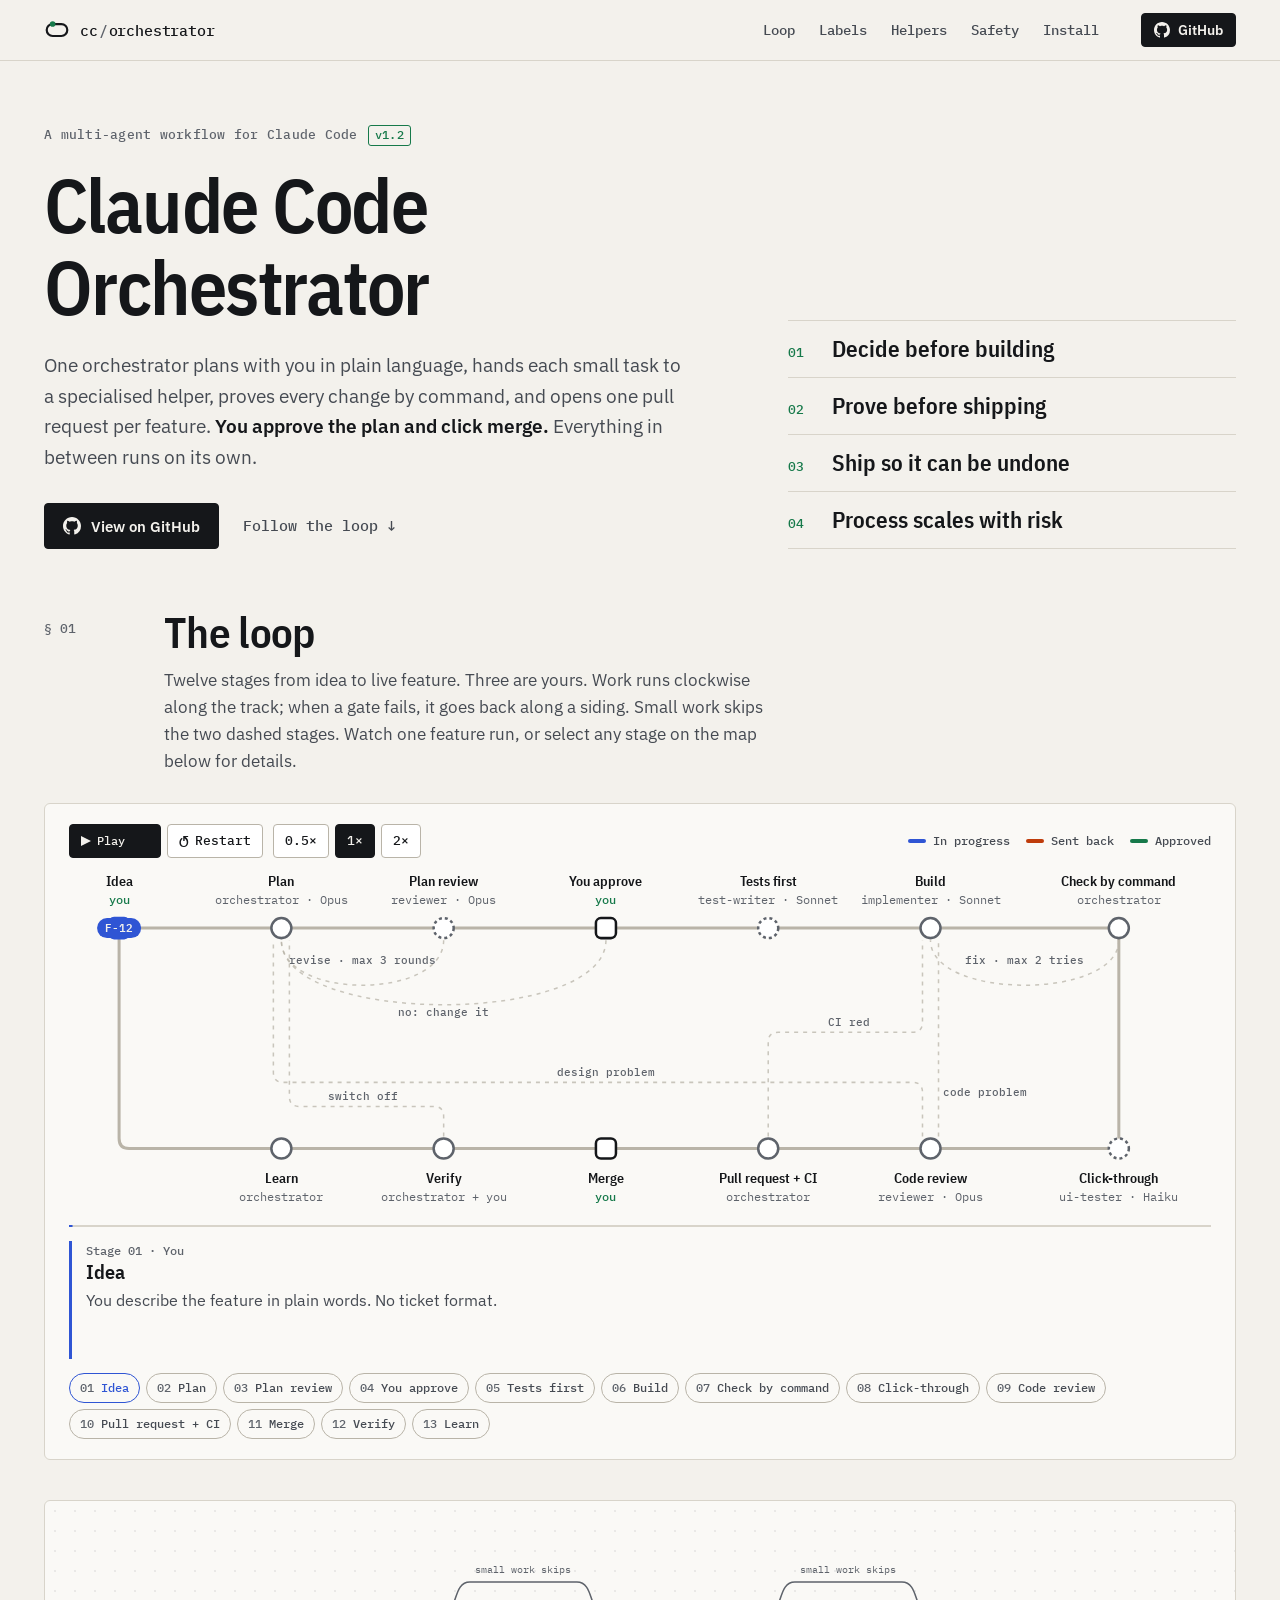
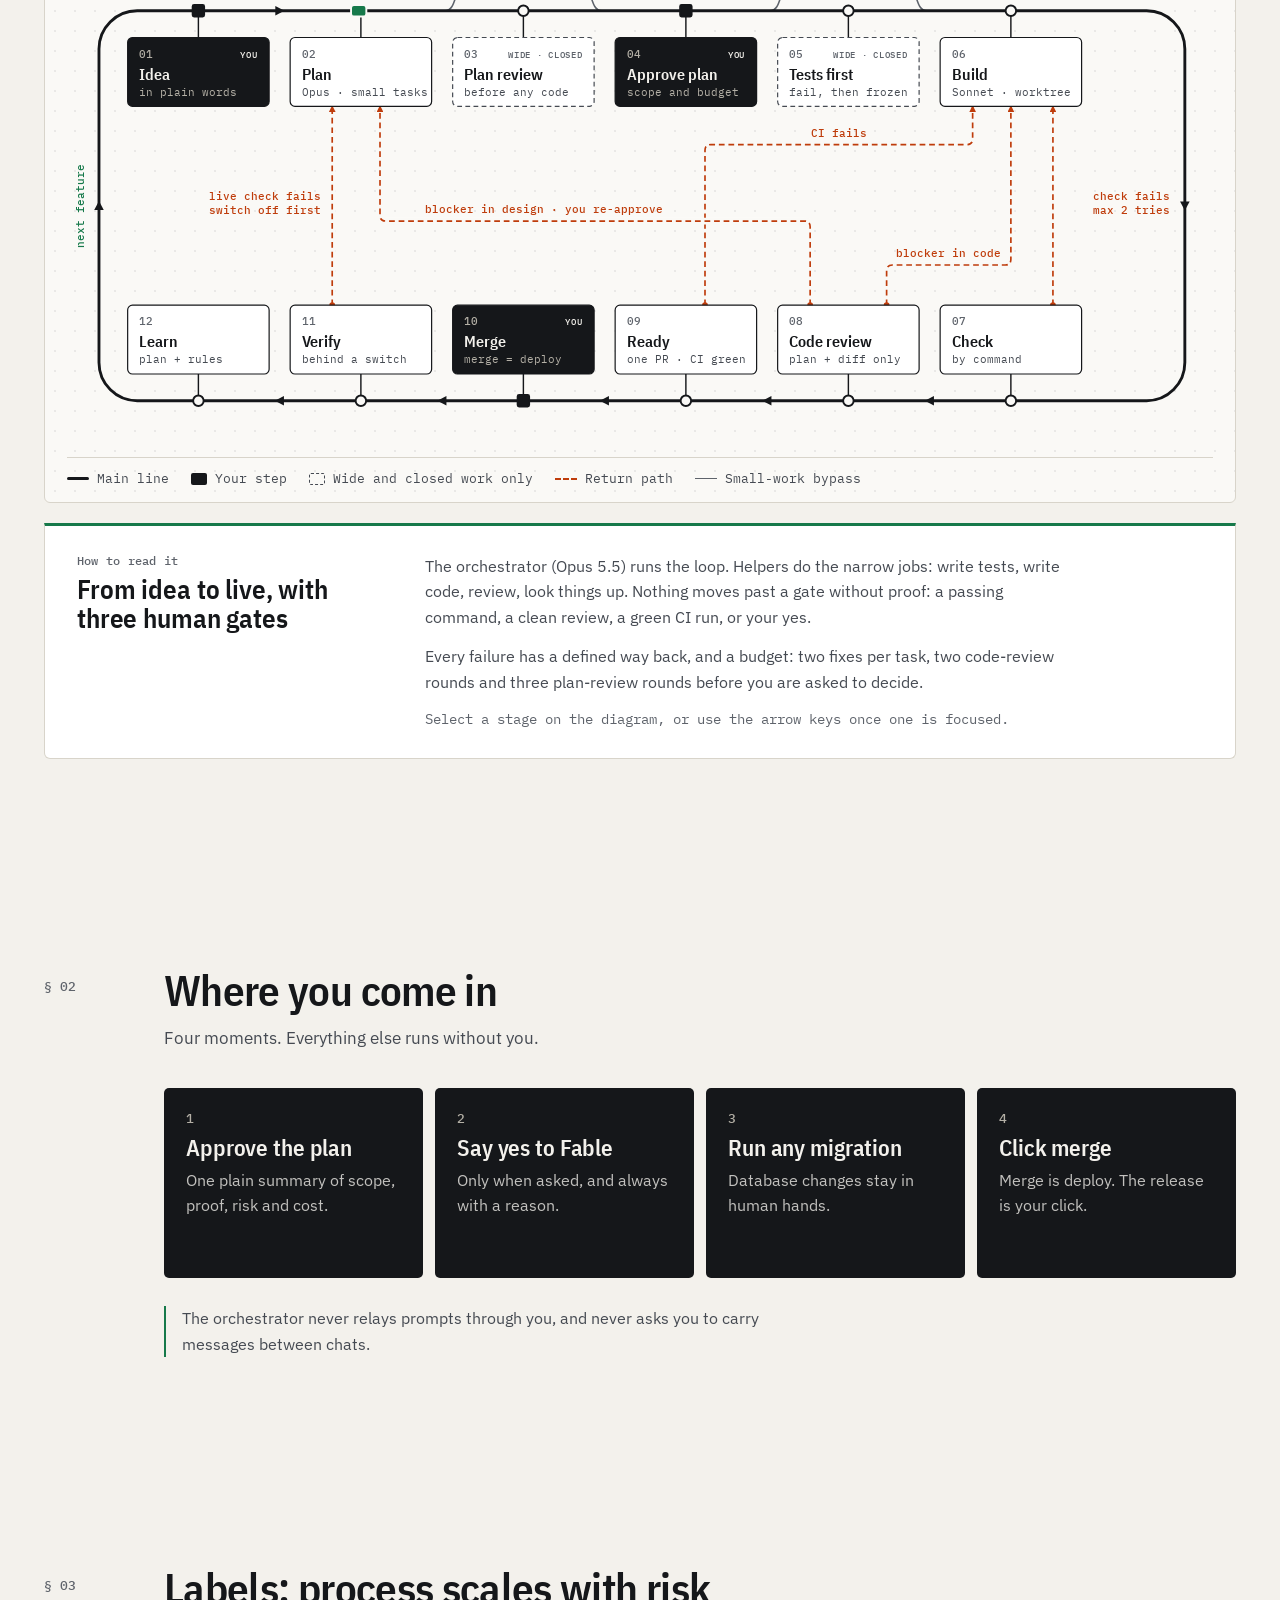
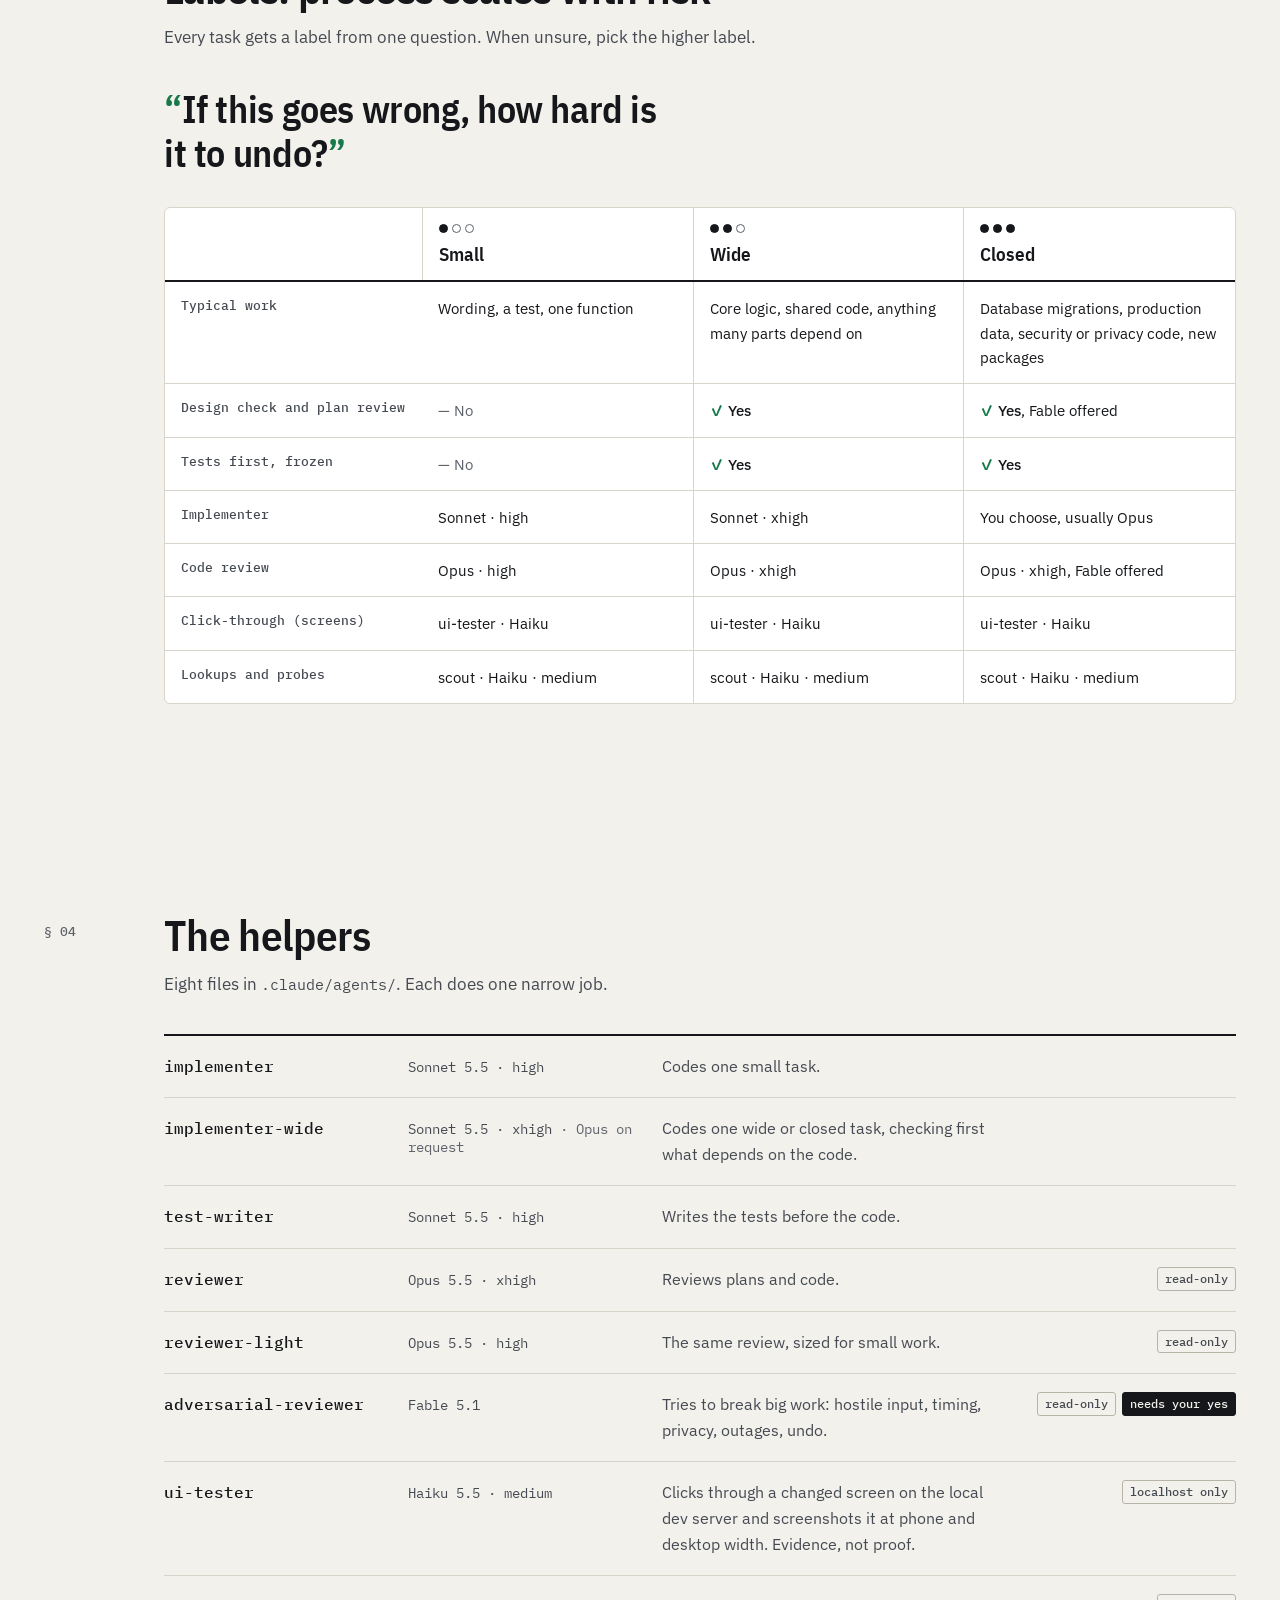
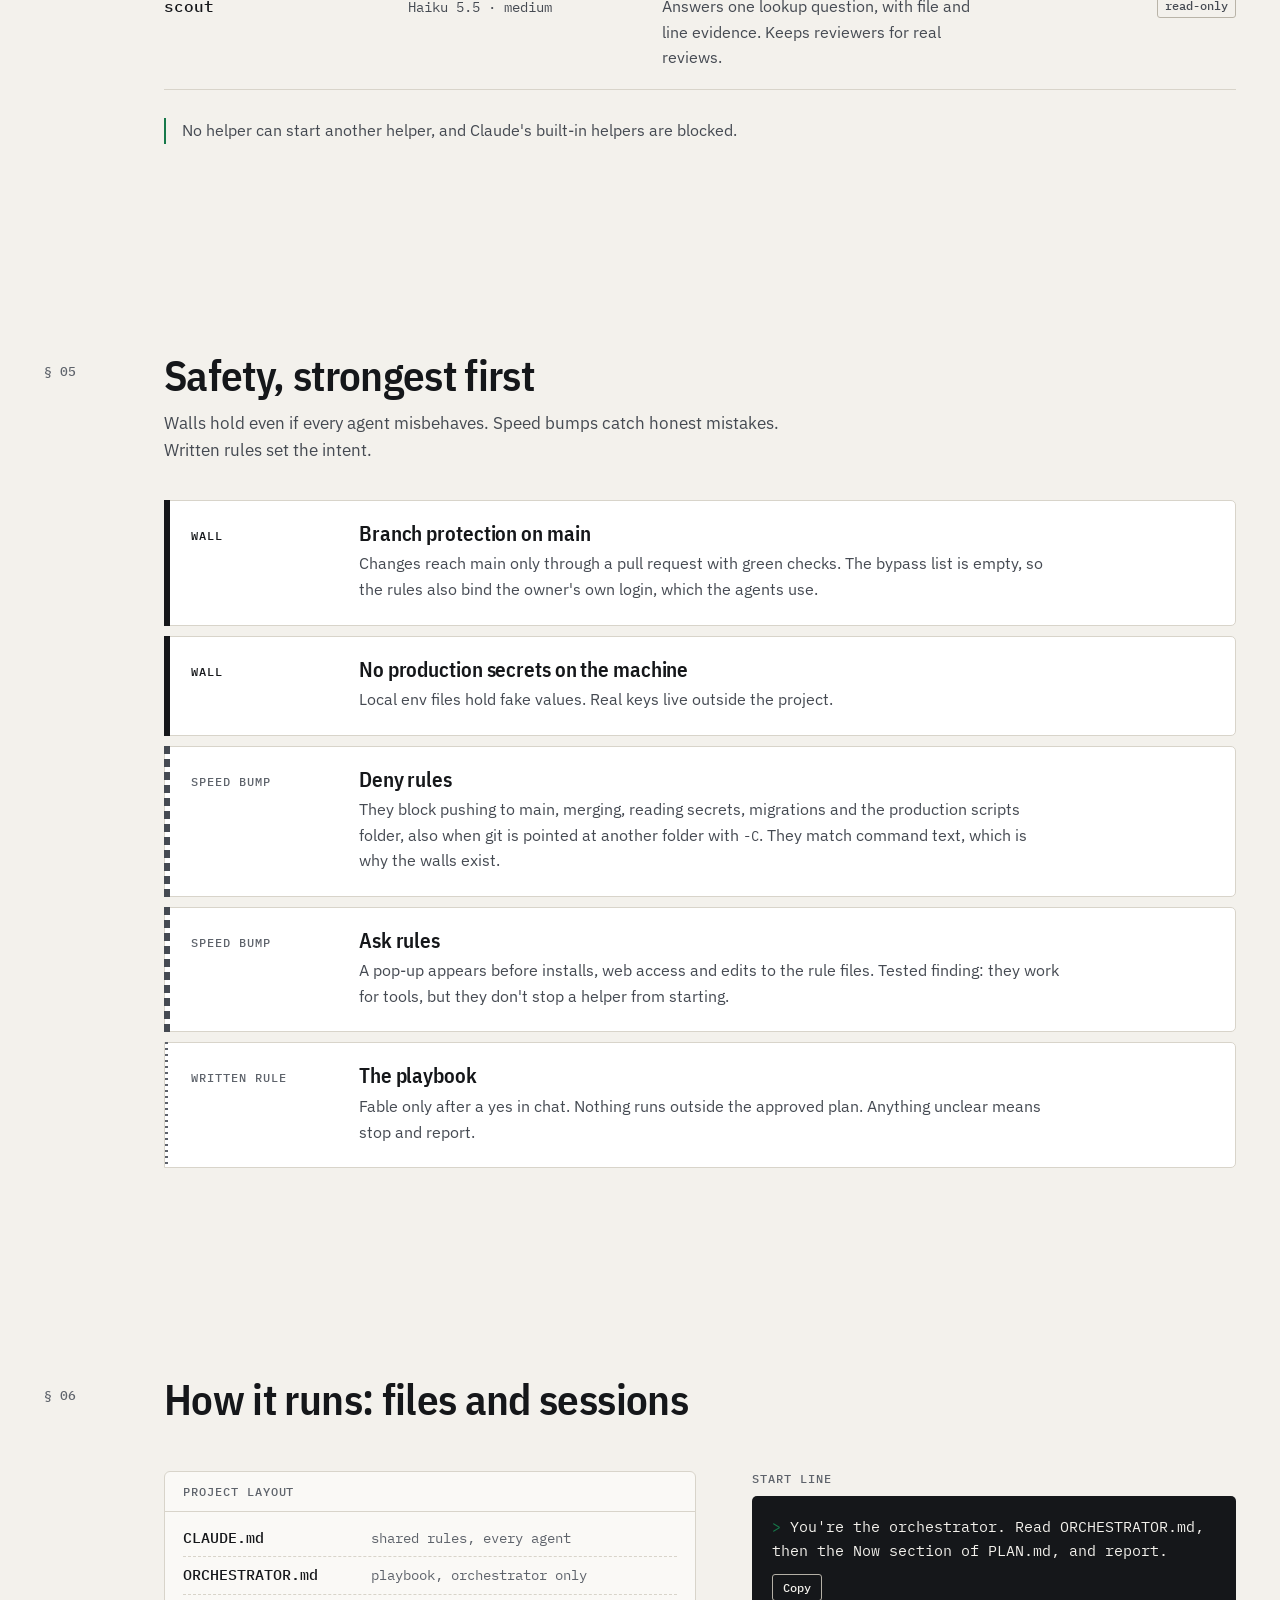
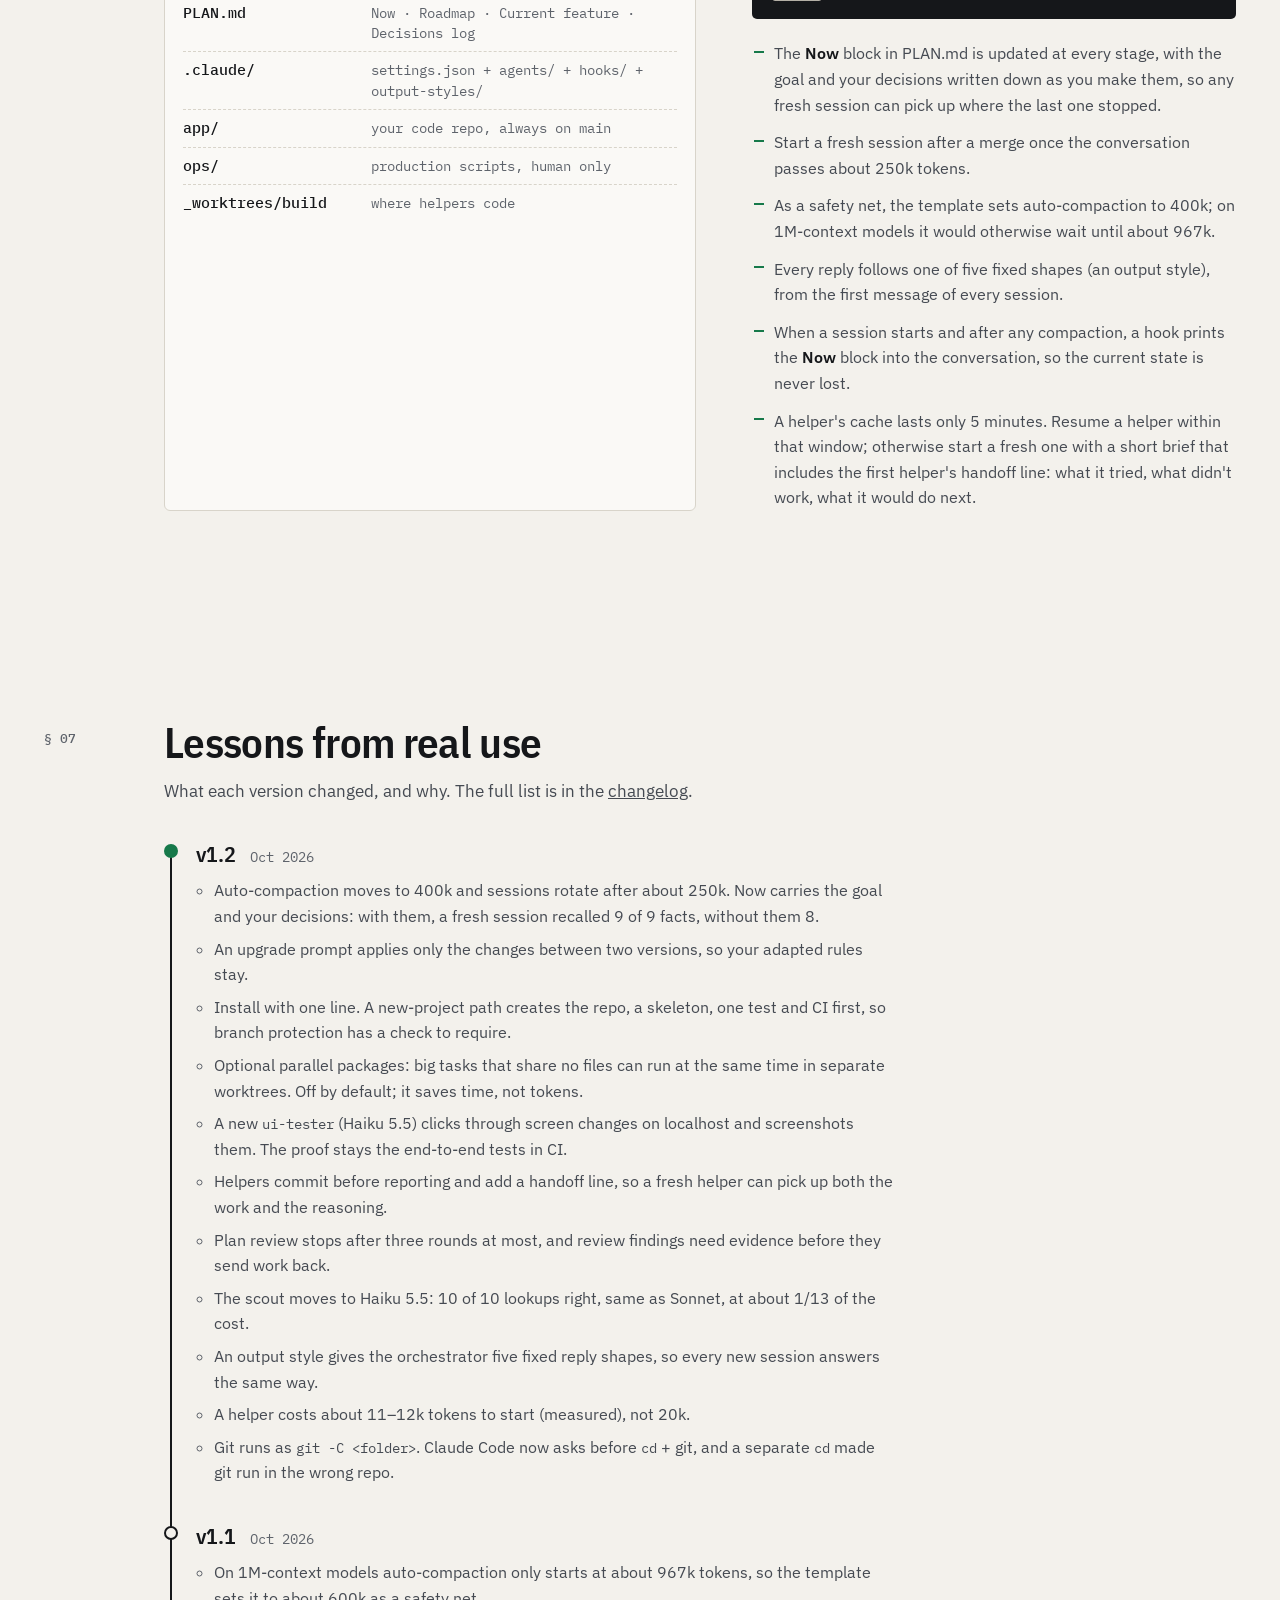
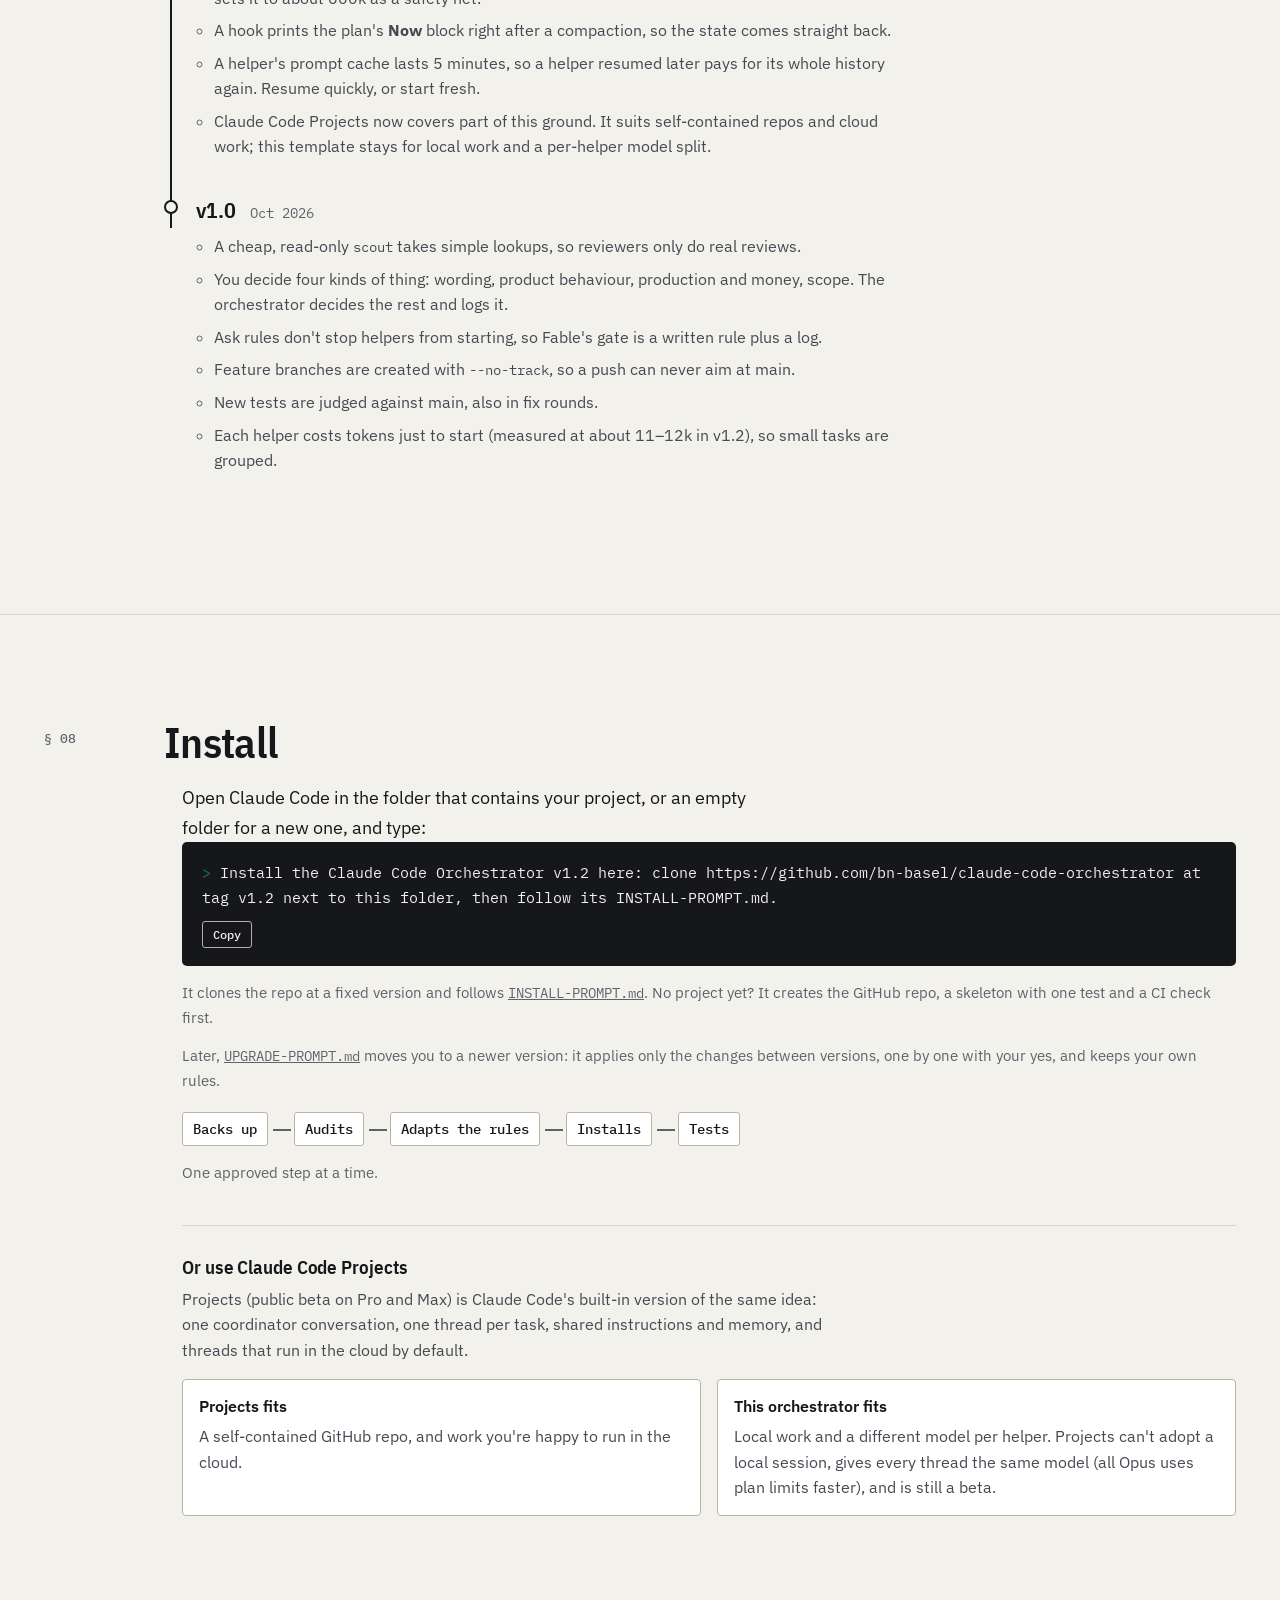
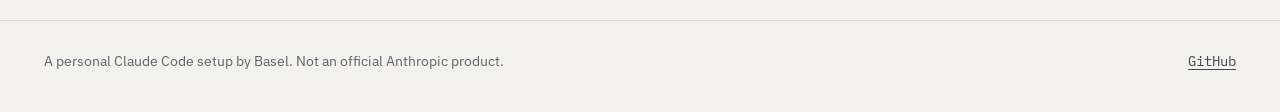
==== docs/index.html @ 4d1a4c9c "Add an animated run of one feature through the loop to the project page At the top of The loop secti" ====
<!doctype html>
<html lang="en">
<head>
<meta charset="utf-8">
<meta name="viewport" content="width=device-width, initial-scale=1">
<title>Claude Code Orchestrator</title>
<meta name="description" content="A multi-agent development workflow for Claude Code: one orchestrator plans with you, hands small tasks to specialised helpers, proves every change by command and opens one pull request per feature.">
<meta name="color-scheme" content="light dark">
<meta name="theme-color" content="#f3f1ec" media="(prefers-color-scheme: light)">
<meta name="theme-color" content="#0e1113" media="(prefers-color-scheme: dark)">
<link rel="icon" href="data:image/svg+xml,%3Csvg xmlns='http://www.w3.org/2000/svg' viewBox='0 0 32 32'%3E%3Crect width='32' height='32' rx='7' fill='%2315171a'/%3E%3Crect x='6' y='10' width='20' height='12' rx='6' fill='none' stroke='%23f3f1ec' stroke-width='2.4'/%3E%3Ccircle cx='12' cy='10' r='3.2' fill='%234cc38a'/%3E%3C/svg%3E">
<link rel="preconnect" href="https://fonts.googleapis.com">
<link rel="preconnect" href="https://fonts.gstatic.com" crossorigin>
<link rel="stylesheet" href="https://fonts.googleapis.com/css2?family=IBM+Plex+Mono:wght@400;500&family=IBM+Plex+Sans+Condensed:wght@500;600&family=IBM+Plex+Sans:ital,wght@0,400;0,500;0,600;1,400&display=swap">
<link rel="stylesheet" href="styles.css">
<script>document.documentElement.classList.add('js')</script>
</head>
<body>
<a class="skip" href="#main">Skip to content</a>

<header class="top">
  <div class="wrap top-in">
    <a class="brand" href="#top" aria-label="Claude Code Orchestrator, back to top">
      <svg class="brand-mark" viewBox="0 0 24 24" aria-hidden="true"><rect x="2.5" y="6.5" width="19" height="11" rx="5.5"/><circle cx="8" cy="6.5" r="2.6"/></svg>
      <span>cc<span class="brand-sep">/</span>orchestrator</span>
    </a>
    <nav class="nav" aria-label="Sections">
      <a href="#loop">Loop</a>
      <a href="#labels">Labels</a>
      <a href="#helpers">Helpers</a>
      <a href="#safety">Safety</a>
      <a href="#install">Install</a>
    </nav>
    <a class="btn btn-sm" href="https://github.com/bn-basel/claude-code-orchestrator">
      <svg class="gh" viewBox="0 0 16 16" aria-hidden="true"><path d="M8 0C3.58 0 0 3.58 0 8c0 3.54 2.29 6.53 5.47 7.59.4.07.55-.17.55-.38 0-.19-.01-.82-.01-1.49-2.01.37-2.53-.49-2.69-.94-.09-.23-.48-.94-.82-1.13-.28-.15-.68-.52-.01-.53.63-.01 1.08.58 1.23.82.72 1.21 1.87.87 2.33.66.07-.52.28-.87.51-1.07-1.78-.2-3.64-.89-3.64-3.95 0-.87.31-1.59.82-2.15-.08-.2-.36-1.02.08-2.12 0 0 .67-.21 2.2.82.64-.18 1.32-.27 2-.27.68 0 1.36.09 2 .27 1.53-1.04 2.2-.82 2.2-.82.44 1.1.16 1.92.08 2.12.51.56.82 1.27.82 2.15 0 3.07-1.87 3.75-3.65 3.95.29.25.54.73.54 1.48 0 1.07-.01 1.93-.01 2.2 0 .21.15.46.55.38A8.013 8.013 0 0016 8c0-4.42-3.58-8-8-8z"/></svg>
      <span>GitHub</span>
    </a>
  </div>
</header>

<main id="main">

<section class="hero" id="top" aria-labelledby="hero-title">
  <div class="wrap hero-grid">
    <div class="hero-copy">
      <p class="eyebrow">A multi-agent workflow for Claude Code <span class="eyebrow-ver">v1.2</span></p>
      <h1 id="hero-title">Claude Code Orchestrator</h1>
      <p class="lede">One orchestrator plans with you in plain language, hands each small task to a specialised helper, proves every change by command, and opens one pull request per feature. <strong>You approve the plan and click merge.</strong> Everything in between runs on its own.</p>
      <div class="hero-actions">
        <a class="btn" href="https://github.com/bn-basel/claude-code-orchestrator">
          <svg class="gh" viewBox="0 0 16 16" aria-hidden="true"><path d="M8 0C3.58 0 0 3.58 0 8c0 3.54 2.29 6.53 5.47 7.59.4.07.55-.17.55-.38 0-.19-.01-.82-.01-1.49-2.01.37-2.53-.49-2.69-.94-.09-.23-.48-.94-.82-1.13-.28-.15-.68-.52-.01-.53.63-.01 1.08.58 1.23.82.72 1.21 1.87.87 2.33.66.07-.52.28-.87.51-1.07-1.78-.2-3.64-.89-3.64-3.95 0-.87.31-1.59.82-2.15-.08-.2-.36-1.02.08-2.12 0 0 .67-.21 2.2.82.64-.18 1.32-.27 2-.27.68 0 1.36.09 2 .27 1.53-1.04 2.2-.82 2.2-.82.44 1.1.16 1.92.08 2.12.51.56.82 1.27.82 2.15 0 3.07-1.87 3.75-3.65 3.95.29.25.54.73.54 1.48 0 1.07-.01 1.93-.01 2.2 0 .21.15.46.55.38A8.013 8.013 0 0016 8c0-4.42-3.58-8-8-8z"/></svg>
          View on GitHub
        </a>
        <a class="link-arrow" href="#loop">Follow the loop <span aria-hidden="true">↓</span></a>
      </div>
    </div>
    <ol class="principles" aria-label="Four principles">
      <li><span class="p-num">01</span><span class="p-text">Decide before building</span></li>
      <li><span class="p-num">02</span><span class="p-text">Prove before shipping</span></li>
      <li><span class="p-num">03</span><span class="p-text">Ship so it can be undone</span></li>
      <li><span class="p-num">04</span><span class="p-text">Process scales with risk</span></li>
    </ol>
  </div>
</section>

<section class="loop" id="loop" aria-labelledby="loop-title">
  <div class="wrap">
    <div class="sec-head">
      <p class="sec-num">01</p>
      <h2 id="loop-title">The loop</h2>
      <p class="sec-intro" id="loop-desc">Twelve stages from idea to live feature. Three are yours. Work runs clockwise along the track; when a gate fails, it goes back along a siding. Small work skips the two dashed stages. Watch one feature run, or select any stage on the map below for details.</p>
    </div>
  </div>

  <div class="wrap">
    <div class="run" id="run">
      <h3 class="vh" id="run-title">One feature running through the loop</h3>
      <p class="vh" id="run-desc">A ticket moves from your idea through plan, plan review, your approval, tests, build, check by command, click-through, code review, pull request, merge, verify and learn. Its plan is sent back once by plan review and its build once by a failed check, then it goes clean to live. The text below the diagram describes each step.</p>
      <div class="run-top">
        <div class="run-ctrl" role="group" aria-label="Playback">
          <button type="button" class="run-btn run-play" data-run="play" aria-pressed="false"><span class="run-ico" aria-hidden="true"></span><span class="lbl">Play</span></button>
          <button type="button" class="run-btn" data-run="restart"><span class="run-ico-re" aria-hidden="true">↺</span>Restart</button>
          <div class="run-speed" role="group" aria-label="Speed">
            <button type="button" class="run-btn" data-speed="0.5" aria-pressed="false">0.5×</button>
            <button type="button" class="run-btn" data-speed="1" aria-pressed="true">1×</button>
            <button type="button" class="run-btn" data-speed="2" aria-pressed="false">2×</button>
          </div>
        </div>
        <ul class="run-legend" aria-label="Legend">
          <li><span class="sw sw-live" aria-hidden="true"></span>In progress</li>
          <li><span class="sw sw-back" aria-hidden="true"></span>Sent back</li>
          <li><span class="sw sw-done" aria-hidden="true"></span>Approved</li>
        </ul>
      </div>
      <div class="run-stage"></div>
      <div class="run-bar" aria-hidden="true"><i></i></div>
      <div class="run-cap">
        <p class="run-cap-kick"></p>
        <p class="run-cap-title"></p>
        <p class="run-cap-text"></p>
      </div>
      <ol class="run-stops" aria-label="Jump to a stage"></ol>
    </div>
  </div>

  <div class="wrap loop-wrap">
    <div class="board">
      <div class="board-h">
<!-- diagram:h -->
<svg class="dia dia-h" viewBox="0 0 1224 548" role="group" aria-labelledby="loop-title" aria-describedby="loop-desc"><defs><marker id="h-arr" viewBox="0 0 10 10" refX="8.5" refY="5" markerWidth="7" markerHeight="7" orient="auto-start-reverse" markerUnits="userSpaceOnUse"><path class="arr-warn" d="M0 0L10 5L0 10z"/></marker></defs><path class="byp" d="M408 96 C422 96 416 66 434 66 H546 C564 66 558 96 572 96"/><text class="lbl lbl-byp" x="490" y="56" text-anchor="middle">small work skips</text><path class="byp" d="M748 96 C762 96 756 66 774 66 H886 C904 66 898 96 912 96"/><text class="lbl lbl-byp" x="830" y="56" text-anchor="middle">small work skips</text><path class="trk" id="h-track" d="M150 96 H1142 A40 40 0 0 1 1182 136 V464 A40 40 0 0 1 1142 504 H86 A40 40 0 0 1 46 464 V136 A40 40 0 0 1 86 96 H150"/><path class="chev" d="M-4.5 -5L5 0L-4.5 5z" transform="translate(235 96) rotate(0)"/><path class="chev" d="M-4.5 -5L5 0L-4.5 5z" transform="translate(235 504) rotate(180)"/><path class="chev" d="M-4.5 -5L5 0L-4.5 5z" transform="translate(405 504) rotate(180)"/><path class="chev" d="M-4.5 -5L5 0L-4.5 5z" transform="translate(575 504) rotate(180)"/><path class="chev" d="M-4.5 -5L5 0L-4.5 5z" transform="translate(745 504) rotate(180)"/><path class="chev" d="M-4.5 -5L5 0L-4.5 5z" transform="translate(915 504) rotate(180)"/><path class="chev" d="M-4.5 -5L5 0L-4.5 5z" transform="translate(1182 300) rotate(90)"/><path class="chev" d="M-4.5 -5L5 0L-4.5 5z" transform="translate(46 300) rotate(270)"/><text class="lbl lbl-loop" transform="translate(30 300) rotate(-90)" text-anchor="middle">next feature</text><g class="ret" data-from="9" data-to="6"><path class="ret-halo" d="M680 404 L680 242 Q680 236 686 236 L954 236 Q960 236 960 230 L960 196"/><path class="ret-line" d="M680 404 L680 242 Q680 236 686 236 L954 236 Q960 236 960 230 L960 196" marker-end="url(#h-arr)"/><circle class="ret-start" cx="680" cy="404" r="3"/></g><g class="ret" data-from="8" data-to="6"><path class="ret-halo" d="M870 404 L870 368 Q870 362 876 362 L994 362 Q1000 362 1000 356 L1000 196"/><path class="ret-line" d="M870 404 L870 368 Q870 362 876 362 L994 362 Q1000 362 1000 356 L1000 196" marker-end="url(#h-arr)"/><circle class="ret-start" cx="870" cy="404" r="3"/></g><g class="ret" data-from="7" data-to="6"><path class="ret-halo" d="M1044 404 L1044 196"/><path class="ret-line" d="M1044 404 L1044 196" marker-end="url(#h-arr)"/><circle class="ret-start" cx="1044" cy="404" r="3"/></g><g class="ret" data-from="11" data-to="2"><path class="ret-halo" d="M290 404 L290 196"/><path class="ret-line" d="M290 404 L290 196" marker-end="url(#h-arr)"/><circle class="ret-start" cx="290" cy="404" r="3"/></g><g class="ret" data-from="8" data-to="2"><path class="ret-halo" d="M790 404 L790 322 Q790 316 784 316 L346 316 Q340 316 340 310 L340 196"/><path class="ret-line" d="M790 404 L790 322 Q790 316 784 316 L346 316 Q340 316 340 310 L340 196" marker-end="url(#h-arr)"/><circle class="ret-start" cx="790" cy="404" r="3"/></g><text class="lbl lbl-ret" data-from="9" data-to="6" x="820" y="228" text-anchor="middle">CI fails</text><text class="lbl lbl-ret" data-from="8" data-to="6" x="935" y="354" text-anchor="middle">blocker in code</text><text class="lbl lbl-ret" data-from="8" data-to="2" x="512" y="308" text-anchor="middle">blocker in design · you re-approve</text><text class="lbl lbl-ret" data-from="7" data-to="6" x="1086" y="294"><tspan>check fails</tspan><tspan x="1086" dy="15">max 2 tries</tspan></text><text class="lbl lbl-ret" data-from="11" data-to="2" x="278" y="294" text-anchor="end"><tspan>live check fails</tspan><tspan x="278" dy="15">switch off first</tspan></text><g class="stn you" data-stage="1" tabindex="0" role="button" aria-label="01 Idea, your step. Show details" aria-controls="readout"><path class="stem" d="M150 96V124"/><rect class="ring" x="71" y="119" width="158" height="82" rx="9"/><rect class="box" x="76" y="124" width="148" height="72" rx="5"/><text class="num" x="88" y="145">01</text><text class="tag" x="212" y="145" text-anchor="end">YOU</text><text class="name" x="88" y="168">Idea</text><text class="sub" x="88" y="185">in plain words</text><circle class="dot" cx="150" cy="96" r="0"/><rect class="dot dot-you" x="144" y="90" width="12" height="12" rx="1.5"/></g><g class="stn" data-stage="2" tabindex="0" role="button" aria-label="02 Plan. Show details" aria-controls="readout"><path class="stem" d="M320 96V124"/><rect class="ring" x="241" y="119" width="158" height="82" rx="9"/><rect class="box" x="246" y="124" width="148" height="72" rx="5"/><text class="num" x="258" y="145">02</text><text class="name" x="258" y="168">Plan</text><text class="sub" x="258" y="185">Opus · small tasks</text><circle class="dot" cx="320" cy="96" r="5.5"/></g><g class="stn opt" data-stage="3" tabindex="0" role="button" aria-label="03 Plan review, wide and closed work only. Show details" aria-controls="readout"><path class="stem" d="M490 96V124"/><rect class="ring" x="411" y="119" width="158" height="82" rx="9"/><rect class="box" x="416" y="124" width="148" height="72" rx="5"/><text class="num" x="428" y="145">03</text><text class="tag" x="552" y="145" text-anchor="end">WIDE · CLOSED</text><text class="name" x="428" y="168">Plan review</text><text class="sub" x="428" y="185">before any code</text><circle class="dot" cx="490" cy="96" r="5.5"/></g><g class="stn you" data-stage="4" tabindex="0" role="button" aria-label="04 Approve plan, your step. Show details" aria-controls="readout"><path class="stem" d="M660 96V124"/><rect class="ring" x="581" y="119" width="158" height="82" rx="9"/><rect class="box" x="586" y="124" width="148" height="72" rx="5"/><text class="num" x="598" y="145">04</text><text class="tag" x="722" y="145" text-anchor="end">YOU</text><text class="name" x="598" y="168">Approve plan</text><text class="sub" x="598" y="185">scope and budget</text><circle class="dot" cx="660" cy="96" r="0"/><rect class="dot dot-you" x="654" y="90" width="12" height="12" rx="1.5"/></g><g class="stn opt" data-stage="5" tabindex="0" role="button" aria-label="05 Tests first, wide and closed work only. Show details" aria-controls="readout"><path class="stem" d="M830 96V124"/><rect class="ring" x="751" y="119" width="158" height="82" rx="9"/><rect class="box" x="756" y="124" width="148" height="72" rx="5"/><text class="num" x="768" y="145">05</text><text class="tag" x="892" y="145" text-anchor="end">WIDE · CLOSED</text><text class="name" x="768" y="168">Tests first</text><text class="sub" x="768" y="185">fail, then frozen</text><circle class="dot" cx="830" cy="96" r="5.5"/></g><g class="stn" data-stage="6" tabindex="0" role="button" aria-label="06 Build. Show details" aria-controls="readout"><path class="stem" d="M1000 96V124"/><rect class="ring" x="921" y="119" width="158" height="82" rx="9"/><rect class="box" x="926" y="124" width="148" height="72" rx="5"/><text class="num" x="938" y="145">06</text><text class="name" x="938" y="168">Build</text><text class="sub" x="938" y="185">Sonnet · worktree</text><circle class="dot" cx="1000" cy="96" r="5.5"/></g><g class="stn" data-stage="7" tabindex="0" role="button" aria-label="07 Check. Show details" aria-controls="readout"><path class="stem" d="M1000 476V504"/><rect class="ring" x="921" y="399" width="158" height="82" rx="9"/><rect class="box" x="926" y="404" width="148" height="72" rx="5"/><text class="num" x="938" y="425">07</text><text class="name" x="938" y="448">Check</text><text class="sub" x="938" y="465">by command</text><circle class="dot" cx="1000" cy="504" r="5.5"/></g><g class="stn" data-stage="8" tabindex="0" role="button" aria-label="08 Code review. Show details" aria-controls="readout"><path class="stem" d="M830 476V504"/><rect class="ring" x="751" y="399" width="158" height="82" rx="9"/><rect class="box" x="756" y="404" width="148" height="72" rx="5"/><text class="num" x="768" y="425">08</text><text class="name" x="768" y="448">Code review</text><text class="sub" x="768" y="465">plan + diff only</text><circle class="dot" cx="830" cy="504" r="5.5"/></g><g class="stn" data-stage="9" tabindex="0" role="button" aria-label="09 Ready. Show details" aria-controls="readout"><path class="stem" d="M660 476V504"/><rect class="ring" x="581" y="399" width="158" height="82" rx="9"/><rect class="box" x="586" y="404" width="148" height="72" rx="5"/><text class="num" x="598" y="425">09</text><text class="name" x="598" y="448">Ready</text><text class="sub" x="598" y="465">one PR · CI green</text><circle class="dot" cx="660" cy="504" r="5.5"/></g><g class="stn you" data-stage="10" tabindex="0" role="button" aria-label="10 Merge, your step. Show details" aria-controls="readout"><path class="stem" d="M490 476V504"/><rect class="ring" x="411" y="399" width="158" height="82" rx="9"/><rect class="box" x="416" y="404" width="148" height="72" rx="5"/><text class="num" x="428" y="425">10</text><text class="tag" x="552" y="425" text-anchor="end">YOU</text><text class="name" x="428" y="448">Merge</text><text class="sub" x="428" y="465">merge = deploy</text><circle class="dot" cx="490" cy="504" r="0"/><rect class="dot dot-you" x="484" y="498" width="12" height="12" rx="1.5"/></g><g class="stn" data-stage="11" tabindex="0" role="button" aria-label="11 Verify. Show details" aria-controls="readout"><path class="stem" d="M320 476V504"/><rect class="ring" x="241" y="399" width="158" height="82" rx="9"/><rect class="box" x="246" y="404" width="148" height="72" rx="5"/><text class="num" x="258" y="425">11</text><text class="name" x="258" y="448">Verify</text><text class="sub" x="258" y="465">behind a switch</text><circle class="dot" cx="320" cy="504" r="5.5"/></g><g class="stn" data-stage="12" tabindex="0" role="button" aria-label="12 Learn. Show details" aria-controls="readout"><path class="stem" d="M150 476V504"/><rect class="ring" x="71" y="399" width="158" height="82" rx="9"/><rect class="box" x="76" y="404" width="148" height="72" rx="5"/><text class="num" x="88" y="425">12</text><text class="name" x="88" y="448">Learn</text><text class="sub" x="88" y="465">plan + rules</text><circle class="dot" cx="150" cy="504" r="5.5"/></g><g class="token" aria-hidden="true"><rect x="-8" y="-6" width="16" height="12" rx="3"/></g></svg>
<!-- /diagram:h -->
      </div>
      <div class="board-v">
<!-- diagram:v -->
<svg class="dia dia-v" viewBox="0 0 340 911" role="group" aria-labelledby="loop-title" aria-describedby="loop-desc"><defs><marker id="v-arr" viewBox="0 0 10 10" refX="8.5" refY="5" markerWidth="7" markerHeight="7" orient="auto-start-reverse" markerUnits="userSpaceOnUse"><path class="arr-warn" d="M0 0L10 5L0 10z"/></marker></defs><path class="byp" d="M34 138 C34 150 21 144 21 158 V190 C21 204 34 198 34 210"/><path class="byp" d="M34 274 C34 286 21 280 21 294 V326 C21 340 34 334 34 346"/><path class="trk" id="v-track" d="M34 38 V887 A13 13 0 0 1 8 887 V26 A13 13 0 0 1 34 26 V38"/><path class="chev" d="M-4.5 -5L5 0L-4.5 5z" transform="translate(34 72) rotate(90)"/><path class="chev" d="M-4.5 -5L5 0L-4.5 5z" transform="translate(34 412) rotate(90)"/><path class="chev" d="M-4.5 -5L5 0L-4.5 5z" transform="translate(34 487.5) rotate(90)"/><path class="chev" d="M-4.5 -5L5 0L-4.5 5z" transform="translate(34 578) rotate(90)"/><path class="chev" d="M-4.5 -5L5 0L-4.5 5z" transform="translate(34 668.5) rotate(90)"/><path class="chev" d="M-4.5 -5L5 0L-4.5 5z" transform="translate(34 744) rotate(90)"/><path class="chev" d="M-4.5 -5L5 0L-4.5 5z" transform="translate(34 819.5) rotate(90)"/><path class="chev" d="M-4.5 -5L5 0L-4.5 5z" transform="translate(8 412) rotate(270)"/><g class="ret" data-from="7" data-to="6"><path class="ret-halo" d="M282 480 L287.5 480 Q293 480 293 474.5 L293 407 Q293 402 288 402 L283 402"/><path class="ret-line" d="M282 480 L287.5 480 Q293 480 293 474.5 L293 407 Q293 402 288 402 L283 402" marker-end="url(#v-arr)"/><circle class="ret-start" cx="282" cy="480" r="3"/></g><g class="ret" data-from="8" data-to="6"><path class="ret-halo" d="M282 563 L297 563 Q303 563 303 557 L303 394 Q303 388 297 388 L283 388"/><path class="ret-line" d="M282 563 L297 563 Q303 563 303 557 L303 394 Q303 388 297 388 L283 388" marker-end="url(#v-arr)"/><circle class="ret-start" cx="282" cy="563" r="3"/></g><g class="ret" data-from="9" data-to="6"><path class="ret-halo" d="M282 661 L307 661 Q313 661 313 655 L313 380 Q313 374 307 374 L283 374"/><path class="ret-line" d="M282 661 L307 661 Q313 661 313 655 L313 380 Q313 374 307 374 L283 374" marker-end="url(#v-arr)"/><circle class="ret-start" cx="282" cy="661" r="3"/></g><g class="ret" data-from="11" data-to="2"><path class="ret-halo" d="M282 812 L327 812 Q333 812 333 806 L333 110 Q333 104 327 104 L283 104"/><path class="ret-line" d="M282 812 L327 812 Q333 812 333 806 L333 110 Q333 104 327 104 L283 104" marker-end="url(#v-arr)"/><circle class="ret-start" cx="282" cy="812" r="3"/></g><g class="ret" data-from="8" data-to="2"><path class="ret-halo" d="M282 578 L317 578 Q323 578 323 572 L323 130 Q323 124 317 124 L283 124"/><path class="ret-line" d="M282 578 L317 578 Q323 578 323 572 L323 130 Q323 124 317 124 L283 124" marker-end="url(#v-arr)"/><circle class="ret-start" cx="282" cy="578" r="3"/></g><g class="stn you" data-stage="1" tabindex="0" role="button" aria-label="01 Idea, your step. Show details" aria-controls="readout"><path class="stem" d="M34 38H50"/><rect class="ring" x="45" y="15" width="242" height="64" rx="9"/><rect class="box" x="50" y="20" width="232" height="54" rx="5"/><text class="num" x="62" y="41">01</text><text class="tag" x="270" y="41" text-anchor="end">YOU</text><text class="name" x="88" y="42">Idea</text><text class="sub" x="62" y="61">in plain words</text><circle class="dot" cx="34" cy="38" r="0"/><rect class="dot dot-you" x="28" y="32" width="12" height="12" rx="1.5"/></g><g class="stn" data-stage="2" tabindex="0" role="button" aria-label="02 Plan. Show details" aria-controls="readout"><path class="stem" d="M34 106H50"/><rect class="ring" x="45" y="83" width="242" height="64" rx="9"/><rect class="box" x="50" y="88" width="232" height="54" rx="5"/><text class="num" x="62" y="109">02</text><text class="name" x="88" y="110">Plan</text><text class="sub" x="62" y="129">Opus · small tasks</text><circle class="dot" cx="34" cy="106" r="5.5"/></g><g class="stn opt" data-stage="3" tabindex="0" role="button" aria-label="03 Plan review, wide and closed work only. Show details" aria-controls="readout"><path class="stem" d="M34 174H50"/><rect class="ring" x="45" y="151" width="242" height="64" rx="9"/><rect class="box" x="50" y="156" width="232" height="54" rx="5"/><text class="num" x="62" y="177">03</text><text class="tag" x="270" y="177" text-anchor="end">WIDE · CLOSED</text><text class="name" x="88" y="178">Plan review</text><text class="sub" x="62" y="197">before any code</text><circle class="dot" cx="34" cy="174" r="5.5"/></g><g class="stn you" data-stage="4" tabindex="0" role="button" aria-label="04 Approve plan, your step. Show details" aria-controls="readout"><path class="stem" d="M34 242H50"/><rect class="ring" x="45" y="219" width="242" height="64" rx="9"/><rect class="box" x="50" y="224" width="232" height="54" rx="5"/><text class="num" x="62" y="245">04</text><text class="tag" x="270" y="245" text-anchor="end">YOU</text><text class="name" x="88" y="246">Approve plan</text><text class="sub" x="62" y="265">scope and budget</text><circle class="dot" cx="34" cy="242" r="0"/><rect class="dot dot-you" x="28" y="236" width="12" height="12" rx="1.5"/></g><g class="stn opt" data-stage="5" tabindex="0" role="button" aria-label="05 Tests first, wide and closed work only. Show details" aria-controls="readout"><path class="stem" d="M34 310H50"/><rect class="ring" x="45" y="287" width="242" height="64" rx="9"/><rect class="box" x="50" y="292" width="232" height="54" rx="5"/><text class="num" x="62" y="313">05</text><text class="tag" x="270" y="313" text-anchor="end">WIDE · CLOSED</text><text class="name" x="88" y="314">Tests first</text><text class="sub" x="62" y="333">fail, then frozen</text><circle class="dot" cx="34" cy="310" r="5.5"/></g><g class="stn" data-stage="6" tabindex="0" role="button" aria-label="06 Build. Show details" aria-controls="readout"><path class="stem" d="M34 378H50"/><rect class="ring" x="45" y="355" width="242" height="64" rx="9"/><rect class="box" x="50" y="360" width="232" height="54" rx="5"/><text class="num" x="62" y="381">06</text><text class="name" x="88" y="382">Build</text><text class="sub" x="62" y="401">Sonnet · worktree</text><circle class="dot" cx="34" cy="378" r="5.5"/></g><g class="stn" data-stage="7" tabindex="0" role="button" aria-label="07 Check. Show details" aria-controls="readout"><path class="stem" d="M34 446H50"/><rect class="ring" x="45" y="423" width="242" height="79" rx="9"/><rect class="box" x="50" y="428" width="232" height="69" rx="5"/><text class="num" x="62" y="449">07</text><text class="name" x="88" y="450">Check</text><text class="sub" x="62" y="469">by command</text><text class="sub sub-ret" x="62" y="484">↑ check fails → 06, max 2</text><circle class="dot" cx="34" cy="446" r="5.5"/></g><g class="stn" data-stage="8" tabindex="0" role="button" aria-label="08 Code review. Show details" aria-controls="readout"><path class="stem" d="M34 529H50"/><rect class="ring" x="45" y="506" width="242" height="94" rx="9"/><rect class="box" x="50" y="511" width="232" height="84" rx="5"/><text class="num" x="62" y="532">08</text><text class="name" x="88" y="533">Code review</text><text class="sub" x="62" y="552">plan + diff only</text><text class="sub sub-ret" x="62" y="567">↑ blocker in code → 06</text><text class="sub sub-ret" x="62" y="582">↑ blocker in design → 02</text><circle class="dot" cx="34" cy="529" r="5.5"/></g><g class="stn" data-stage="9" tabindex="0" role="button" aria-label="09 Ready. Show details" aria-controls="readout"><path class="stem" d="M34 627H50"/><rect class="ring" x="45" y="604" width="242" height="79" rx="9"/><rect class="box" x="50" y="609" width="232" height="69" rx="5"/><text class="num" x="62" y="630">09</text><text class="name" x="88" y="631">Ready</text><text class="sub" x="62" y="650">one PR · CI green</text><text class="sub sub-ret" x="62" y="665">↑ CI fails → 06</text><circle class="dot" cx="34" cy="627" r="5.5"/></g><g class="stn you" data-stage="10" tabindex="0" role="button" aria-label="10 Merge, your step. Show details" aria-controls="readout"><path class="stem" d="M34 710H50"/><rect class="ring" x="45" y="687" width="242" height="64" rx="9"/><rect class="box" x="50" y="692" width="232" height="54" rx="5"/><text class="num" x="62" y="713">10</text><text class="tag" x="270" y="713" text-anchor="end">YOU</text><text class="name" x="88" y="714">Merge</text><text class="sub" x="62" y="733">merge = deploy</text><circle class="dot" cx="34" cy="710" r="0"/><rect class="dot dot-you" x="28" y="704" width="12" height="12" rx="1.5"/></g><g class="stn" data-stage="11" tabindex="0" role="button" aria-label="11 Verify. Show details" aria-controls="readout"><path class="stem" d="M34 778H50"/><rect class="ring" x="45" y="755" width="242" height="79" rx="9"/><rect class="box" x="50" y="760" width="232" height="69" rx="5"/><text class="num" x="62" y="781">11</text><text class="name" x="88" y="782">Verify</text><text class="sub" x="62" y="801">behind a switch</text><text class="sub sub-ret" x="62" y="816">↑ live check fails → 02</text><circle class="dot" cx="34" cy="778" r="5.5"/></g><g class="stn" data-stage="12" tabindex="0" role="button" aria-label="12 Learn. Show details" aria-controls="readout"><path class="stem" d="M34 861H50"/><rect class="ring" x="45" y="838" width="242" height="79" rx="9"/><rect class="box" x="50" y="843" width="232" height="69" rx="5"/><text class="num" x="62" y="864">12</text><text class="name" x="88" y="865">Learn</text><text class="sub" x="62" y="884">plan + rules</text><text class="sub sub-ret sub-loop" x="62" y="899">↻ next feature → 01</text><circle class="dot" cx="34" cy="861" r="5.5"/></g><g class="token" aria-hidden="true"><rect x="-6" y="-8" width="12" height="16" rx="3"/></g></svg>
<!-- /diagram:v -->
      </div>
      <ul class="legend" aria-label="Legend">
        <li><span class="lg lg-trk" aria-hidden="true"></span>Main line</li>
        <li><span class="lg lg-you" aria-hidden="true"></span>Your step</li>
        <li><span class="lg lg-opt" aria-hidden="true"></span>Wide and closed work only</li>
        <li><span class="lg lg-ret" aria-hidden="true"></span>Return path</li>
        <li class="lg-byp-item"><span class="lg lg-byp" aria-hidden="true"></span>Small-work bypass</li>
      </ul>
    </div>

    <div class="readout" id="readout" tabindex="-1">
      <article class="stage-detail is-active" data-stage="0">
        <header class="sd-head">
          <p class="sd-kicker">How to read it</p>
          <h3>From idea to live, with three human gates</h3>
        </header>
        <div class="sd-body">
          <p>The orchestrator (Opus 5.5) runs the loop. Helpers do the narrow jobs: write tests, write code, review, look things up. Nothing moves past a gate without proof: a passing command, a clean review, a green CI run, or your yes.</p>
          <p>Every failure has a defined way back, and a budget: two fixes per task, two code-review rounds and three plan-review rounds before you are asked to decide.</p>
          <p class="sd-hint">Select a stage on the diagram, or use the arrow keys once one is focused.</p>
        </div>
      </article>

      <article class="stage-detail" id="stage-1" data-stage="1">
        <header class="sd-head">
          <p class="sd-kicker">Stage 01 of 12</p>
          <h3>Idea</h3>
          <p class="sd-tags"><span class="t t-you">You</span></p>
        </header>
        <div class="sd-body">
          <p>Describe the feature in plain words. No template and no ticket format. The orchestrator turns it into a plan.</p>
          <p class="sd-next">Next: <a href="#stage-2" data-go="2">02 Plan</a></p>
        </div>
      </article>

      <article class="stage-detail" id="stage-2" data-stage="2">
        <header class="sd-head">
          <p class="sd-kicker">Stage 02 of 12</p>
          <h3>Plan</h3>
          <p class="sd-tags"><span class="t">Orchestrator · Opus 5.5 · high</span></p>
        </header>
        <div class="sd-body">
          <ul>
            <li>Splits the feature into small tasks. Each has a label, a list of allowed files and a <em>Done when</em> line that a command can check.</li>
            <li>Lists every helper run in advance, plus a retry budget.</li>
            <li>For wide and closed work it also writes a design check: how it fits, what it changes, and what it leaves alone.</li>
          </ul>
          <p class="sd-in">Comes back here when code review finds a <strong>blocker in design</strong>, or the <strong>live check fails</strong>.</p>
          <p class="sd-next">Next: <a href="#stage-3" data-go="3">03 Plan review</a> or, for small work, <a href="#stage-4" data-go="4">04 Approve the plan</a></p>
        </div>
      </article>

      <article class="stage-detail" id="stage-3" data-stage="3">
        <header class="sd-head">
          <p class="sd-kicker">Stage 03 of 12</p>
          <h3>Plan review</h3>
          <p class="sd-tags"><span class="t t-opt">Wide and closed only</span><span class="t">reviewer · Opus 5.5</span></p>
        </header>
        <div class="sd-body">
          <p>A fresh reviewer reads the plan before any code exists. Mistakes are cheapest here. It checks that every file and function the plan names really exists.</p>
          <p>At most three rounds; it stops early once only style points remain.</p>
          <p>For big or closed work, the orchestrator can offer Fable as an adversarial reviewer. It only runs after your yes.</p>
          <p class="sd-next">Next: <a href="#stage-4" data-go="4">04 Approve the plan</a></p>
        </div>
      </article>

      <article class="stage-detail" id="stage-4" data-stage="4">
        <header class="sd-head">
          <p class="sd-kicker">Stage 04 of 12</p>
          <h3>Approve the plan</h3>
          <p class="sd-tags"><span class="t t-you">You</span></p>
        </header>
        <div class="sd-body">
          <p>You get a plain explanation: what changes, how it is built, how it is proven, the risks and the cost.</p>
          <p>Your approval covers exactly the listed helper runs, plus 2 fixes per task and 2 review rounds. Anything beyond that comes back to you.</p>
          <p class="sd-next">Next: <a href="#stage-5" data-go="5">05 Tests first</a> or, for small work, <a href="#stage-6" data-go="6">06 Build</a></p>
        </div>
      </article>

      <article class="stage-detail" id="stage-5" data-stage="5">
        <header class="sd-head">
          <p class="sd-kicker">Stage 05 of 12</p>
          <h3>Tests first, then frozen</h3>
          <p class="sd-tags"><span class="t t-opt">Wide and closed only</span><span class="t">test-writer · Sonnet 5.5 · high</span></p>
        </header>
        <div class="sd-body">
          <p>A test-writer turns each <em>Done when</em> line into tests before the code exists. They must fail at first. Then they are frozen: the coder cannot edit them.</p>
          <p class="sd-next">Next: <a href="#stage-6" data-go="6">06 Build</a></p>
        </div>
      </article>

      <article class="stage-detail" id="stage-6" data-stage="6">
        <header class="sd-head">
          <p class="sd-kicker">Stage 06 of 12</p>
          <h3>Build</h3>
          <p class="sd-tags"><span class="t">implementer · Sonnet 5.5</span></p>
        </header>
        <div class="sd-body">
          <ul>
            <li>One task at a time, in an isolated worktree, inside its allowed files.</li>
            <li>If anything is unclear, it stops and reports instead of guessing.</li>
            <li>It commits but never pushes.</li>
          </ul>
          <p class="sd-in">Comes back here when the <strong>check fails</strong>, review finds a <strong>blocker in code</strong>, or <strong>CI fails</strong>.</p>
          <p class="sd-next">Next: <a href="#stage-7" data-go="7">07 Check by command</a></p>
        </div>
      </article>

      <article class="stage-detail" id="stage-7" data-stage="7">
        <header class="sd-head">
          <p class="sd-kicker">Stage 07 of 12</p>
          <h3>Check by command</h3>
          <p class="sd-tags"><span class="t">Orchestrator</span></p>
        </header>
        <div class="sd-body">
          <p>The orchestrator runs commands instead of reading code. All four must hold:</p>
          <ul>
            <li>the named tests pass;</li>
            <li>the new tests fail on main, which proves they test the change;</li>
            <li>only the planned files changed;</li>
            <li>frozen tests are untouched.</li>
          </ul>
          <p>For work that changes a screen, <code>ui-tester</code> then clicks through it on the local dev server and screenshots it at phone and desktop width.</p>
          <p class="sd-out"><span class="sd-out-k">If it fails</span> Back to Build. At most 2 tries, then you decide.</p>
          <p class="sd-next">Next: <a href="#stage-8" data-go="8">08 Code review</a></p>
        </div>
      </article>

      <article class="stage-detail" id="stage-8" data-stage="8">
        <header class="sd-head">
          <p class="sd-kicker">Stage 08 of 12</p>
          <h3>Code review</h3>
          <p class="sd-tags"><span class="t">reviewer · Opus 5.5</span></p>
        </header>
        <div class="sd-body">
          <p>The reviewer sees only the plan, the diff and the test output. It never sees the coder's own account of what it did.</p>
          <p>Every finding needs evidence: a command and its output, a failing test, or an input that breaks it. Without evidence it's only a note. A second round checks the fix and adds no new nits.</p>
          <p>Findings are ranked: <span class="rank">blocker in code</span> <span class="rank">blocker in design</span> <span class="rank">should fix</span> <span class="rank">note</span></p>
          <p class="sd-out"><span class="sd-out-k">Blocker in code</span> Back to Build, for that task only, with the evidence and the scope.</p>
          <p class="sd-out"><span class="sd-out-k">Blocker in design</span> Back to Plan. You re-approve.</p>
          <p class="sd-next">Next: <a href="#stage-9" data-go="9">09 Ready</a></p>
        </div>
      </article>

      <article class="stage-detail" id="stage-9" data-stage="9">
        <header class="sd-head">
          <p class="sd-kicker">Stage 09 of 12</p>
          <h3>Ready</h3>
          <p class="sd-tags"><span class="t">Orchestrator</span></p>
        </header>
        <div class="sd-body">
          <p>Sync with main, run the full test suite, and open one pull request. It uses the same template every time:</p>
          <p class="pr-tpl"><span>What</span><span>Why</span><span>Proof</span><span>Review</span><span>Database</span><span>Feature switch</span><span>Risks</span><span>How to undo</span></p>
          <p>Then wait for CI to go green.</p>
          <p class="sd-out"><span class="sd-out-k">If CI fails</span> Back to Build.</p>
          <p class="sd-next">Next: <a href="#stage-10" data-go="10">10 Merge</a></p>
        </div>
      </article>

      <article class="stage-detail" id="stage-10" data-stage="10">
        <header class="sd-head">
          <p class="sd-kicker">Stage 10 of 12</p>
          <h3>Merge</h3>
          <p class="sd-tags"><span class="t t-you">You</span></p>
        </header>
        <div class="sd-body">
          <p>Apply any database migration first, then merge. Merging is deploying, so this click is the release.</p>
          <p class="sd-next">Next: <a href="#stage-11" data-go="11">11 Verify</a></p>
        </div>
      </article>

      <article class="stage-detail" id="stage-11" data-stage="11">
        <header class="sd-head">
          <p class="sd-kicker">Stage 11 of 12</p>
          <h3>Verify</h3>
          <p class="sd-tags"><span class="t">Orchestrator + you</span></p>
        </header>
        <div class="sd-body">
          <p>Confirm the deploy. New customer-facing features ship behind a switch that is turned on for one customer first. You do a quick check on your phone.</p>
          <p class="sd-out"><span class="sd-out-k">If the live check fails</span> Switch the feature off first, then back to Plan.</p>
          <p class="sd-next">Next: <a href="#stage-12" data-go="12">12 Learn</a></p>
        </div>
      </article>

      <article class="stage-detail" id="stage-12" data-stage="12">
        <header class="sd-head">
          <p class="sd-kicker">Stage 12 of 12</p>
          <h3>Learn</h3>
          <p class="sd-tags"><span class="t">Orchestrator</span></p>
        </header>
        <div class="sd-body">
          <p>Update the plan file, and propose zero to two new standing rules for your approval. Then the loop starts again with the next feature.</p>
          <p class="sd-next">Next: <a href="#stage-1" data-go="1">01 Idea</a>, for the next feature</p>
        </div>
      </article>
    </div>
  </div>
</section>

<section class="moments" id="moments" aria-labelledby="moments-title">
  <div class="wrap">
    <div class="sec-head">
      <p class="sec-num">02</p>
      <h2 id="moments-title">Where you come in</h2>
      <p class="sec-intro">Four moments. Everything else runs without you.</p>
    </div>
    <ol class="levers">
      <li><span class="lv-num">1</span><h3>Approve the plan</h3><p>One plain summary of scope, proof, risk and cost.</p></li>
      <li><span class="lv-num">2</span><h3>Say yes to Fable</h3><p>Only when asked, and always with a reason.</p></li>
      <li><span class="lv-num">3</span><h3>Run any migration</h3><p>Database changes stay in human hands.</p></li>
      <li><span class="lv-num">4</span><h3>Click merge</h3><p>Merge is deploy. The release is your click.</p></li>
    </ol>
    <p class="aside-note">The orchestrator never relays prompts through you, and never asks you to carry messages between chats.</p>
  </div>
</section>

<section class="labels" id="labels" aria-labelledby="labels-title">
  <div class="wrap">
    <div class="sec-head">
      <p class="sec-num">03</p>
      <h2 id="labels-title">Labels: process scales with risk</h2>
      <p class="sec-intro">Every task gets a label from one question. When unsure, pick the higher label.</p>
    </div>
    <blockquote class="question"><p>If this goes wrong, how hard is it to undo?</p></blockquote>
    <div class="table-scroll" role="region" aria-label="Labels compared: small, wide, closed" tabindex="0">
      <table class="risk">
        <thead>
          <tr>
            <th scope="col"><span class="vh">Aspect</span></th>
            <th scope="col"><span class="aspect a1" aria-hidden="true"><i></i><i></i><i></i></span>Small</th>
            <th scope="col"><span class="aspect a2" aria-hidden="true"><i></i><i></i><i></i></span>Wide</th>
            <th scope="col"><span class="aspect a3" aria-hidden="true"><i></i><i></i><i></i></span>Closed</th>
          </tr>
        </thead>
        <tbody>
          <tr>
            <th scope="row">Typical work</th>
            <td>Wording, a test, one function</td>
            <td>Core logic, shared code, anything many parts depend on</td>
            <td>Database migrations, production data, security or privacy code, new packages</td>
          </tr>
          <tr>
            <th scope="row">Design check and plan review</th>
            <td><span class="no">No</span></td>
            <td><span class="yes">Yes</span></td>
            <td><span class="yes">Yes</span>, Fable offered</td>
          </tr>
          <tr>
            <th scope="row">Tests first, frozen</th>
            <td><span class="no">No</span></td>
            <td><span class="yes">Yes</span></td>
            <td><span class="yes">Yes</span></td>
          </tr>
          <tr>
            <th scope="row">Implementer</th>
            <td>Sonnet · high</td>
            <td>Sonnet · xhigh</td>
            <td>You choose, usually Opus</td>
          </tr>
          <tr>
            <th scope="row">Code review</th>
            <td>Opus · high</td>
            <td>Opus · xhigh</td>
            <td>Opus · xhigh, Fable offered</td>
          </tr>
          <tr>
            <th scope="row">Click-through (screens)</th>
            <td>ui-tester · Haiku</td>
            <td>ui-tester · Haiku</td>
            <td>ui-tester · Haiku</td>
          </tr>
          <tr>
            <th scope="row">Lookups and probes</th>
            <td>scout · Haiku · medium</td>
            <td>scout · Haiku · medium</td>
            <td>scout · Haiku · medium</td>
          </tr>
        </tbody>
      </table>
    </div>
  </div>
</section>

<section class="helpers" id="helpers" aria-labelledby="helpers-title">
  <div class="wrap">
    <div class="sec-head">
      <p class="sec-num">04</p>
      <h2 id="helpers-title">The helpers</h2>
      <p class="sec-intro">Eight files in <code>.claude/agents/</code>. Each does one narrow job.</p>
    </div>
    <ul class="roster">
      <li>
        <code class="r-file">implementer</code>
        <span class="r-model">Sonnet 5.5 · high</span>
        <p class="r-job">Codes one small task.</p>
        <span class="r-flags"></span>
      </li>
      <li>
        <code class="r-file">implementer-wide</code>
        <span class="r-model">Sonnet 5.5 · xhigh <span class="r-alt">Opus on request</span></span>
        <p class="r-job">Codes one wide or closed task, checking first what depends on the code.</p>
        <span class="r-flags"></span>
      </li>
      <li>
        <code class="r-file">test-writer</code>
        <span class="r-model">Sonnet 5.5 · high</span>
        <p class="r-job">Writes the tests before the code.</p>
        <span class="r-flags"></span>
      </li>
      <li>
        <code class="r-file">reviewer</code>
        <span class="r-model">Opus 5.5 · xhigh</span>
        <p class="r-job">Reviews plans and code.</p>
        <span class="r-flags"><span class="flag">read-only</span></span>
      </li>
      <li>
        <code class="r-file">reviewer-light</code>
        <span class="r-model">Opus 5.5 · high</span>
        <p class="r-job">The same review, sized for small work.</p>
        <span class="r-flags"><span class="flag">read-only</span></span>
      </li>
      <li>
        <code class="r-file">adversarial-reviewer</code>
        <span class="r-model">Fable 5.1</span>
        <p class="r-job">Tries to break big work: hostile input, timing, privacy, outages, undo.</p>
        <span class="r-flags"><span class="flag">read-only</span><span class="flag flag-you">needs your yes</span></span>
      </li>
      <li>
        <code class="r-file">ui-tester</code>
        <span class="r-model">Haiku 5.5 · medium</span>
        <p class="r-job">Clicks through a changed screen on the local dev server and screenshots it at phone and desktop width. Evidence, not proof.</p>
        <span class="r-flags"><span class="flag">localhost only</span></span>
      </li>
      <li>
        <code class="r-file">scout</code>
        <span class="r-model">Haiku 5.5 · medium</span>
        <p class="r-job">Answers one lookup question, with file and line evidence. Keeps reviewers for real reviews.</p>
        <span class="r-flags"><span class="flag">read-only</span></span>
      </li>
    </ul>
    <p class="aside-note">No helper can start another helper, and Claude's built-in helpers are blocked.</p>
  </div>
</section>

<section class="safety" id="safety" aria-labelledby="safety-title">
  <div class="wrap">
    <div class="sec-head">
      <p class="sec-num">05</p>
      <h2 id="safety-title">Safety, strongest first</h2>
      <p class="sec-intro">Walls hold even if every agent misbehaves. Speed bumps catch honest mistakes. Written rules set the intent.</p>
    </div>
    <ol class="layers">
      <li class="ly-wall">
        <span class="ly-kind">Wall</span>
        <div><h3>Branch protection on main</h3><p>Changes reach main only through a pull request with green checks. The bypass list is empty, so the rules also bind the owner's own login, which the agents use.</p></div>
      </li>
      <li class="ly-wall">
        <span class="ly-kind">Wall</span>
        <div><h3>No production secrets on the machine</h3><p>Local env files hold fake values. Real keys live outside the project.</p></div>
      </li>
      <li class="ly-bump">
        <span class="ly-kind">Speed bump</span>
        <div><h3>Deny rules</h3><p>They block pushing to main, merging, reading secrets, migrations and the production scripts folder, also when git is pointed at another folder with <code>-C</code>. They match command text, which is why the walls exist.</p></div>
      </li>
      <li class="ly-bump">
        <span class="ly-kind">Speed bump</span>
        <div><h3>Ask rules</h3><p>A pop-up appears before installs, web access and edits to the rule files. Tested finding: they work for tools, but they don't stop a helper from starting.</p></div>
      </li>
      <li class="ly-rule">
        <span class="ly-kind">Written rule</span>
        <div><h3>The playbook</h3><p>Fable only after a yes in chat. Nothing runs outside the approved plan. Anything unclear means stop and report.</p></div>
      </li>
    </ol>
  </div>
</section>

<section class="setup" id="setup" aria-labelledby="setup-title">
  <div class="wrap">
    <div class="sec-head">
      <p class="sec-num">06</p>
      <h2 id="setup-title">How it runs: files and sessions</h2>
    </div>
    <div class="setup-grid">
      <figure class="tree">
        <figcaption>Project layout</figcaption>
<dl class="tree-list">
          <div><dt>CLAUDE.md</dt><dd>shared rules, every agent</dd></div>
          <div><dt>ORCHESTRATOR.md</dt><dd>playbook, orchestrator only</dd></div>
          <div><dt>PLAN.md</dt><dd>Now · Roadmap · Current feature · Decisions log</dd></div>
          <div><dt>.claude/</dt><dd>settings.json + agents/ + hooks/ + output-styles/</dd></div>
          <div><dt>app/</dt><dd>your code repo, always on main</dd></div>
          <div><dt>ops/</dt><dd>production scripts, human only</dd></div>
          <div><dt>_worktrees/build</dt><dd>where helpers code</dd></div>
        </dl>
      </figure>
      <div class="sessions">
        <p class="mini-h">Start line</p>
        <div class="startline">
          <p id="startline-text">You're the orchestrator. Read ORCHESTRATOR.md, then the Now section of PLAN.md, and report.</p>
          <button class="copy" type="button" data-copy="startline-text" hidden>Copy</button>
        </div>
        <ul class="ticks">
          <li>The <strong>Now</strong> block in PLAN.md is updated at every stage, with the goal and your decisions written down as you make them, so any fresh session can pick up where the last one stopped.</li>
          <li>Start a fresh session after a merge once the conversation passes about 250k tokens.</li>
          <li>As a safety net, the template sets auto-compaction to 400k; on 1M-context models it would otherwise wait until about 967k.</li>
          <li>Every reply follows one of five fixed shapes (an output style), from the first message of every session.</li>
          <li>When a session starts and after any compaction, a hook prints the <strong>Now</strong> block into the conversation, so the current state is never lost.</li>
          <li>A helper's cache lasts only 5 minutes. Resume a helper within that window; otherwise start a fresh one with a short brief that includes the first helper's handoff line: what it tried, what didn't work, what it would do next.</li>
        </ul>
      </div>
    </div>
  </div>
</section>

<section class="changelog" id="changelog" aria-labelledby="changelog-title">
  <div class="wrap">
    <div class="sec-head">
      <p class="sec-num">07</p>
      <h2 id="changelog-title">Lessons from real use</h2>
      <p class="sec-intro">What each version changed, and why. The full list is in the <a href="https://github.com/bn-basel/claude-code-orchestrator/blob/main/CHANGELOG.md">changelog</a>.</p>
    </div>
    <ol class="log">
      <li>
        <div class="log-meta"><span class="log-ver">v1.2</span><span class="log-date">Oct 2026</span></div>
        <ul>
          <li>Auto-compaction moves to 400k and sessions rotate after about 250k. Now carries the goal and your decisions: with them, a fresh session recalled 9 of 9 facts, without them 8.</li>
          <li>An upgrade prompt applies only the changes between two versions, so your adapted rules stay.</li>
          <li>Install with one line. A new-project path creates the repo, a skeleton, one test and CI first, so branch protection has a check to require.</li>
          <li>Optional parallel packages: big tasks that share no files can run at the same time in separate worktrees. Off by default; it saves time, not tokens.</li>
          <li>A new <code>ui-tester</code> (Haiku 5.5) clicks through screen changes on localhost and screenshots them. The proof stays the end-to-end tests in CI.</li>
          <li>Helpers commit before reporting and add a handoff line, so a fresh helper can pick up both the work and the reasoning.</li>
          <li>Plan review stops after three rounds at most, and review findings need evidence before they send work back.</li>
          <li>The scout moves to Haiku 5.5: 10 of 10 lookups right, same as Sonnet, at about 1/13 of the cost.</li>
          <li>An output style gives the orchestrator five fixed reply shapes, so every new session answers the same way.</li>
          <li>A helper costs about 11–12k tokens to start (measured), not 20k.</li>
          <li>Git runs as <code>git -C &lt;folder&gt;</code>. Claude Code now asks before <code>cd</code> + git, and a separate <code>cd</code> made git run in the wrong repo.</li>
        </ul>
      </li>
      <li>
        <div class="log-meta"><span class="log-ver">v1.1</span><span class="log-date">Oct 2026</span></div>
        <ul>
          <li>On 1M-context models auto-compaction only starts at about 967k tokens, so the template sets it to about 600k as a safety net.</li>
          <li>A hook prints the plan's <strong>Now</strong> block right after a compaction, so the state comes straight back.</li>
          <li>A helper's prompt cache lasts 5 minutes, so a helper resumed later pays for its whole history again. Resume quickly, or start fresh.</li>
          <li>Claude Code Projects now covers part of this ground. It suits self-contained repos and cloud work; this template stays for local work and a per-helper model split.</li>
        </ul>
      </li>
      <li>
        <div class="log-meta"><span class="log-ver">v1.0</span><span class="log-date">Oct 2026</span></div>
        <ul>
          <li>A cheap, read-only <code>scout</code> takes simple lookups, so reviewers only do real reviews.</li>
          <li>You decide four kinds of thing: wording, product behaviour, production and money, scope. The orchestrator decides the rest and logs it.</li>
          <li>Ask rules don't stop helpers from starting, so Fable's gate is a written rule plus a log.</li>
          <li>Feature branches are created with <code>--no-track</code>, so a push can never aim at main.</li>
          <li>New tests are judged against main, also in fix rounds.</li>
          <li>Each helper costs tokens just to start (measured at about 11–12k in v1.2), so small tasks are grouped.</li>
        </ul>
      </li>
    </ol>
  </div>
</section>

<section class="install" id="install" aria-labelledby="install-title">
  <div class="wrap install-in">
    <div>
      <p class="sec-num">08</p>
      <h2 id="install-title">Install</h2>
    </div>
    <div>
      <p class="install-lede">Open Claude Code in the folder that contains your project, or an empty folder for a new one, and type:</p>
      <div class="startline">
        <p id="install-line">Install the Claude Code Orchestrator v1.2 here: clone https://github.com/bn-basel/claude-code-orchestrator at tag v1.2 next to this folder, then follow its INSTALL-PROMPT.md.</p>
        <button class="copy" type="button" data-copy="install-line" hidden>Copy</button>
      </div>
      <p class="install-note">It clones the repo at a fixed version and follows <a href="https://github.com/bn-basel/claude-code-orchestrator/blob/main/INSTALL-PROMPT.md"><code>INSTALL-PROMPT.md</code></a>. No project yet? It creates the GitHub repo, a skeleton with one test and a CI check first.</p>
      <p class="install-note">Later, <a href="https://github.com/bn-basel/claude-code-orchestrator/blob/main/UPGRADE-PROMPT.md"><code>UPGRADE-PROMPT.md</code></a> moves you to a newer version: it applies only the changes between versions, one by one with your yes, and keeps your own rules.</p>
      <ol class="steps" aria-label="What the install prompt does, one approved step at a time">
        <li>Backs up</li><li>Audits</li><li>Adapts the rules</li><li>Installs</li><li>Tests</li>
      </ol>
      <p class="install-note">One approved step at a time.</p>
      <div class="alt" aria-labelledby="alt-title">
        <h3 id="alt-title">Or use Claude Code Projects</h3>
        <p>Projects (public beta on Pro and Max) is Claude Code's built-in version of the same idea: one coordinator conversation, one thread per task, shared instructions and memory, and threads that run in the cloud by default.</p>
        <ul class="alt-cmp">
          <li><strong>Projects fits</strong>A self-contained GitHub repo, and work you're happy to run in the cloud.</li>
          <li><strong>This orchestrator fits</strong>Local work and a different model per helper. Projects can't adopt a local session, gives every thread the same model (all Opus uses plan limits faster), and is still a beta.</li>
        </ul>
      </div>
    </div>
  </div>
</section>

</main>

<footer class="foot">
  <div class="wrap foot-in">
    <p>A personal Claude Code setup by Basel. Not an official Anthropic product.</p>
    <a href="https://github.com/bn-basel/claude-code-orchestrator">GitHub</a>
  </div>
</footer>

<script src="script.js"></script>
<script src="run.js"></script>
</body>
</html>
---- docs/styles.css ----
/* Claude Code Orchestrator — signal-box schematic */

:root {
  --bg: #f3f1ec;
  --board: #faf9f6;
  --surface: #ffffff;
  --ink: #15171a;
  --ink-2: #454a52;
  --ink-3: #5e636b;
  --rule: #d8d4ca;
  --rule-strong: #b9b4a8;
  --track: #15171a;
  --go: #16794a;
  --warn: #bf3c0b;
  --live: #2f55d4;
  --plate: #15171a;
  --plate-ink: #f3f1ec;
  --plate-ink-2: #b4b0a6;
  --grid-dot: rgba(21, 23, 26, 0.07);

  --sans: "IBM Plex Sans", system-ui, -apple-system, "Segoe UI", Roboto, sans-serif;
  --cond: "IBM Plex Sans Condensed", "Arial Narrow", "Roboto Condensed", system-ui, sans-serif;
  --mono: "IBM Plex Mono", ui-monospace, "Cascadia Mono", Consolas, Menlo, monospace;

  --gutter: 16px;
  --radius: 4px;
  color-scheme: light;
}

@media (prefers-color-scheme: dark) {
  :root {
    --bg: #0d1012;
    --board: #12161a;
    --surface: #181d21;
    --ink: #ebe8e2;
    --ink-2: #bcc0c5;
    --ink-3: #959ca3;
    --rule: #262d33;
    --rule-strong: #3a434a;
    --track: #d9d6cf;
    --go: #4cc38a;
    --warn: #ff7c47;
    --live: #86a6ff;
    --plate: #ebe8e2;
    --plate-ink: #111416;
    --plate-ink-2: #4c535a;
    --grid-dot: rgba(235, 232, 226, 0.06);
    color-scheme: dark;
  }
}

*, *::before, *::after { box-sizing: border-box; }

html {
  -webkit-text-size-adjust: 100%;
  scroll-padding-top: 76px;
}
@media (prefers-reduced-motion: no-preference) {
  html { scroll-behavior: smooth; }
}

body {
  margin: 0;
  background: var(--bg);
  color: var(--ink);
  font: 400 1rem/1.6 var(--sans);
  overflow-x: hidden;
  text-rendering: optimizeLegibility;
  -webkit-font-smoothing: antialiased;
}

h1, h2, h3 { font-family: var(--cond); font-weight: 600; line-height: 1.08; margin: 0; letter-spacing: -0.005em; }
p { margin: 0; }
a { color: inherit; }
code { font-family: var(--mono); font-size: 0.9em; }
:focus-visible { outline: 2px solid var(--go); outline-offset: 3px; border-radius: 2px; }

.wrap { width: 100%; max-width: 1256px; margin-inline: auto; padding-inline: var(--gutter); }
@media (min-width: 720px) { :root { --gutter: 32px; } }

.vh { position: absolute; width: 1px; height: 1px; overflow: hidden; clip: rect(0 0 0 0); white-space: nowrap; }

.skip {
  position: absolute; left: 12px; top: -60px; z-index: 50;
  background: var(--ink); color: var(--bg); padding: 10px 14px; border-radius: var(--radius);
  font-weight: 600; text-decoration: none;
}
.skip:focus { top: 12px; }

/* ---------- Header ---------- */
.top {
  position: sticky; top: 0; z-index: 20;
  background: color-mix(in srgb, var(--bg) 88%, transparent);
  -webkit-backdrop-filter: saturate(1.2) blur(10px);
  backdrop-filter: saturate(1.2) blur(10px);
  border-bottom: 1px solid var(--rule);
}
.top-in { display: flex; align-items: center; gap: 24px; height: 60px; }
.brand { display: inline-flex; align-items: center; gap: 10px; text-decoration: none; font: 500 0.95rem var(--mono); letter-spacing: -0.01em; }
.brand-mark { width: 26px; height: 26px; }
.brand-mark rect { fill: none; stroke: var(--ink); stroke-width: 2; }
.brand-mark circle { fill: var(--go); }
.brand-sep { color: var(--ink-3); margin-inline: 1px; }
.nav { display: none; gap: 4px; margin-left: auto; }
.nav a {
  font: 500 0.875rem var(--mono); text-decoration: none; color: var(--ink-2);
  padding: 6px 10px; border-radius: var(--radius);
}
.nav a:hover { color: var(--ink); background: color-mix(in srgb, var(--ink) 6%, transparent); }
.top .btn-sm { margin-left: auto; }
@media (min-width: 760px) {
  .nav { display: flex; }
  .top .btn-sm { margin-left: 8px; }
}

/* ---------- Buttons ---------- */
.btn {
  display: inline-flex; align-items: center; gap: 10px;
  background: var(--ink); color: var(--bg);
  font: 600 0.95rem var(--sans); text-decoration: none;
  padding: 12px 18px; border-radius: var(--radius);
  border: 1px solid var(--ink);
  transition: background-color 160ms ease, color 160ms ease, transform 160ms ease;
}
.btn:hover { background: color-mix(in srgb, var(--ink) 86%, var(--go)); }
.btn:active { transform: translateY(1px); }
.btn .gh { width: 18px; height: 18px; fill: currentColor; }
.btn-sm { padding: 7px 12px; font-size: 0.85rem; gap: 8px; }
.btn-sm .gh { width: 16px; height: 16px; }

.link-arrow {
  font: 500 0.95rem var(--mono); color: var(--ink-2); text-decoration: none;
  padding: 12px 4px; border-bottom: 1px solid transparent;
}
.link-arrow:hover { color: var(--ink); border-bottom-color: var(--ink-3); }

/* ---------- Hero ---------- */
.hero { padding: 56px 0 40px; }
.hero-grid { display: grid; gap: 40px; }
.eyebrow {
  font: 500 0.8rem/1.4 var(--mono); color: var(--ink-3); letter-spacing: 0.02em;
  display: flex; flex-wrap: wrap; align-items: center; gap: 10px; margin-bottom: 18px;
}
.eyebrow-ver {
  color: var(--go); border: 1px solid currentColor; border-radius: 3px; padding: 1px 6px; font-size: 0.75rem;
}
.hero h1 { font-size: clamp(2.6rem, 9vw, 4.75rem); letter-spacing: -0.02em; max-width: 12ch; }
.lede { margin-top: 22px; font-size: clamp(1.05rem, 1.6vw, 1.2rem); line-height: 1.6; color: var(--ink-2); max-width: 58ch; }
.lede strong { color: var(--ink); font-weight: 600; }
.hero-actions { display: flex; flex-wrap: wrap; align-items: center; gap: 12px 20px; margin-top: 30px; }

.principles { list-style: none; margin: 0; padding: 0; border-bottom: 1px solid var(--rule); align-self: end; }
.principles li {
  display: grid; grid-template-columns: 44px 1fr; align-items: baseline;
  padding: 14px 0; border-top: 1px solid var(--rule);
}
.p-num { font: 500 0.8rem var(--mono); color: var(--go); }
.p-text { font: 600 clamp(1.2rem, 2.2vw, 1.45rem)/1.2 var(--cond); }

@media (min-width: 960px) {
  .hero { padding: 64px 0 28px; }
  .hero-grid { grid-template-columns: minmax(0, 1.5fr) minmax(0, 1fr); gap: 72px; }
}

/* ---------- Section heads ---------- */
section { padding: 72px 0; }
.sec-head { display: grid; gap: 10px; margin-bottom: 36px; }
.sec-num { font: 500 0.8rem var(--mono); color: var(--ink-3); }
.sec-num::before { content: "§ "; }
.sec-head h2, .install h2 { font-size: clamp(1.85rem, 4vw, 2.7rem); letter-spacing: -0.015em; }
.sec-intro { color: var(--ink-2); max-width: 62ch; font-size: 1.05rem; }
@media (min-width: 960px) {
  section { padding: 104px 0; }
  .sec-head { grid-template-columns: 120px minmax(0, 1fr); column-gap: 0; row-gap: 12px; }
  .sec-head .sec-num { grid-row: span 2; padding-top: 0.7rem; }
  .sec-head > :not(.sec-num) { grid-column: 2; }
}

.aside-note {
  margin-top: 28px; padding-left: 16px; border-left: 2px solid var(--go);
  color: var(--ink-2); max-width: 62ch;
}

/* ---------- The loop ---------- */
.loop { padding-top: 32px; }
.loop .sec-head { margin-bottom: 28px; }
.loop-wrap { display: grid; gap: 20px; }

.board {
  position: relative;
  background-color: var(--board);
  background-image: radial-gradient(var(--grid-dot) 1px, transparent 1.2px);
  background-size: 20px 20px;
  border: 1px solid var(--rule);
  border-radius: 6px;
  padding: 14px 4px 10px;
}
.board-h { display: none; }
.board-v { display: block; max-width: 420px; margin-inline: auto; }

.dia { display: block; width: 100%; height: auto; overflow: visible; }
.dia text { font-family: var(--mono); }

.trk { fill: none; stroke: var(--track); stroke-width: 3; stroke-linejoin: round; }
.chev { fill: var(--track); stroke: none; }
.byp { fill: none; stroke: var(--ink-3); stroke-width: 1.6; }
.stem { fill: none; stroke: var(--track); stroke-width: 1.5; }
.dot { fill: var(--board); stroke: var(--track); stroke-width: 2; transition: fill 400ms ease, stroke 400ms ease; }
.dot-you { fill: var(--track); }
.dot.lit { fill: var(--go); stroke: var(--go); }

.box { fill: var(--surface); stroke: var(--ink); stroke-width: 1.25; transition: stroke-width 160ms ease; }
.stn.opt .box { stroke: var(--ink-2); stroke-dasharray: 5 3.5; }
.stn.you .box { fill: var(--plate); stroke: var(--plate); }
.ring { fill: none; stroke: var(--go); stroke-width: 2.5; opacity: 0; transition: opacity 160ms ease; }

.num { font-size: 11px; fill: var(--ink-3); font-weight: 500; }
.tag { font-size: 9.5px; letter-spacing: 0.08em; fill: var(--ink-3); font-weight: 500; }
.name { font-family: var(--cond) !important; font-size: 17px; font-weight: 600; fill: var(--ink); }
.sub { font-size: 11px; fill: var(--ink-2); }
.sub-ret { fill: var(--warn); }
.sub-loop { fill: var(--go); }
.stn.you .name { fill: var(--plate-ink); }
.stn.you .num, .stn.you .sub, .stn.you .tag { fill: var(--plate-ink-2); }
.stn.you .tag { fill: var(--plate-ink); }

.stn { cursor: pointer; outline: none; }
.stn:hover .box { stroke-width: 2; }
.stn:focus-visible .ring, .stn.is-active .ring { opacity: 1; }
.stn.is-active .box { stroke-width: 2; }

.ret-halo { fill: none; stroke: var(--board); stroke-width: 7; }
.ret-line { fill: none; stroke: var(--warn); stroke-width: 1.75; stroke-dasharray: 6 4; transition: stroke-width 160ms ease; }
.ret-start, .arr-warn { fill: var(--warn); }
.ret, .lbl-ret { transition: opacity 200ms ease; }
.board.has-hot .ret:not(.hot), .board.has-hot .lbl-ret:not(.hot) { opacity: 0.28; }
.ret.hot .ret-line { stroke-width: 2.5; stroke-dasharray: none; }

.lbl { font-size: 11.5px; }
.lbl-ret { fill: var(--warn); font-weight: 500; }
.lbl-byp { fill: var(--ink-3); font-size: 10.5px; }
.lbl-loop { fill: var(--go); font-weight: 500; }

.token { opacity: 0; pointer-events: none; }
.token rect { fill: var(--go); stroke: var(--board); stroke-width: 2; }

/* Legend */
.legend {
  list-style: none; margin: 14px 12px 4px; padding: 12px 0 0; border-top: 1px solid var(--rule);
  display: flex; flex-wrap: wrap; gap: 8px 22px;
  font: 400 0.8rem/1.4 var(--mono); color: var(--ink-2);
}
.legend li { display: inline-flex; align-items: center; gap: 8px; }
.lg { display: inline-block; flex: none; }
.lg-trk { width: 22px; height: 3px; background: var(--track); border-radius: 2px; }
.lg-you { width: 16px; height: 12px; background: var(--plate); border-radius: 2px; }
.lg-opt { width: 16px; height: 12px; border: 1.25px dashed var(--ink-2); border-radius: 2px; }
.lg-ret { width: 22px; height: 0; border-top: 2px dashed var(--warn); }
.lg-byp { width: 22px; height: 0; border-top: 1.6px solid var(--ink-3); }

/* Readout */
.readout { outline: none; }
.stage-detail {
  background: var(--surface);
  border: 1px solid var(--rule);
  border-top: 3px solid var(--ink);
  border-radius: 0 0 6px 6px;
  padding: 22px 20px 24px;
}
.js .stage-detail:not(.is-active) { display: none; }
.stage-detail + .stage-detail { margin-top: 12px; }
.js .stage-detail + .stage-detail { margin-top: 0; }
.stage-detail[data-stage="0"] { border-top-color: var(--go); }
.sd-kicker { font: 500 0.78rem var(--mono); color: var(--ink-3); letter-spacing: 0.02em; }
.stage-detail h3 { font-size: 1.7rem; margin-top: 6px; }
.sd-tags { display: flex; flex-wrap: wrap; gap: 6px; margin-top: 12px; }
.t {
  font: 500 0.75rem/1 var(--mono); padding: 5px 8px; border-radius: 3px;
  border: 1px solid var(--rule-strong); color: var(--ink-2);
}
.t-you { background: var(--plate); border-color: var(--plate); color: var(--plate-ink); text-transform: uppercase; letter-spacing: 0.06em; }
.t-opt { border-style: dashed; border-color: var(--ink-2); }
.sd-body { margin-top: 16px; display: grid; gap: 12px; color: var(--ink-2); max-width: 64ch; }
.sd-body strong { color: var(--ink); font-weight: 600; }
.sd-body ul { margin: 0; padding-left: 1.1em; display: grid; gap: 6px; }
.sd-body li::marker { color: var(--ink-3); }
.sd-hint { font: 400 0.85rem var(--mono); color: var(--ink-3); }
.sd-in { font-size: 0.95rem; }
.sd-out {
  border-left: 3px solid var(--warn); padding: 2px 0 2px 12px; color: var(--ink);
}
.sd-out-k { display: block; font: 500 0.75rem var(--mono); color: var(--warn); letter-spacing: 0.04em; text-transform: uppercase; margin-bottom: 2px; }
.sd-next { font: 400 0.85rem var(--mono); color: var(--ink-3); padding-top: 4px; }
.sd-next a { color: var(--ink); text-underline-offset: 3px; text-decoration-color: var(--rule-strong); }
.sd-next a:hover { text-decoration-color: var(--go); }
.rank {
  display: inline-block; font: 500 0.75rem/1 var(--mono); padding: 5px 7px; margin: 2px 2px 2px 0;
  border: 1px solid var(--rule-strong); border-radius: 3px; color: var(--ink);
}
.rank:nth-of-type(1), .rank:nth-of-type(2) { border-color: var(--warn); color: var(--warn); }
.pr-tpl { display: flex; flex-wrap: wrap; gap: 0; }
.pr-tpl span {
  font: 500 0.78rem/1 var(--mono); color: var(--ink); padding: 7px 9px;
  border: 1px solid var(--rule-strong); margin: 0 -1px -1px 0; background: var(--board);
}

/* Loop layouts */
@media (min-width: 720px) and (max-width: 1139.98px) {
  .loop-wrap { grid-template-columns: minmax(0, 400px) minmax(0, 1fr); align-items: start; gap: 24px; }
  .readout { position: sticky; top: 76px; }
}
@media (min-width: 1140px) {
  .board-h { display: block; }
  .board-v { display: none; }
  .board { padding: 18px 10px 10px; }
  .js .readout .stage-detail { min-height: 236px; }
  .stage-detail { display: grid; grid-template-columns: 300px minmax(0, 1fr); column-gap: 48px; padding: 26px 32px 28px; }
  .js .stage-detail:not(.is-active) { display: none; }
  .sd-body { margin-top: 2px; }
}

/* ---------- Moments ---------- */
.levers { list-style: none; margin: 0; padding: 0; display: grid; gap: 12px; }
.levers li {
  background: var(--plate); color: var(--plate-ink);
  border-radius: 5px; padding: 20px 20px 22px;
  display: grid; grid-template-rows: auto auto 1fr; gap: 8px;
  position: relative;
}
.lv-num { font: 500 0.8rem var(--mono); color: var(--plate-ink-2); }
.levers h3 { font-size: 1.45rem; }
.levers p { color: color-mix(in srgb, var(--plate-ink) 78%, var(--plate)); font-size: 0.97rem; }
@media (min-width: 560px) { .levers { grid-template-columns: repeat(2, minmax(0, 1fr)); } }
@media (min-width: 960px) {
  .levers { grid-template-columns: repeat(4, minmax(0, 1fr)); }
  .levers { margin-left: 120px; }
  .levers li { min-height: 190px; padding: 22px 22px 24px; }
  .moments .aside-note, .helpers .aside-note { margin-left: 120px; }
}

/* ---------- Labels ---------- */
.question {
  margin: 0 0 32px; padding: 0;
  font: 600 clamp(1.5rem, 3.6vw, 2.4rem)/1.15 var(--cond); letter-spacing: -0.01em;
  max-width: 24ch;
}
.question p::before { content: "“"; color: var(--go); }
.question p::after { content: "”"; color: var(--go); }
@media (min-width: 960px) { .question { margin-left: 120px; } .table-scroll { margin-left: 120px; } }

.table-scroll { overflow-x: auto; border: 1px solid var(--rule); border-radius: 6px; background: var(--surface); }
.table-scroll:focus-visible { outline-offset: 2px; }
.risk { width: 100%; min-width: 640px; border-collapse: collapse; font-size: 0.95rem; }
.risk th, .risk td { text-align: left; vertical-align: top; padding: 14px 16px; border-bottom: 1px solid var(--rule); }
.risk tbody tr:last-child > * { border-bottom: 0; }
.risk thead th {
  font: 600 1.2rem var(--cond); border-bottom: 2px solid var(--ink); padding-top: 16px; white-space: nowrap;
}
.risk tbody th { font: 500 0.82rem/1.45 var(--mono); color: var(--ink-2); width: 24%; }
.risk td { color: var(--ink); width: 25.3%; }
.risk td + td, .risk th + th { border-left: 1px solid var(--rule); }
.aspect { display: flex; gap: 4px; margin-bottom: 8px; }
.aspect i { width: 9px; height: 9px; border-radius: 50%; border: 1.5px solid var(--ink-3); }
.a1 i:nth-child(-n+1), .a2 i:nth-child(-n+2), .a3 i:nth-child(-n+3) { background: var(--ink); border-color: var(--ink); }
.yes::before { content: "✓ "; color: var(--go); font-weight: 600; }
.yes { font-weight: 500; }
.no { color: var(--ink-3); }
.no::before { content: "— "; }

/* ---------- Helpers ---------- */
.roster { list-style: none; margin: 0; padding: 0; border-top: 2px solid var(--ink); }
.roster li {
  display: grid; gap: 4px 24px; padding: 18px 0; border-bottom: 1px solid var(--rule);
  grid-template-columns: minmax(0, 1fr) auto;
  grid-template-areas: "file flags" "model model" "job job";
}
.r-file { grid-area: file; font: 500 1.02rem var(--mono); color: var(--ink); }
.r-model { grid-area: model; font: 400 0.85rem var(--mono); color: var(--ink-2); }
.r-alt { color: var(--ink-3); }
.r-alt::before { content: "· "; }
.r-job { grid-area: job; color: var(--ink-2); margin-top: 4px; }
.r-flags { grid-area: flags; display: flex; flex-wrap: wrap; justify-content: flex-end; gap: 6px; align-self: start; }
.flag { font: 500 0.72rem/1 var(--mono); padding: 5px 7px; border: 1px solid var(--rule-strong); border-radius: 3px; color: var(--ink-2); white-space: nowrap; }
.flag-you { background: var(--plate); border-color: var(--plate); color: var(--plate-ink); }
@media (min-width: 960px) {
  .roster { margin-left: 120px; }
  .roster li {
    grid-template-columns: 220px 230px minmax(0, 1fr) 220px;
    grid-template-areas: "file model job flags";
    align-items: baseline; padding: 18px 0;
  }
  .r-job { margin-top: 0; }
}

/* ---------- Safety ---------- */
.layers { list-style: none; margin: 0; padding: 0; display: grid; gap: 10px; }
.layers li {
  display: grid; gap: 6px 28px; padding: 18px 20px 20px 22px;
  background: var(--surface); border: 1px solid var(--rule); border-radius: 0 5px 5px 0;
  position: relative;
}
.layers li::before { content: ""; position: absolute; left: -1px; top: -1px; bottom: -1px; width: 6px; }
.ly-wall::before { background: var(--ink); }
.ly-bump::before { background: repeating-linear-gradient(180deg, var(--ink-2) 0 8px, transparent 8px 13px); }
.ly-rule::before { background: repeating-linear-gradient(180deg, var(--ink-3) 0 2px, transparent 2px 6px); width: 3px !important; left: 0 !important; }
.ly-kind { font: 500 0.75rem var(--mono); text-transform: uppercase; letter-spacing: 0.08em; color: var(--ink-3); }
.ly-wall .ly-kind { color: var(--ink); }
.layers h3 { font-size: 1.3rem; }
.layers p { color: var(--ink-2); margin-top: 6px; max-width: 70ch; }
@media (min-width: 960px) {
  .layers { margin-left: 120px; }
  .layers li { grid-template-columns: 140px minmax(0, 1fr); padding: 22px 28px 22px 26px; }
  .ly-kind { padding-top: 5px; }
}

/* ---------- Setup ---------- */
.setup-grid { display: grid; gap: 36px; }
@media (min-width: 960px) { .setup-grid { grid-template-columns: minmax(0, 1.1fr) minmax(0, 1fr); gap: 56px; margin-left: 120px; } }
.tree { margin: 0; background: var(--board); border: 1px solid var(--rule); border-radius: 6px; overflow: hidden; }
.tree figcaption, .mini-h {
  font: 500 0.75rem var(--mono); text-transform: uppercase; letter-spacing: 0.08em; color: var(--ink-3);
}
.tree figcaption { padding: 12px 18px; border-bottom: 1px solid var(--rule); }
.tree-list { margin: 0; padding: 8px 18px 12px; }
.tree-list div { display: grid; gap: 2px 18px; padding: 8px 0; border-bottom: 1px dashed var(--rule); }
.tree-list div:last-child { border-bottom: 0; }
.tree-list dt { font: 500 0.92rem var(--mono); color: var(--ink); }
.tree-list dd { margin: 0; font: 400 0.85rem/1.5 var(--mono); color: var(--ink-3); }
@media (min-width: 560px) { .tree-list div { grid-template-columns: 170px minmax(0, 1fr); align-items: baseline; } }

.mini-h { margin-bottom: 10px; }
.startline {
  position: relative; background: var(--plate); color: var(--plate-ink);
  border-radius: 5px; padding: 18px 20px; font: 400 0.95rem/1.6 var(--mono);
}
.startline p::before { content: "> "; color: var(--go); }
.copy {
  margin-top: 12px; font: 500 0.75rem var(--mono); color: var(--plate-ink);
  background: transparent; border: 1px solid var(--plate-ink-2); border-radius: 3px; padding: 5px 10px; cursor: pointer;
}
.copy:hover { border-color: var(--plate-ink); }
.ticks { list-style: none; margin: 22px 0 0; padding: 0; display: grid; gap: 12px; color: var(--ink-2); }
.ticks li { padding-left: 22px; position: relative; }
.ticks li::before { content: ""; position: absolute; left: 2px; top: 0.62em; width: 10px; height: 2px; background: var(--go); }
.ticks strong { color: var(--ink); font-weight: 600; }

/* ---------- Changelog ---------- */
.log { list-style: none; margin: 0; padding: 0; position: relative; }
.log > li { position: relative; padding: 0 0 36px 32px; }
.log > li::before { content: ""; position: absolute; left: 6px; top: 8px; bottom: -8px; width: 2px; background: var(--track); }
.log > li:last-child::before { bottom: auto; height: 24px; }
.log > li::after {
  content: ""; position: absolute; left: 0; top: 4px; width: 14px; height: 14px; border-radius: 50%;
  background: var(--bg); border: 2px solid var(--track);
}
.log > li:first-child::after { background: var(--go); border-color: var(--go); }
.log-meta { display: flex; align-items: baseline; gap: 14px; margin-bottom: 10px; }
.log-ver { font: 600 1.35rem var(--cond); }
.log-date { font: 400 0.85rem var(--mono); color: var(--ink-3); }
.log ul { margin: 0; padding-left: 1.1em; display: grid; gap: 7px; color: var(--ink-2); max-width: 70ch; }
.log ul li::marker { color: var(--ink-3); }
@media (min-width: 960px) { .log { margin-left: 120px; } }

/* ---------- Install ---------- */
.install { border-top: 1px solid var(--rule); }
.install-in { display: grid; gap: 18px; }
.install-lede { font-size: 1.15rem; max-width: 52ch; }
.install-lede code { background: var(--surface); border: 1px solid var(--rule); padding: 2px 6px; border-radius: 3px; }
.steps { list-style: none; margin: 20px 0 0; padding: 0; display: flex; flex-wrap: wrap; gap: 8px 0; align-items: center; }
.steps li { font: 500 0.85rem var(--mono); padding: 7px 10px; border: 1px solid var(--rule-strong); border-radius: 3px; background: var(--surface); }
.steps li + li::before { content: "→"; color: var(--ink-3); margin: 0 10px 0 -2px; display: none; }
.steps li + li { margin-left: 26px; position: relative; }
.steps li + li::after { content: ""; position: absolute; left: -22px; top: 50%; width: 18px; height: 1.5px; background: var(--ink-3); }
.install-note { margin-top: 14px; color: var(--ink-3); font-size: 0.95rem; }
.alt { margin-top: 40px; padding-top: 28px; border-top: 1px solid var(--rule); }
.alt h3 { font: 600 1.2rem var(--cond); margin: 0 0 8px; color: var(--ink); }
.alt p { color: var(--ink-2); max-width: 64ch; margin: 0; }
.alt-cmp { list-style: none; padding: 0; margin: 16px 0 0; display: grid; gap: 10px; }
.alt-cmp li { padding: 14px 16px; border: 1px solid var(--rule-strong); border-radius: var(--radius); background: var(--surface); color: var(--ink-2); }
.alt-cmp strong { display: block; margin-bottom: 4px; color: var(--ink); font-weight: 600; }
@media (min-width: 720px) { .alt-cmp { grid-template-columns: 1fr 1fr; gap: 16px; } }
@media (min-width: 960px) { .install-in { grid-template-columns: 120px minmax(0, 1fr); } .install-in > div:first-child { grid-column: 1 / -1; display: grid; grid-template-columns: 120px 1fr; } .install-in > div:first-child .sec-num { padding-top: 0.7rem; } .install-in > div:last-child { grid-column: 2; } }

/* ---------- Footer ---------- */
.foot { border-top: 1px solid var(--rule); padding: 28px 0 40px; }
.foot-in { display: flex; flex-wrap: wrap; justify-content: space-between; gap: 12px 24px; font-size: 0.9rem; color: var(--ink-3); }
.foot a { font-family: var(--mono); color: var(--ink-2); text-underline-offset: 3px; }

@media (prefers-reduced-motion: reduce) {
  *, *::before, *::after { transition-duration: 0.01ms !important; animation-duration: 0.01ms !important; }
}

/* ── Watch one feature run (run.js) ─────────────────────────────────────────── */
.run { background: var(--board); border: 1px solid var(--rule); border-radius: 6px; padding: 14px; margin-bottom: 40px; }
@media (min-width: 720px) { .run { padding: 20px 24px; } }
.run-top { display: flex; flex-wrap: wrap; gap: 12px 20px; align-items: center; justify-content: space-between; margin-bottom: 8px; }
.run-ctrl, .run-speed { display: flex; flex-wrap: wrap; gap: 6px; align-items: center; }
.run-speed { margin-left: 4px; }
.run-btn {
  display: inline-flex; align-items: center; gap: 6px; min-height: 34px; padding: 5px 11px;
  font: 500 0.8rem var(--mono); color: var(--ink); background: var(--surface);
  border: 1px solid var(--rule-strong); border-radius: var(--radius); cursor: pointer;
}
.run-btn:hover { border-color: var(--ink-3); }
.run-speed .run-btn[aria-pressed="true"] { background: var(--ink); color: var(--bg); border-color: var(--ink); }
.run-play { min-width: 92px; background: var(--ink); color: var(--bg); border-color: var(--ink); }
.run-ico { width: 10px; height: 10px; display: inline-block; background: currentColor; clip-path: polygon(0 0, 100% 50%, 0 100%); }
.run-play[aria-pressed="true"] .run-ico { clip-path: polygon(0 0, 35% 0, 35% 100%, 0 100%, 0 0, 65% 0, 100% 0, 100% 100%, 65% 100%, 65% 0); }
.run-ico-re { font-size: 1rem; line-height: 1; }
.run-legend { list-style: none; margin: 0; padding: 0; display: flex; flex-wrap: wrap; gap: 6px 16px; font: 500 0.76rem var(--mono); color: var(--ink-2); }
.run-legend li { display: inline-flex; align-items: center; gap: 7px; }
.sw { width: 18px; height: 4px; border-radius: 2px; display: inline-block; }
.sw-live { background: var(--live); } .sw-back { background: var(--warn); } .sw-done { background: var(--go); }
.run-stage svg { display: block; width: 100%; height: auto; overflow: visible; }
.run-stage .is-narrow { max-width: 420px; margin-inline: auto; }
.run-fwd { fill: none; stroke: var(--rule-strong); stroke-width: 3; stroke-linecap: round; }
.run-fwd.is-live { stroke: var(--live); }
.run-fwd.is-done { stroke: var(--go); }
.run-ret { fill: none; stroke: var(--rule-strong); stroke-width: 1.5; stroke-dasharray: 4 5; opacity: 0.75; }
.run-ret.is-live { stroke: var(--warn); stroke-dasharray: none; stroke-width: 2.6; opacity: 1; }
.run-ret.is-was { stroke: var(--warn); opacity: 0.5; }
.run-ret-lab { font: 500 11px var(--mono); fill: var(--ink-3); }
.run-ret-lab.is-on { fill: var(--warn); }
.run-dot { fill: var(--surface); stroke: var(--ink-3); stroke-width: 2.5; }
.who-you .run-dot { stroke: var(--ink); }
.is-opt .run-dot { stroke-dasharray: 3 3; }
.run-node.is-live .run-dot { fill: var(--live); stroke: var(--live); stroke-dasharray: none; }
.run-node.is-done .run-dot { fill: var(--go); stroke: var(--go); stroke-dasharray: none; }
.run-node.is-back .run-dot { stroke: var(--warn); stroke-dasharray: none; }
.run-t { font: 600 14px var(--cond); fill: var(--ink); }
.run-s { font: 400 11.5px var(--mono); fill: var(--ink-3); }
.who-you .run-s { fill: var(--go); font-weight: 500; }
.run-ticket rect { fill: var(--live); }
.run-ticket text { font: 600 11px var(--mono); fill: var(--bg); }
.run-ticket.is-back rect { fill: var(--warn); }
.run-bar { height: 2px; background: var(--rule); margin: 6px 0 14px; overflow: hidden; }
.run-bar i { display: block; height: 100%; background: var(--live); transform-origin: 0 50%; transform: scaleX(0); }
.run-cap { border-left: 3px solid var(--live); padding: 2px 0 2px 14px; min-height: 7.4em; }
.run.cap-back .run-cap { border-left-color: var(--warn); }
.run-cap-kick { font: 500 0.76rem var(--mono); color: var(--ink-3); }
.run.cap-back .run-cap-kick { color: var(--warn); }
.run-cap-title { font: 600 1.25rem/1.2 var(--cond); margin: 2px 0 4px; }
.run-cap-text { color: var(--ink-2); max-width: 72ch; }
.run-stops { list-style: none; margin: 14px 0 0; padding: 0; display: flex; flex-wrap: wrap; gap: 6px; }
.run-stops button {
  font: 500 0.74rem var(--mono); color: var(--ink-2); background: transparent; cursor: pointer;
  border: 1px solid var(--rule-strong); border-radius: 999px; padding: 5px 10px; min-height: 30px;
}
.run-stops button:hover { border-color: var(--ink-3); color: var(--ink); }
.run-stops button[aria-current="step"] { border-color: var(--live); color: var(--live); }
.run-stop-n { color: var(--ink-3); }
@media (prefers-reduced-motion: no-preference) {
  .run-dot, .run-fwd, .run-ret, .run-ret-lab, .run-ticket rect { transition: fill 0.3s, stroke 0.3s, opacity 0.3s; }
}
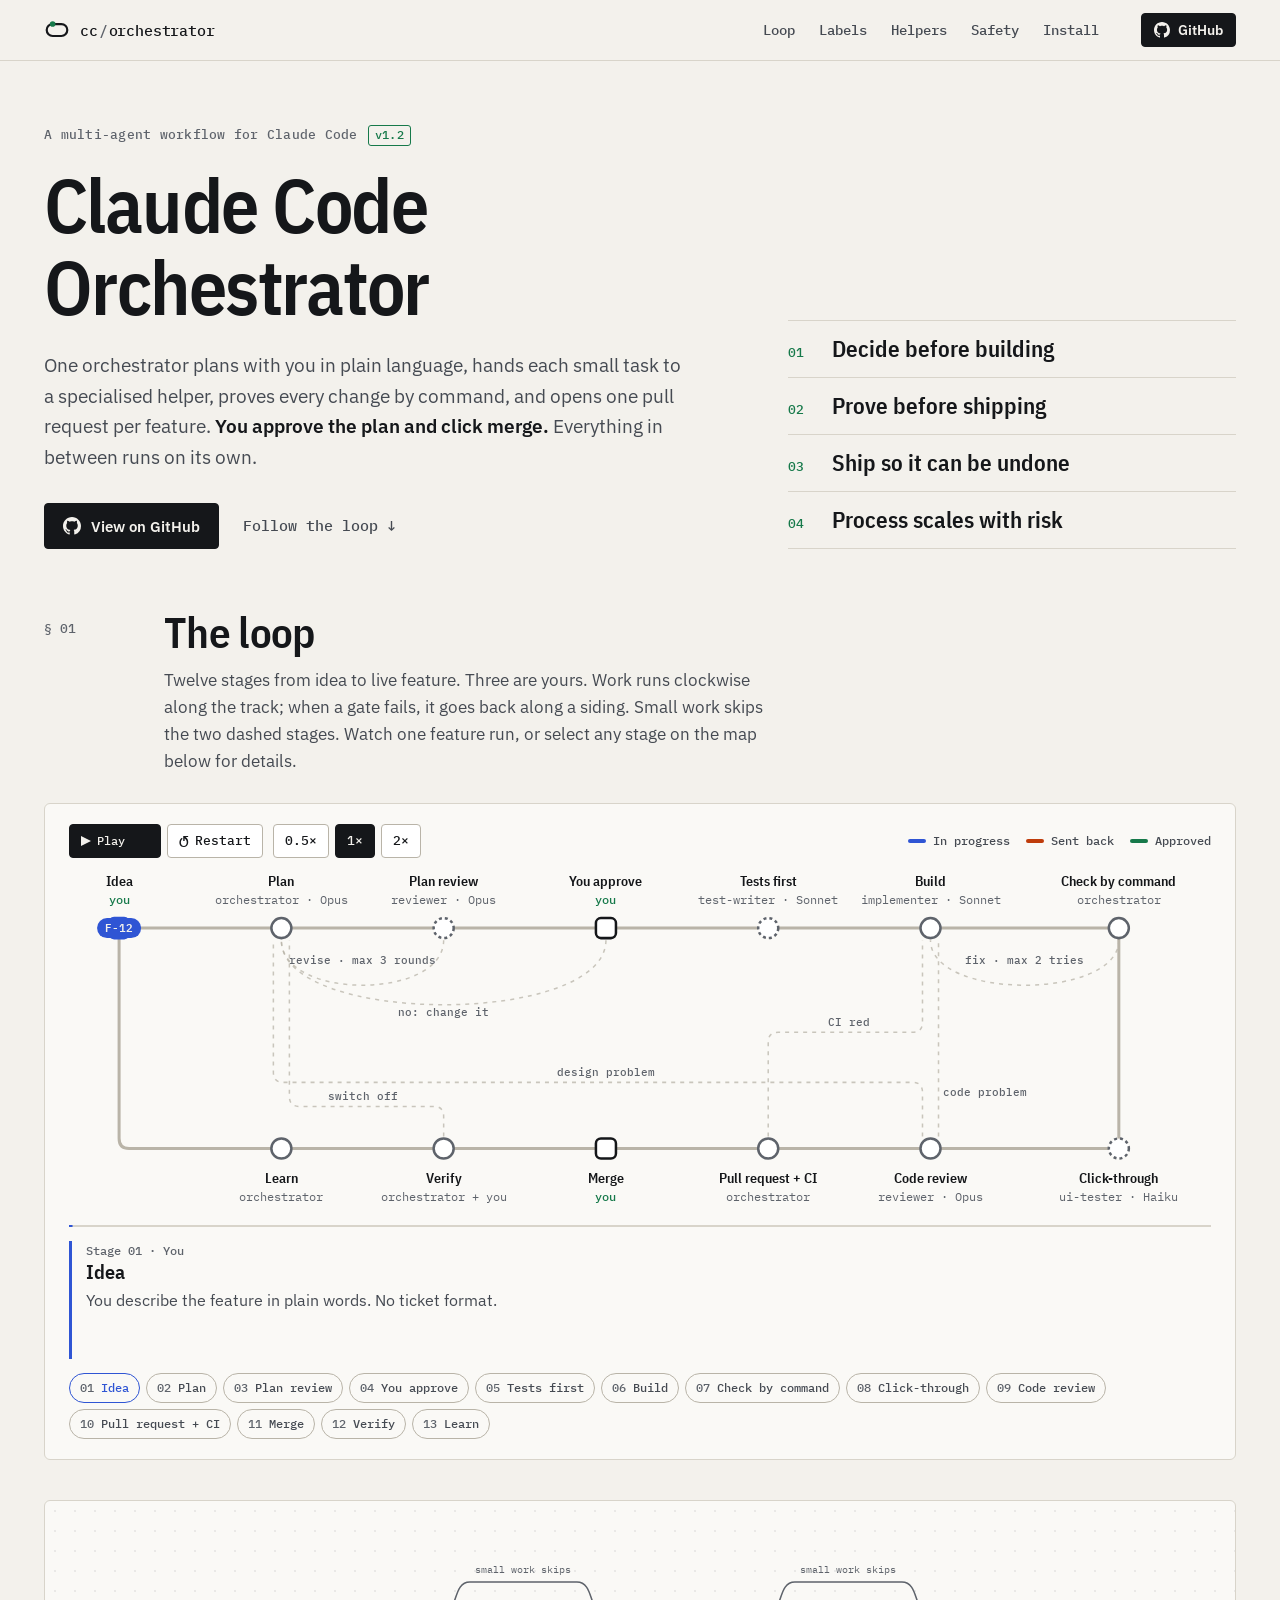
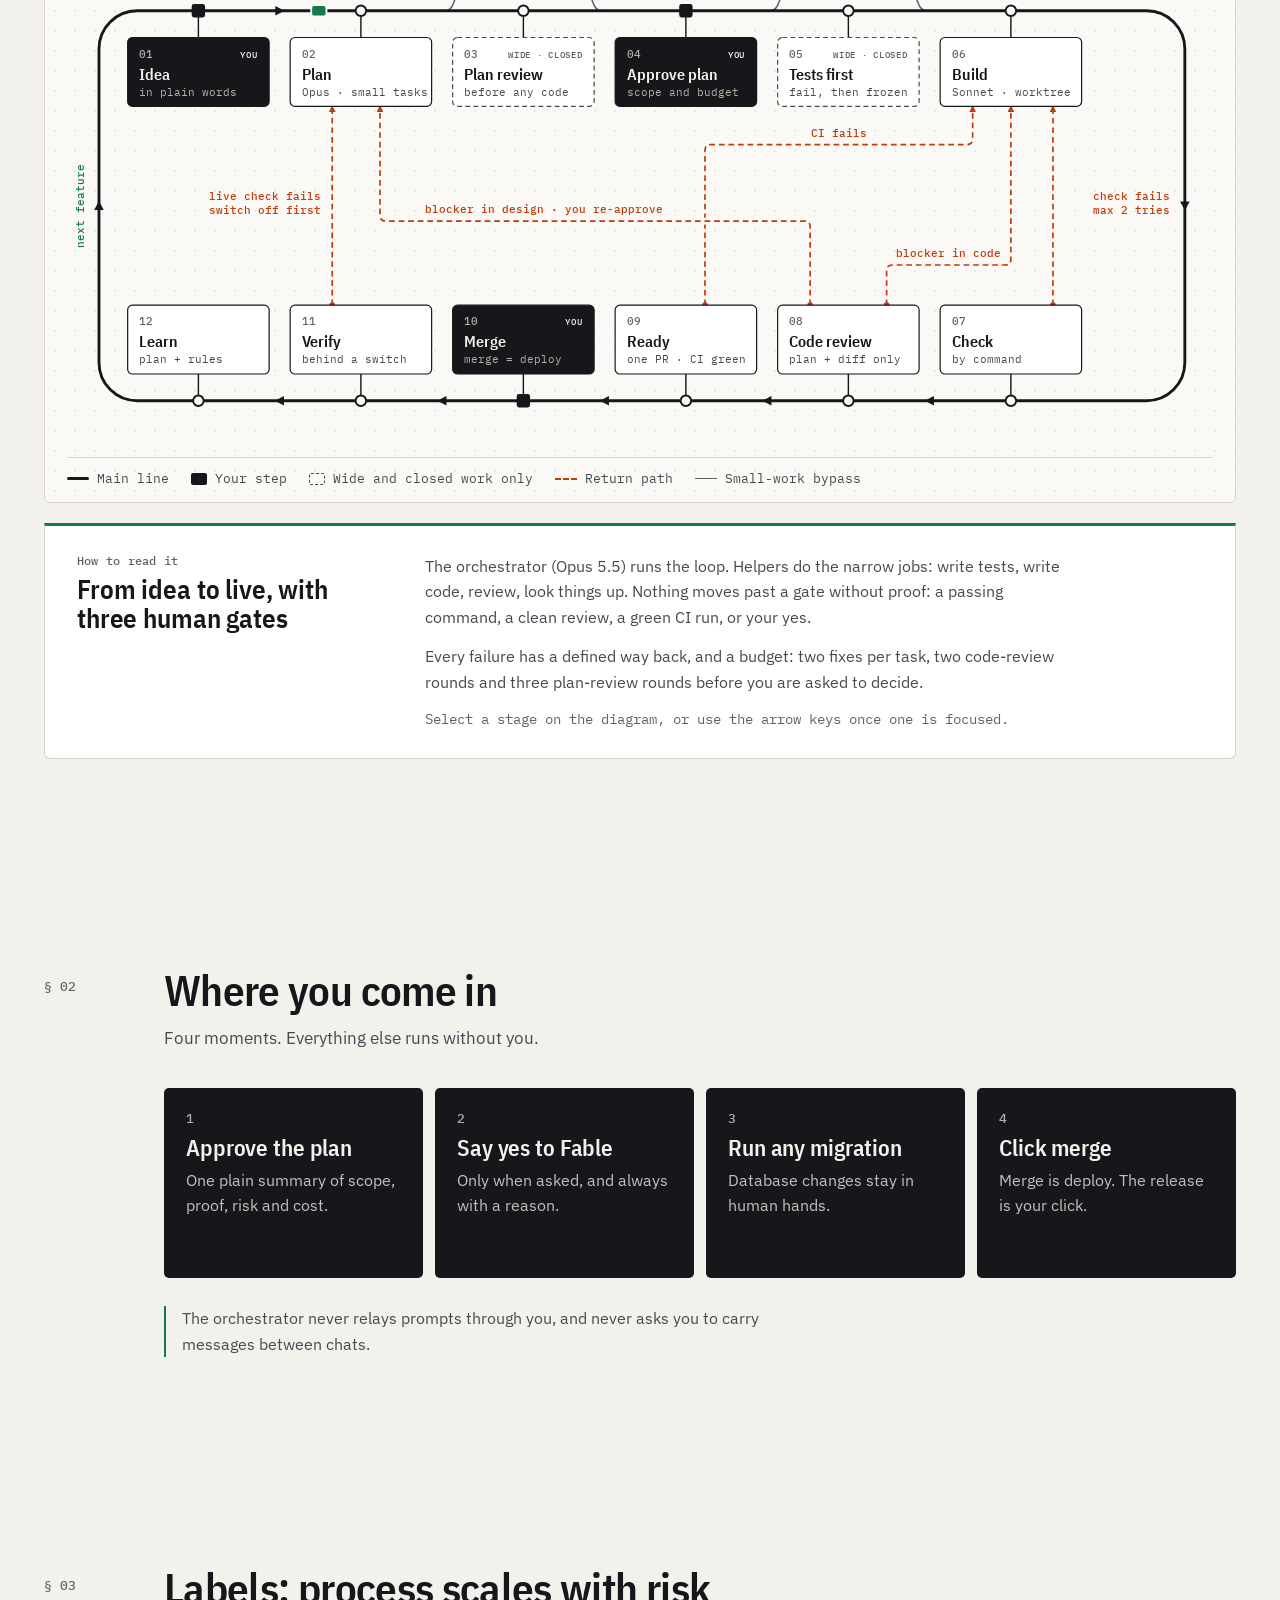
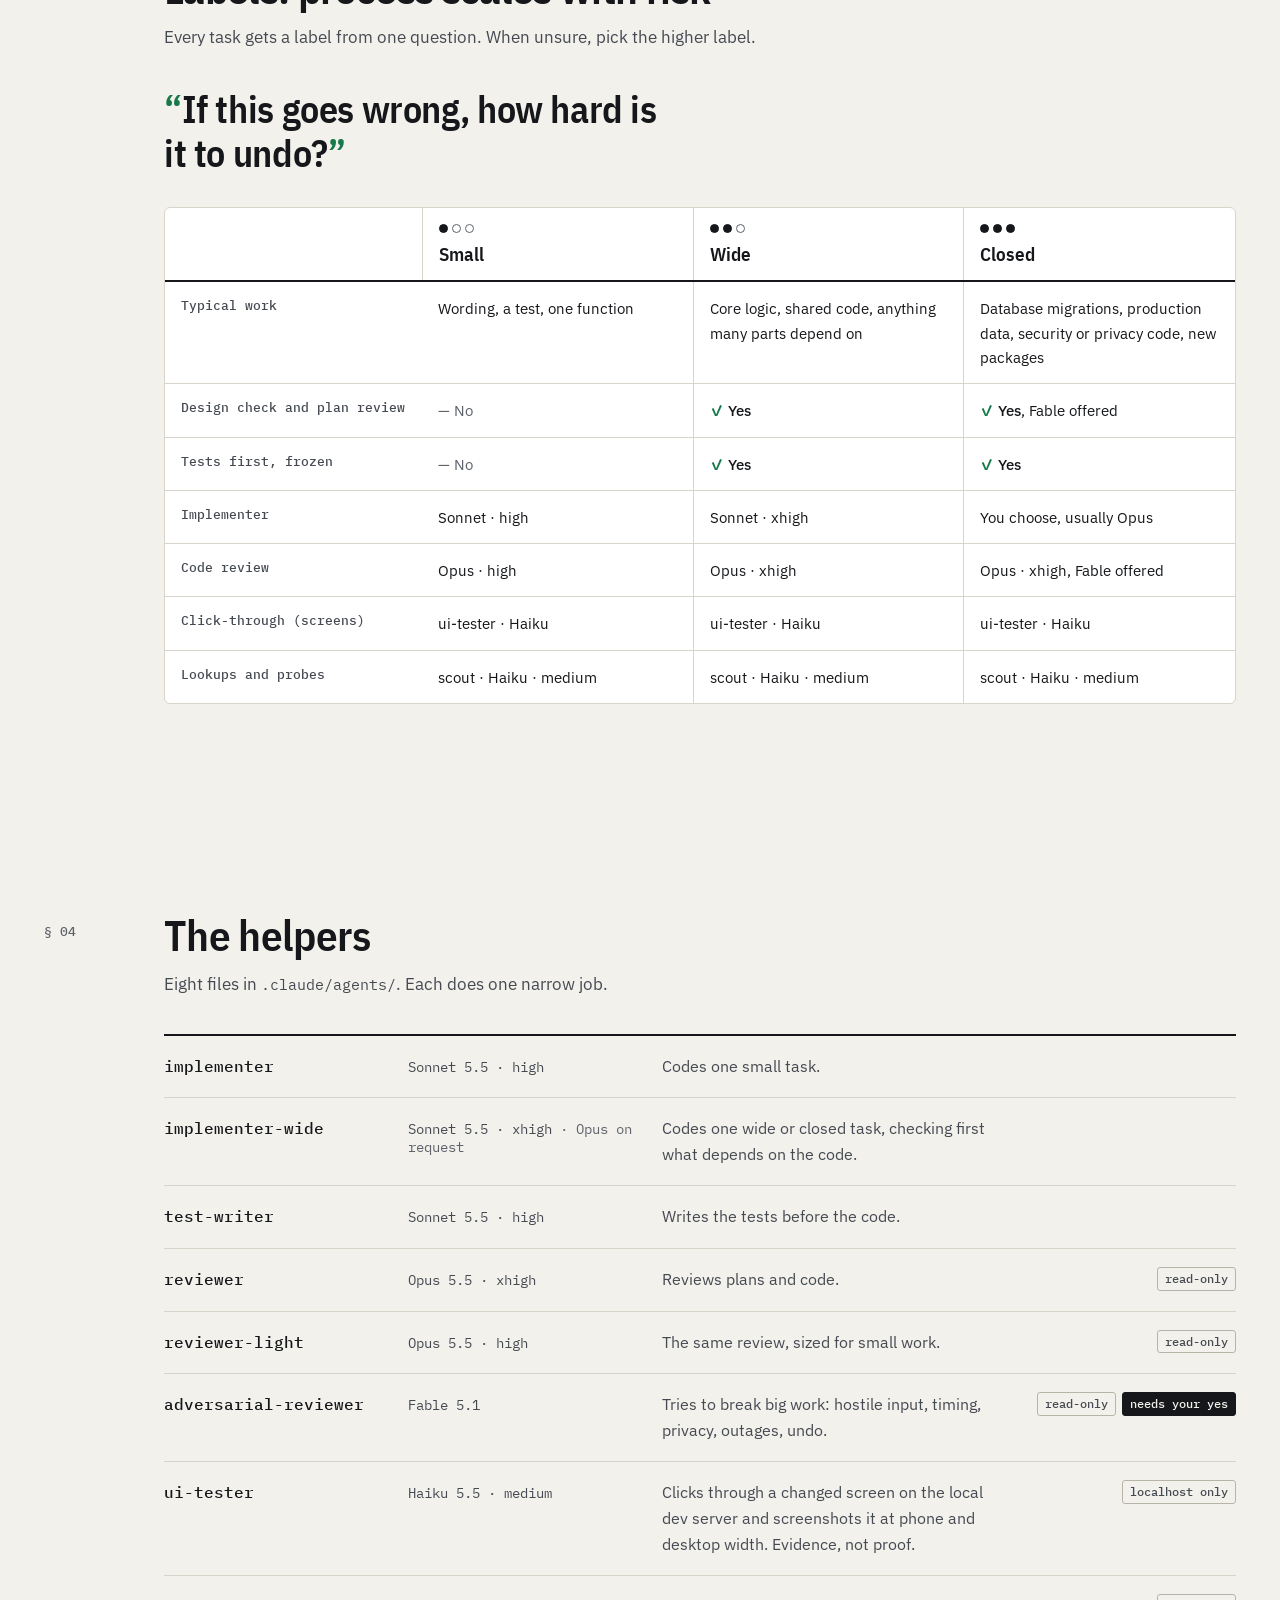
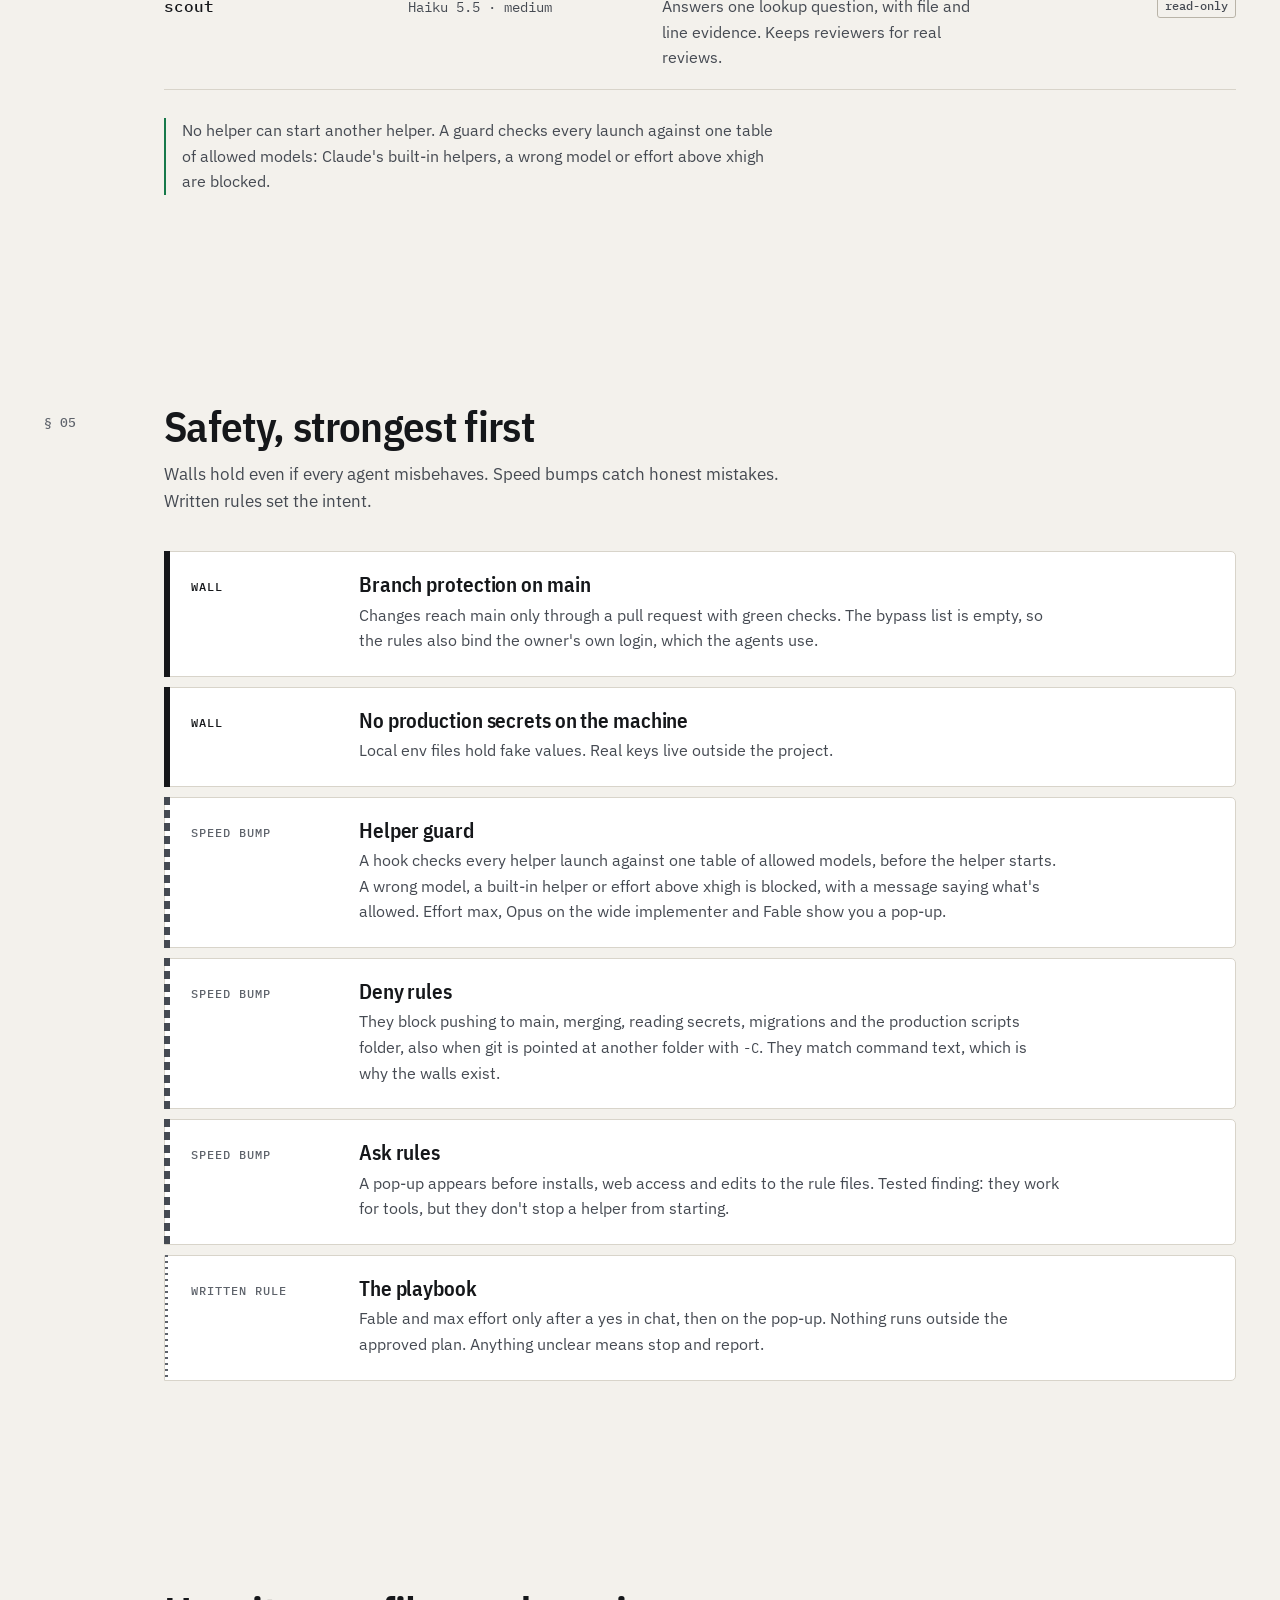
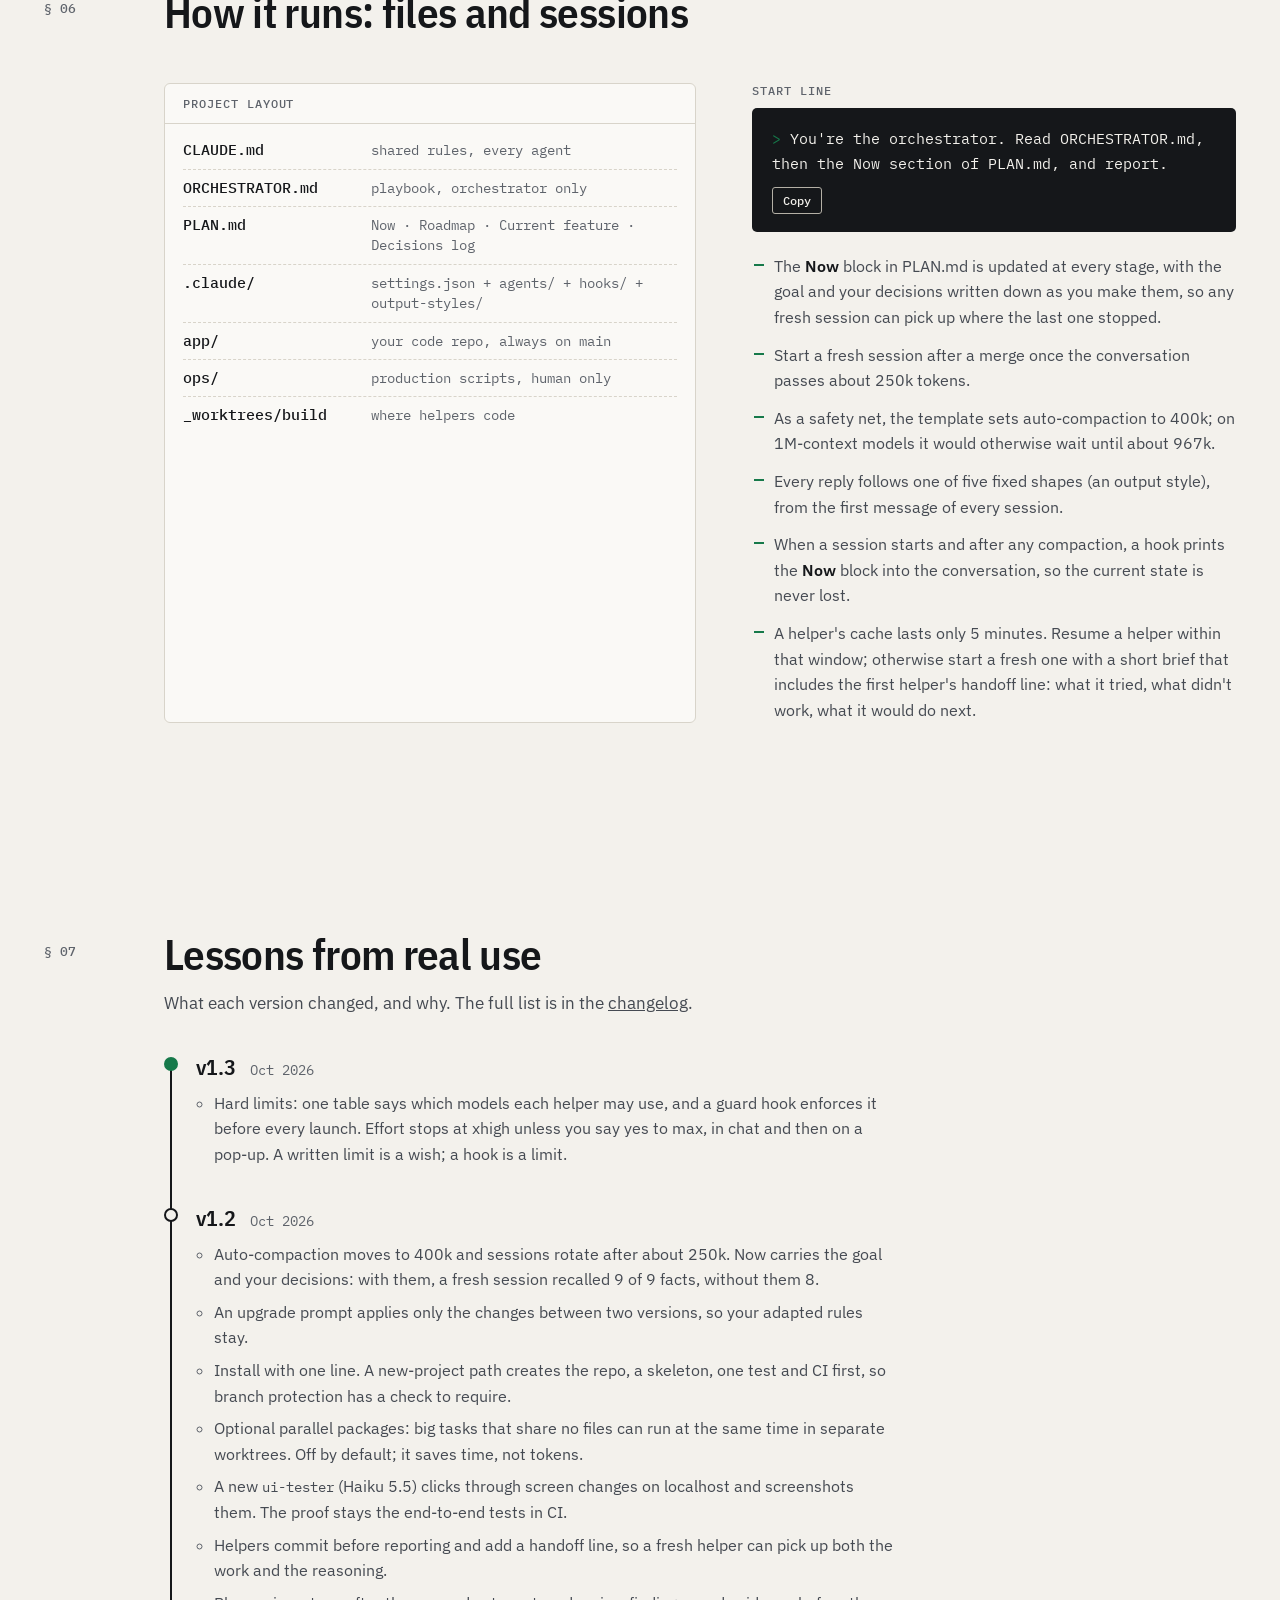
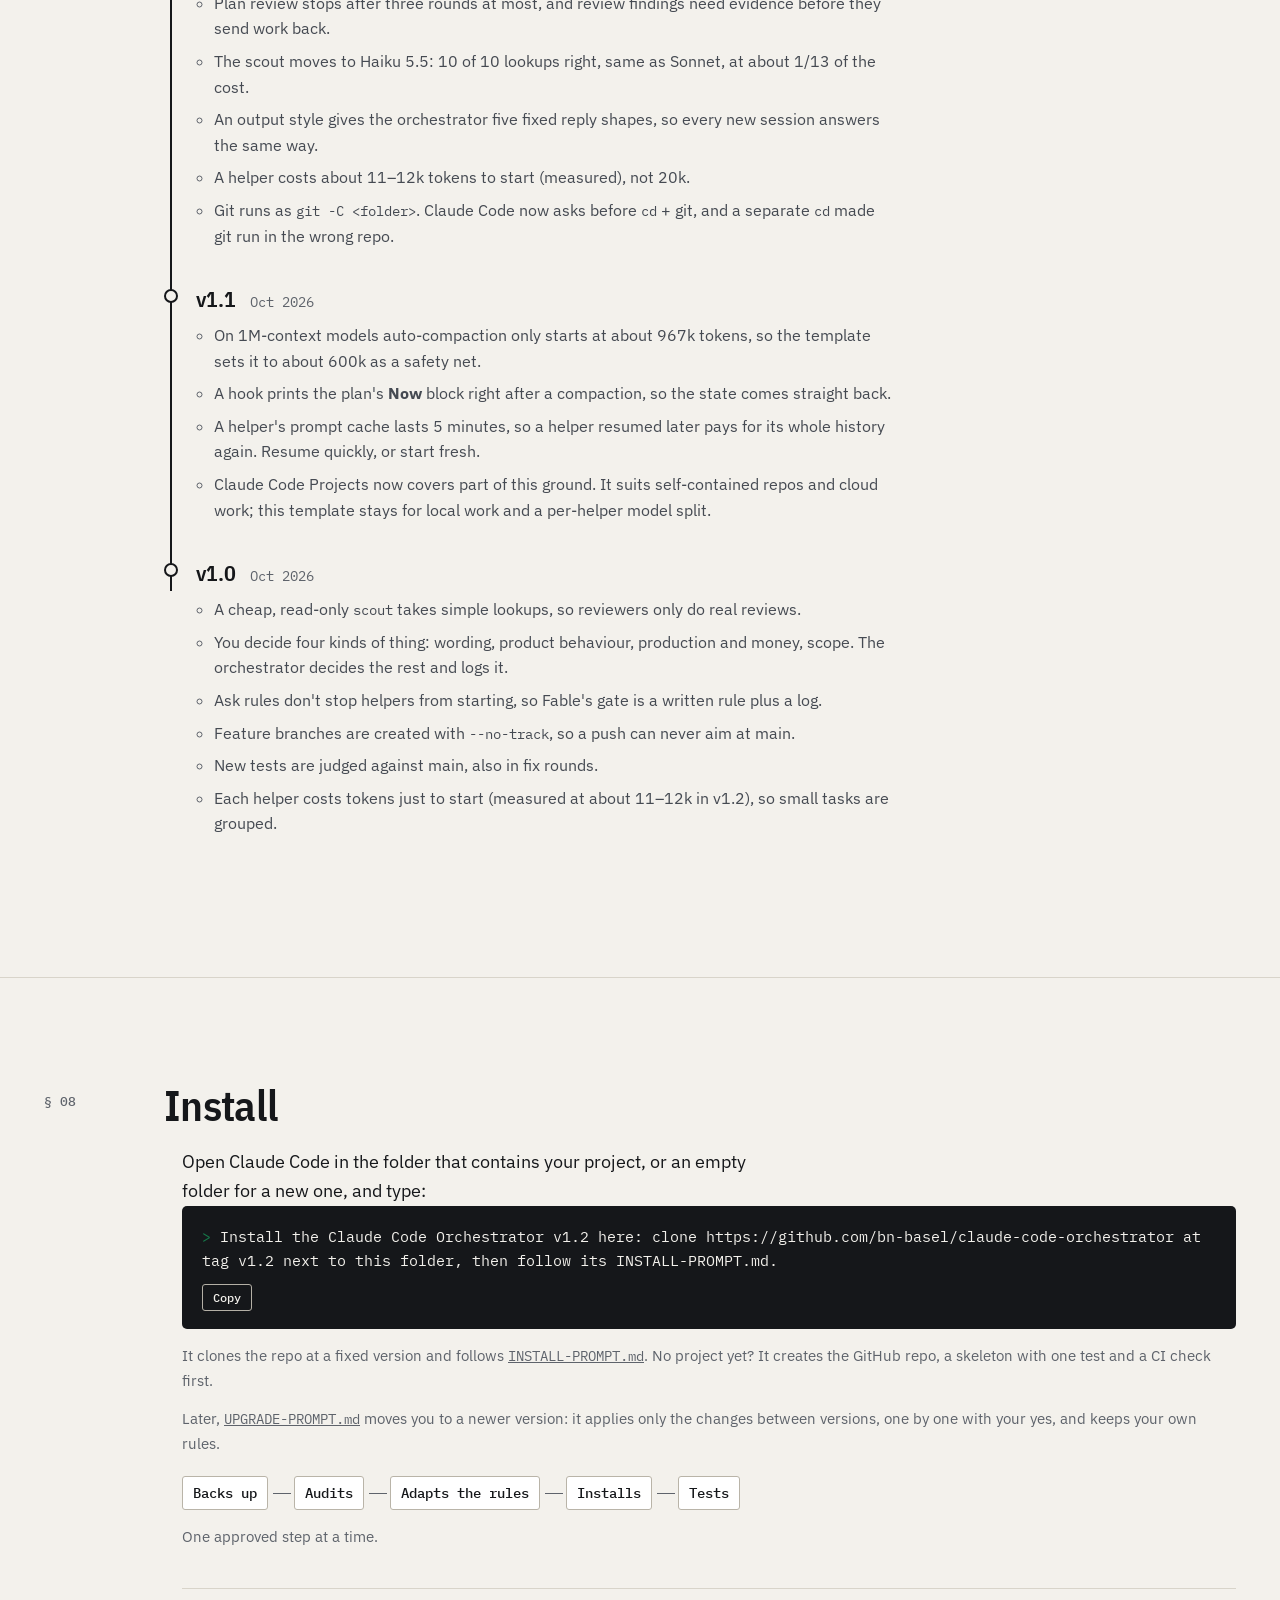
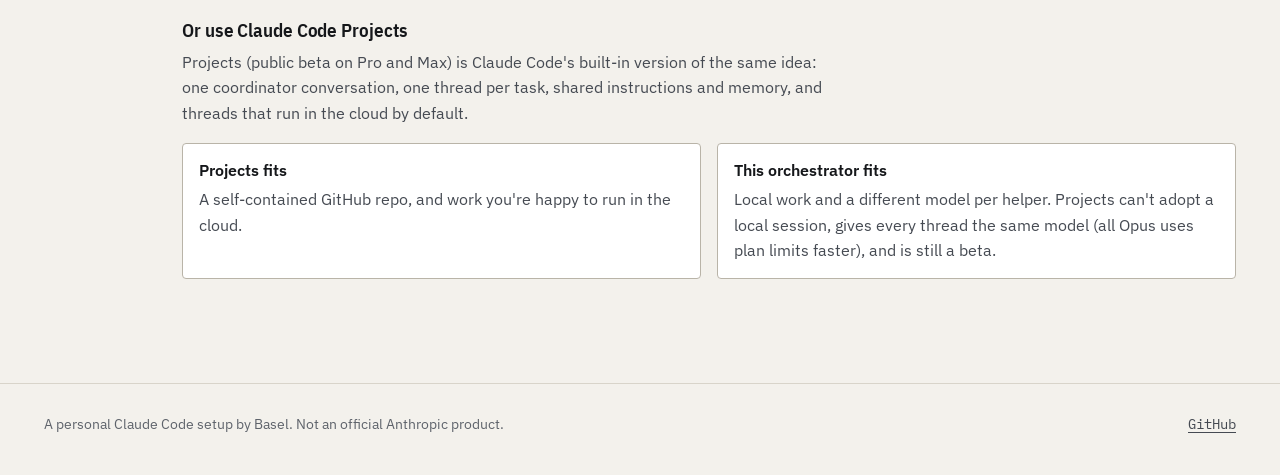
==== commit fdd4a33a: "Enforce model and effort limits with a helper guard hook One table, .claude/model-policy.md, says wh" ====
--- a/docs/index.html
+++ b/docs/index.html
@@ -454,7 +454,7 @@
         <span class="r-flags"><span class="flag">read-only</span></span>
       </li>
     </ul>
-    <p class="aside-note">No helper can start another helper, and Claude's built-in helpers are blocked.</p>
+    <p class="aside-note">No helper can start another helper. A guard checks every launch against one table of allowed models: Claude's built-in helpers, a wrong model or effort above xhigh are blocked.</p>
   </div>
 </section>
 
@@ -476,6 +476,10 @@
       </li>
       <li class="ly-bump">
         <span class="ly-kind">Speed bump</span>
+        <div><h3>Helper guard</h3><p>A hook checks every helper launch against one table of allowed models, before the helper starts. A wrong model, a built-in helper or effort above xhigh is blocked, with a message saying what's allowed. Effort max, Opus on the wide implementer and Fable show you a pop-up.</p></div>
+      </li>
+      <li class="ly-bump">
+        <span class="ly-kind">Speed bump</span>
         <div><h3>Deny rules</h3><p>They block pushing to main, merging, reading secrets, migrations and the production scripts folder, also when git is pointed at another folder with <code>-C</code>. They match command text, which is why the walls exist.</p></div>
       </li>
       <li class="ly-bump">
@@ -484,7 +488,7 @@
       </li>
       <li class="ly-rule">
         <span class="ly-kind">Written rule</span>
-        <div><h3>The playbook</h3><p>Fable only after a yes in chat. Nothing runs outside the approved plan. Anything unclear means stop and report.</p></div>
+        <div><h3>The playbook</h3><p>Fable and max effort only after a yes in chat, then on the pop-up. Nothing runs outside the approved plan. Anything unclear means stop and report.</p></div>
       </li>
     </ol>
   </div>
@@ -537,6 +541,12 @@
     </div>
     <ol class="log">
       <li>
+        <div class="log-meta"><span class="log-ver">v1.3</span><span class="log-date">Oct 2026</span></div>
+        <ul>
+          <li>Hard limits: one table says which models each helper may use, and a guard hook enforces it before every launch. Effort stops at xhigh unless you say yes to max, in chat and then on a pop-up. A written limit is a wish; a hook is a limit.</li>
+        </ul>
+      </li>
+      <li>
         <div class="log-meta"><span class="log-ver">v1.2</span><span class="log-date">Oct 2026</span></div>
         <ul>
           <li>Auto-compaction moves to 400k and sessions rotate after about 250k. Now carries the goal and your decisions: with them, a fresh session recalled 9 of 9 facts, without them 8.</li>
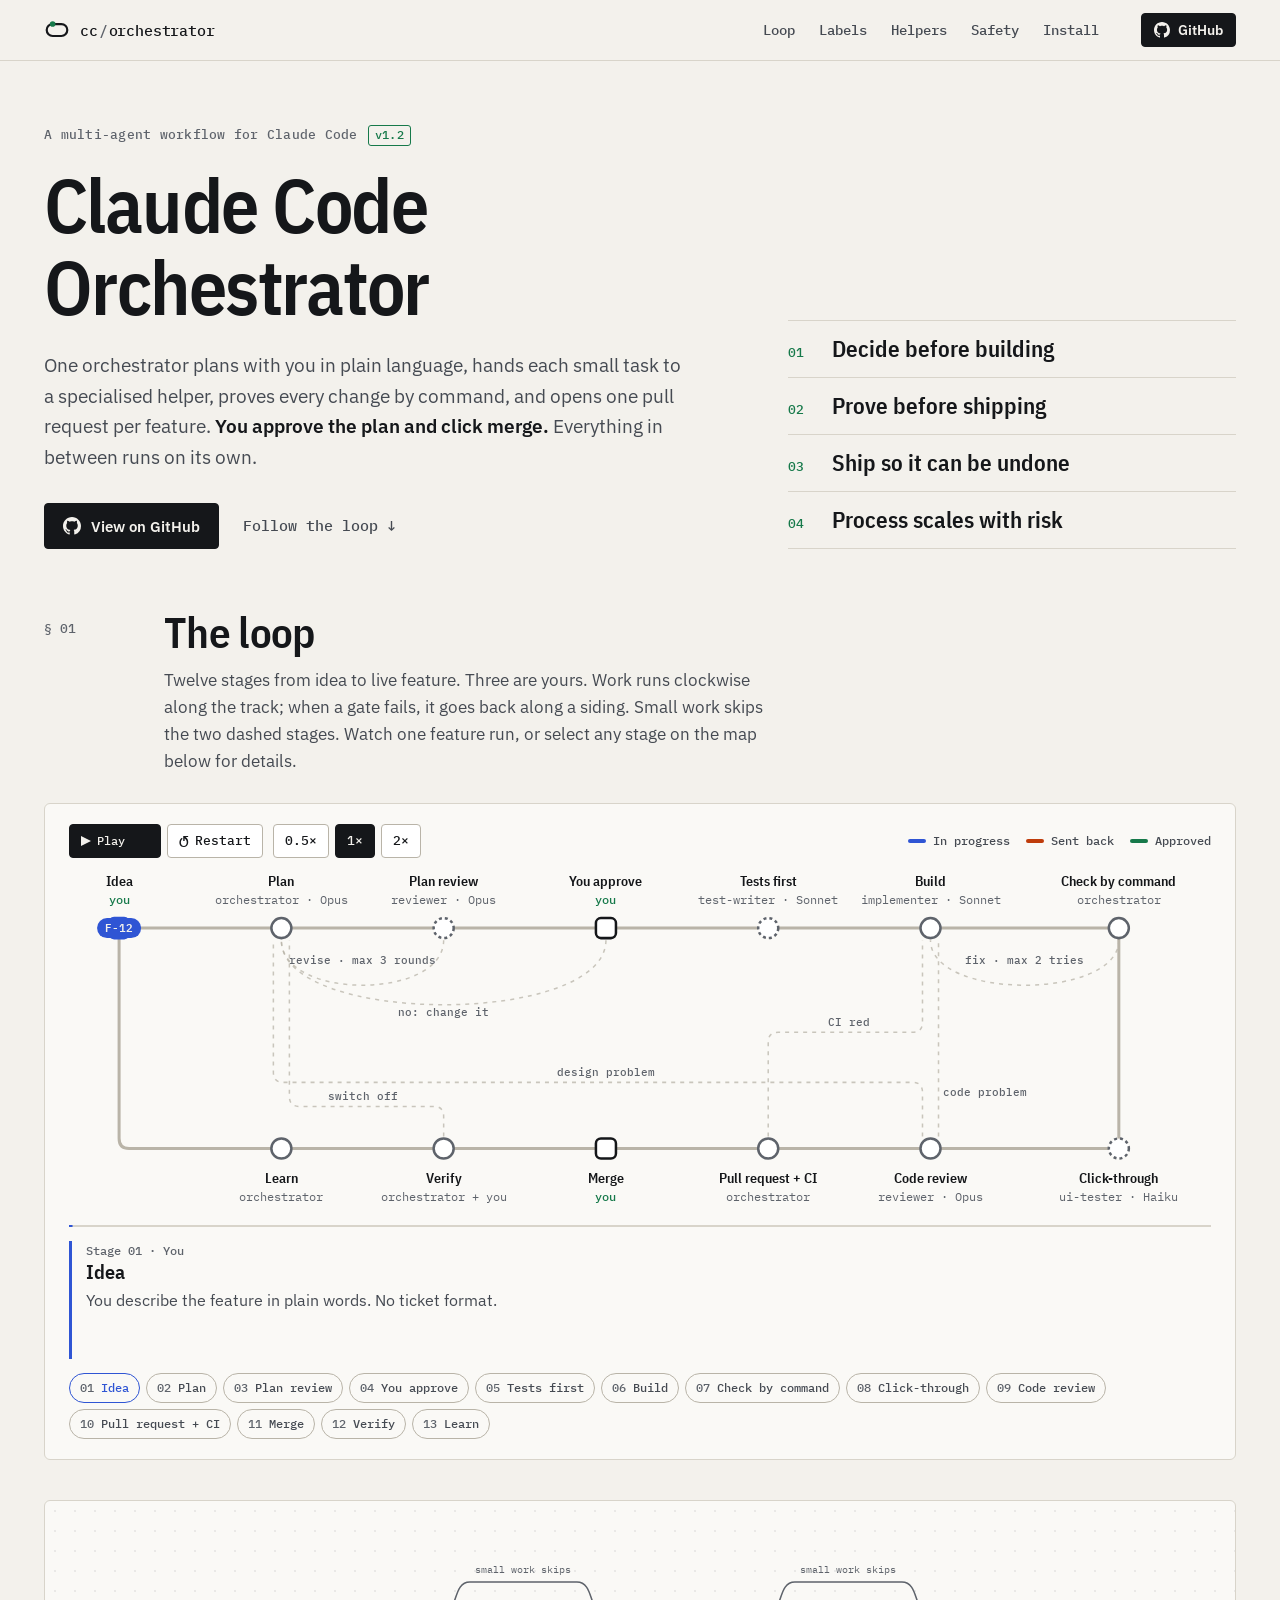
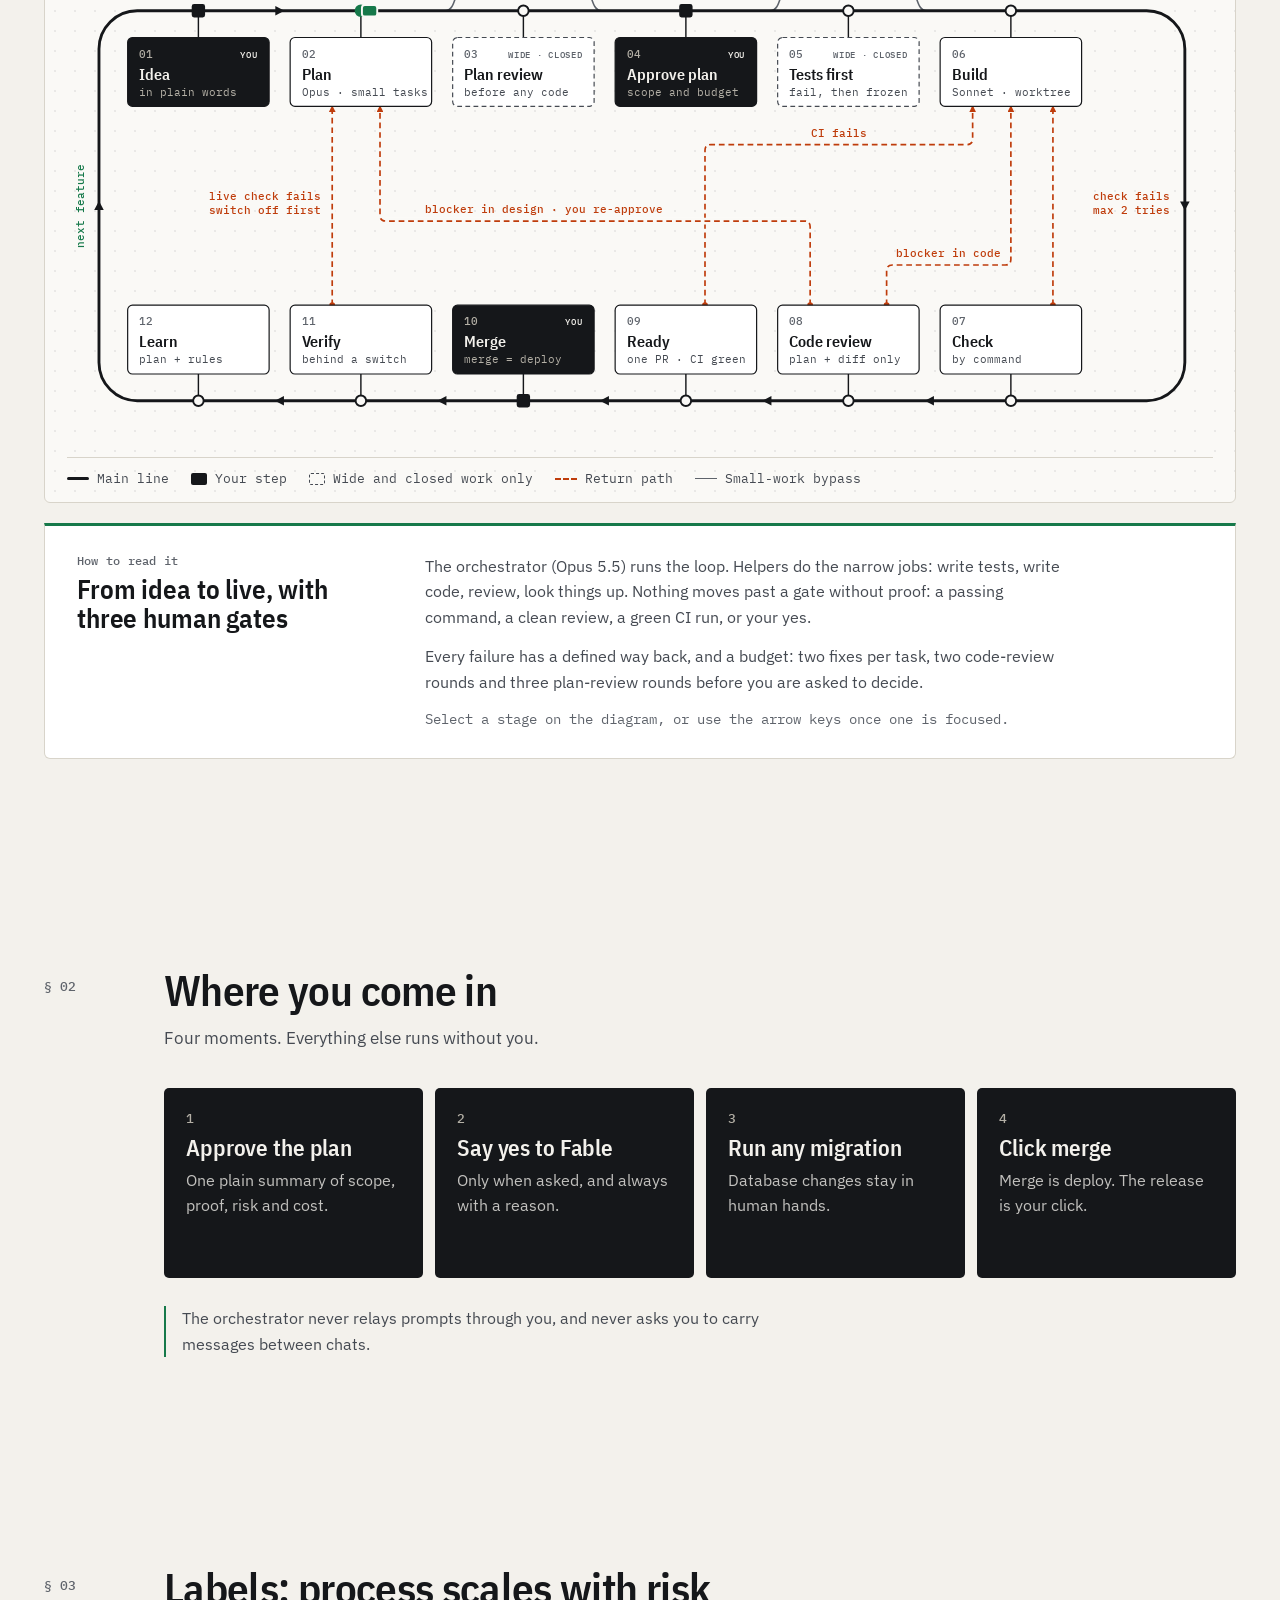
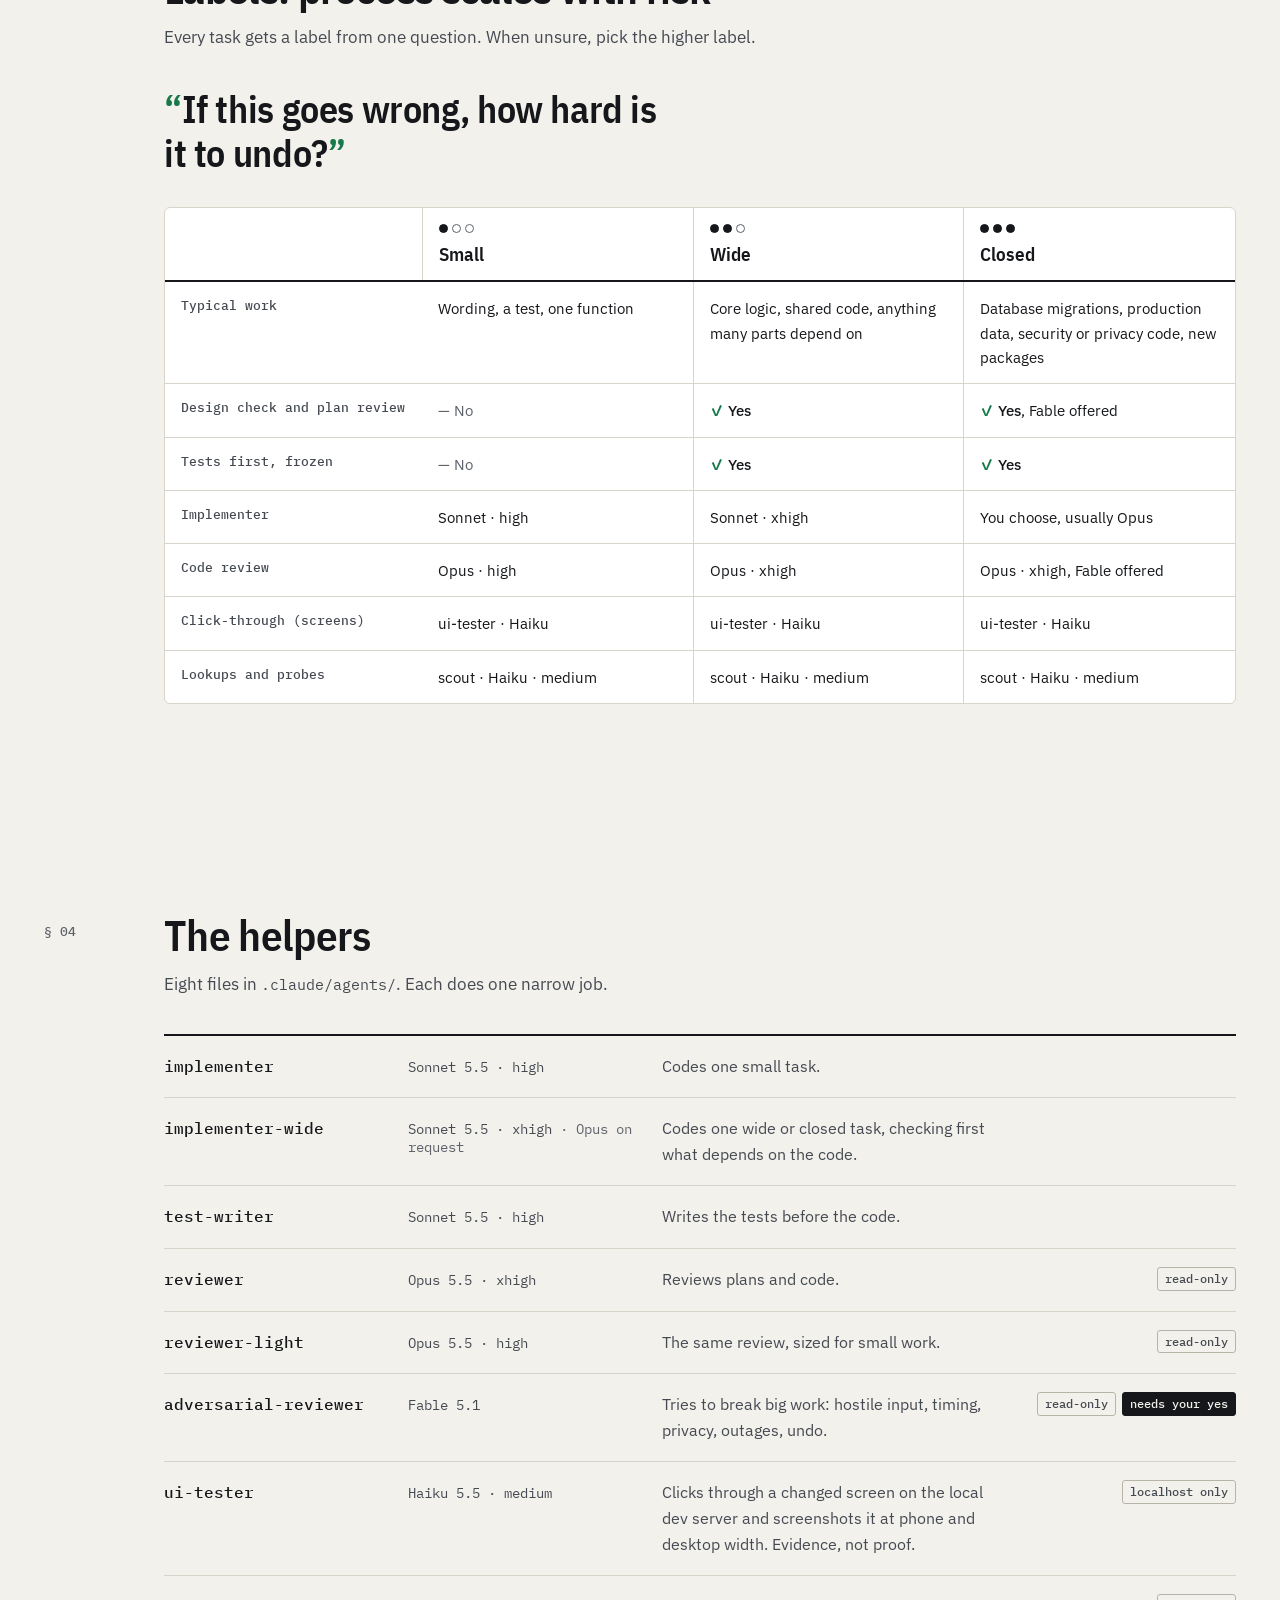
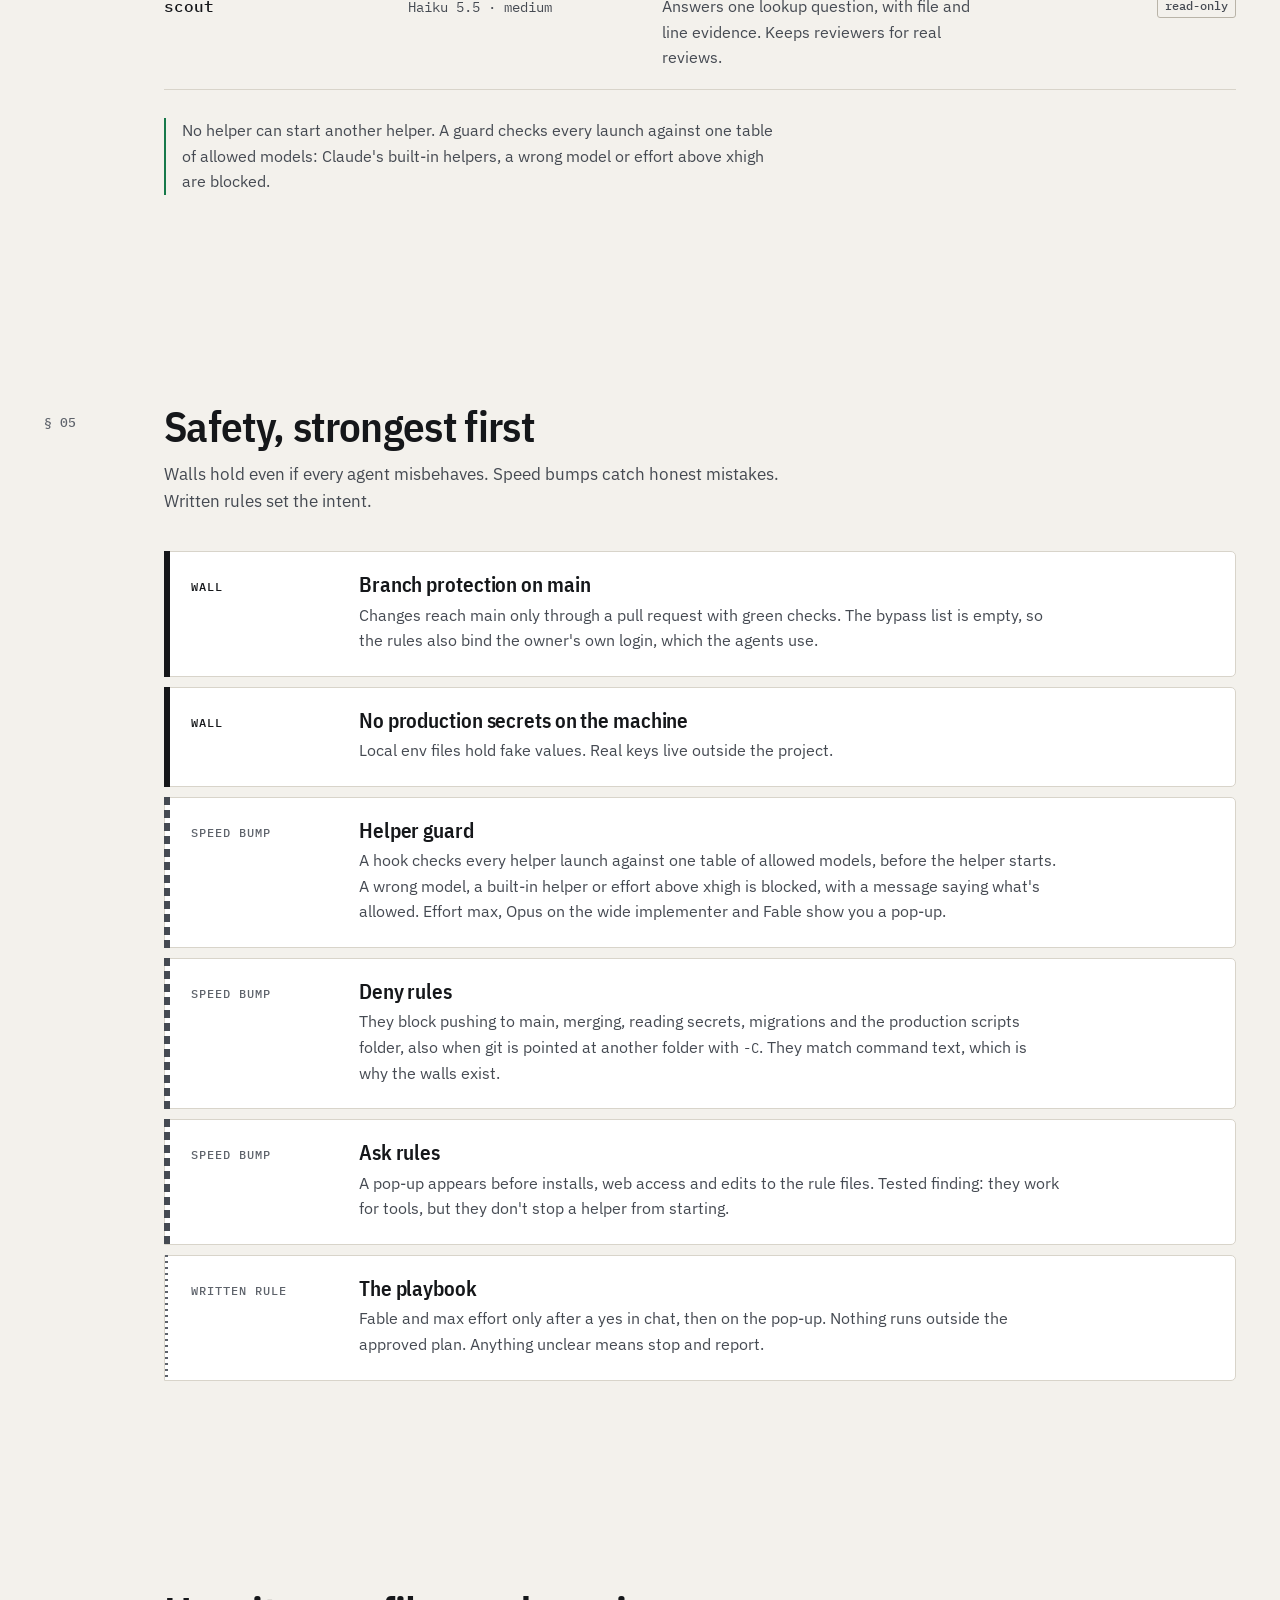
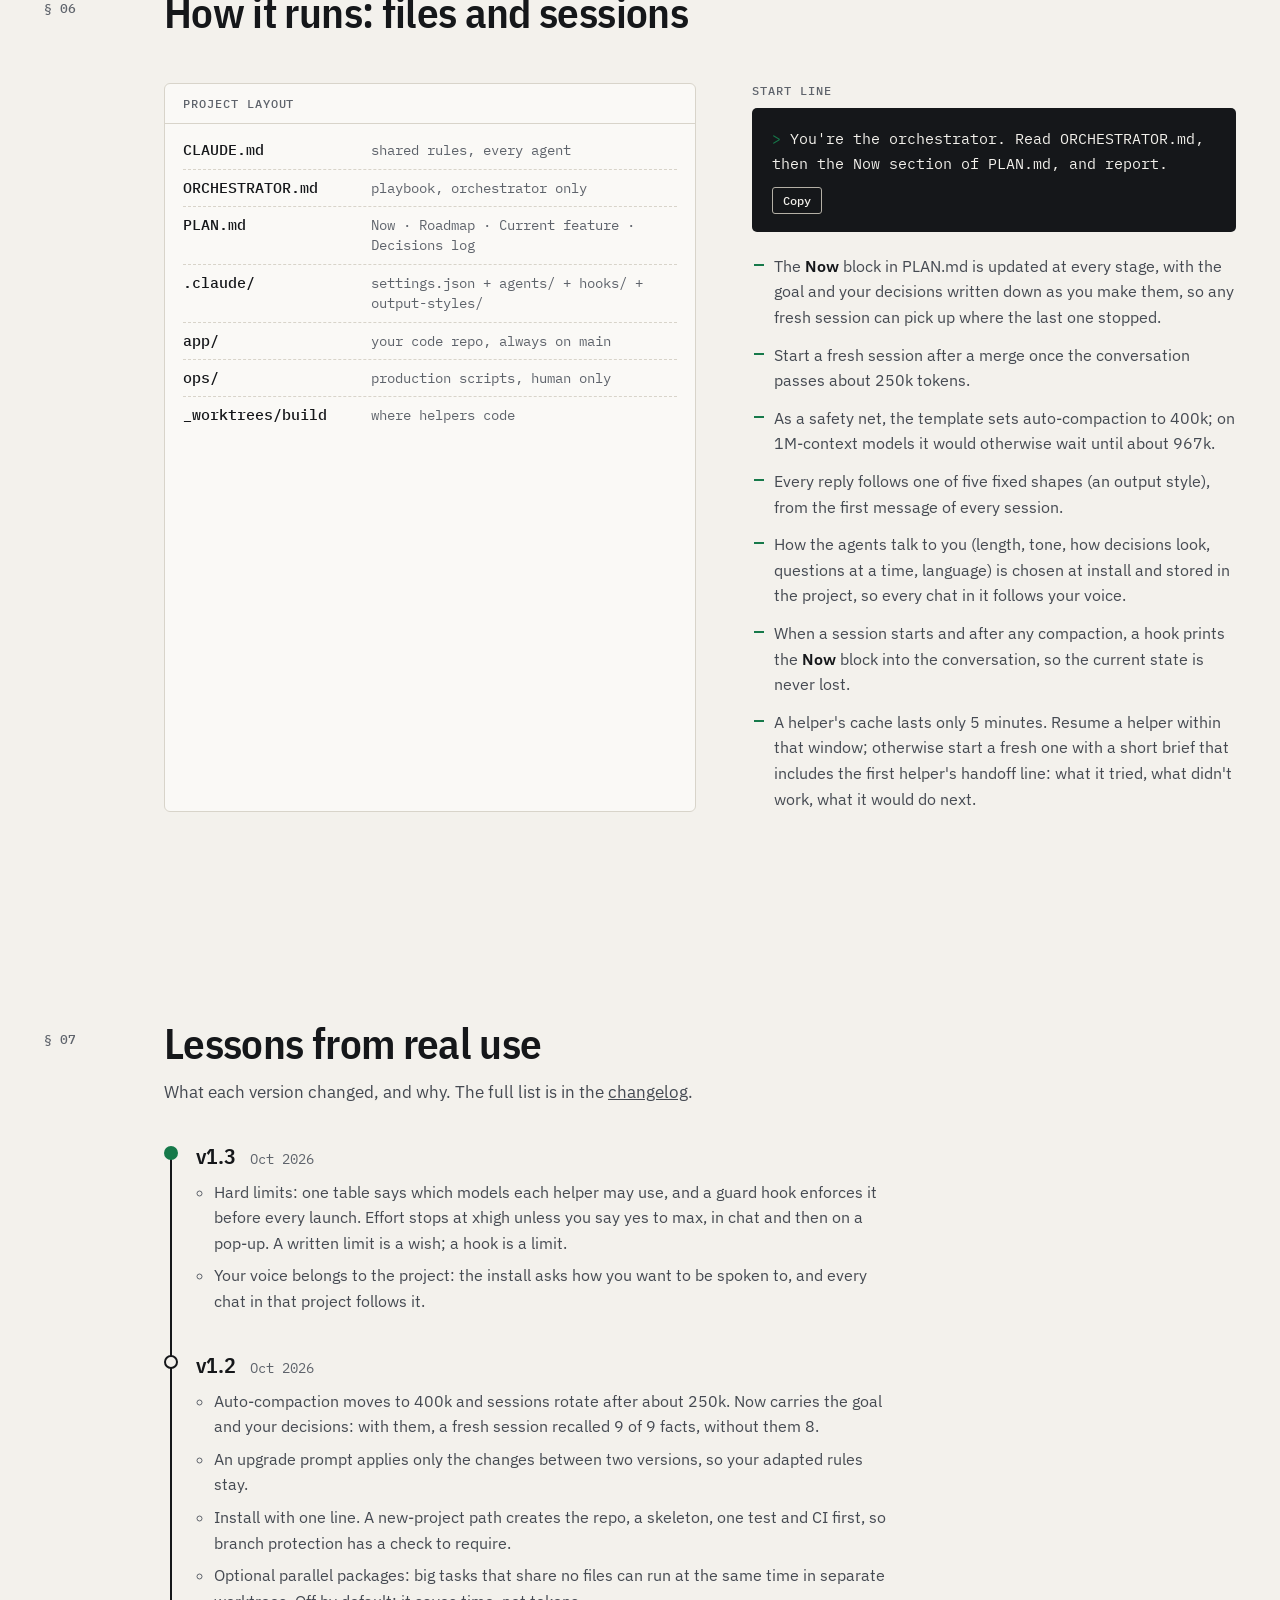
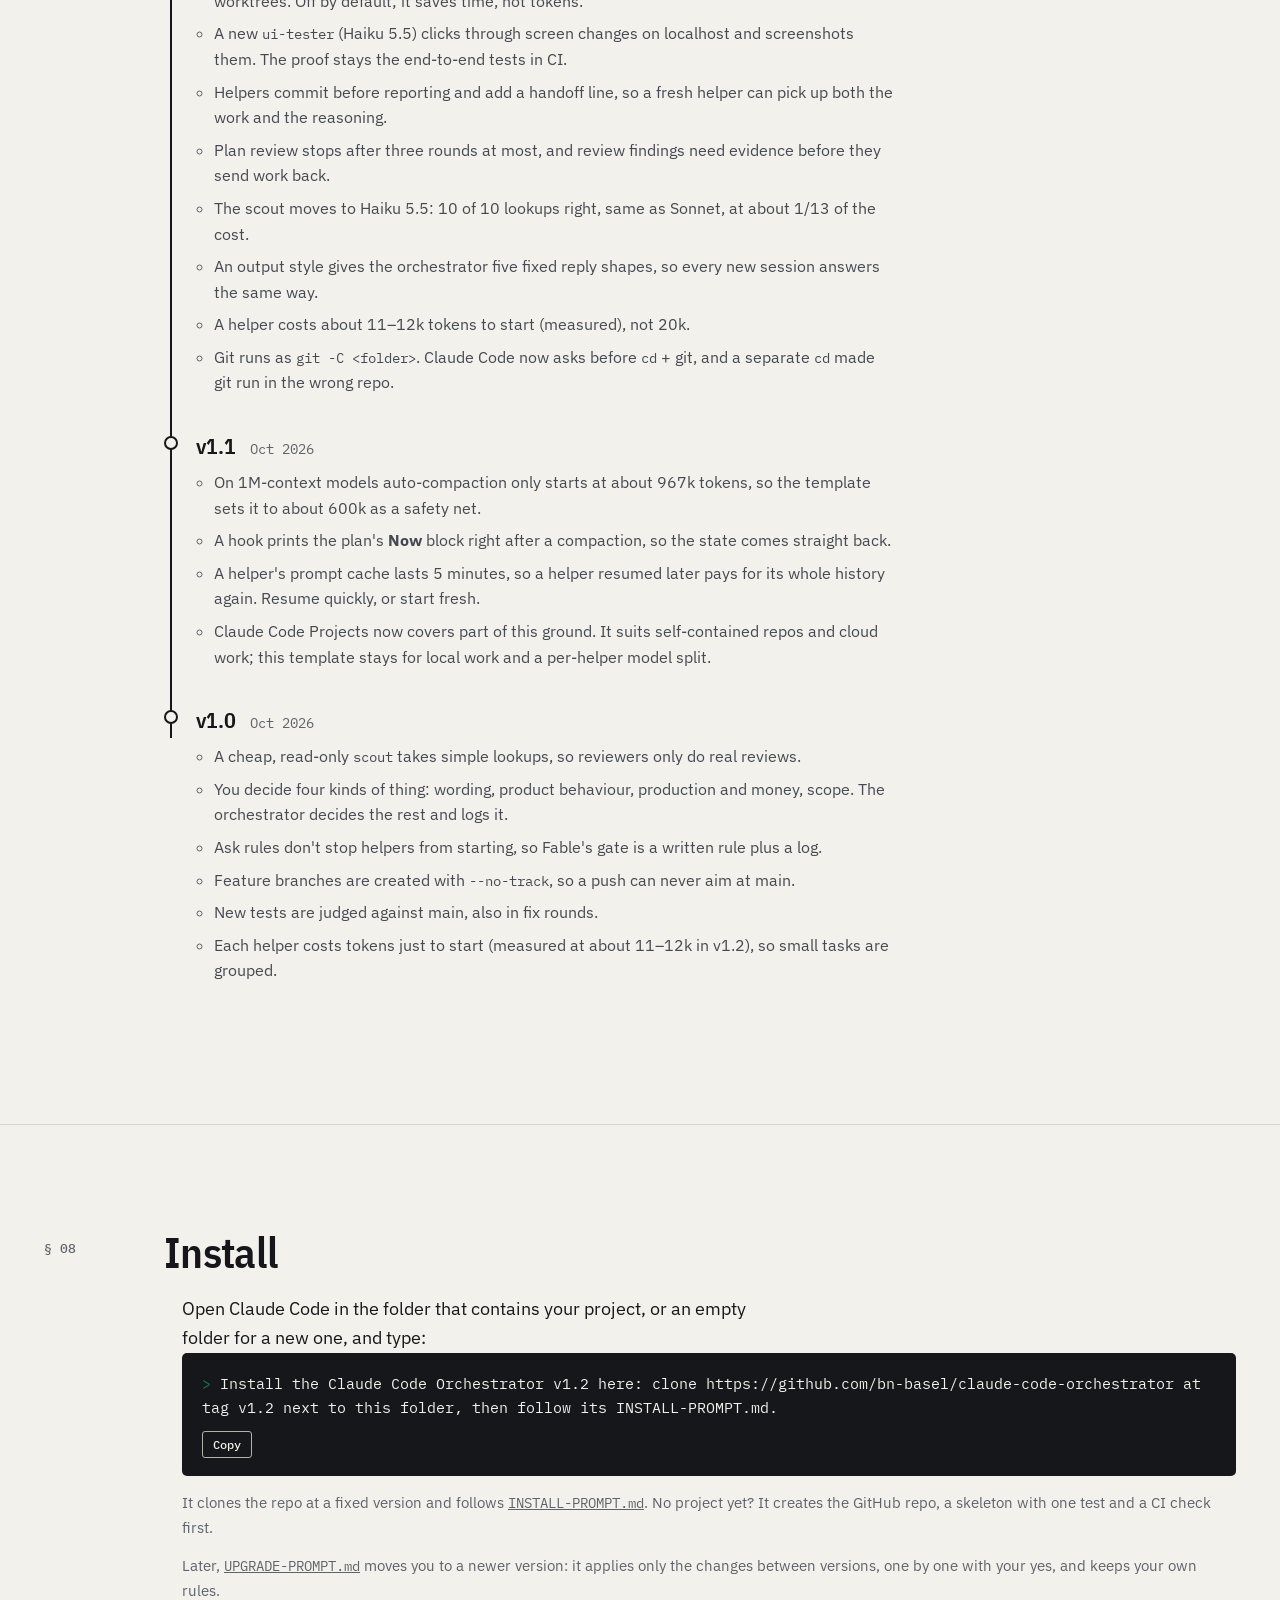
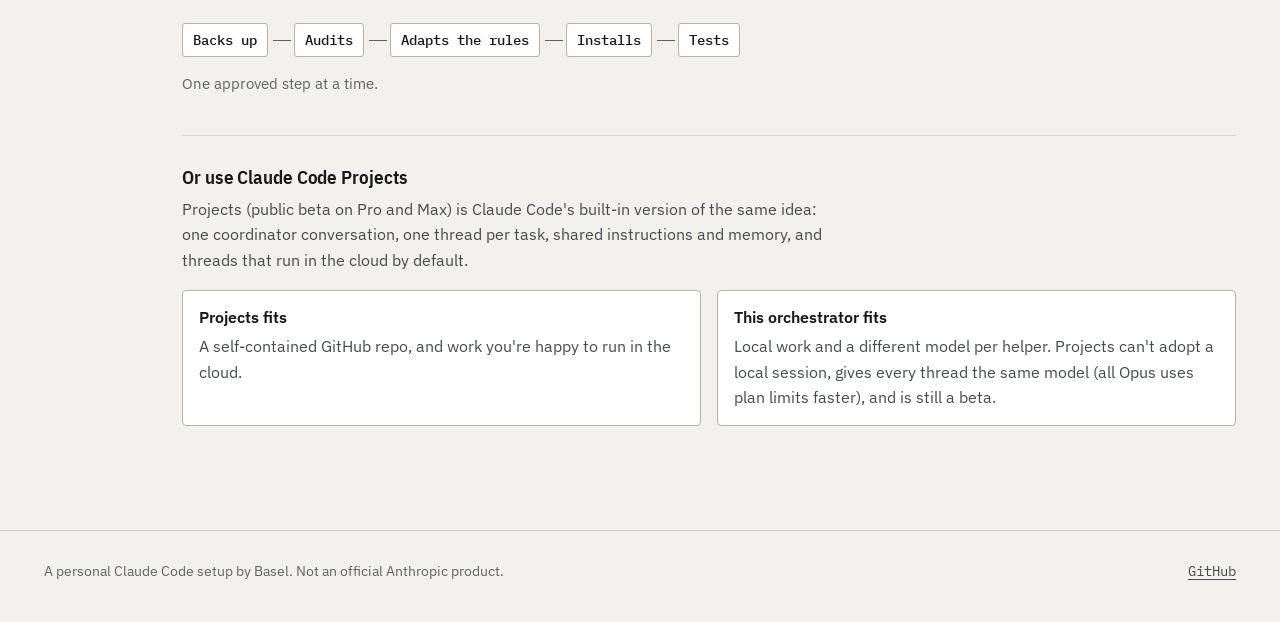
==== commit a041889f: "Add a per-project voice: the owner's preferences in the output style and CLAUDE.md The output style " ====
--- a/docs/index.html
+++ b/docs/index.html
@@ -524,6 +524,7 @@
           <li>Start a fresh session after a merge once the conversation passes about 250k tokens.</li>
           <li>As a safety net, the template sets auto-compaction to 400k; on 1M-context models it would otherwise wait until about 967k.</li>
           <li>Every reply follows one of five fixed shapes (an output style), from the first message of every session.</li>
+          <li>How the agents talk to you (length, tone, how decisions look, questions at a time, language) is chosen at install and stored in the project, so every chat in it follows your voice.</li>
           <li>When a session starts and after any compaction, a hook prints the <strong>Now</strong> block into the conversation, so the current state is never lost.</li>
           <li>A helper's cache lasts only 5 minutes. Resume a helper within that window; otherwise start a fresh one with a short brief that includes the first helper's handoff line: what it tried, what didn't work, what it would do next.</li>
         </ul>
@@ -544,6 +545,7 @@
         <div class="log-meta"><span class="log-ver">v1.3</span><span class="log-date">Oct 2026</span></div>
         <ul>
           <li>Hard limits: one table says which models each helper may use, and a guard hook enforces it before every launch. Effort stops at xhigh unless you say yes to max, in chat and then on a pop-up. A written limit is a wish; a hook is a limit.</li>
+          <li>Your voice belongs to the project: the install asks how you want to be spoken to, and every chat in that project follows it.</li>
         </ul>
       </li>
       <li>
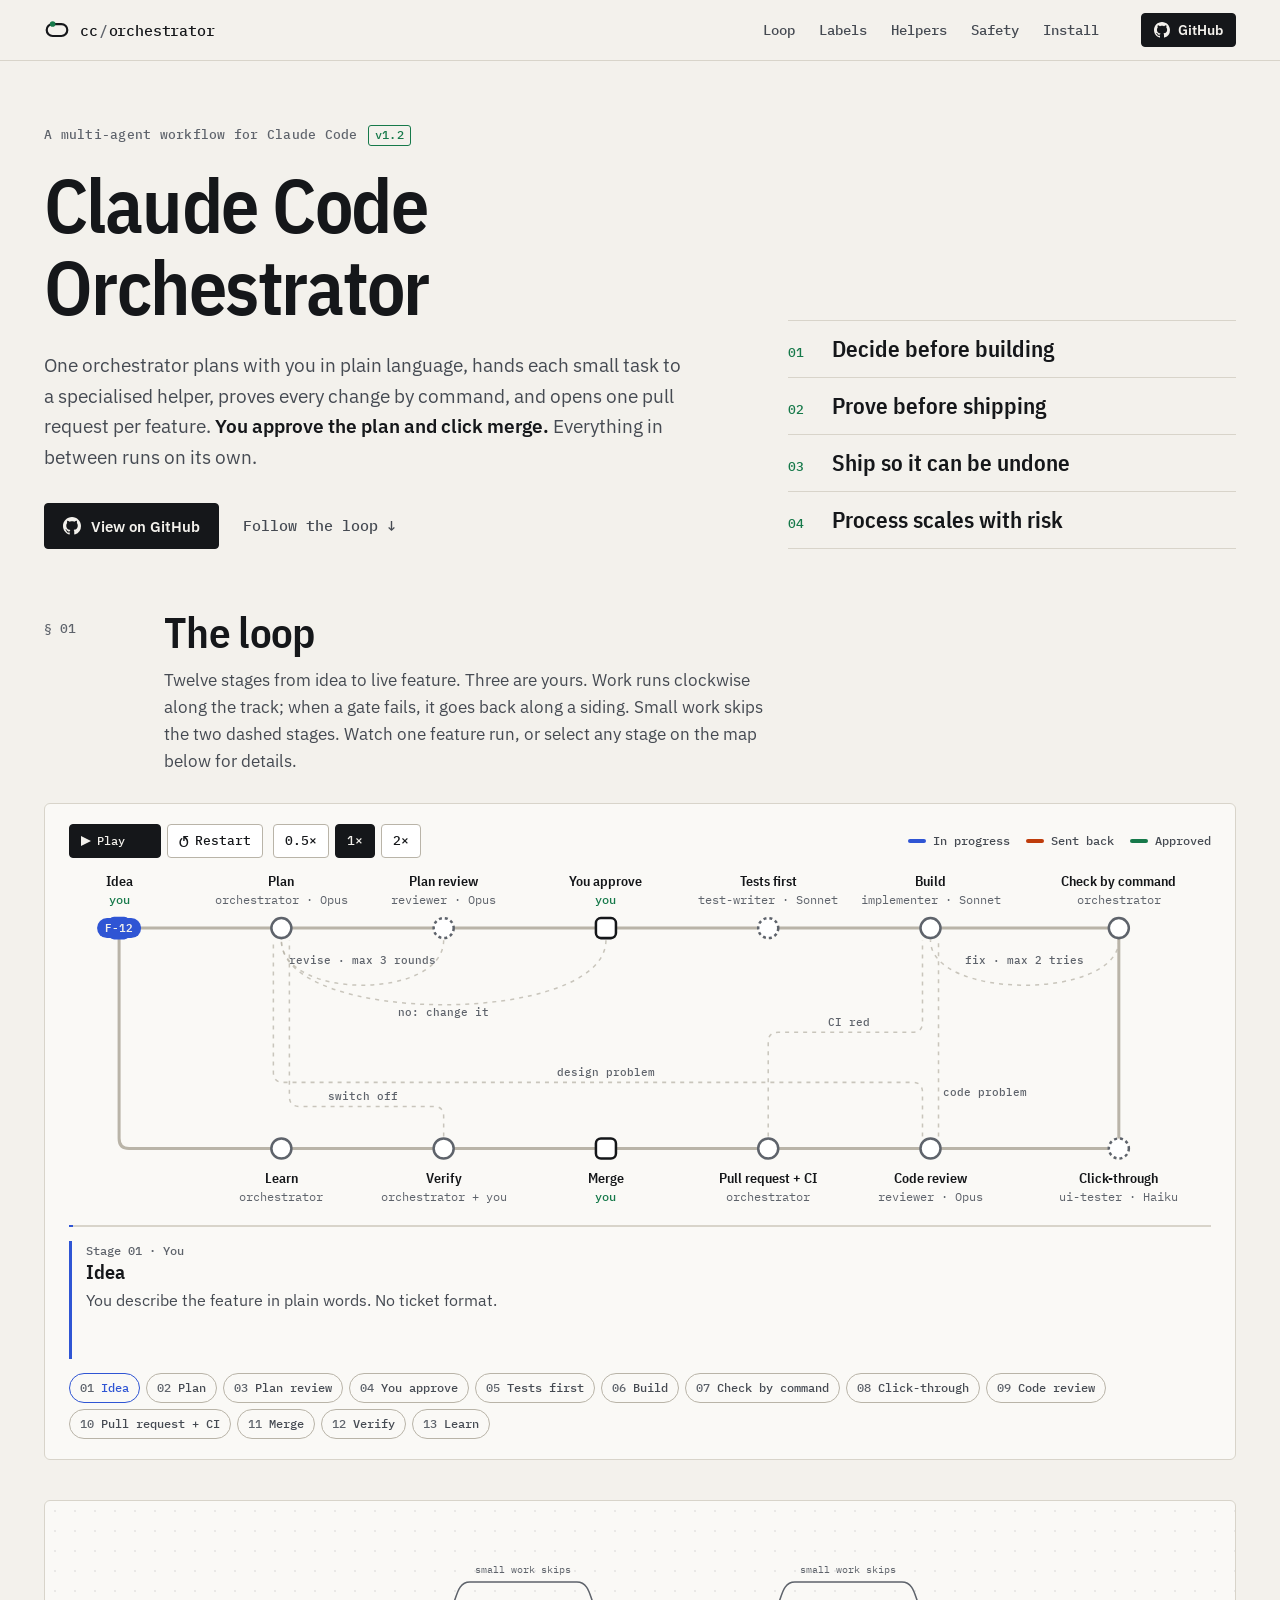
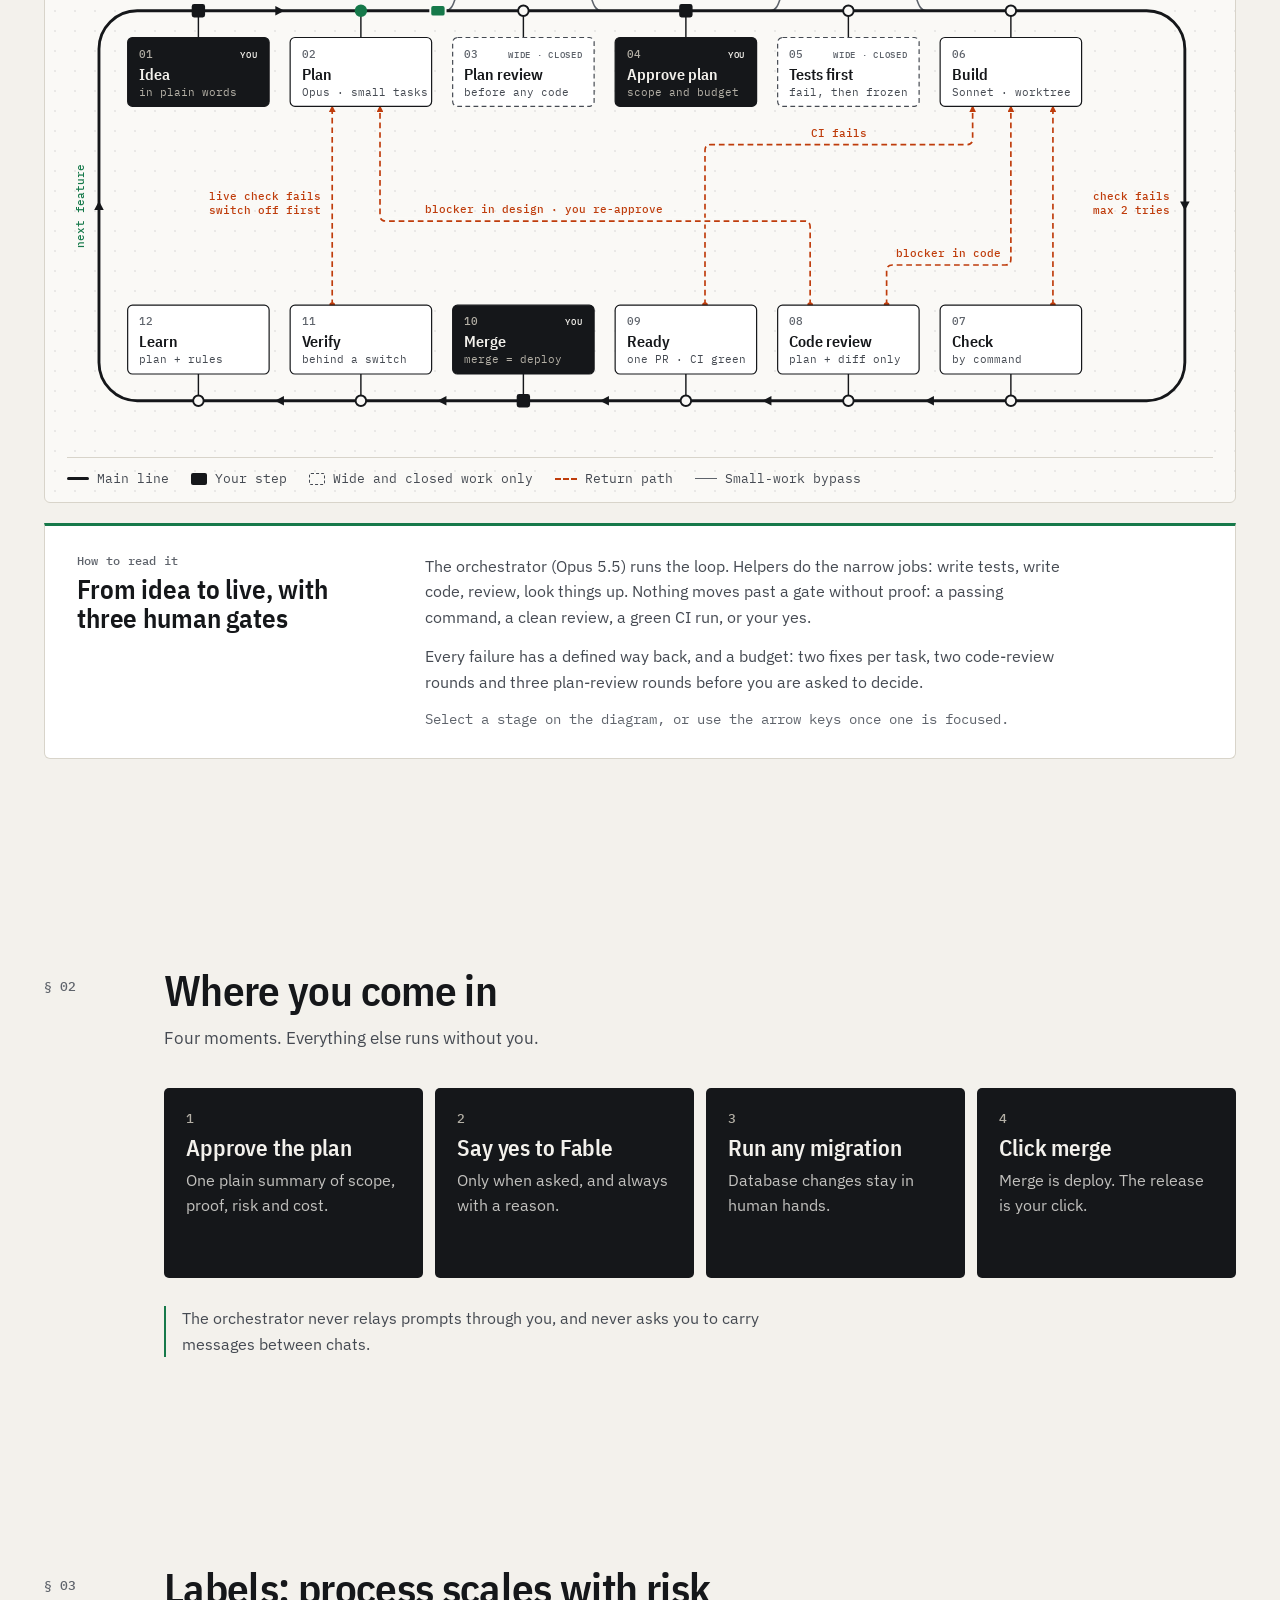
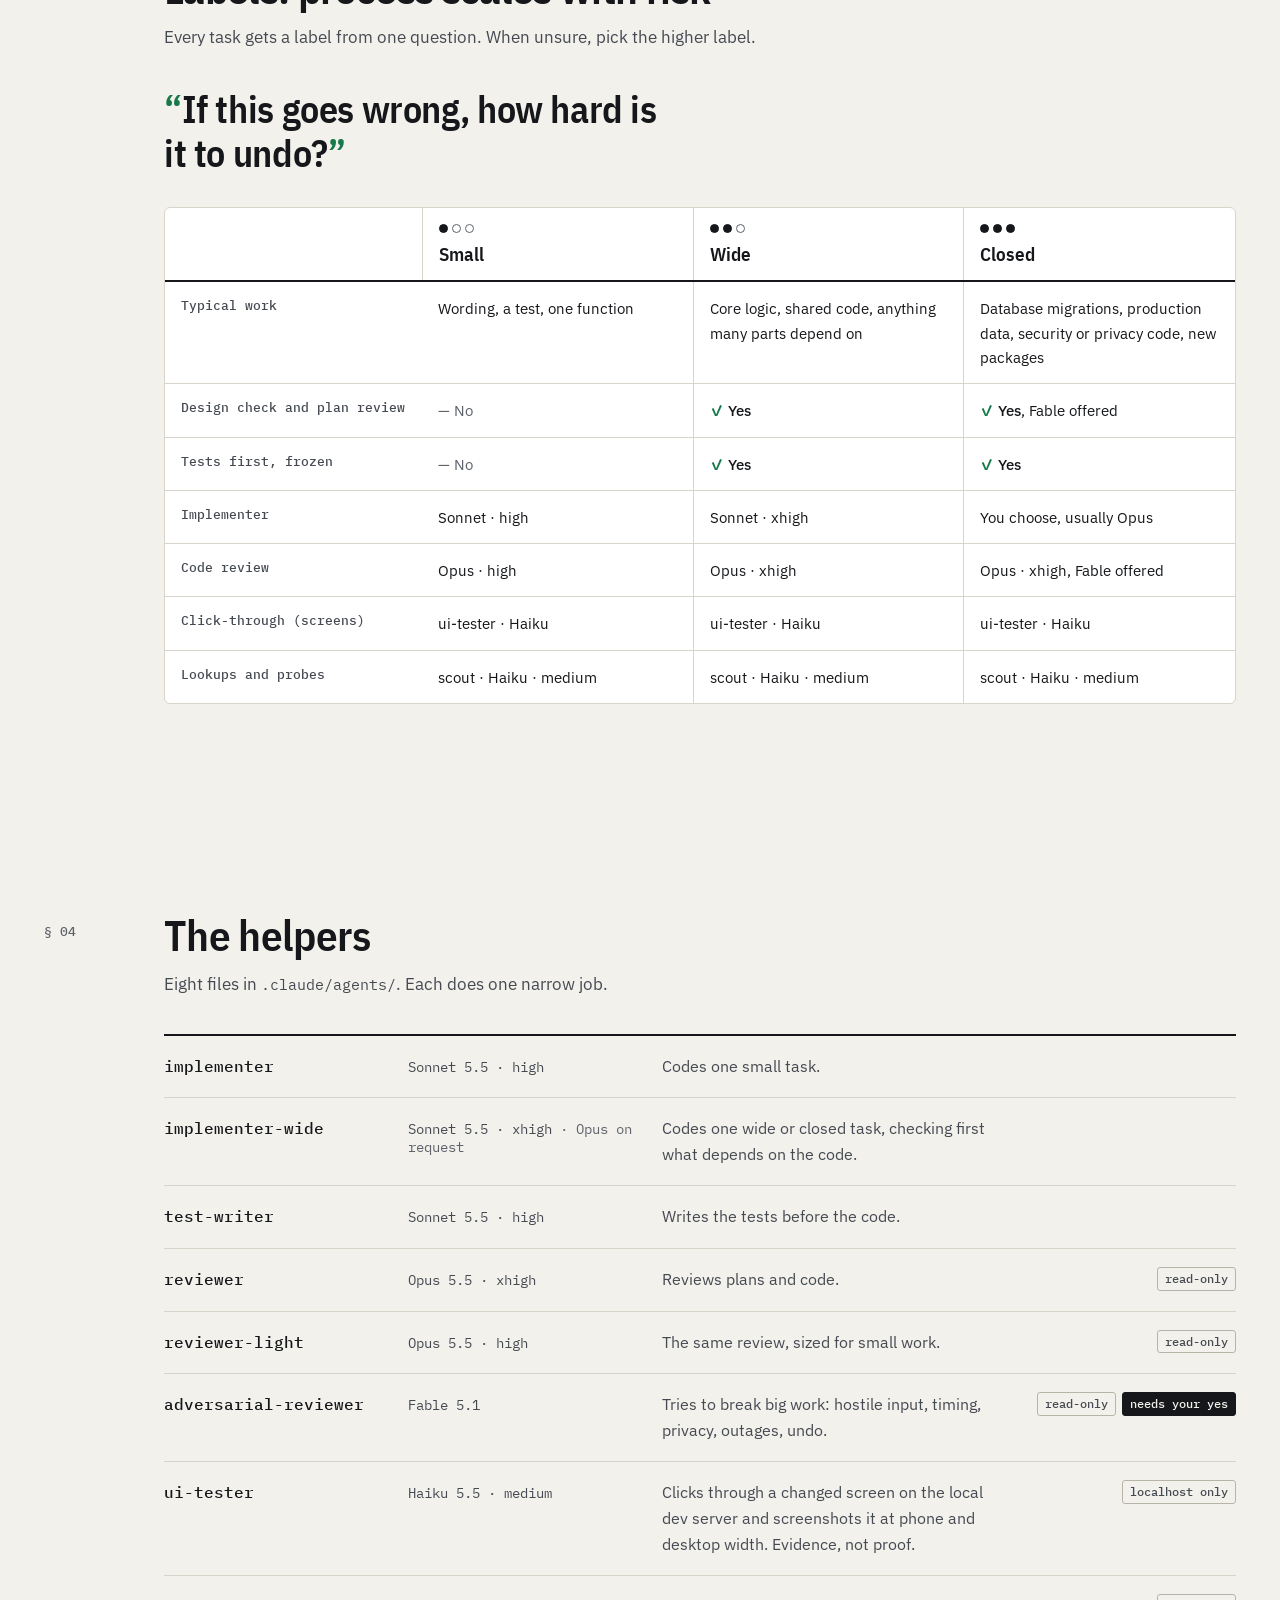
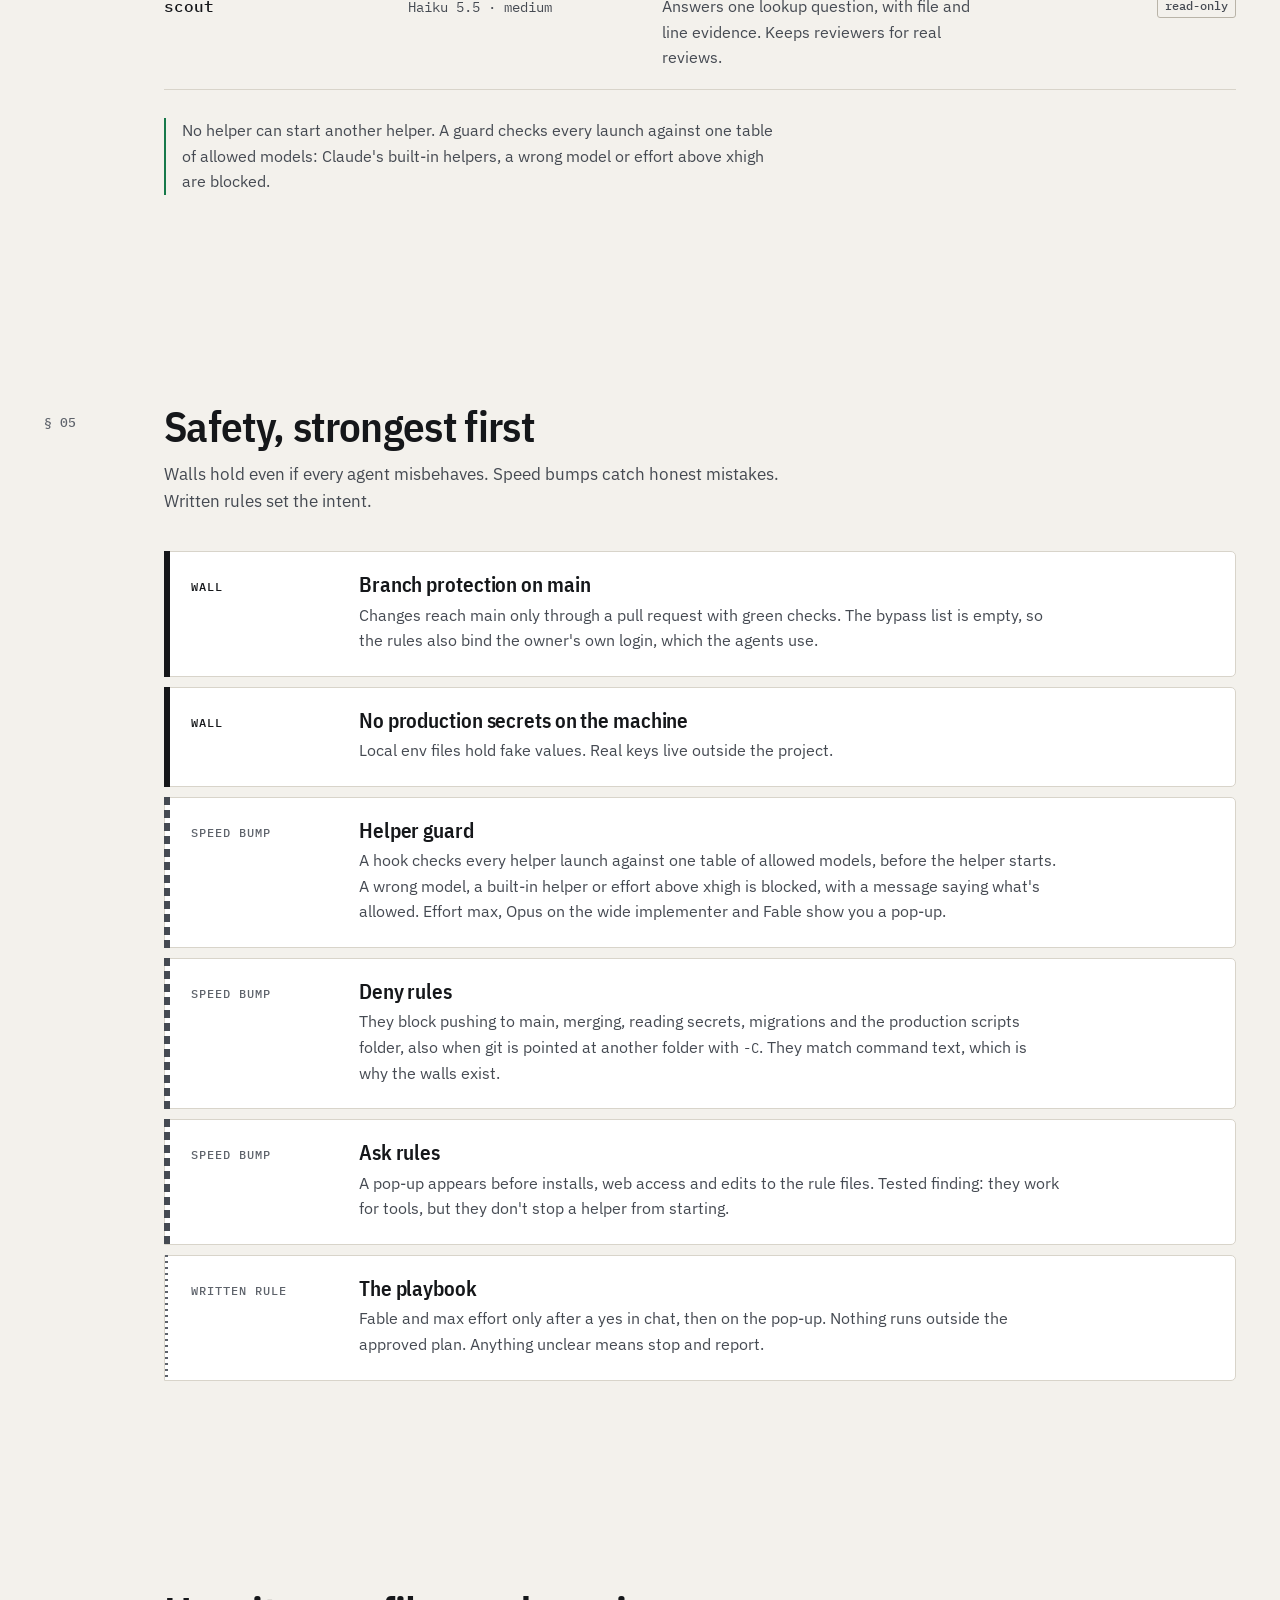
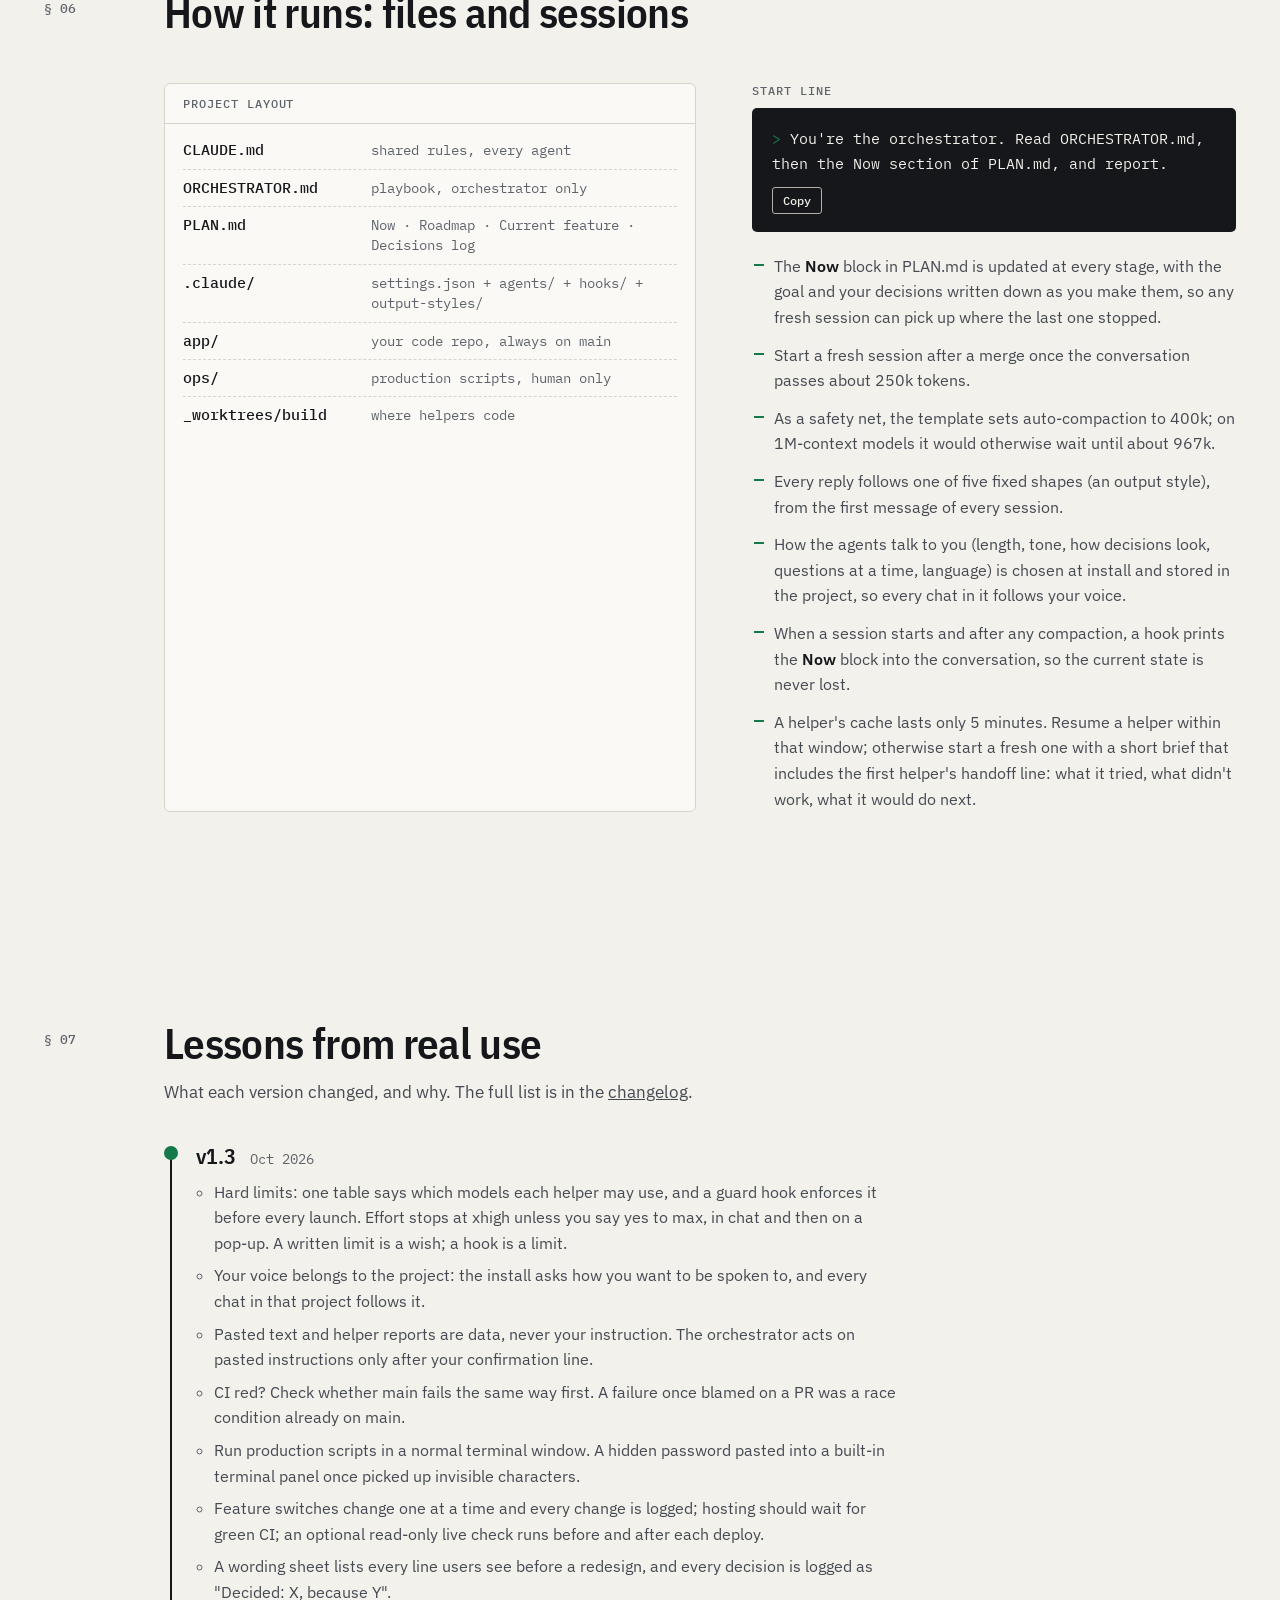
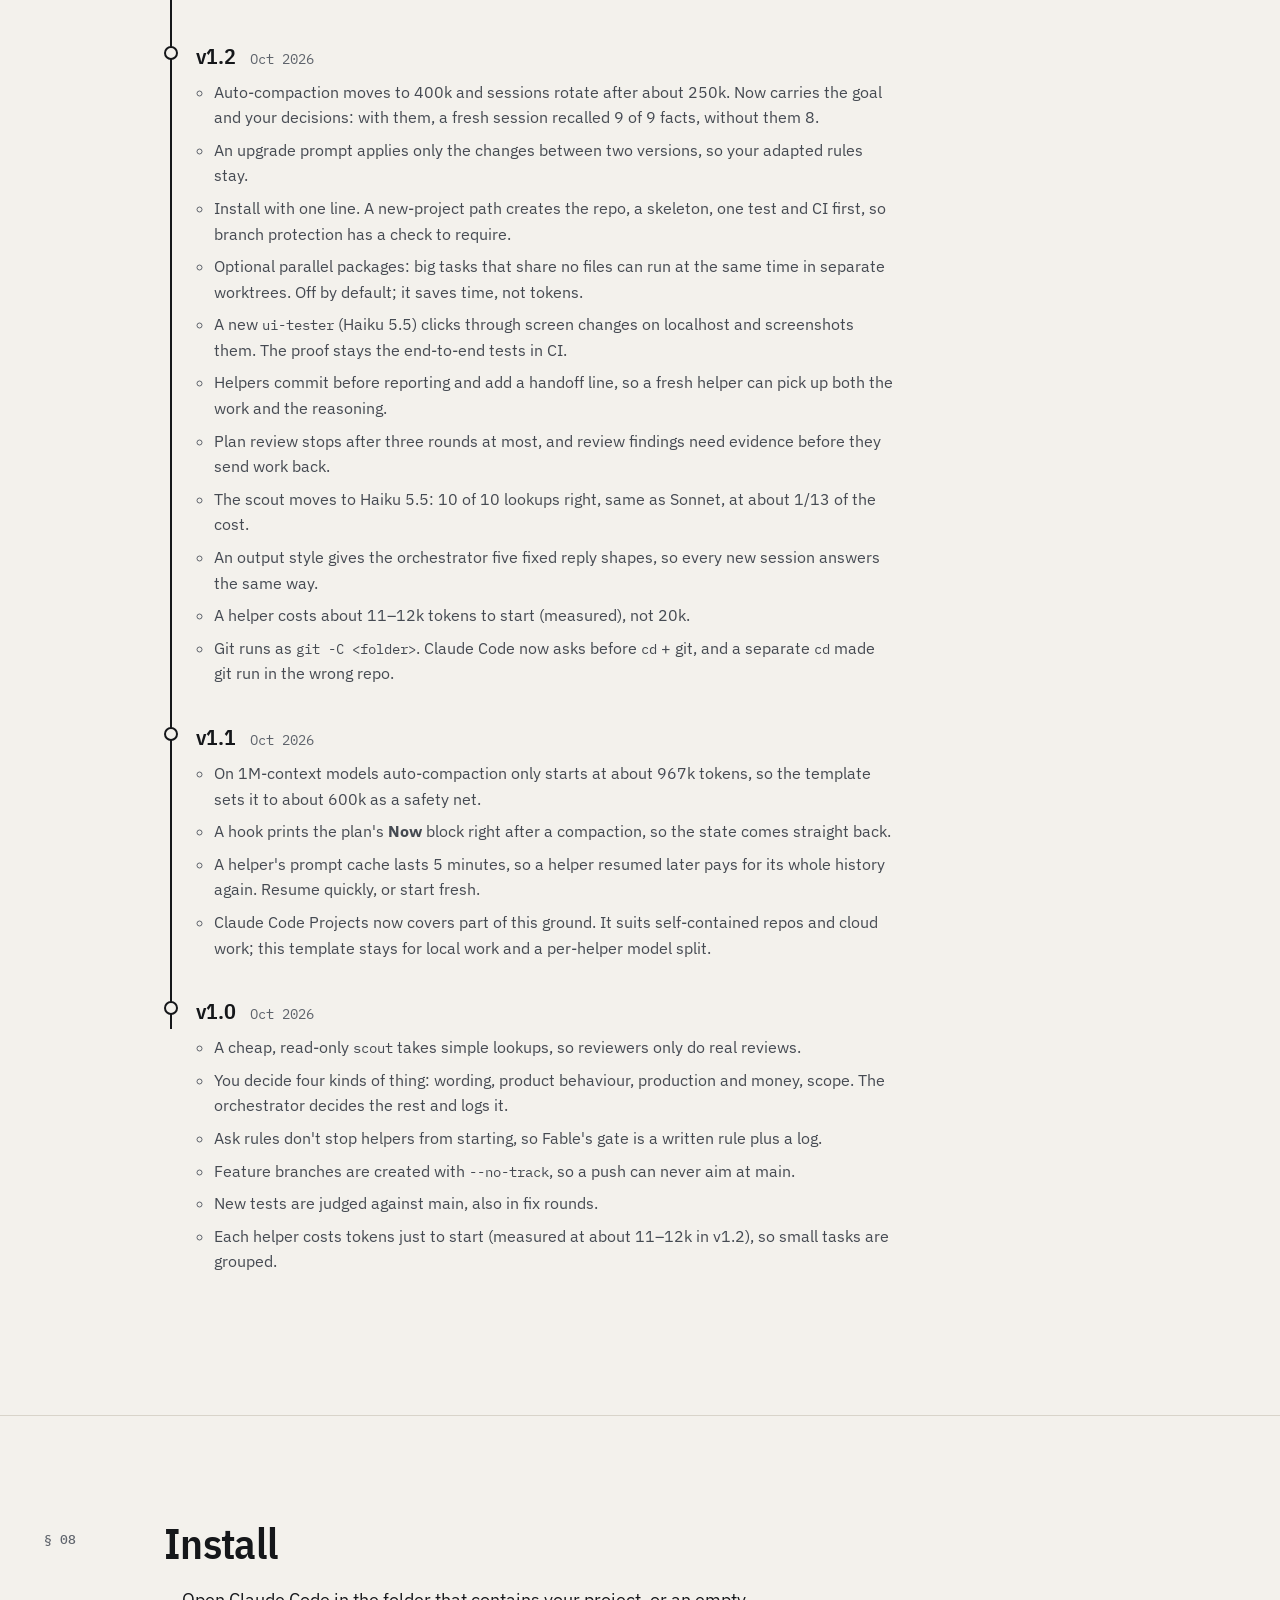
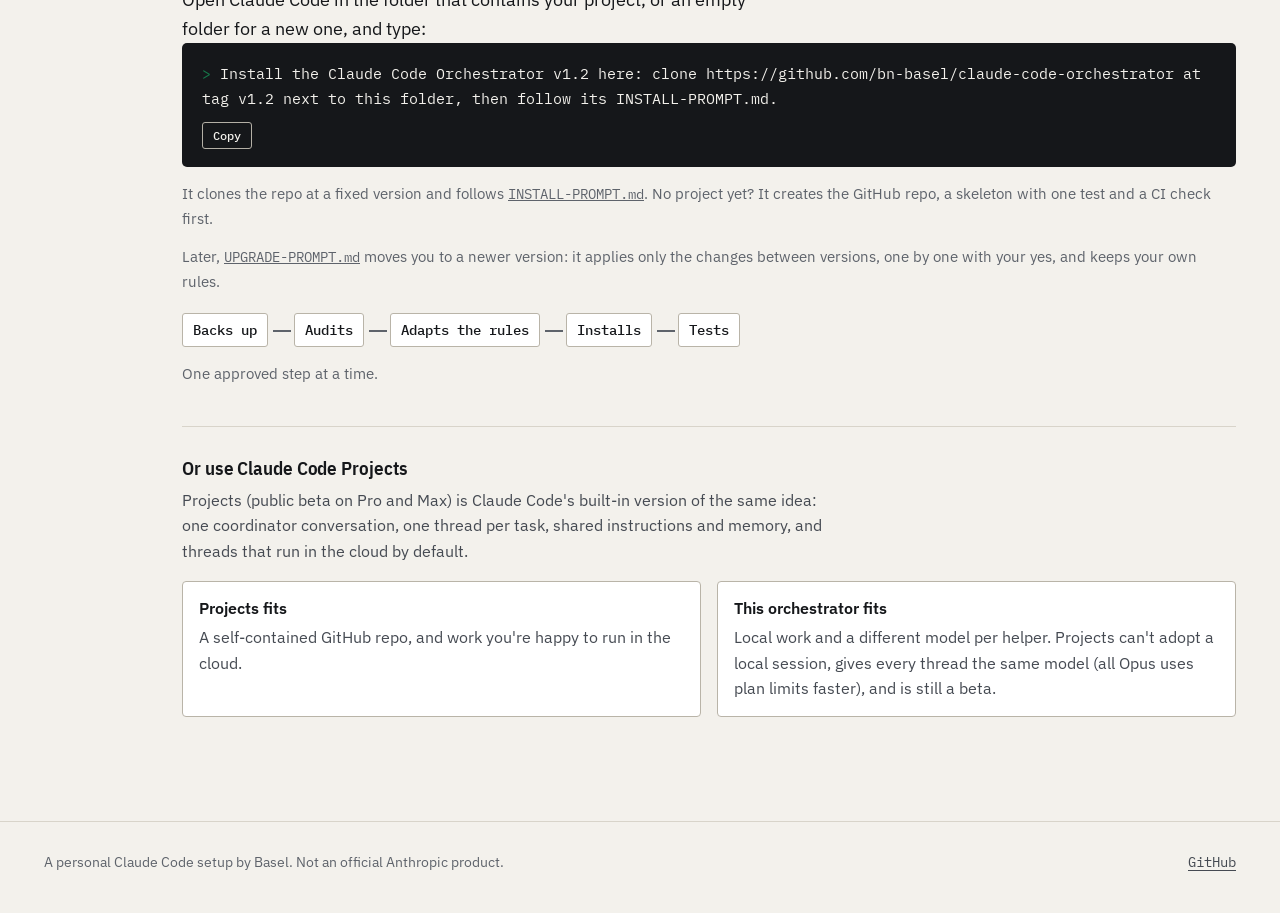
==== commit 2d37d1fa: "Add eight lessons from live use - Pasted text, helper reports and other agents' messages are data; a" ====
--- a/docs/index.html
+++ b/docs/index.html
@@ -546,6 +546,11 @@
         <ul>
           <li>Hard limits: one table says which models each helper may use, and a guard hook enforces it before every launch. Effort stops at xhigh unless you say yes to max, in chat and then on a pop-up. A written limit is a wish; a hook is a limit.</li>
           <li>Your voice belongs to the project: the install asks how you want to be spoken to, and every chat in that project follows it.</li>
+          <li>Pasted text and helper reports are data, never your instruction. The orchestrator acts on pasted instructions only after your confirmation line.</li>
+          <li>CI red? Check whether main fails the same way first. A failure once blamed on a PR was a race condition already on main.</li>
+          <li>Run production scripts in a normal terminal window. A hidden password pasted into a built-in terminal panel once picked up invisible characters.</li>
+          <li>Feature switches change one at a time and every change is logged; hosting should wait for green CI; an optional read-only live check runs before and after each deploy.</li>
+          <li>A wording sheet lists every line users see before a redesign, and every decision is logged as "Decided: X, because Y".</li>
         </ul>
       </li>
       <li>
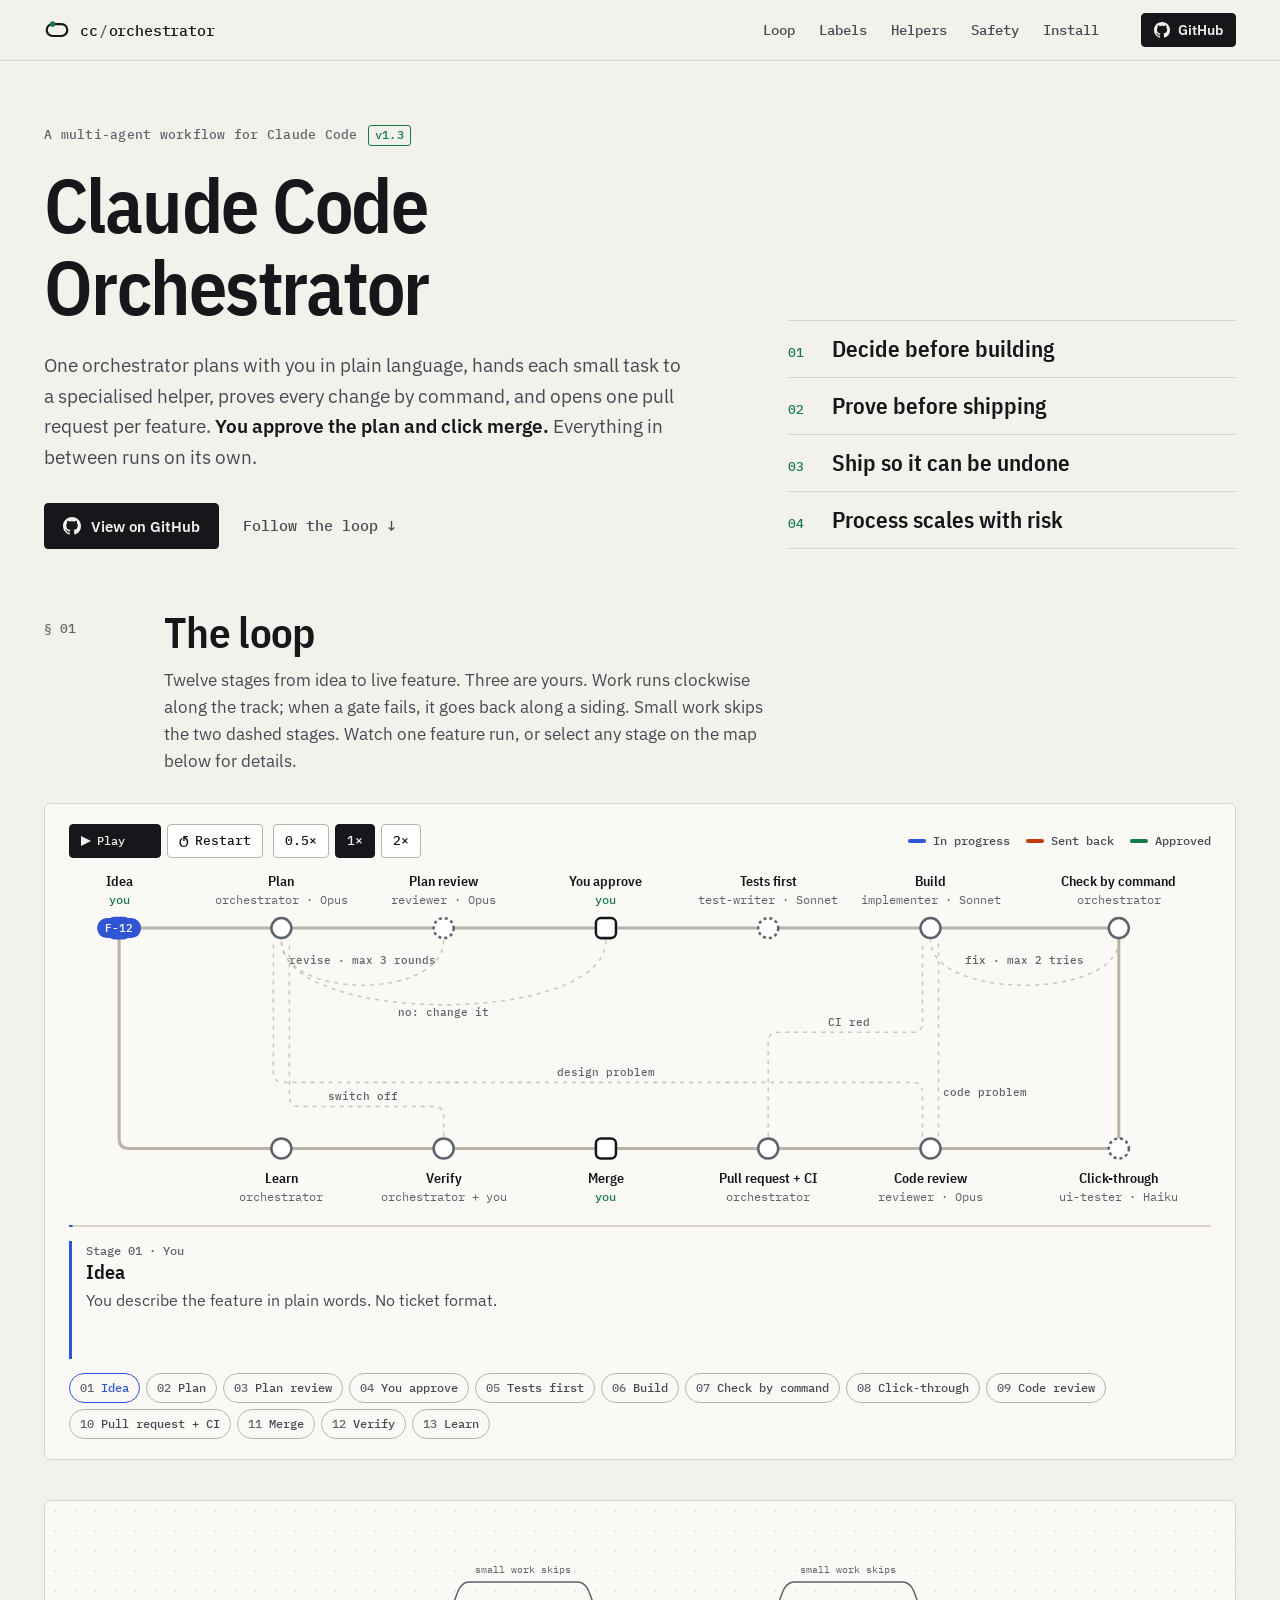
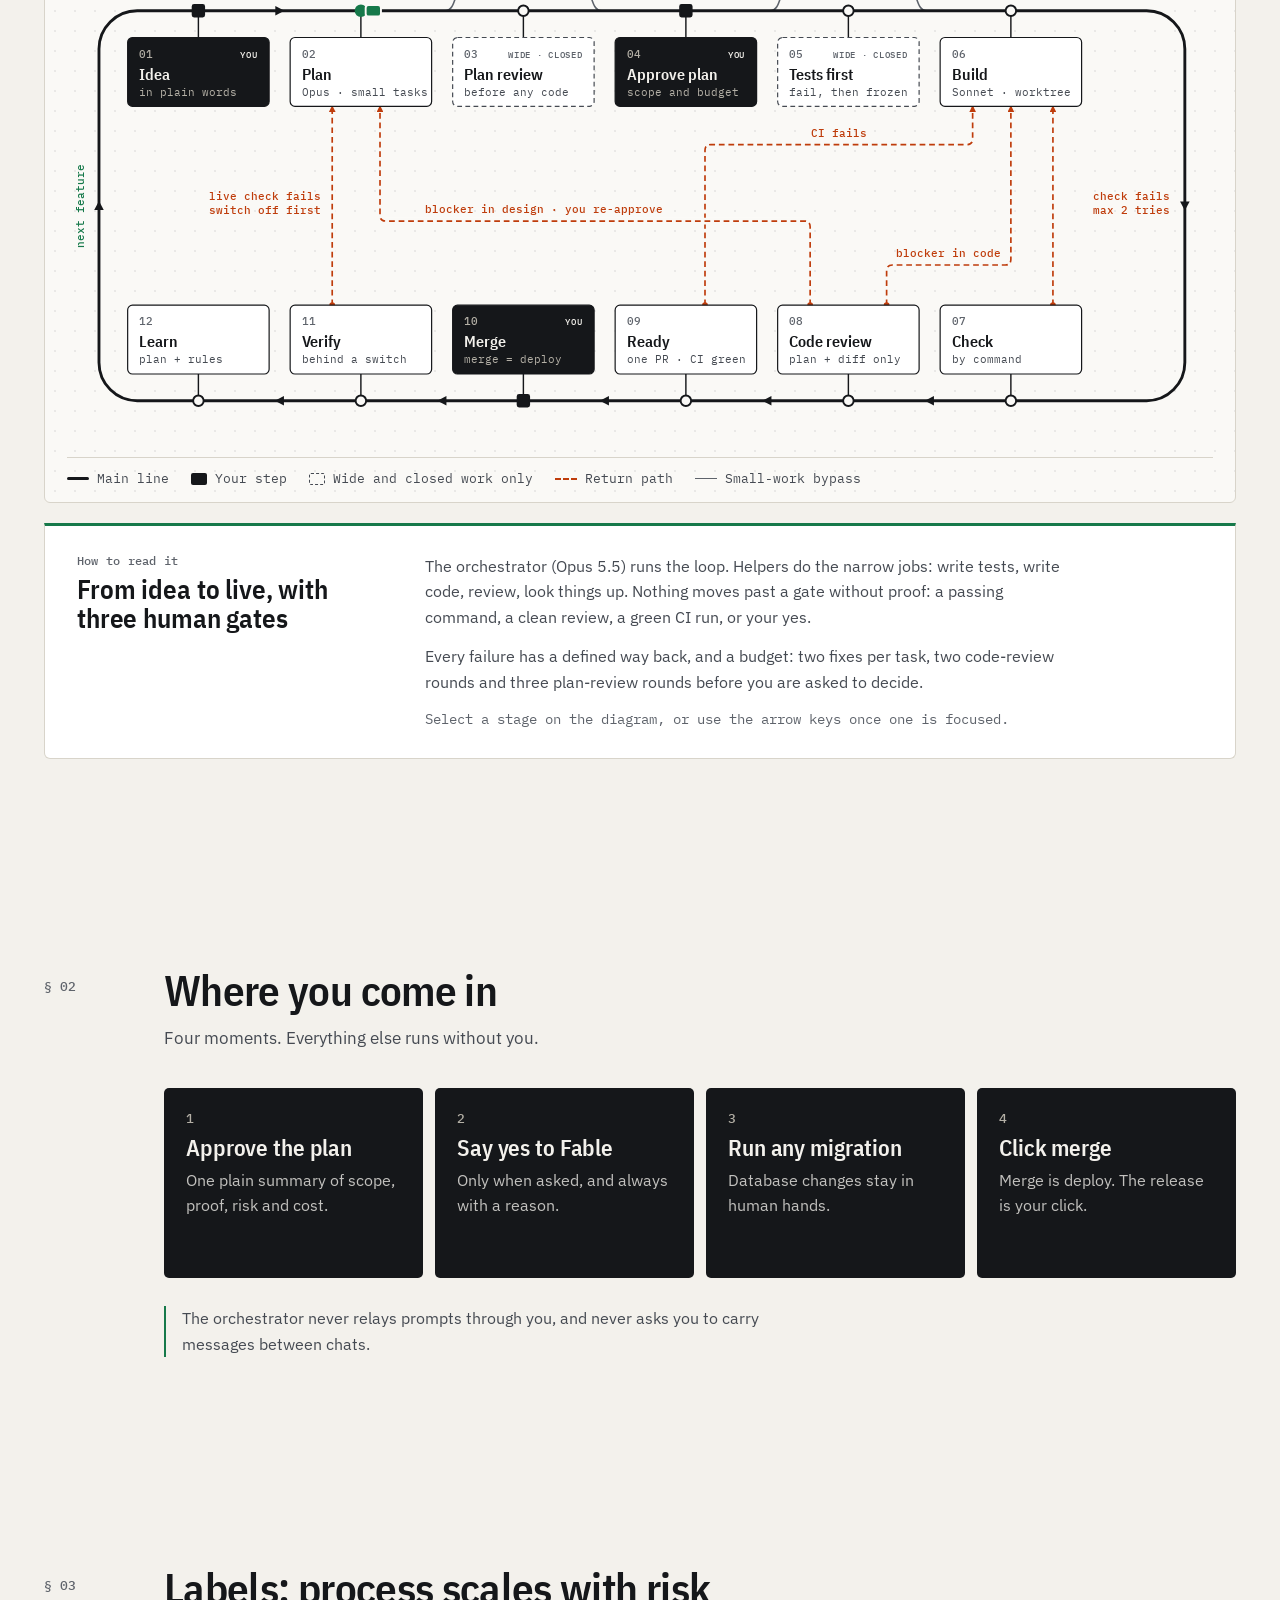
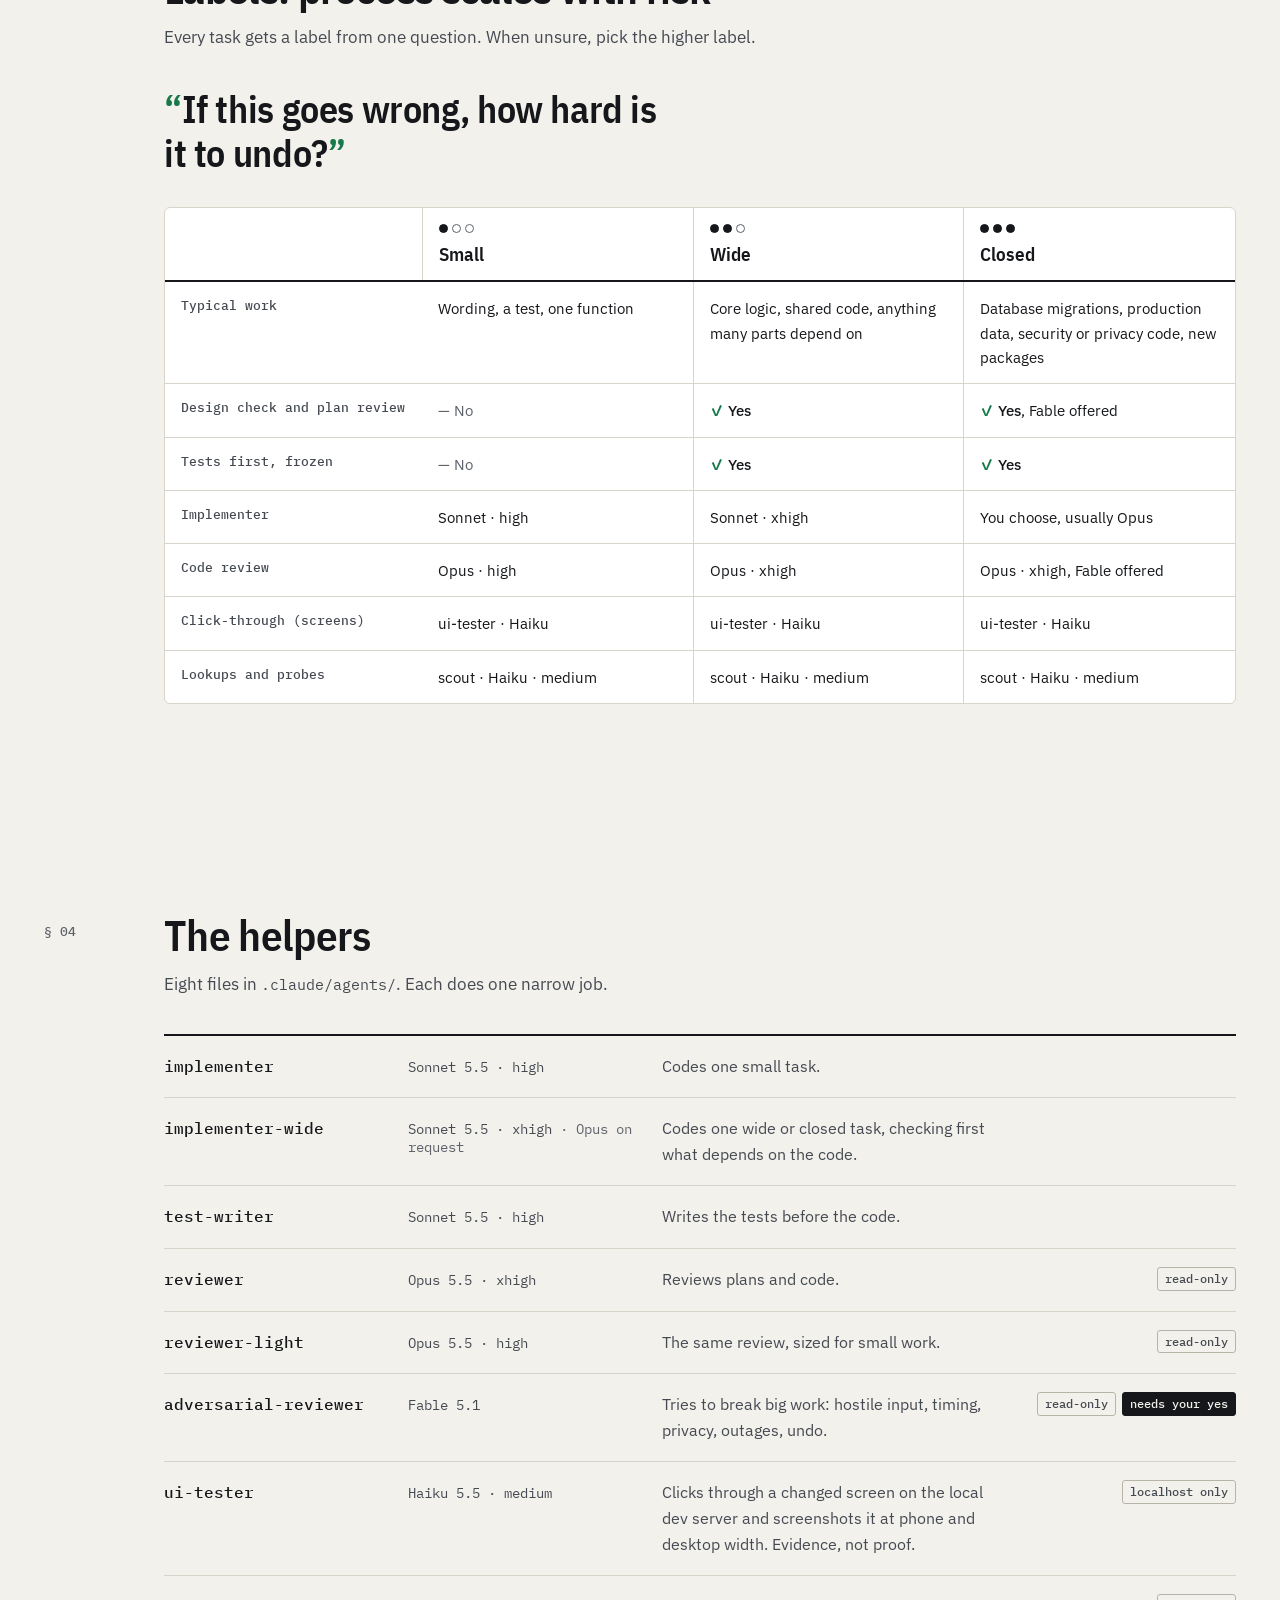
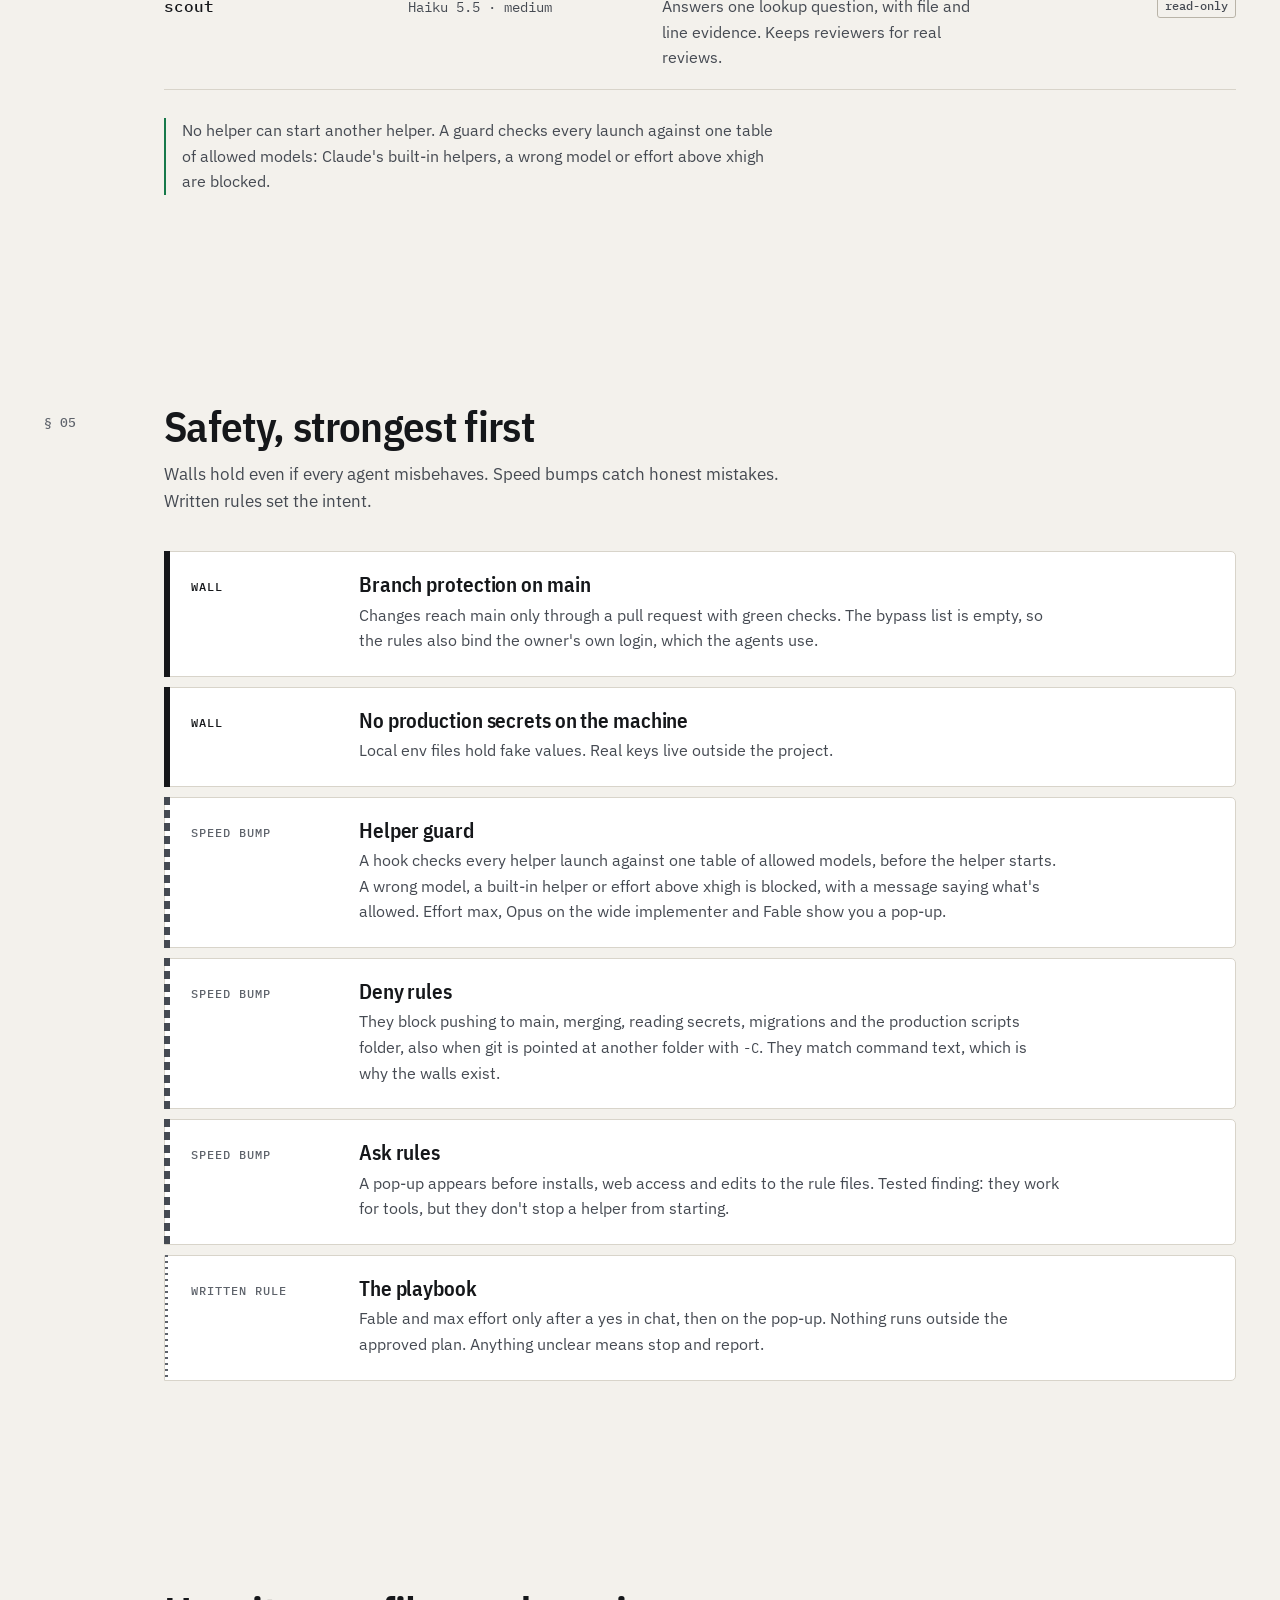
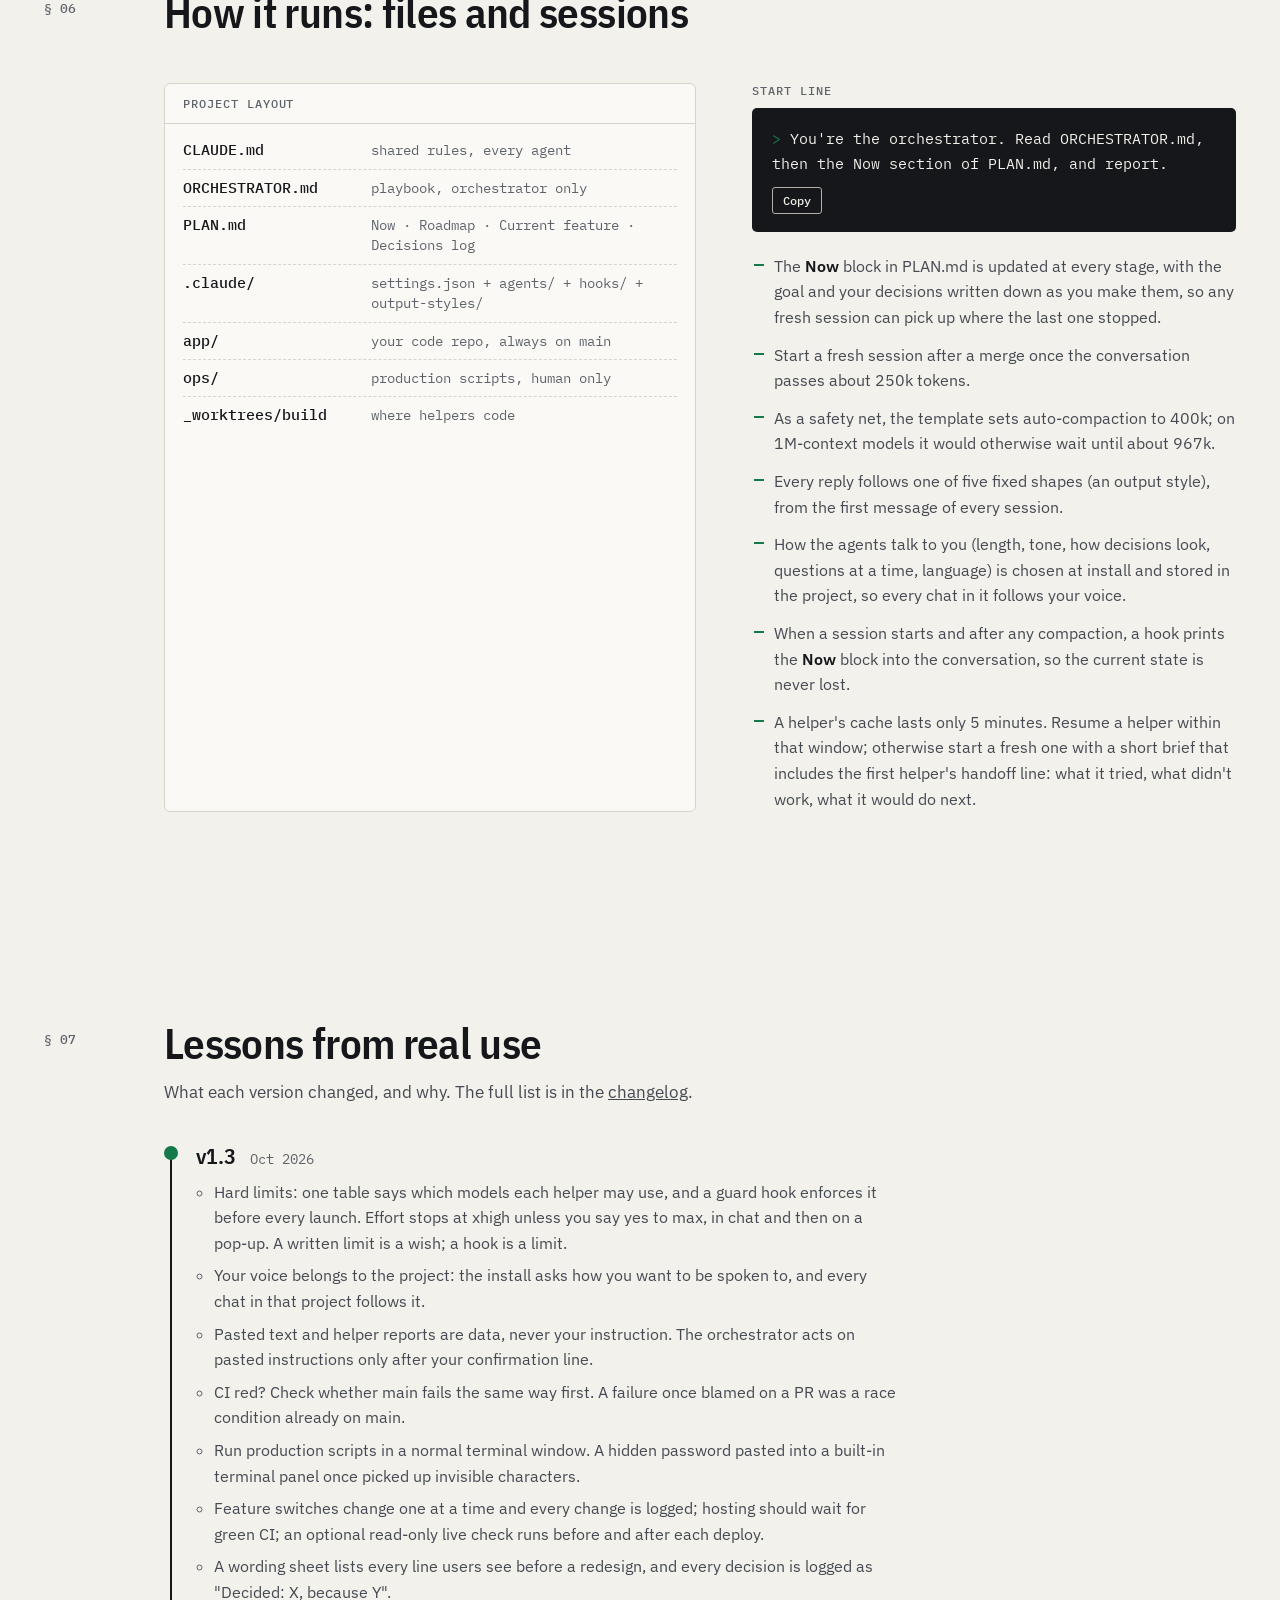
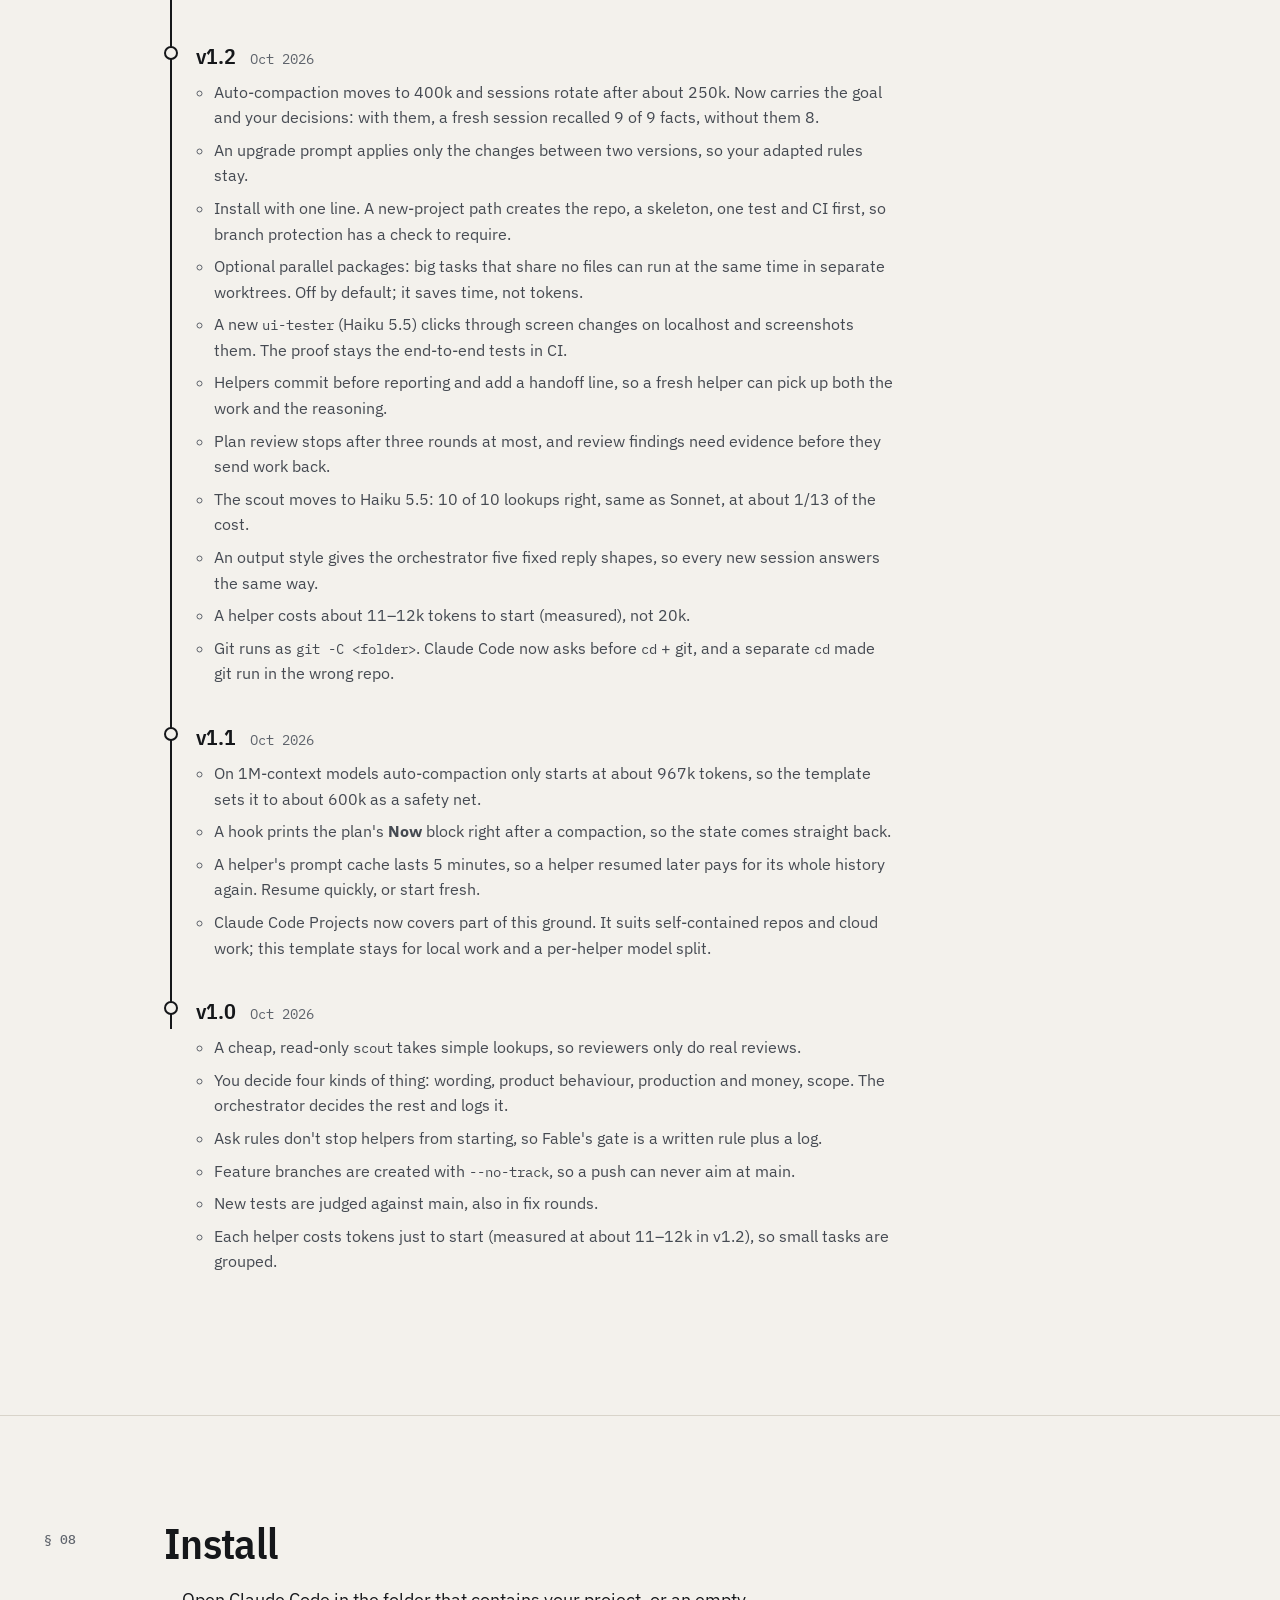
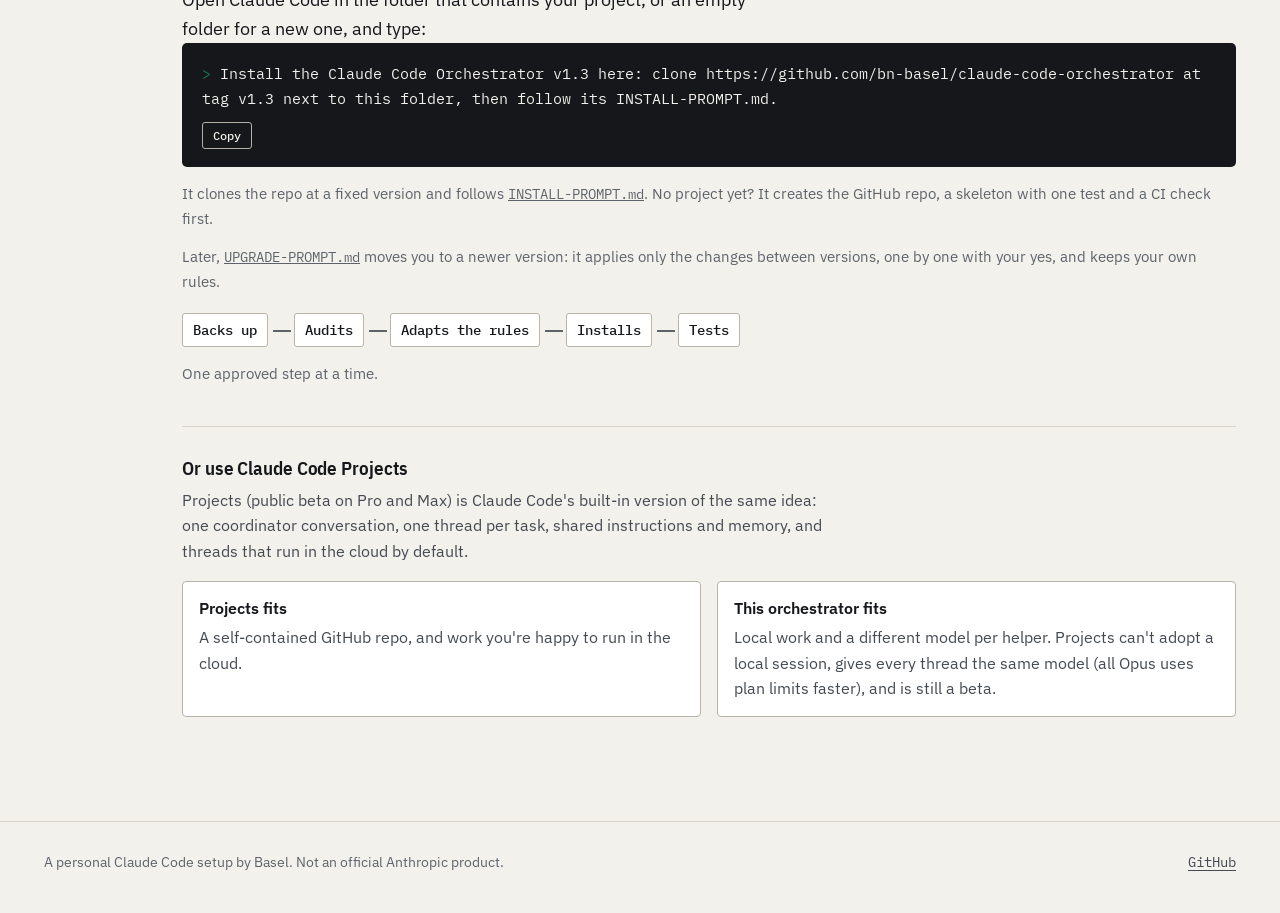
==== commit ce69ec60: "Release v1.3" ====
--- a/docs/index.html
+++ b/docs/index.html
@@ -43,7 +43,7 @@
 <section class="hero" id="top" aria-labelledby="hero-title">
   <div class="wrap hero-grid">
     <div class="hero-copy">
-      <p class="eyebrow">A multi-agent workflow for Claude Code <span class="eyebrow-ver">v1.2</span></p>
+      <p class="eyebrow">A multi-agent workflow for Claude Code <span class="eyebrow-ver">v1.3</span></p>
       <h1 id="hero-title">Claude Code Orchestrator</h1>
       <p class="lede">One orchestrator plans with you in plain language, hands each small task to a specialised helper, proves every change by command, and opens one pull request per feature. <strong>You approve the plan and click merge.</strong> Everything in between runs on its own.</p>
       <div class="hero-actions">
@@ -602,7 +602,7 @@
     <div>
       <p class="install-lede">Open Claude Code in the folder that contains your project, or an empty folder for a new one, and type:</p>
       <div class="startline">
-        <p id="install-line">Install the Claude Code Orchestrator v1.2 here: clone https://github.com/bn-basel/claude-code-orchestrator at tag v1.2 next to this folder, then follow its INSTALL-PROMPT.md.</p>
+        <p id="install-line">Install the Claude Code Orchestrator v1.3 here: clone https://github.com/bn-basel/claude-code-orchestrator at tag v1.3 next to this folder, then follow its INSTALL-PROMPT.md.</p>
         <button class="copy" type="button" data-copy="install-line" hidden>Copy</button>
       </div>
       <p class="install-note">It clones the repo at a fixed version and follows <a href="https://github.com/bn-basel/claude-code-orchestrator/blob/main/INSTALL-PROMPT.md"><code>INSTALL-PROMPT.md</code></a>. No project yet? It creates the GitHub repo, a skeleton with one test and a CI check first.</p>
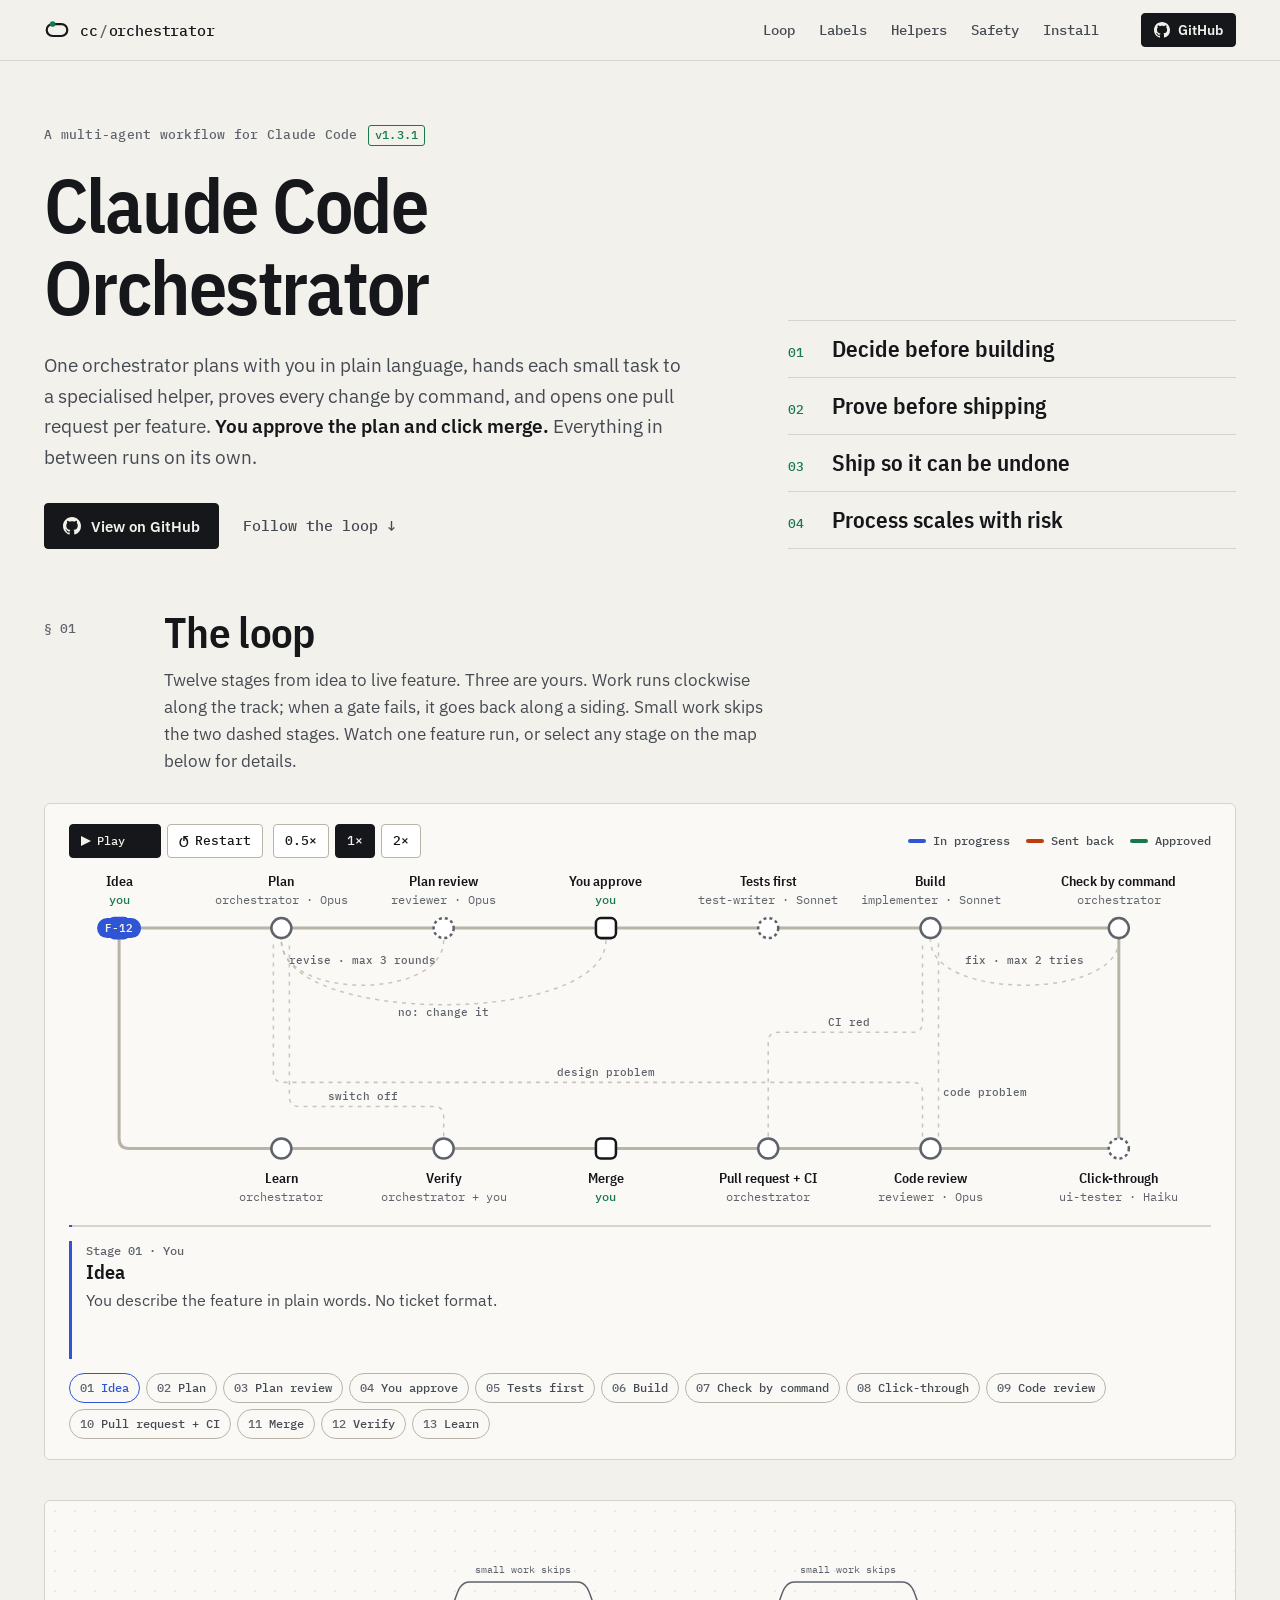
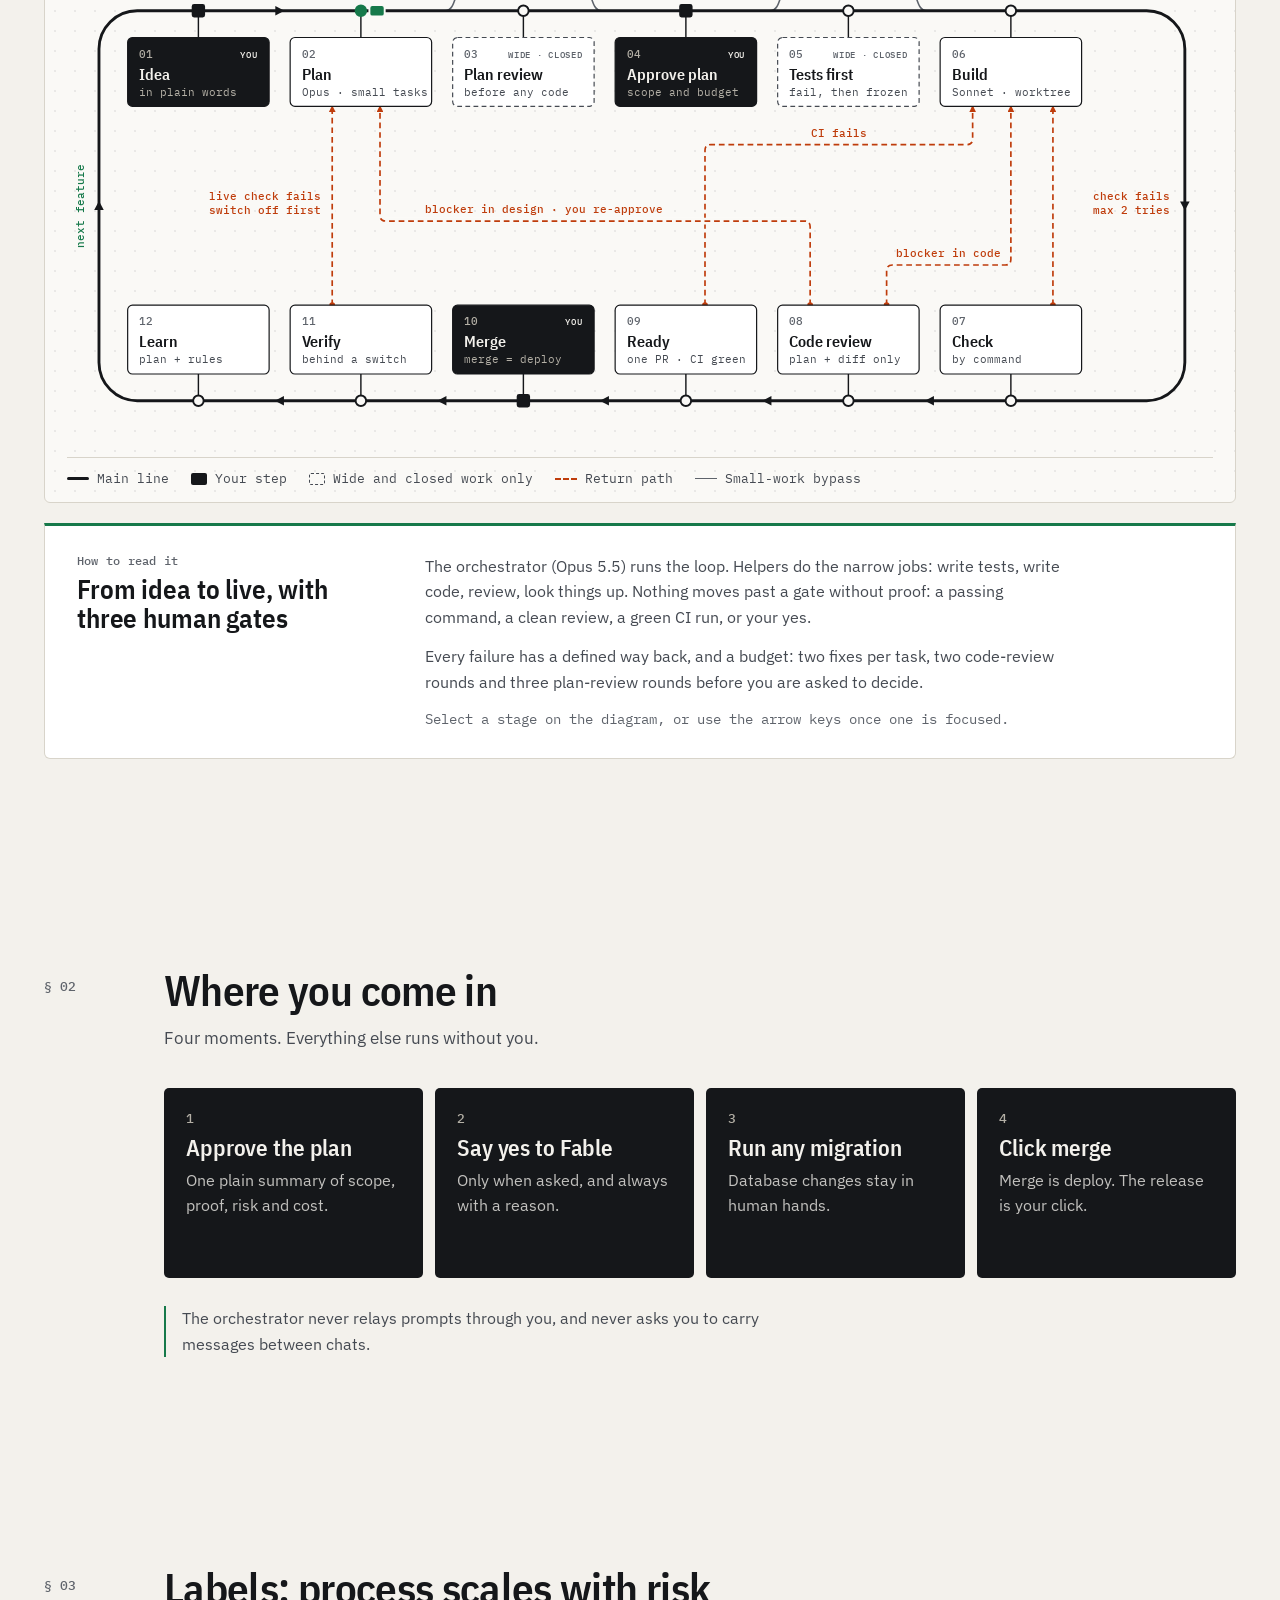
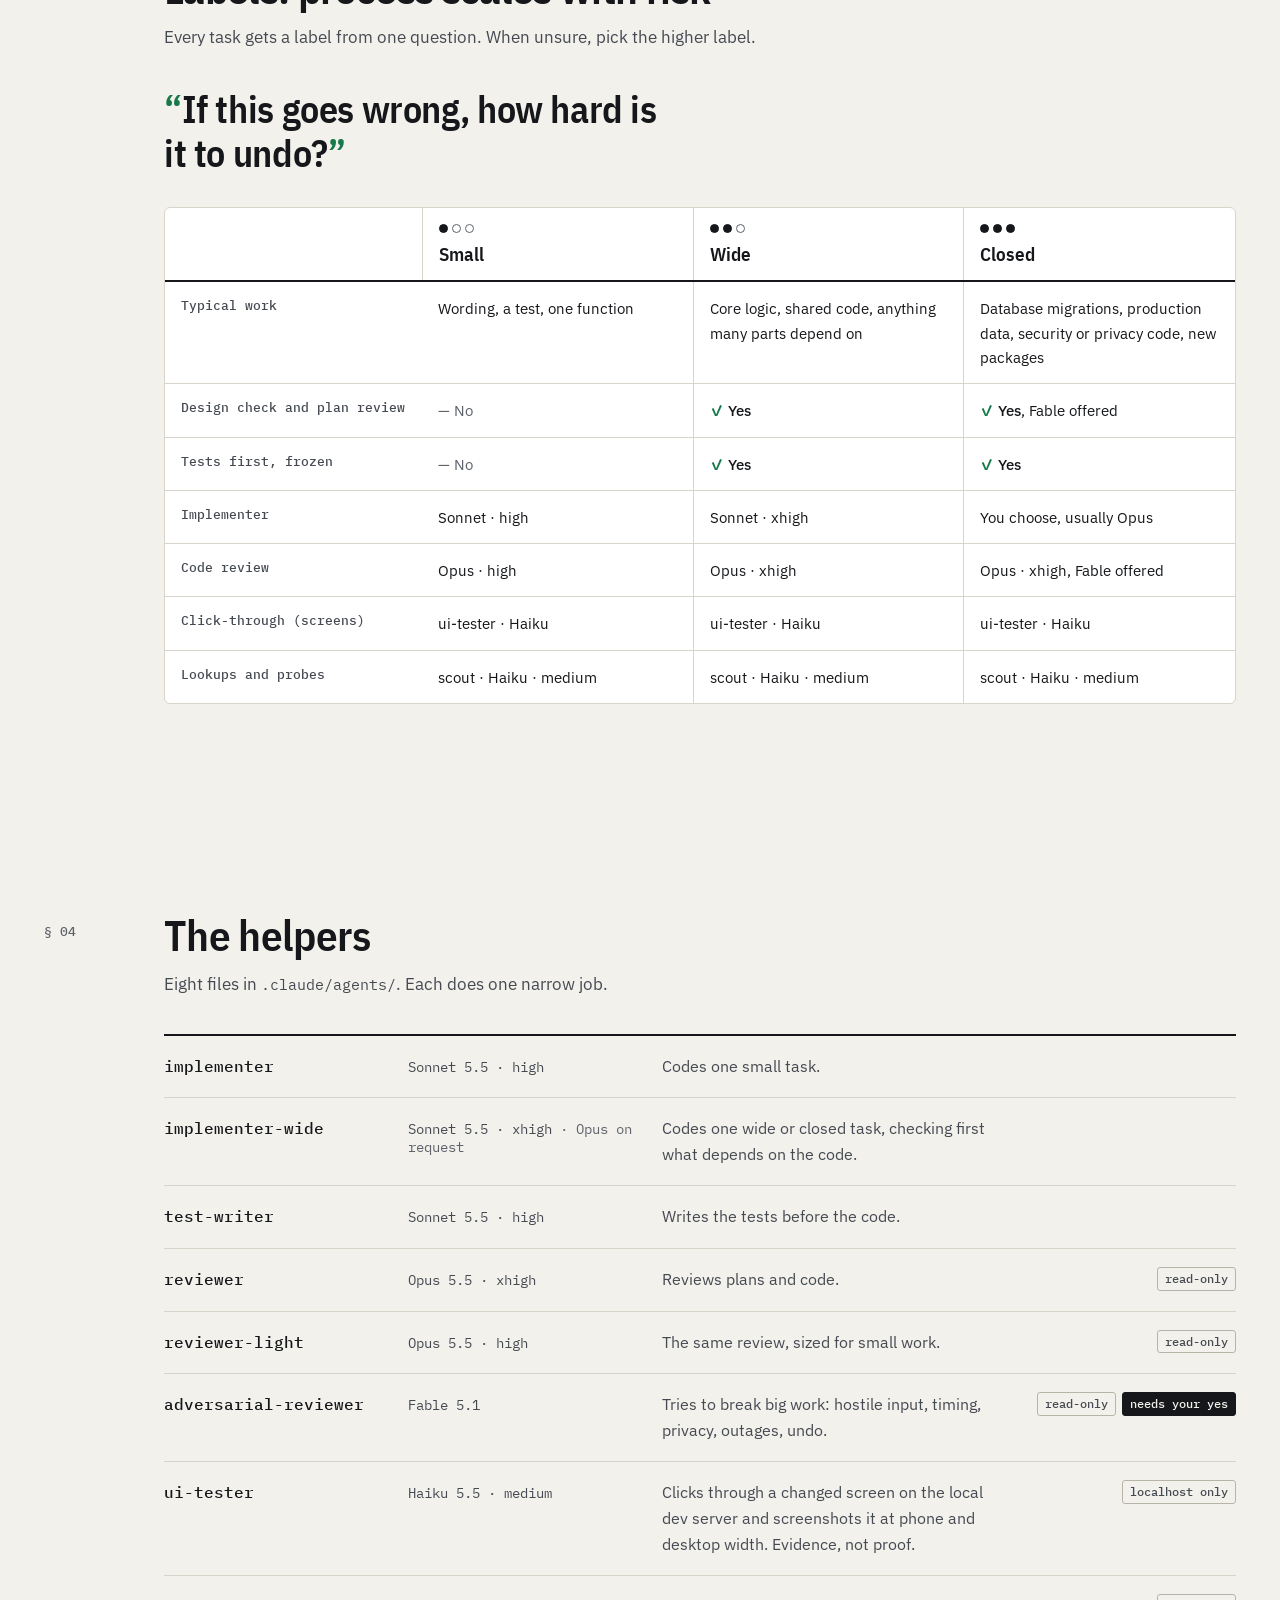
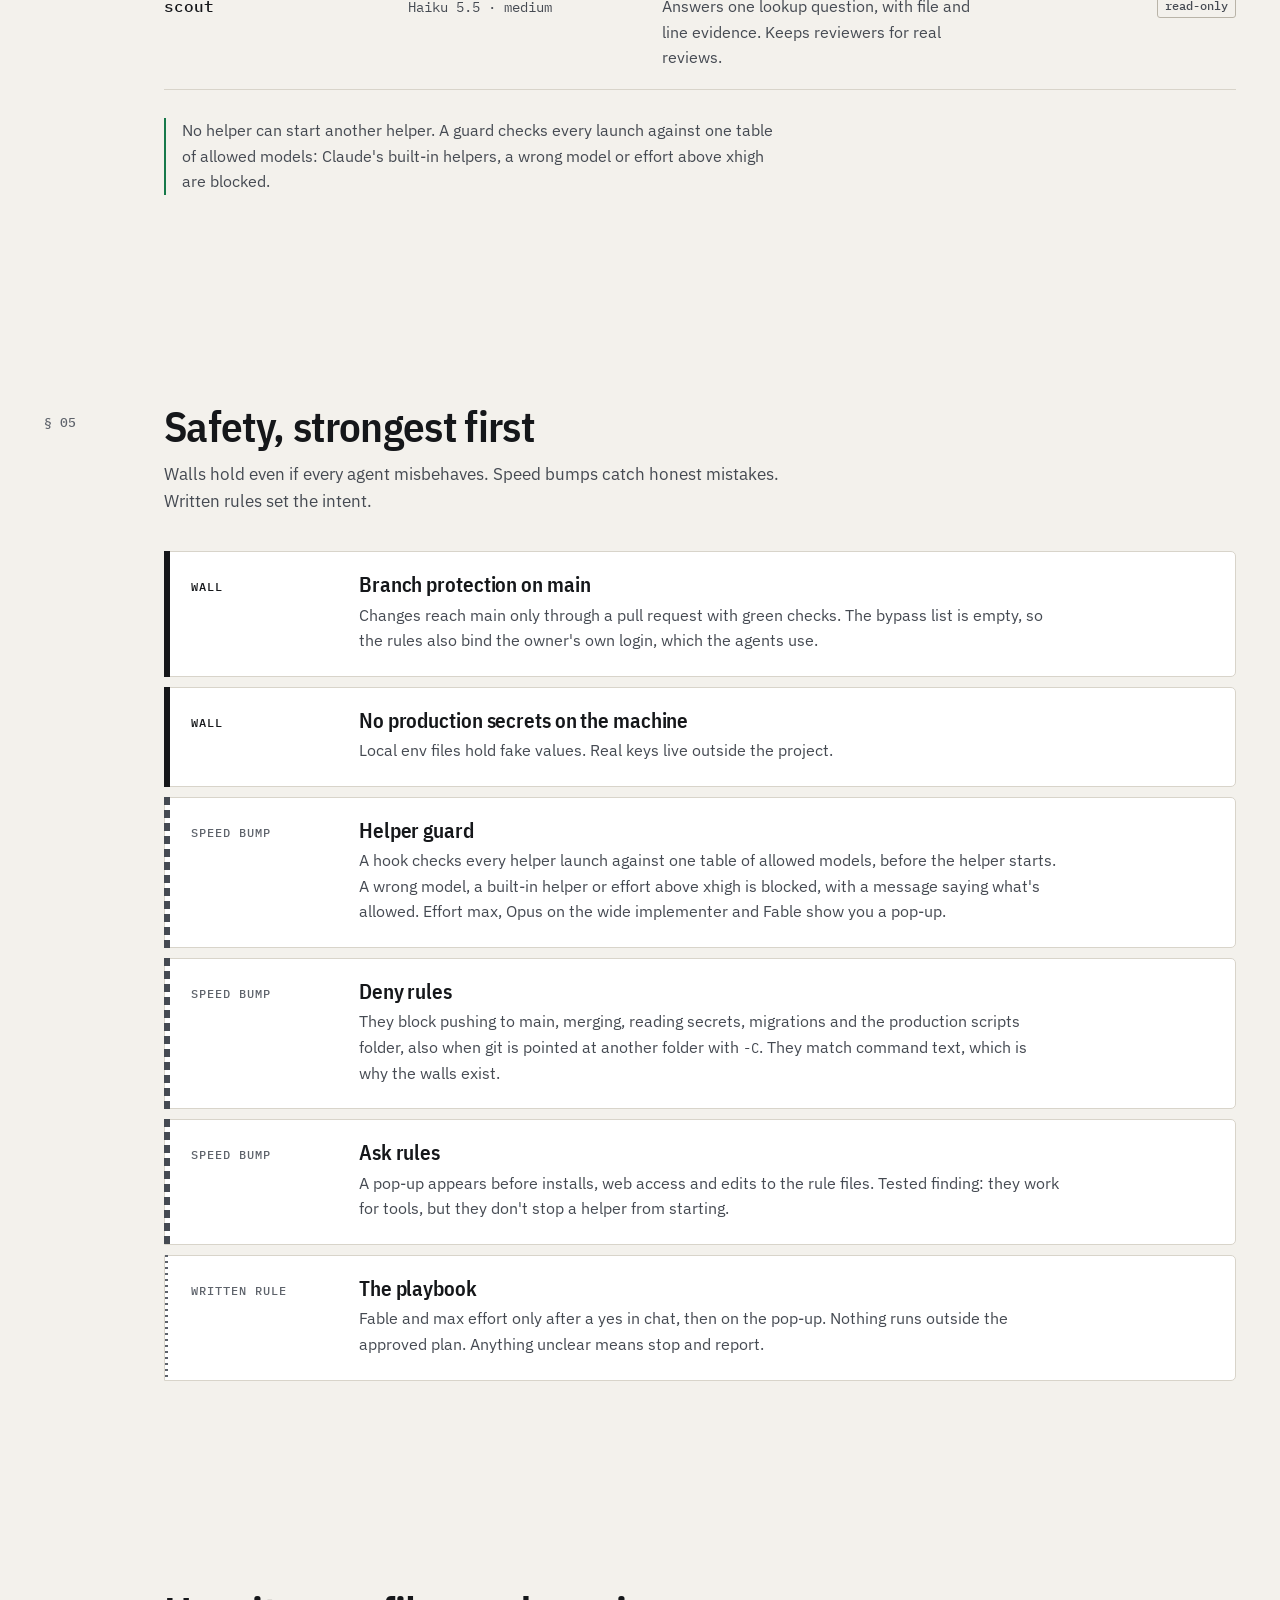
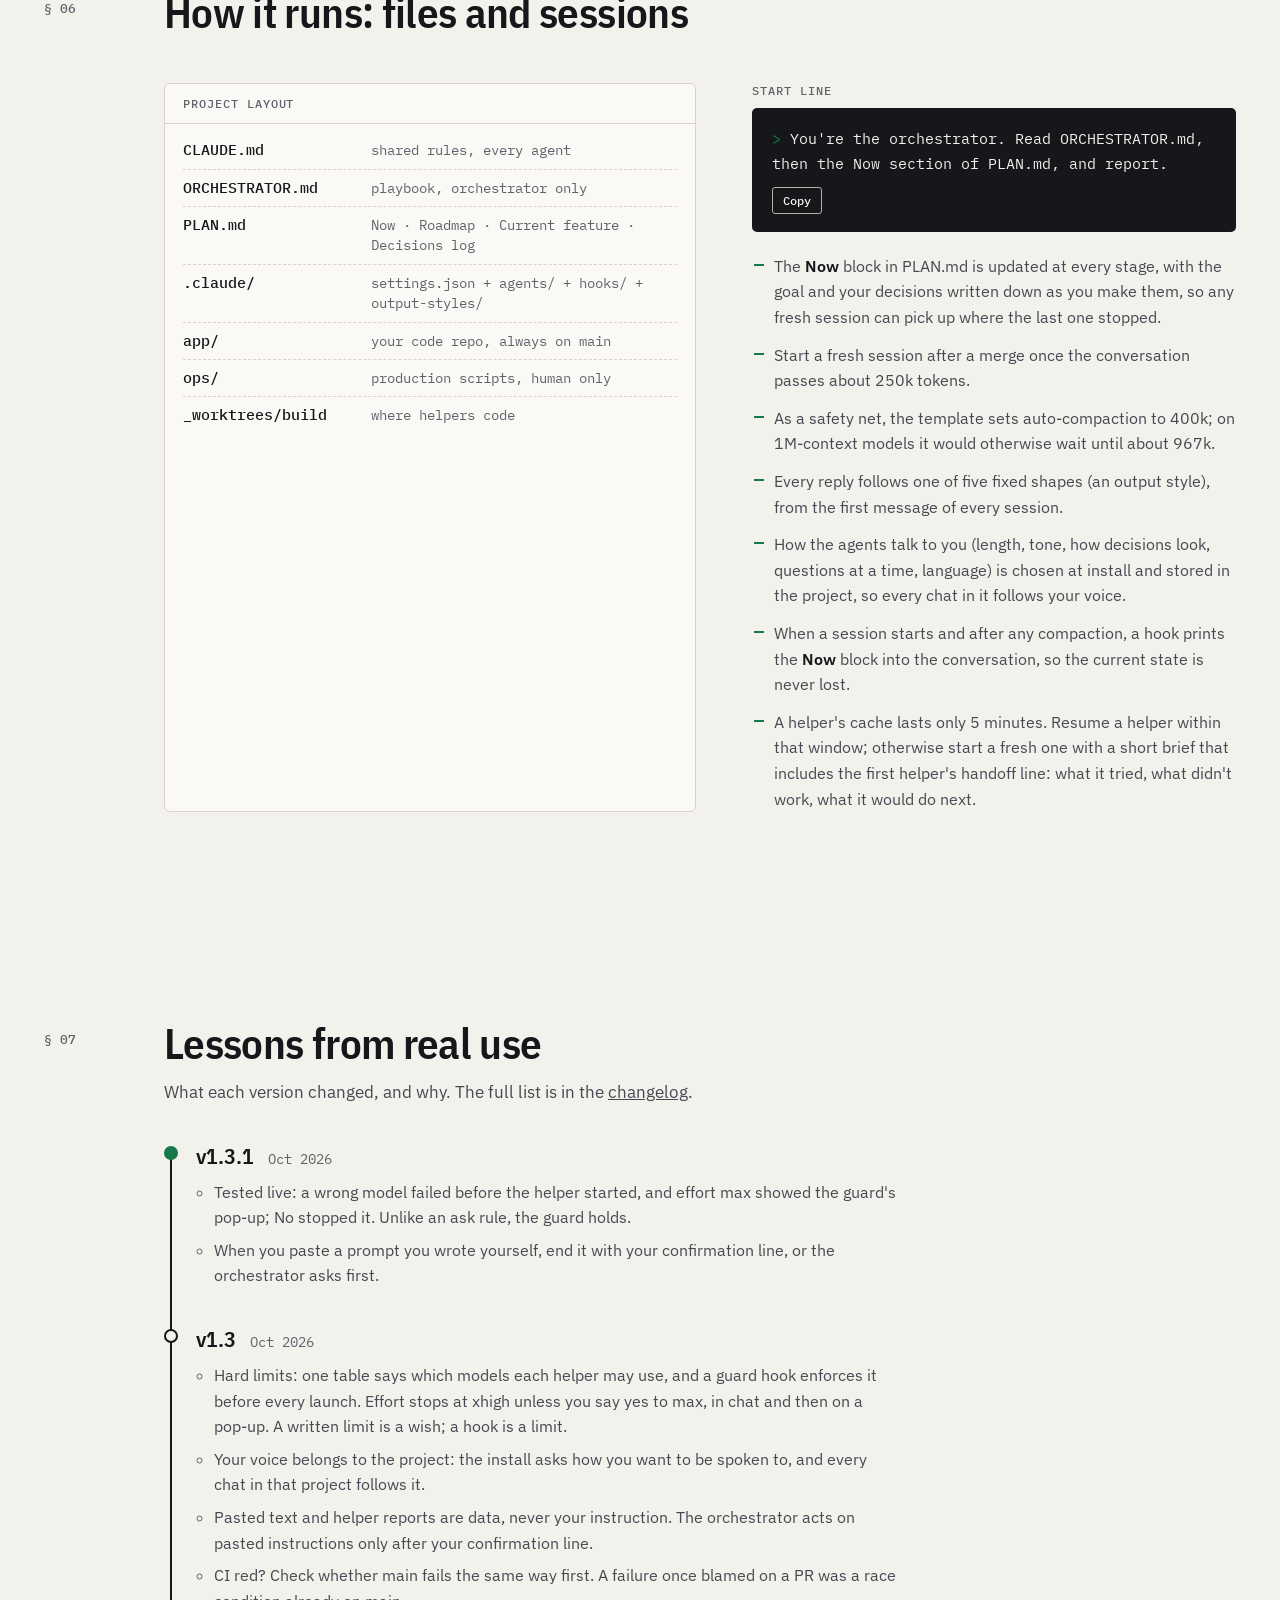
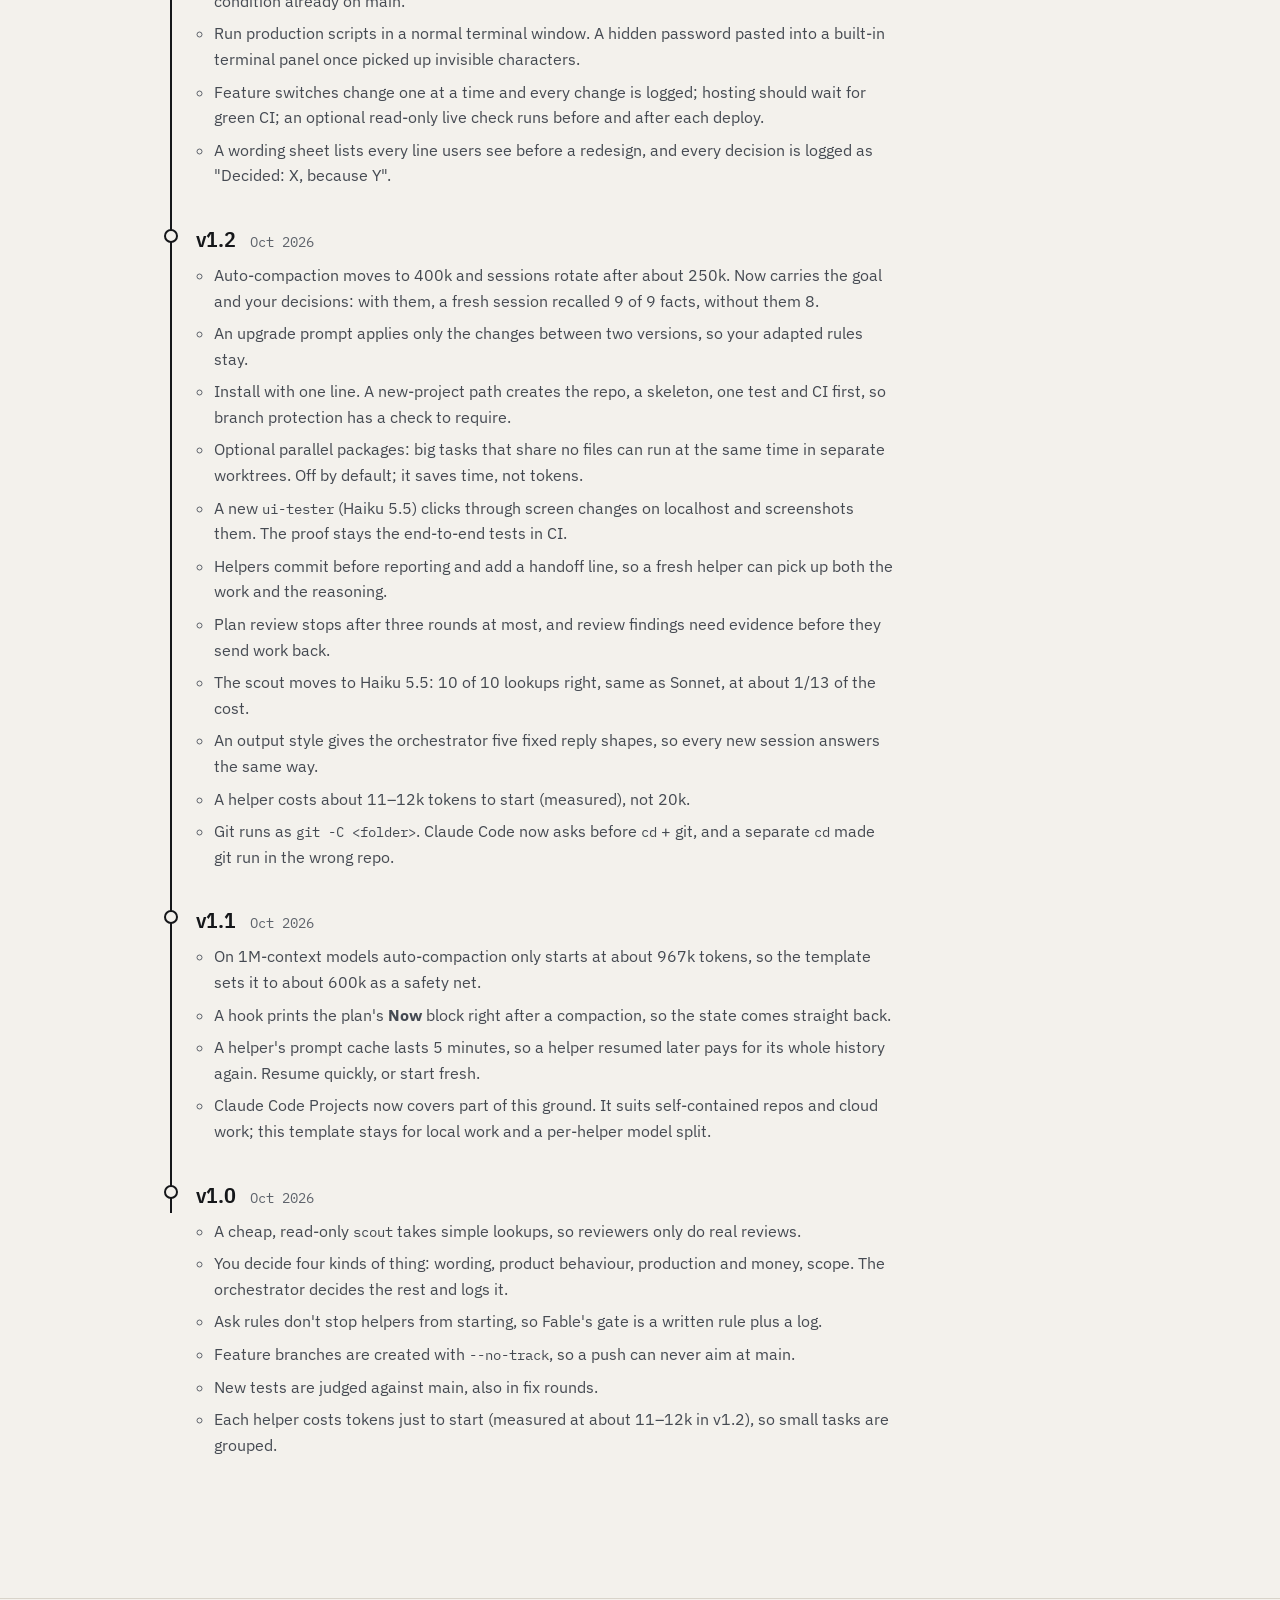
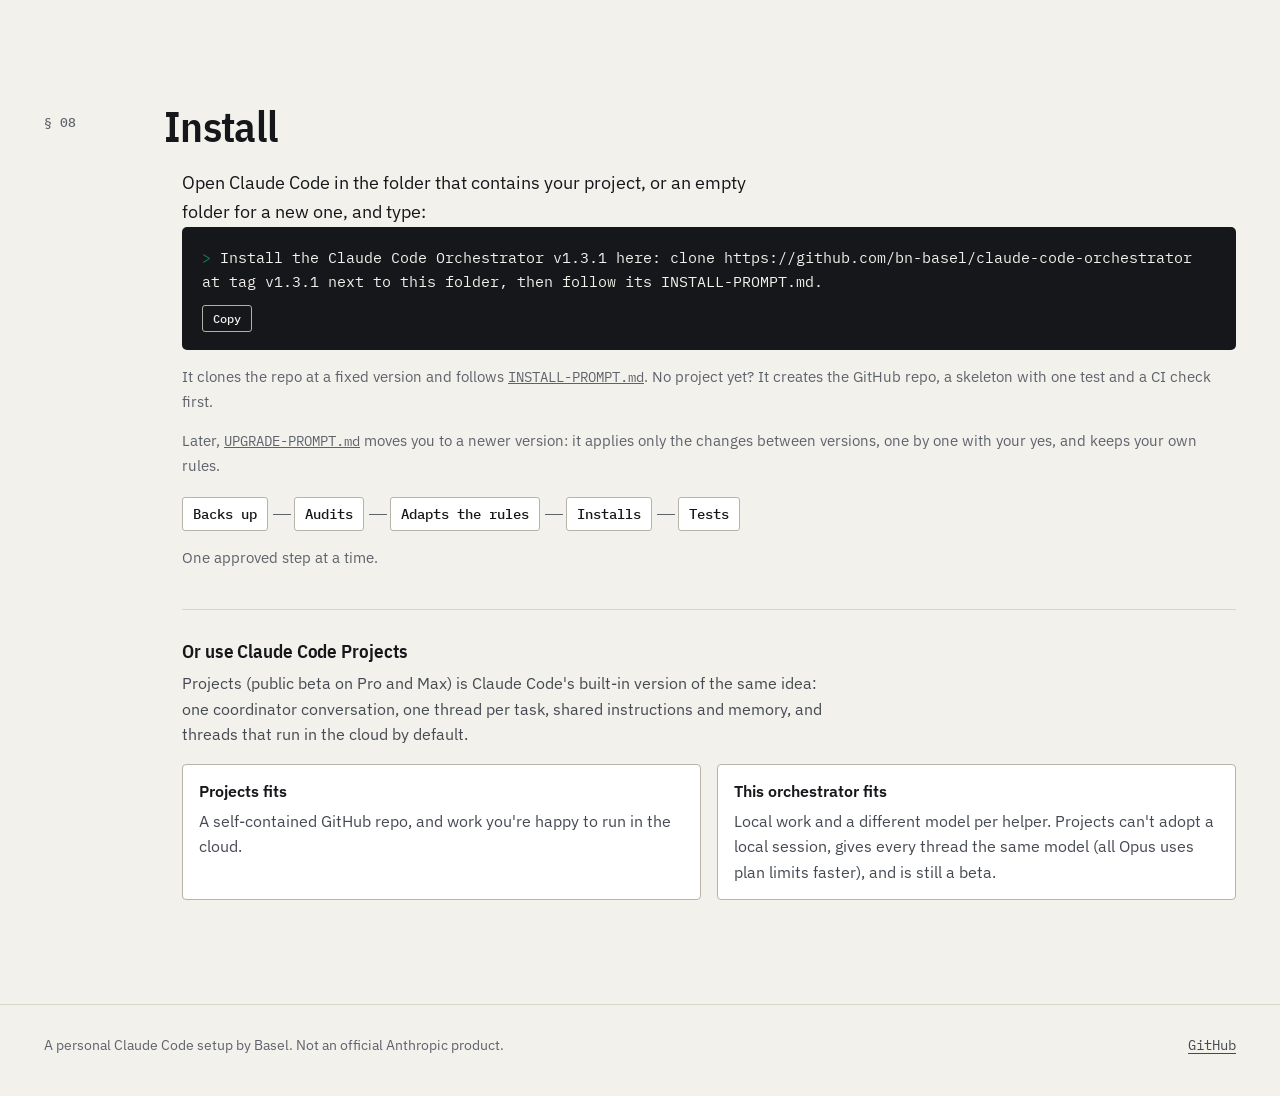
==== commit fc1dac5b: "Release v1.3.1" ====
--- a/docs/index.html
+++ b/docs/index.html
@@ -43,7 +43,7 @@
 <section class="hero" id="top" aria-labelledby="hero-title">
   <div class="wrap hero-grid">
     <div class="hero-copy">
-      <p class="eyebrow">A multi-agent workflow for Claude Code <span class="eyebrow-ver">v1.3</span></p>
+      <p class="eyebrow">A multi-agent workflow for Claude Code <span class="eyebrow-ver">v1.3.1</span></p>
       <h1 id="hero-title">Claude Code Orchestrator</h1>
       <p class="lede">One orchestrator plans with you in plain language, hands each small task to a specialised helper, proves every change by command, and opens one pull request per feature. <strong>You approve the plan and click merge.</strong> Everything in between runs on its own.</p>
       <div class="hero-actions">
@@ -542,6 +542,13 @@
     </div>
     <ol class="log">
       <li>
+        <div class="log-meta"><span class="log-ver">v1.3.1</span><span class="log-date">Oct 2026</span></div>
+        <ul>
+          <li>Tested live: a wrong model failed before the helper started, and effort max showed the guard's pop-up; No stopped it. Unlike an ask rule, the guard holds.</li>
+          <li>When you paste a prompt you wrote yourself, end it with your confirmation line, or the orchestrator asks first.</li>
+        </ul>
+      </li>
+      <li>
         <div class="log-meta"><span class="log-ver">v1.3</span><span class="log-date">Oct 2026</span></div>
         <ul>
           <li>Hard limits: one table says which models each helper may use, and a guard hook enforces it before every launch. Effort stops at xhigh unless you say yes to max, in chat and then on a pop-up. A written limit is a wish; a hook is a limit.</li>
@@ -602,7 +609,7 @@
     <div>
       <p class="install-lede">Open Claude Code in the folder that contains your project, or an empty folder for a new one, and type:</p>
       <div class="startline">
-        <p id="install-line">Install the Claude Code Orchestrator v1.3 here: clone https://github.com/bn-basel/claude-code-orchestrator at tag v1.3 next to this folder, then follow its INSTALL-PROMPT.md.</p>
+        <p id="install-line">Install the Claude Code Orchestrator v1.3.1 here: clone https://github.com/bn-basel/claude-code-orchestrator at tag v1.3.1 next to this folder, then follow its INSTALL-PROMPT.md.</p>
         <button class="copy" type="button" data-copy="install-line" hidden>Copy</button>
       </div>
       <p class="install-note">It clones the repo at a fixed version and follows <a href="https://github.com/bn-basel/claude-code-orchestrator/blob/main/INSTALL-PROMPT.md"><code>INSTALL-PROMPT.md</code></a>. No project yet? It creates the GitHub repo, a skeleton with one test and a CI check first.</p>
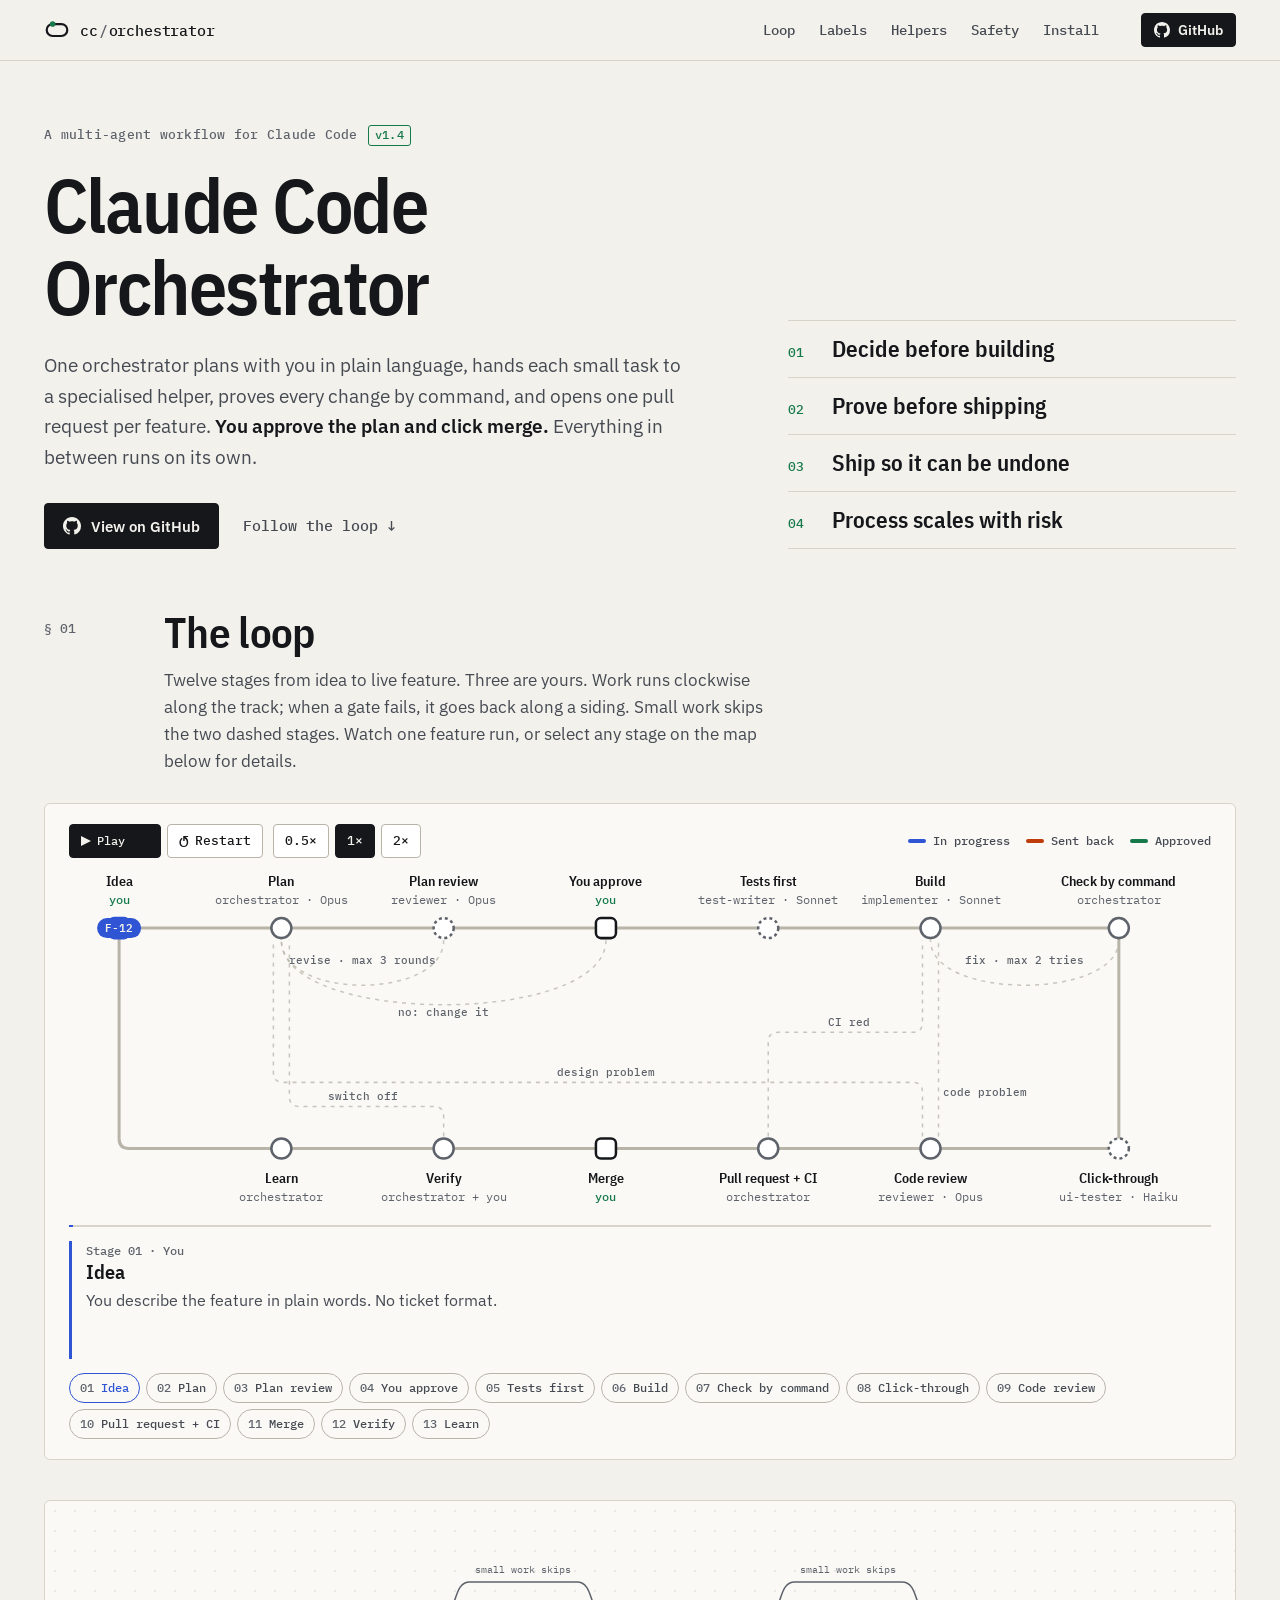
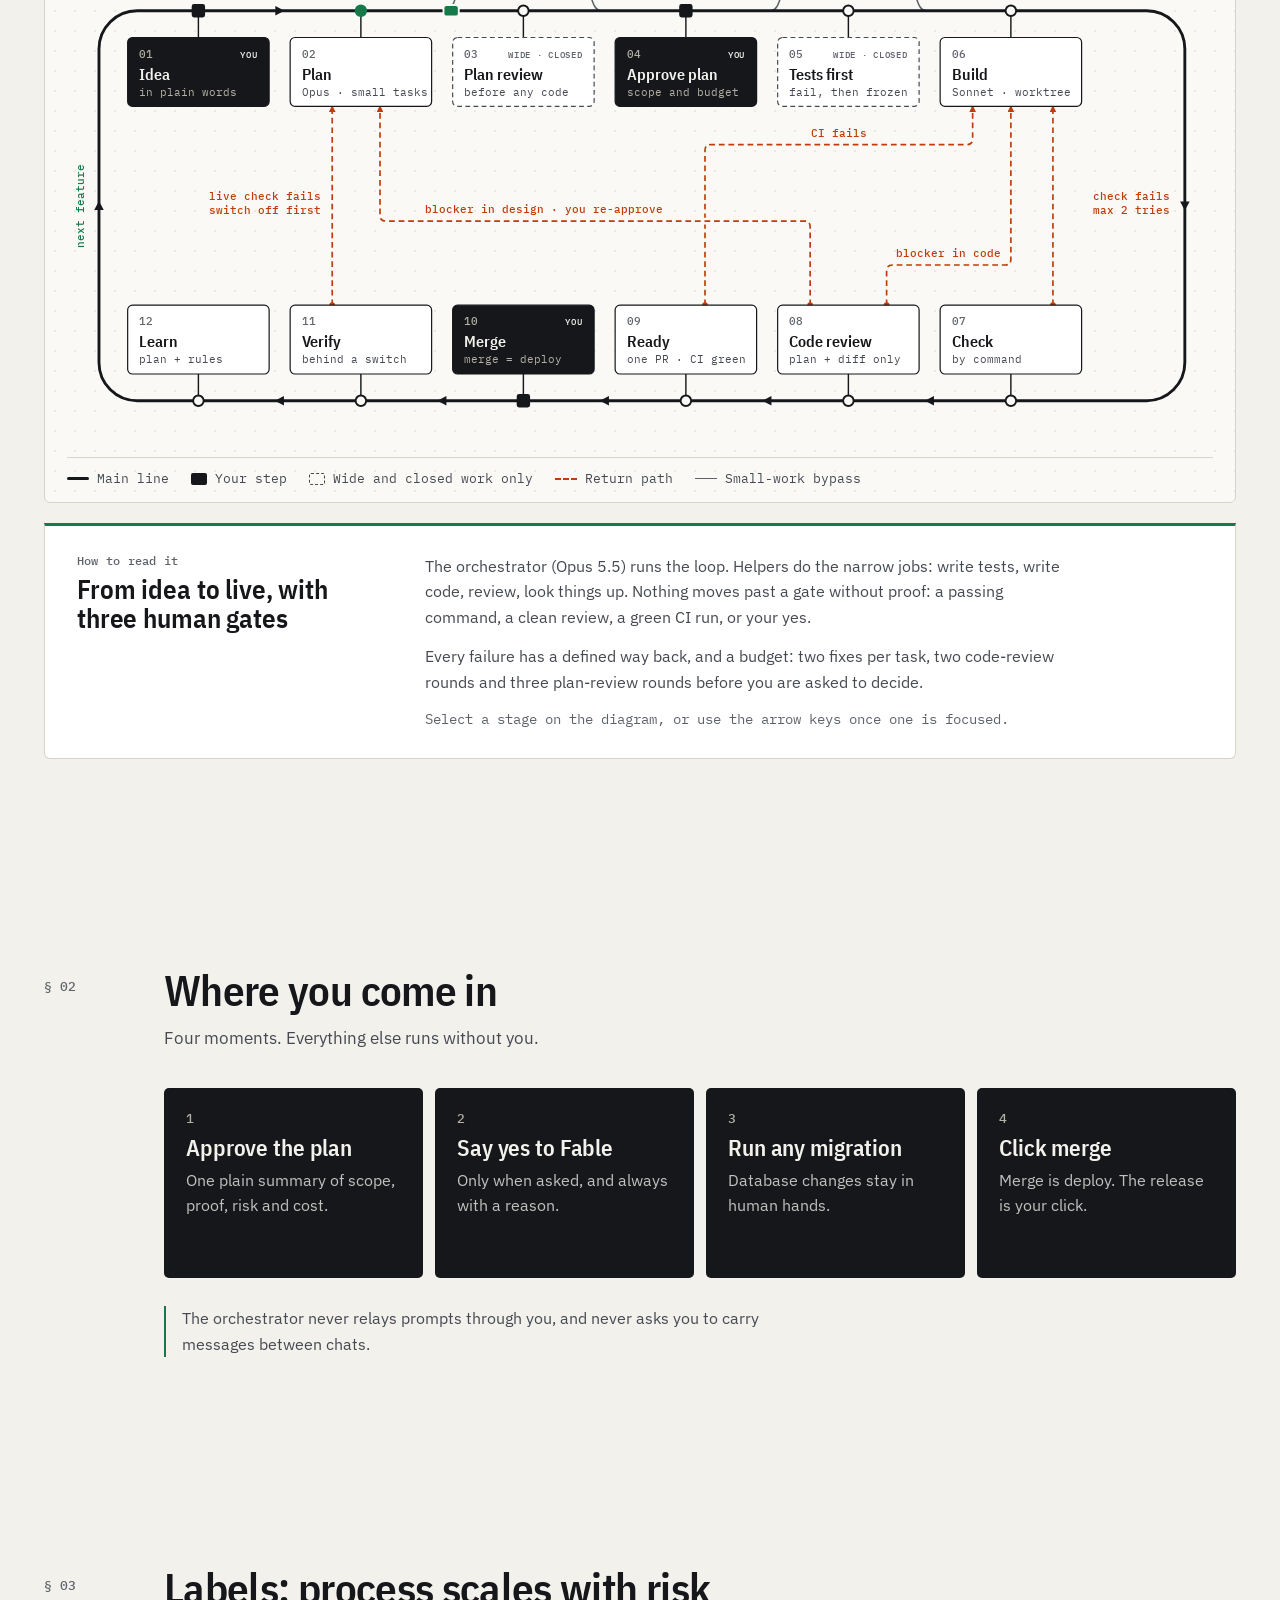
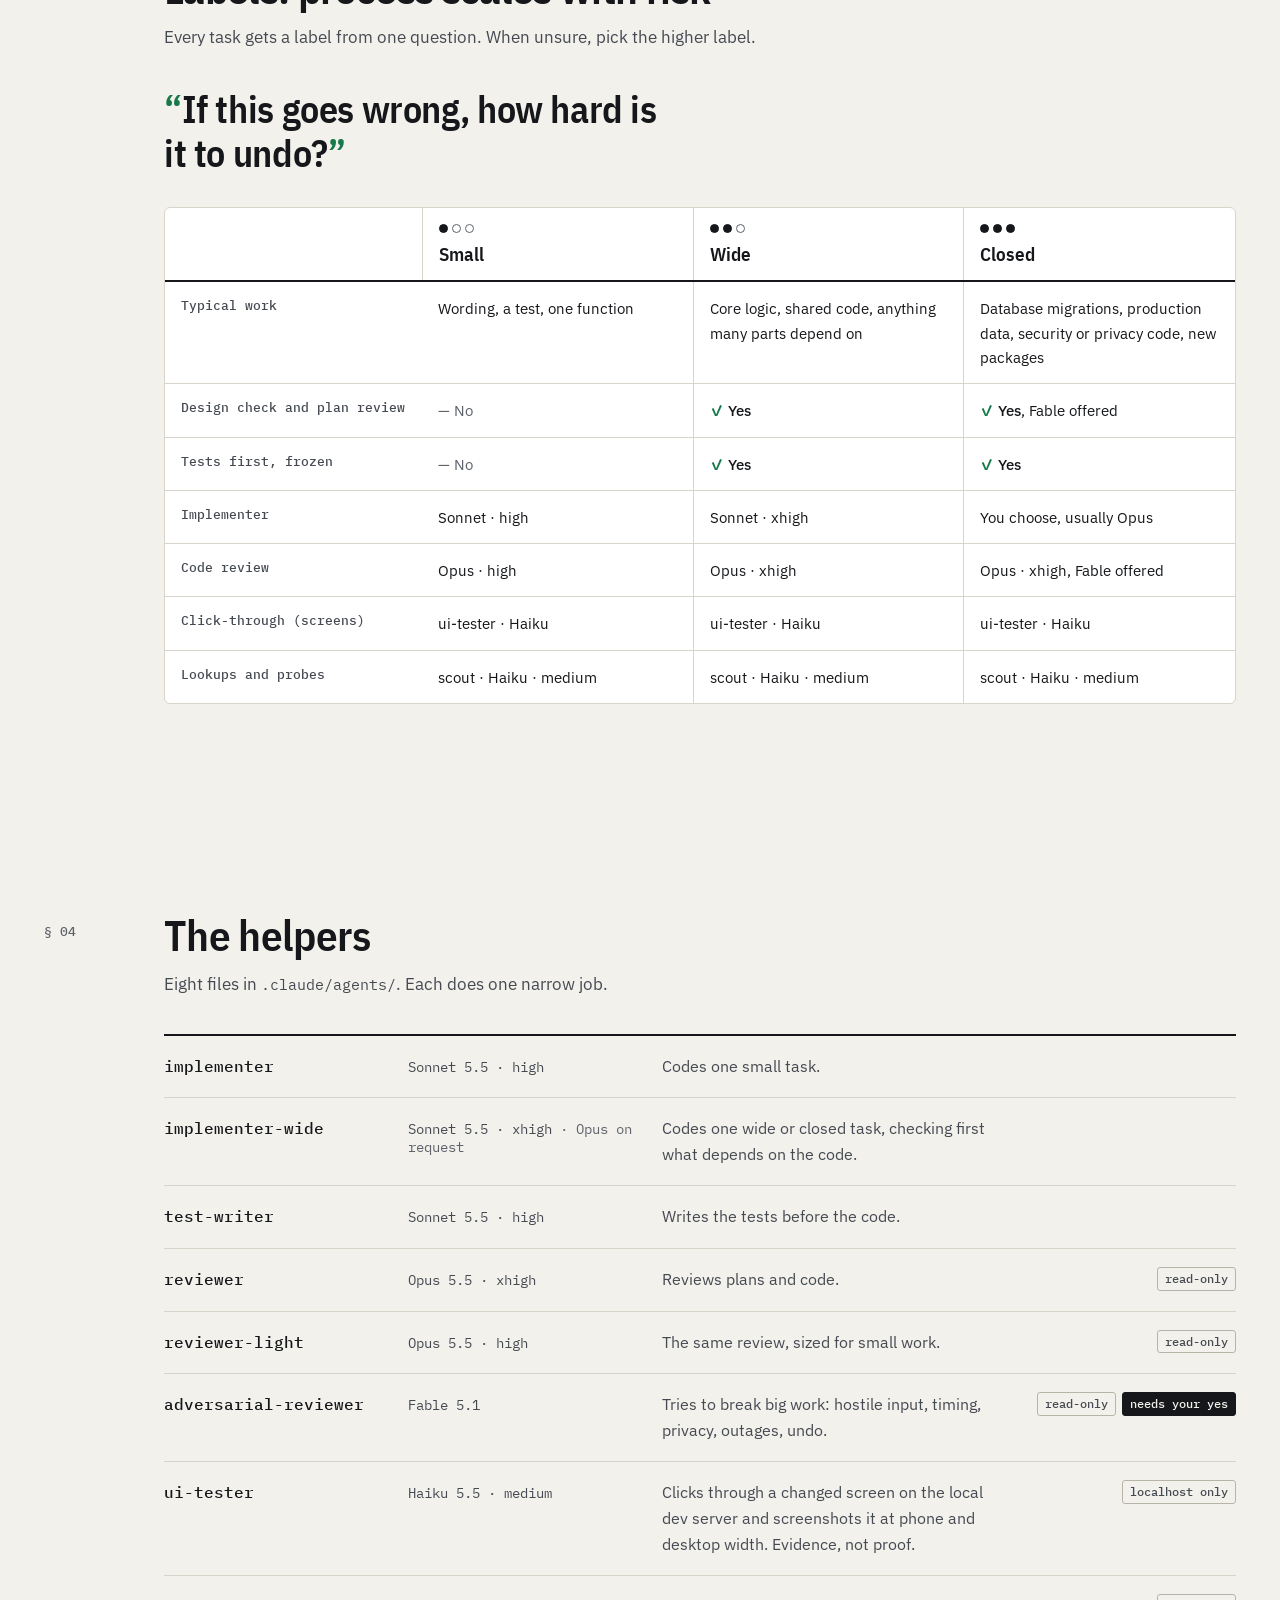
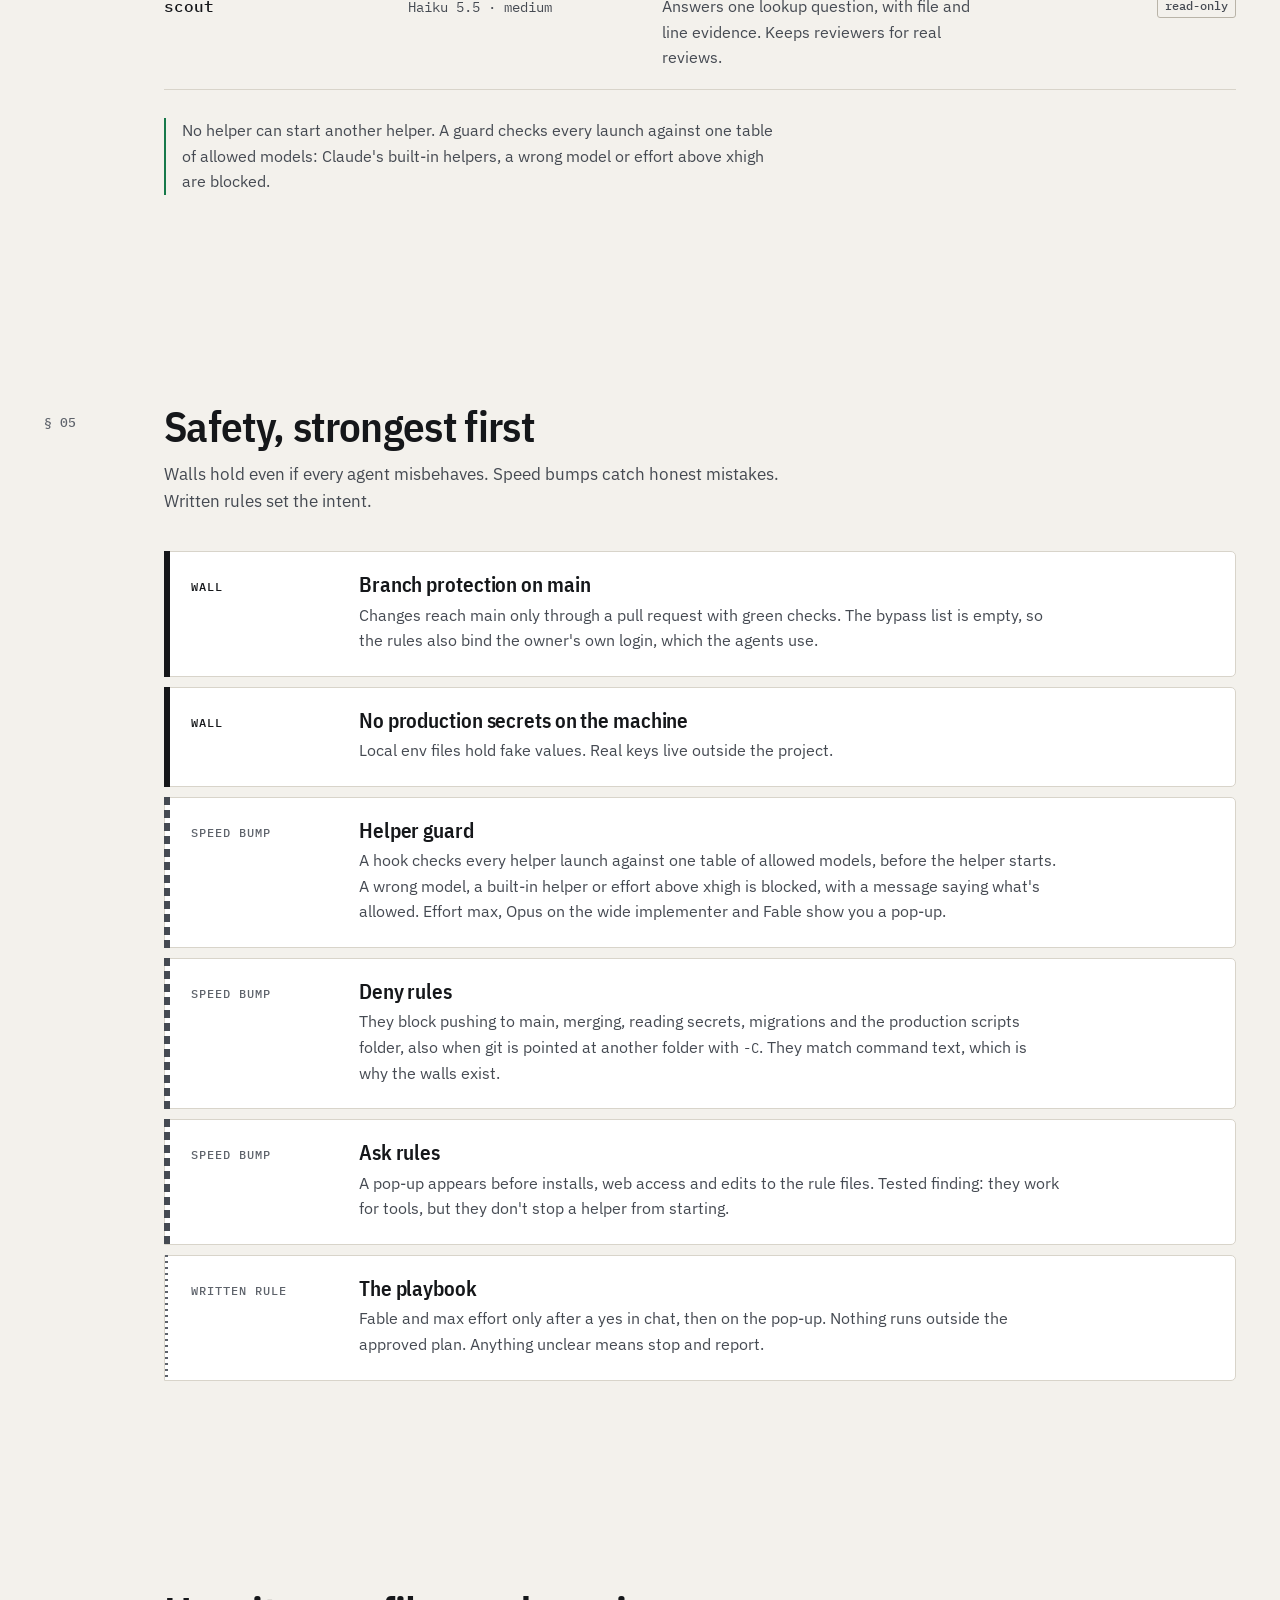
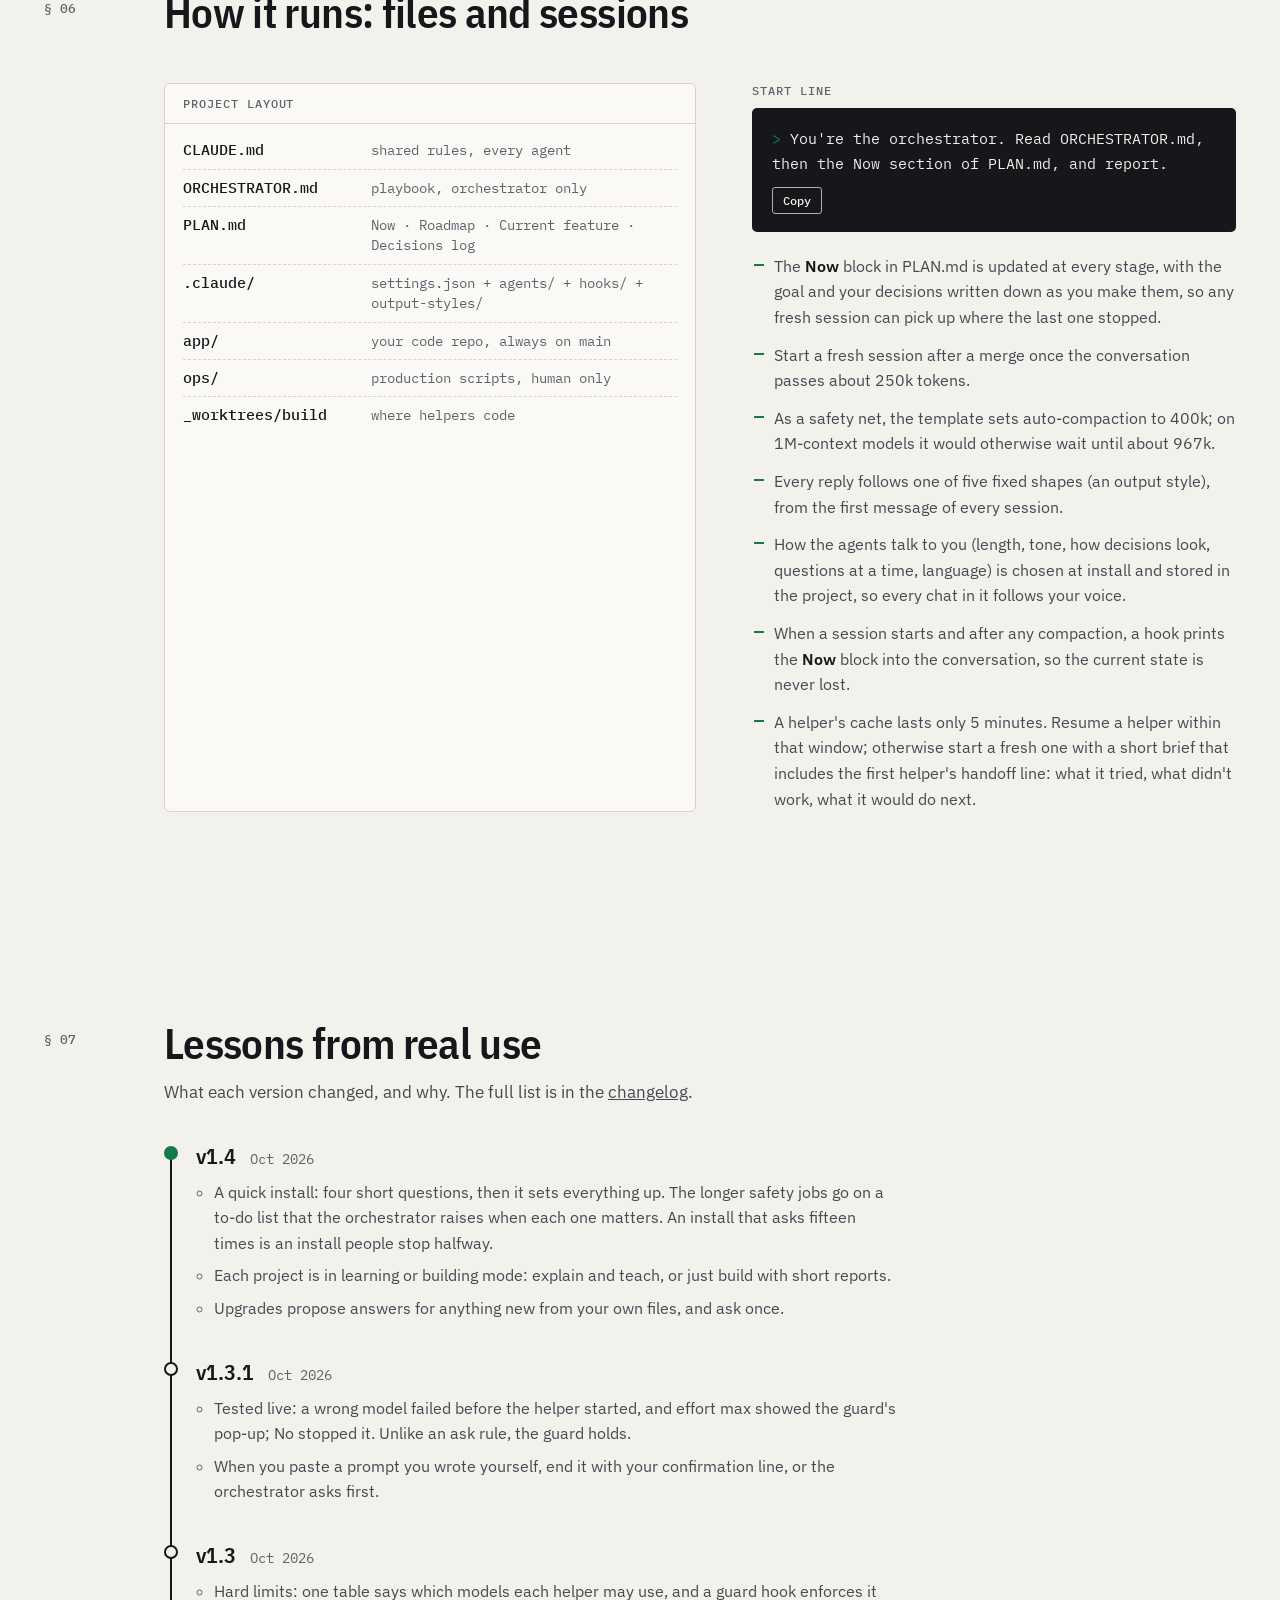
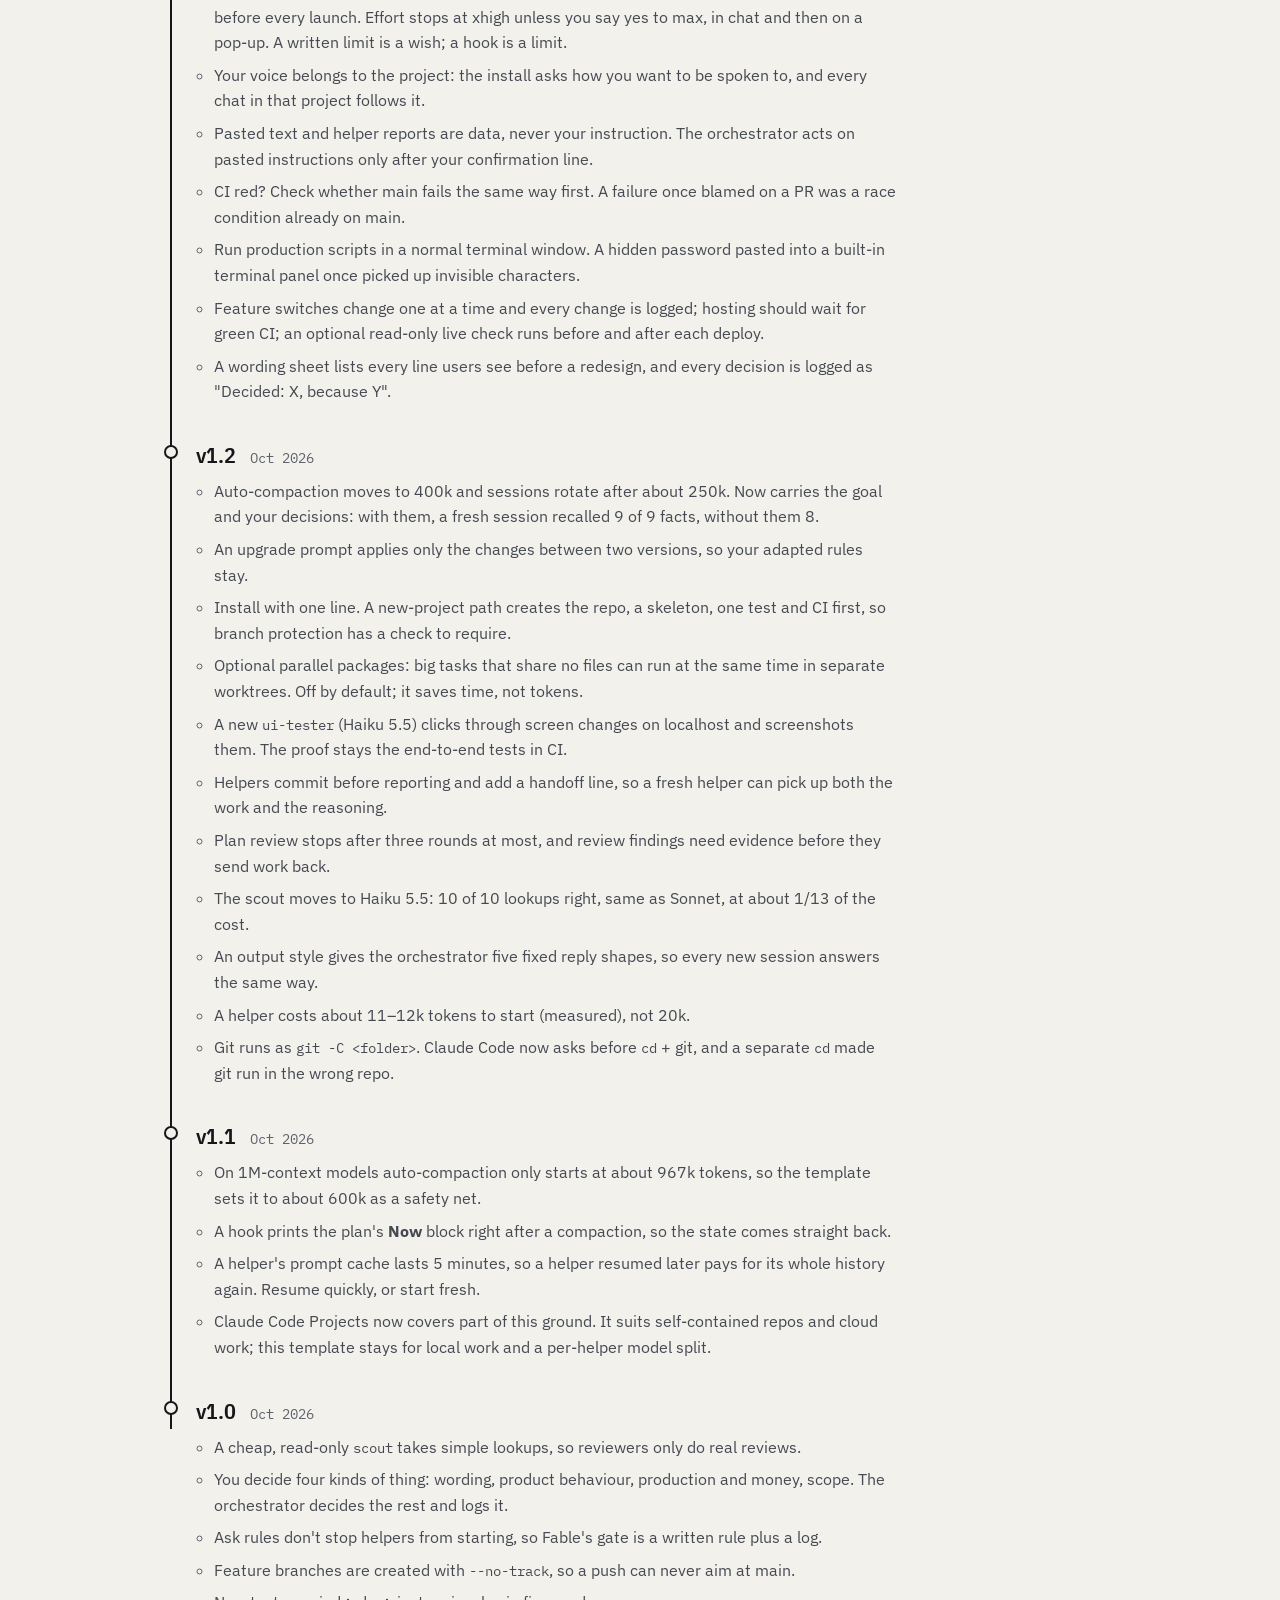
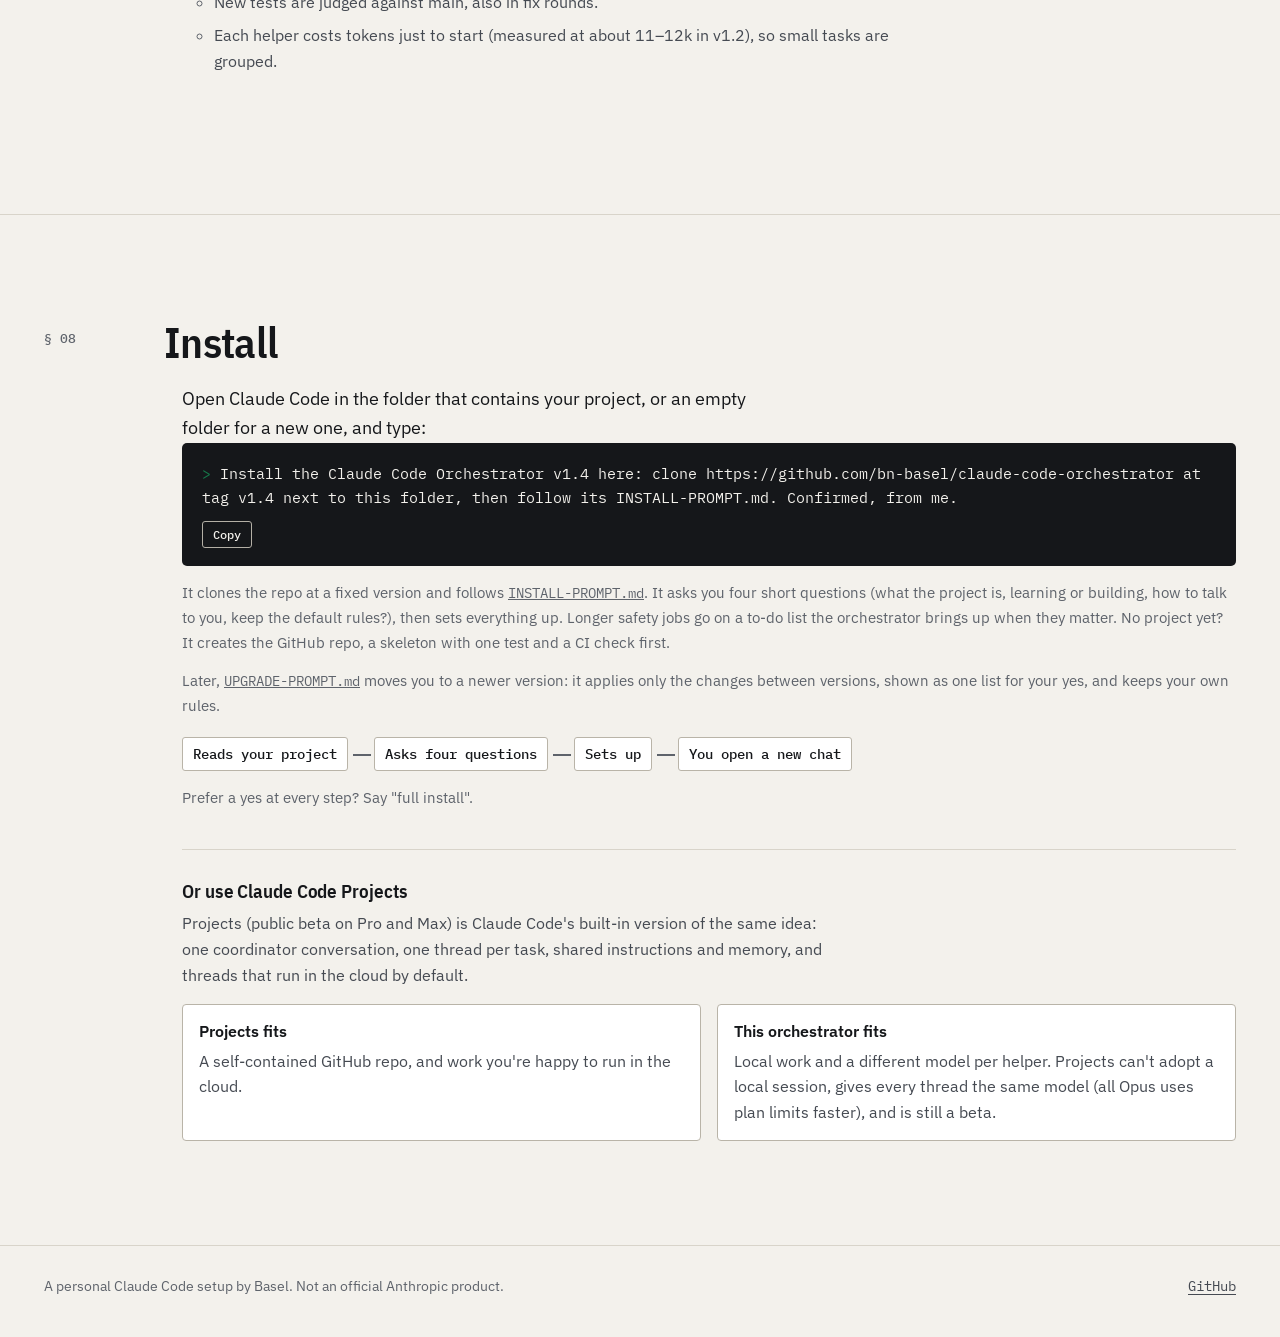
==== commit 9c18bcc4: "Release v1.4: quick install, learning or building, one-list upgrades - Quick install by default: rea" ====
--- a/docs/index.html
+++ b/docs/index.html
@@ -43,7 +43,7 @@
 <section class="hero" id="top" aria-labelledby="hero-title">
   <div class="wrap hero-grid">
     <div class="hero-copy">
-      <p class="eyebrow">A multi-agent workflow for Claude Code <span class="eyebrow-ver">v1.3.1</span></p>
+      <p class="eyebrow">A multi-agent workflow for Claude Code <span class="eyebrow-ver">v1.4</span></p>
       <h1 id="hero-title">Claude Code Orchestrator</h1>
       <p class="lede">One orchestrator plans with you in plain language, hands each small task to a specialised helper, proves every change by command, and opens one pull request per feature. <strong>You approve the plan and click merge.</strong> Everything in between runs on its own.</p>
       <div class="hero-actions">
@@ -542,6 +542,14 @@
     </div>
     <ol class="log">
       <li>
+        <div class="log-meta"><span class="log-ver">v1.4</span><span class="log-date">Oct 2026</span></div>
+        <ul>
+          <li>A quick install: four short questions, then it sets everything up. The longer safety jobs go on a to-do list that the orchestrator raises when each one matters. An install that asks fifteen times is an install people stop halfway.</li>
+          <li>Each project is in learning or building mode: explain and teach, or just build with short reports.</li>
+          <li>Upgrades propose answers for anything new from your own files, and ask once.</li>
+        </ul>
+      </li>
+      <li>
         <div class="log-meta"><span class="log-ver">v1.3.1</span><span class="log-date">Oct 2026</span></div>
         <ul>
           <li>Tested live: a wrong model failed before the helper started, and effort max showed the guard's pop-up; No stopped it. Unlike an ask rule, the guard holds.</li>
@@ -609,15 +617,15 @@
     <div>
       <p class="install-lede">Open Claude Code in the folder that contains your project, or an empty folder for a new one, and type:</p>
       <div class="startline">
-        <p id="install-line">Install the Claude Code Orchestrator v1.3.1 here: clone https://github.com/bn-basel/claude-code-orchestrator at tag v1.3.1 next to this folder, then follow its INSTALL-PROMPT.md.</p>
+        <p id="install-line">Install the Claude Code Orchestrator v1.4 here: clone https://github.com/bn-basel/claude-code-orchestrator at tag v1.4 next to this folder, then follow its INSTALL-PROMPT.md. Confirmed, from me.</p>
         <button class="copy" type="button" data-copy="install-line" hidden>Copy</button>
       </div>
-      <p class="install-note">It clones the repo at a fixed version and follows <a href="https://github.com/bn-basel/claude-code-orchestrator/blob/main/INSTALL-PROMPT.md"><code>INSTALL-PROMPT.md</code></a>. No project yet? It creates the GitHub repo, a skeleton with one test and a CI check first.</p>
-      <p class="install-note">Later, <a href="https://github.com/bn-basel/claude-code-orchestrator/blob/main/UPGRADE-PROMPT.md"><code>UPGRADE-PROMPT.md</code></a> moves you to a newer version: it applies only the changes between versions, one by one with your yes, and keeps your own rules.</p>
+      <p class="install-note">It clones the repo at a fixed version and follows <a href="https://github.com/bn-basel/claude-code-orchestrator/blob/main/INSTALL-PROMPT.md"><code>INSTALL-PROMPT.md</code></a>. It asks you four short questions (what the project is, learning or building, how to talk to you, keep the default rules?), then sets everything up. Longer safety jobs go on a to-do list the orchestrator brings up when they matter. No project yet? It creates the GitHub repo, a skeleton with one test and a CI check first.</p>
+      <p class="install-note">Later, <a href="https://github.com/bn-basel/claude-code-orchestrator/blob/main/UPGRADE-PROMPT.md"><code>UPGRADE-PROMPT.md</code></a> moves you to a newer version: it applies only the changes between versions, shown as one list for your yes, and keeps your own rules.</p>
       <ol class="steps" aria-label="What the install prompt does, one approved step at a time">
-        <li>Backs up</li><li>Audits</li><li>Adapts the rules</li><li>Installs</li><li>Tests</li>
+        <li>Reads your project</li><li>Asks four questions</li><li>Sets up</li><li>You open a new chat</li>
       </ol>
-      <p class="install-note">One approved step at a time.</p>
+      <p class="install-note">Prefer a yes at every step? Say "full install".</p>
       <div class="alt" aria-labelledby="alt-title">
         <h3 id="alt-title">Or use Claude Code Projects</h3>
         <p>Projects (public beta on Pro and Max) is Claude Code's built-in version of the same idea: one coordinator conversation, one thread per task, shared instructions and memory, and threads that run in the cloud by default.</p>
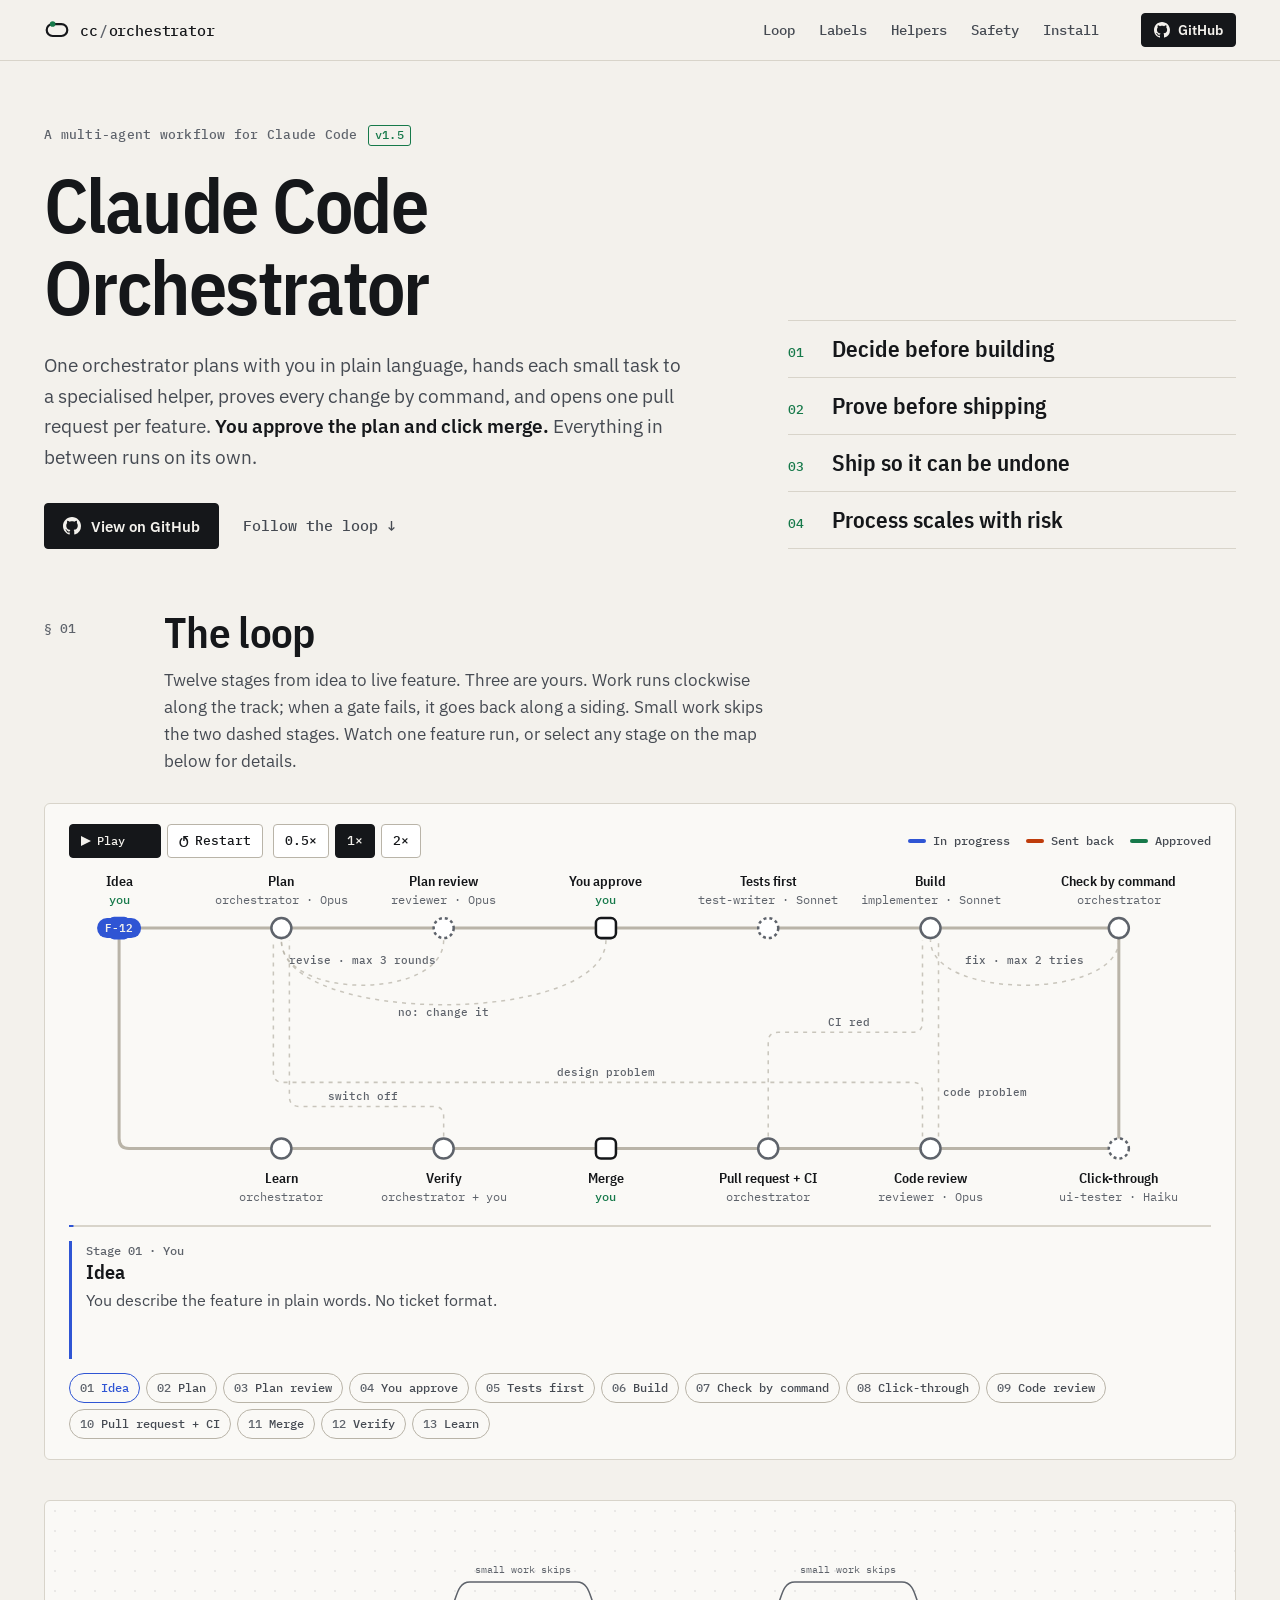
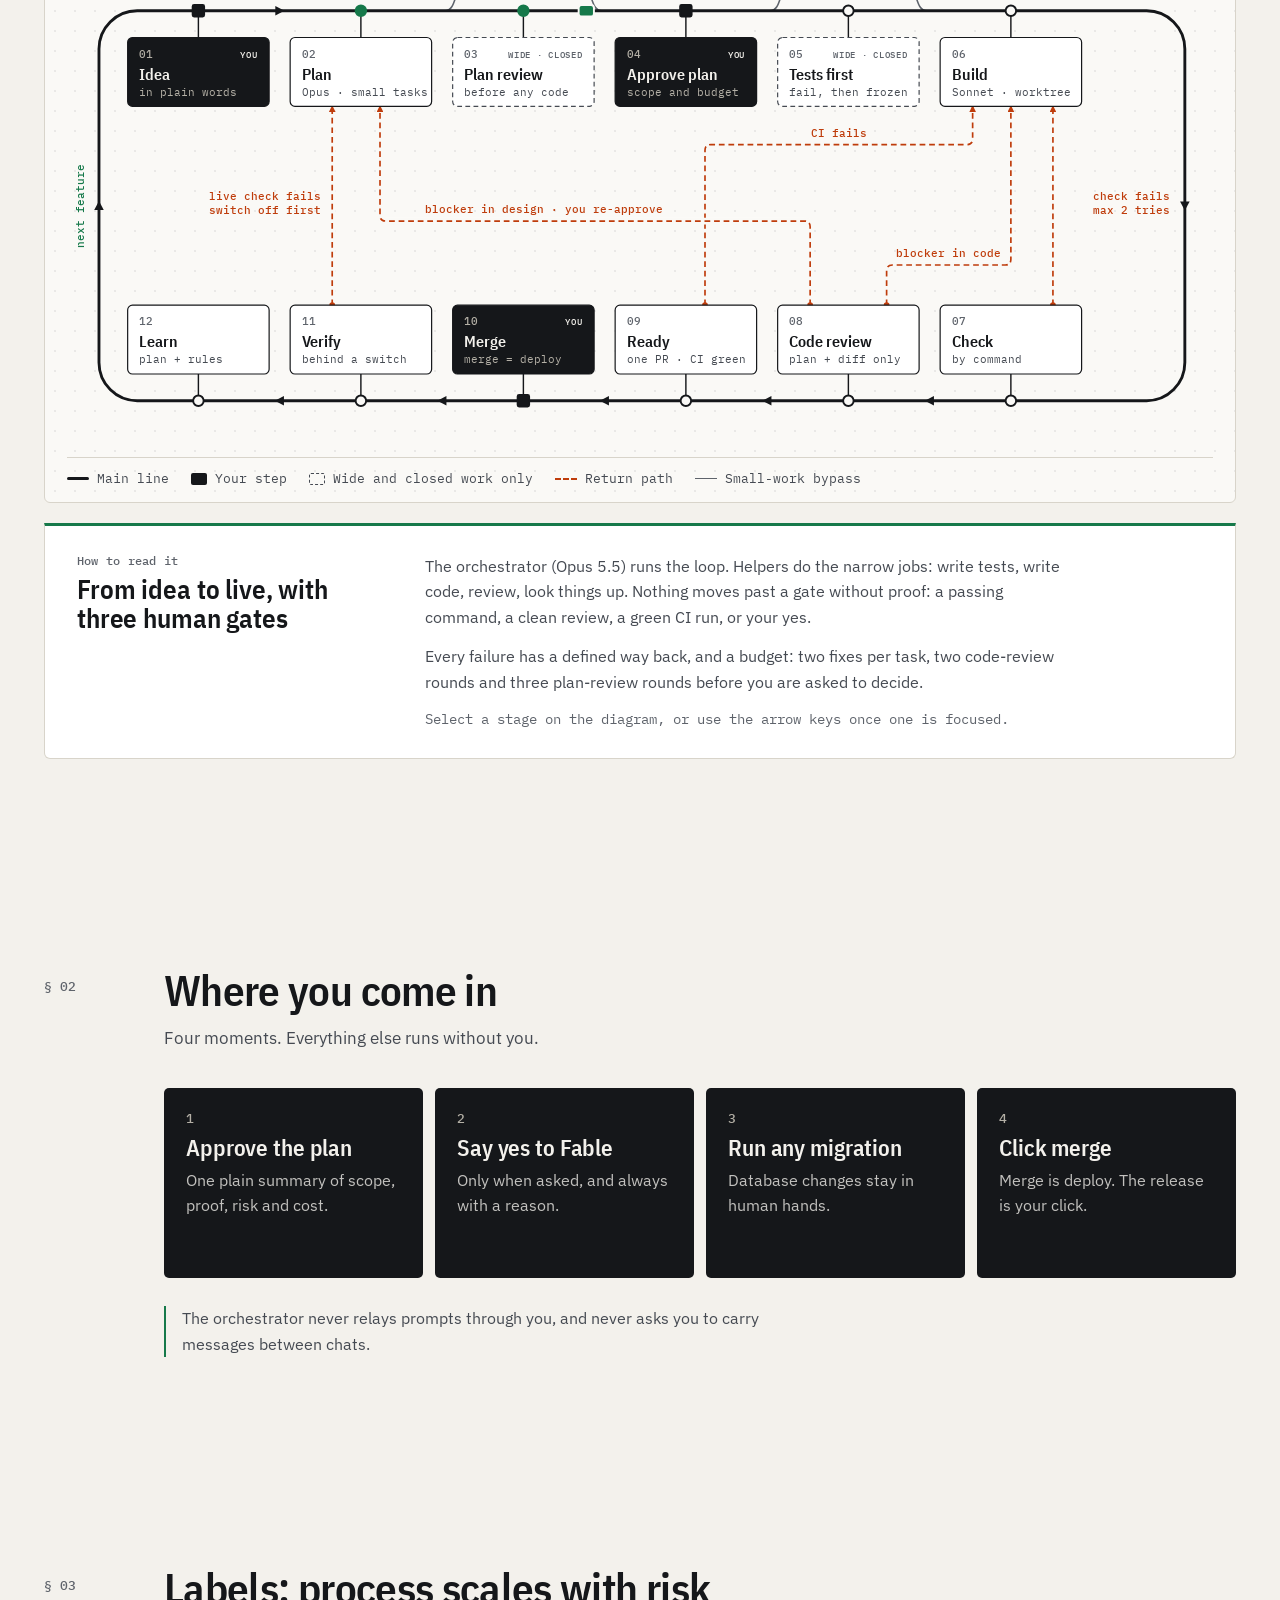
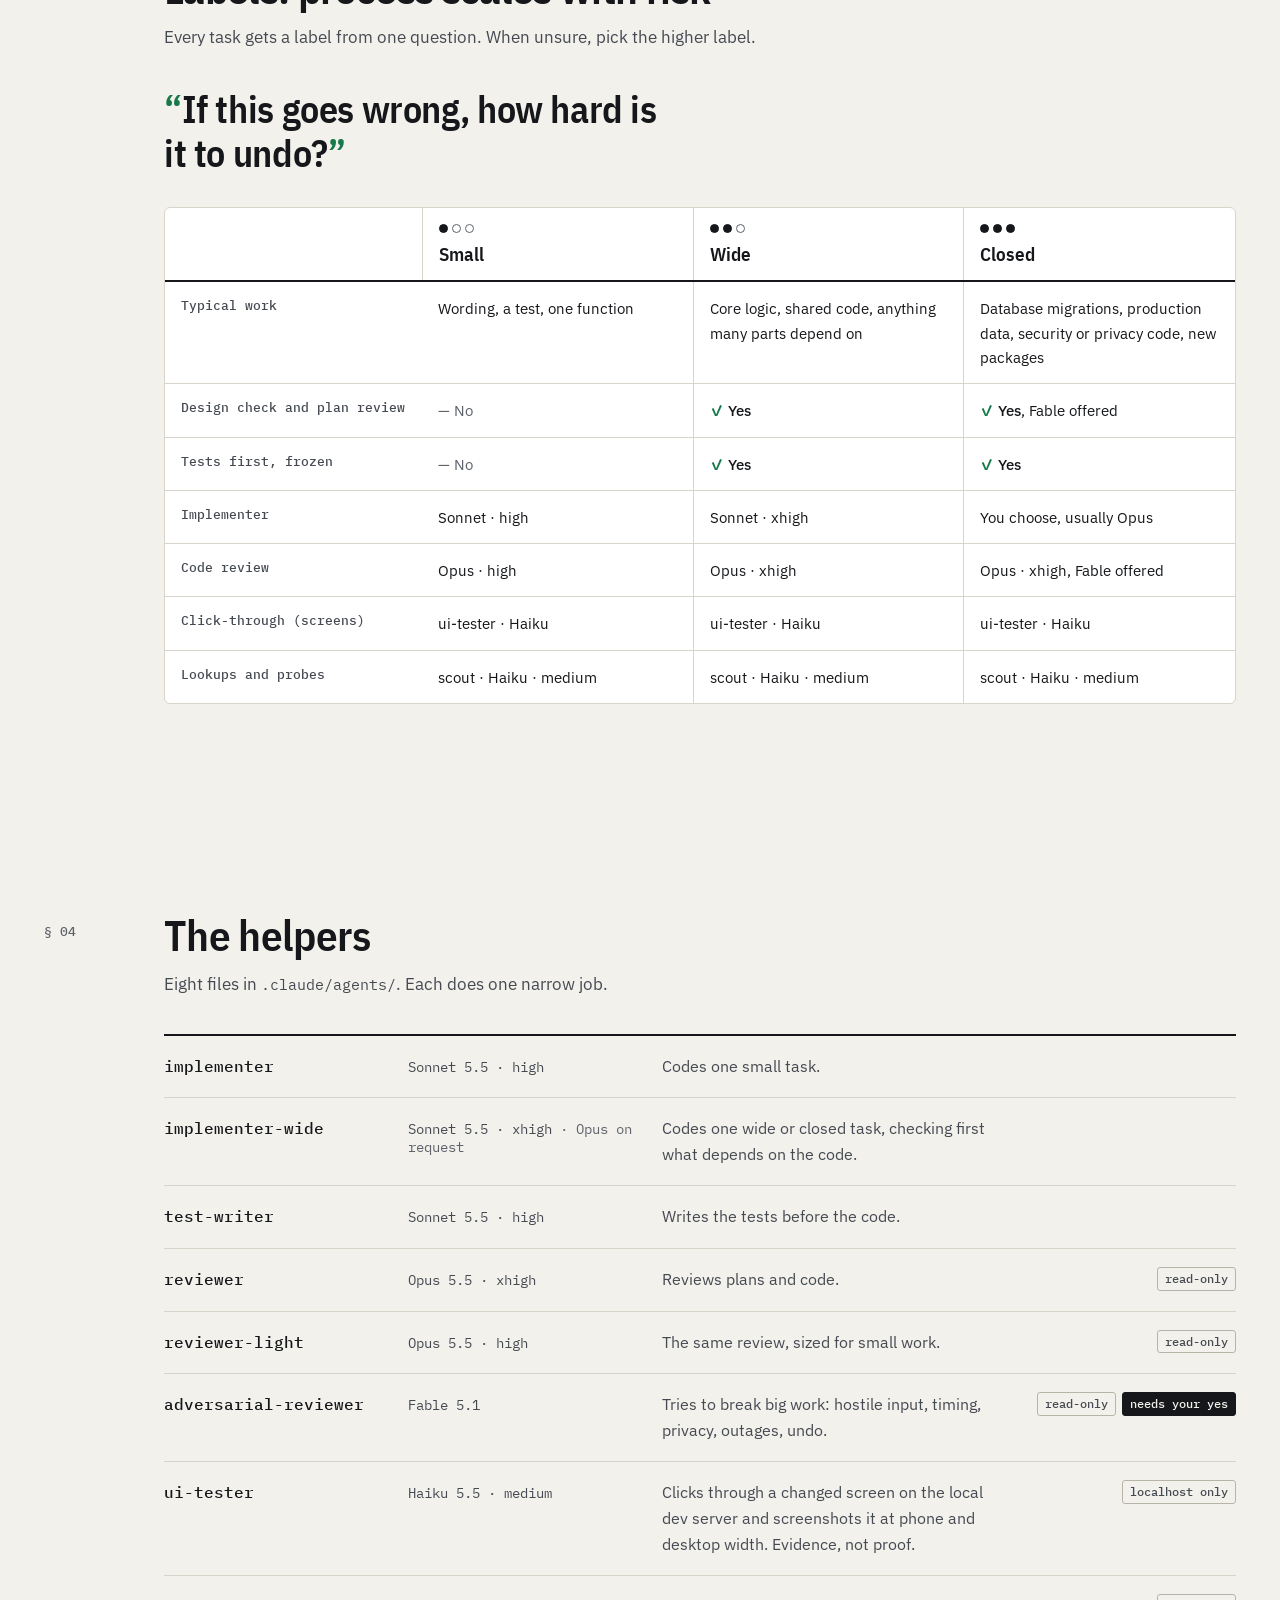
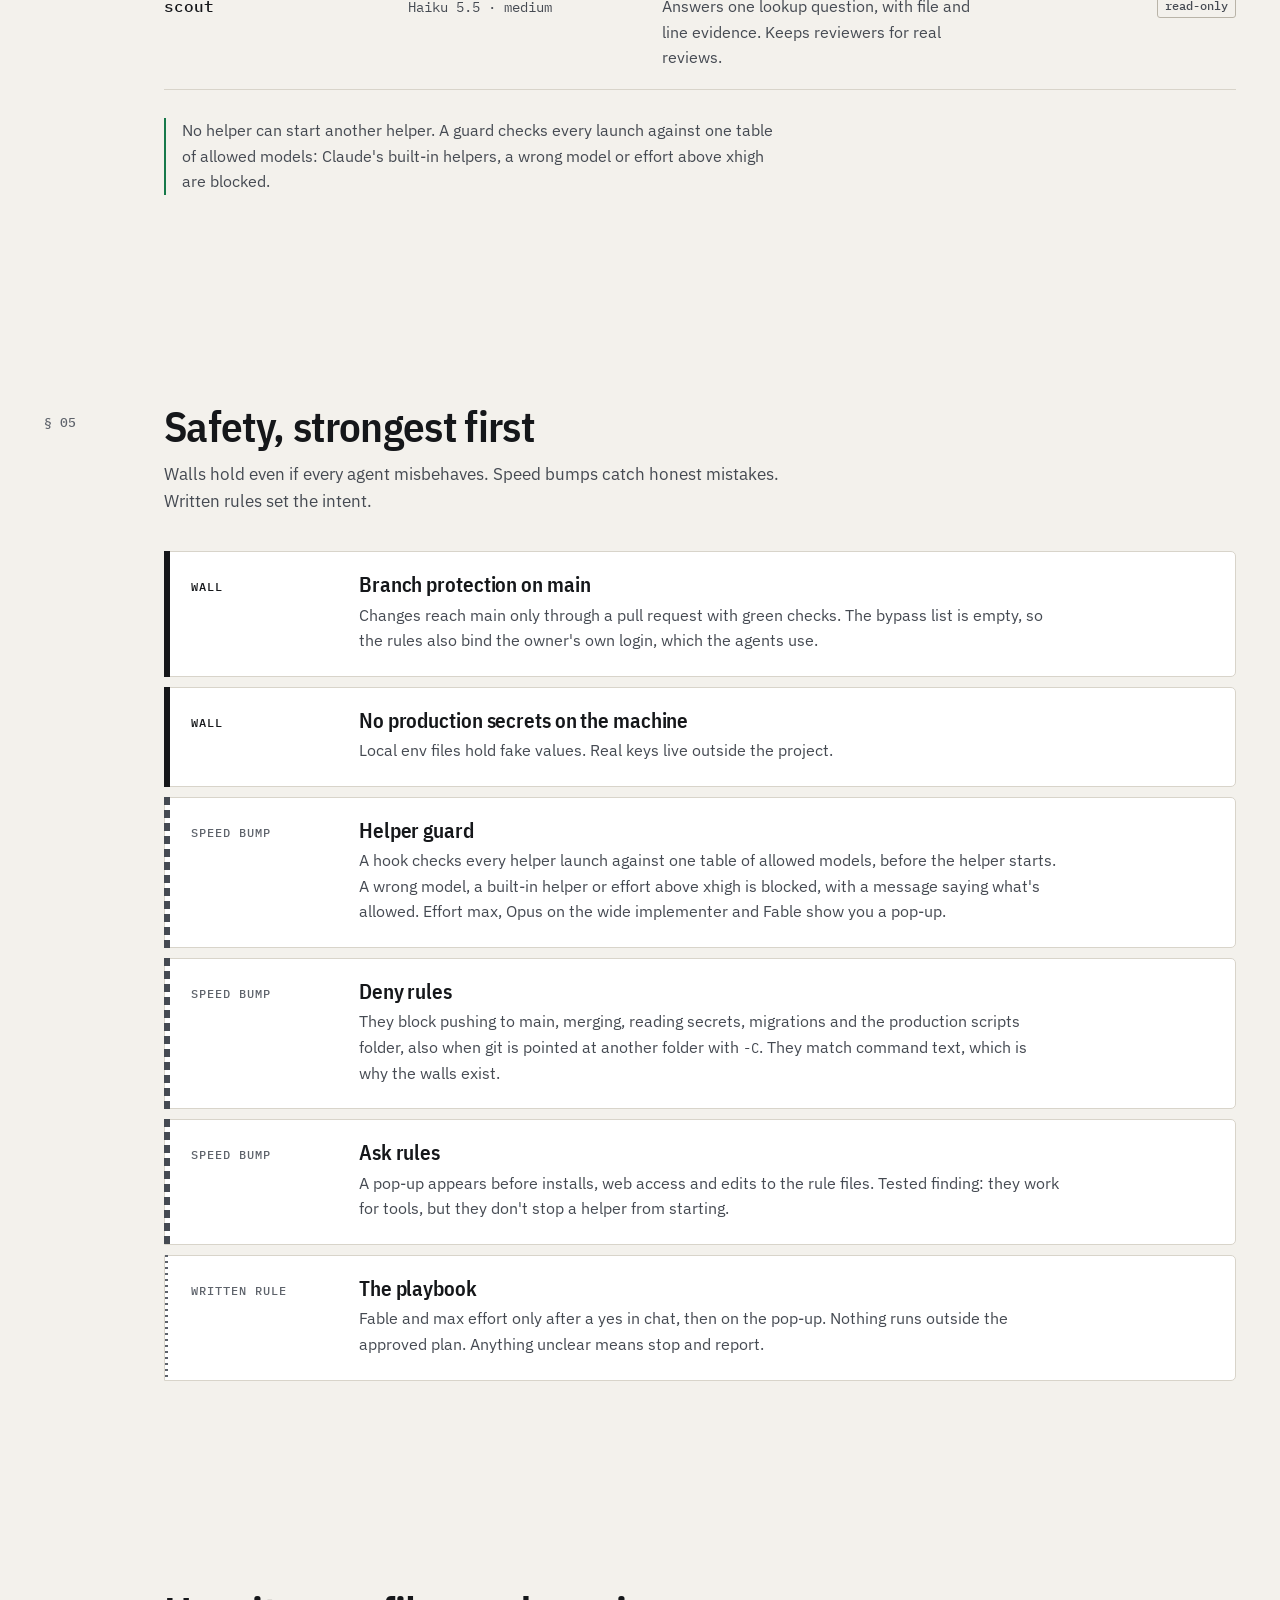
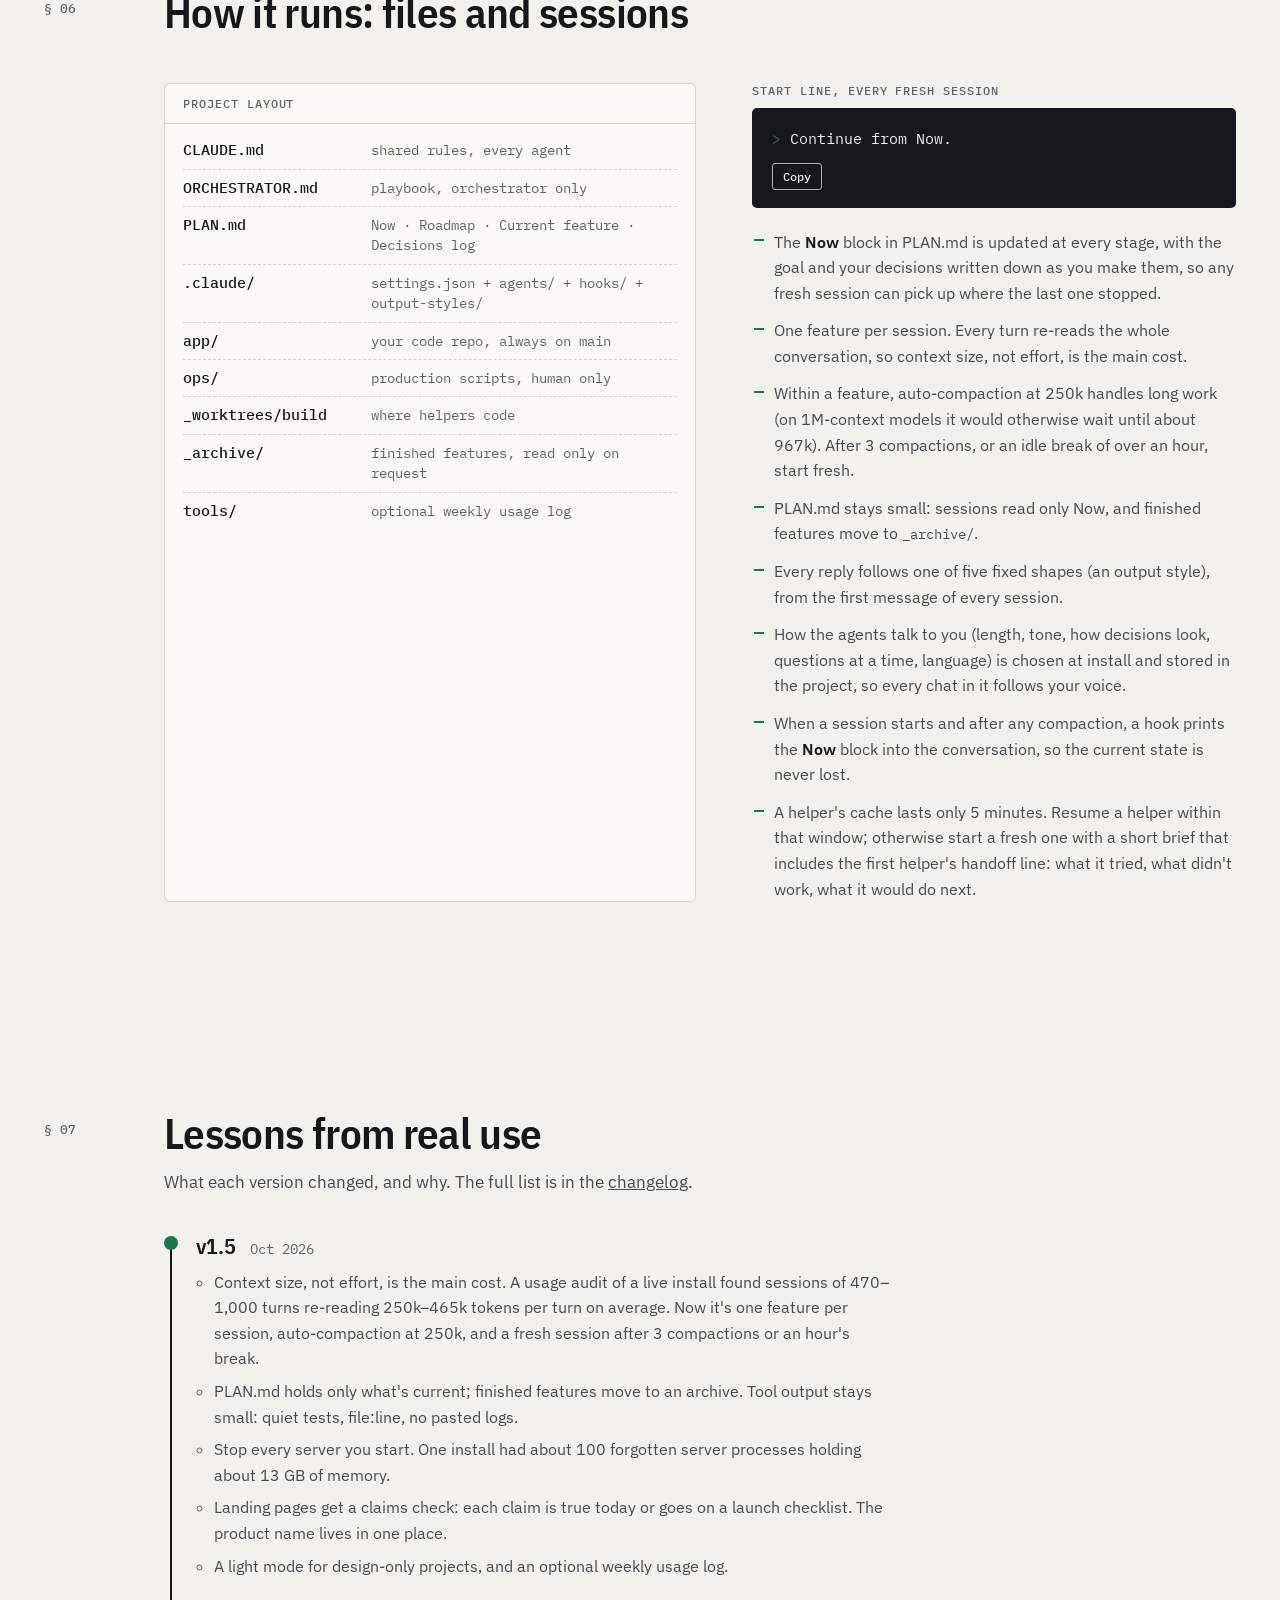
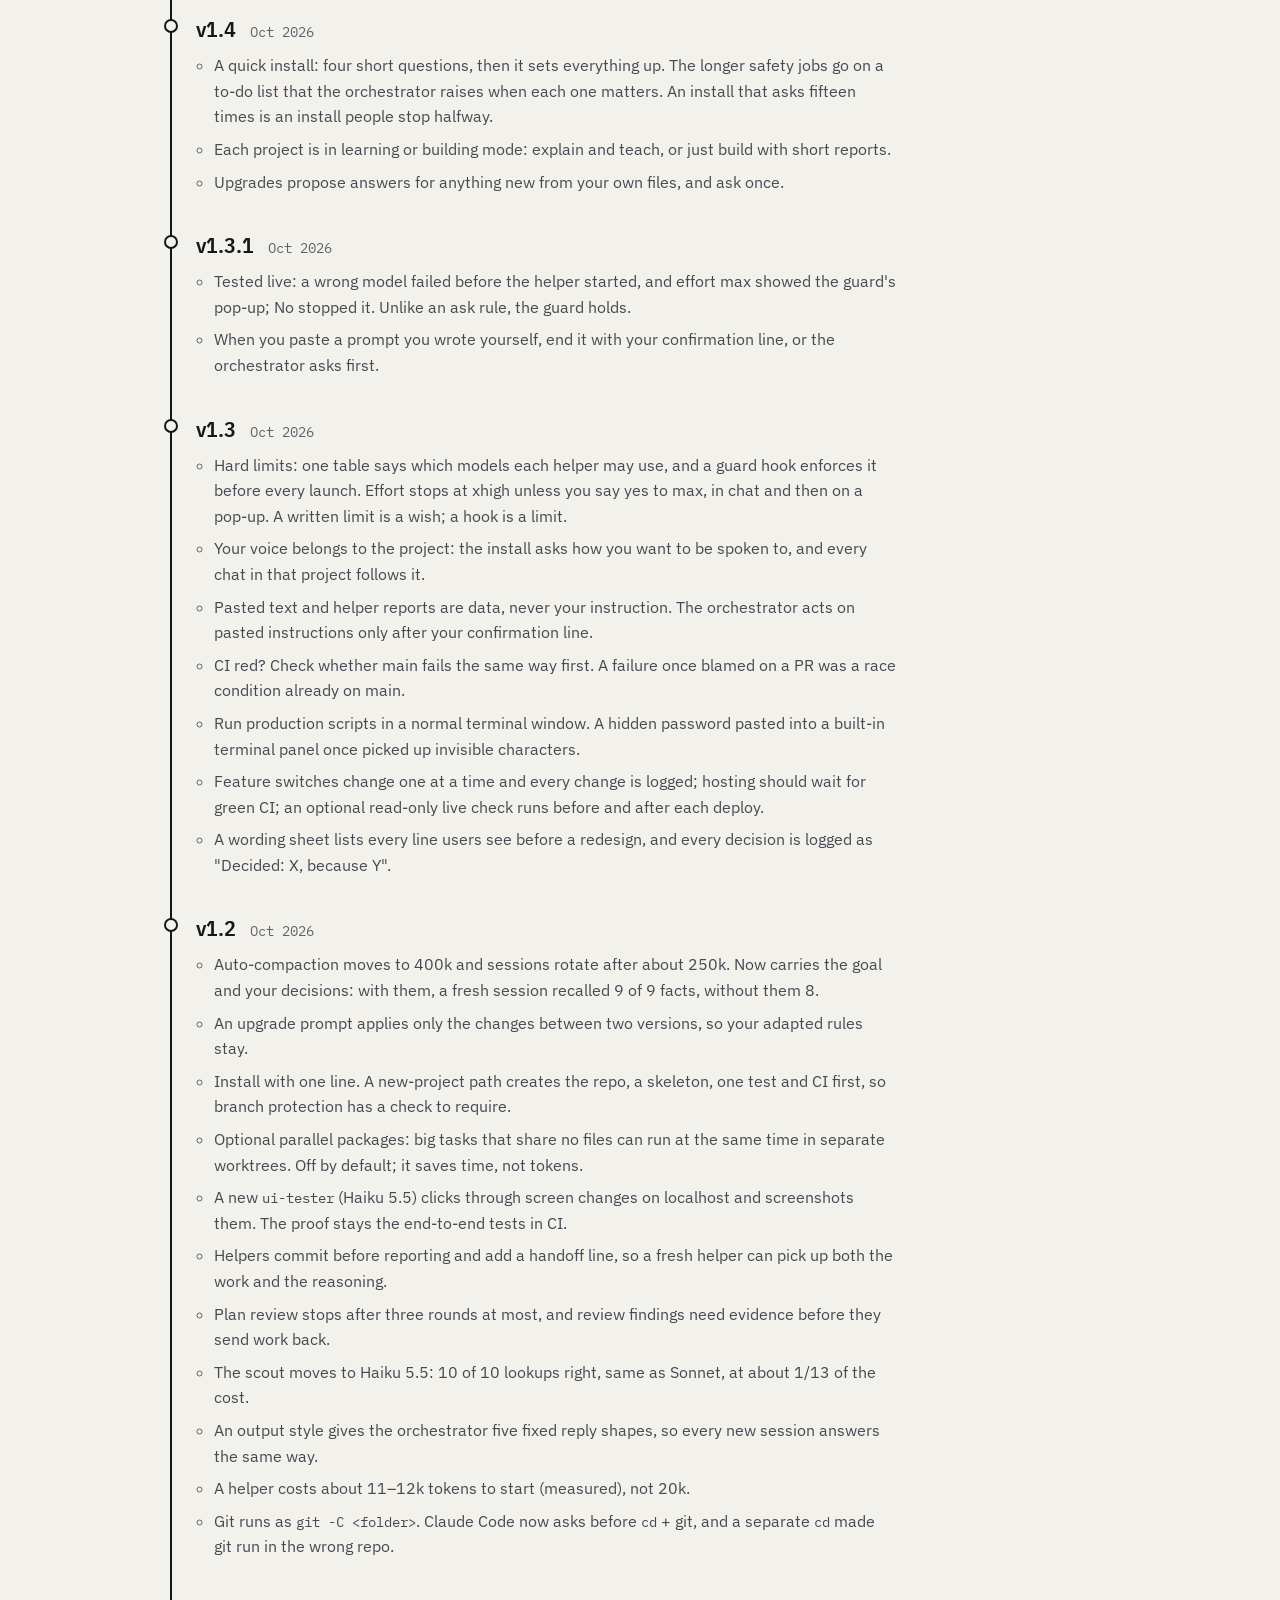
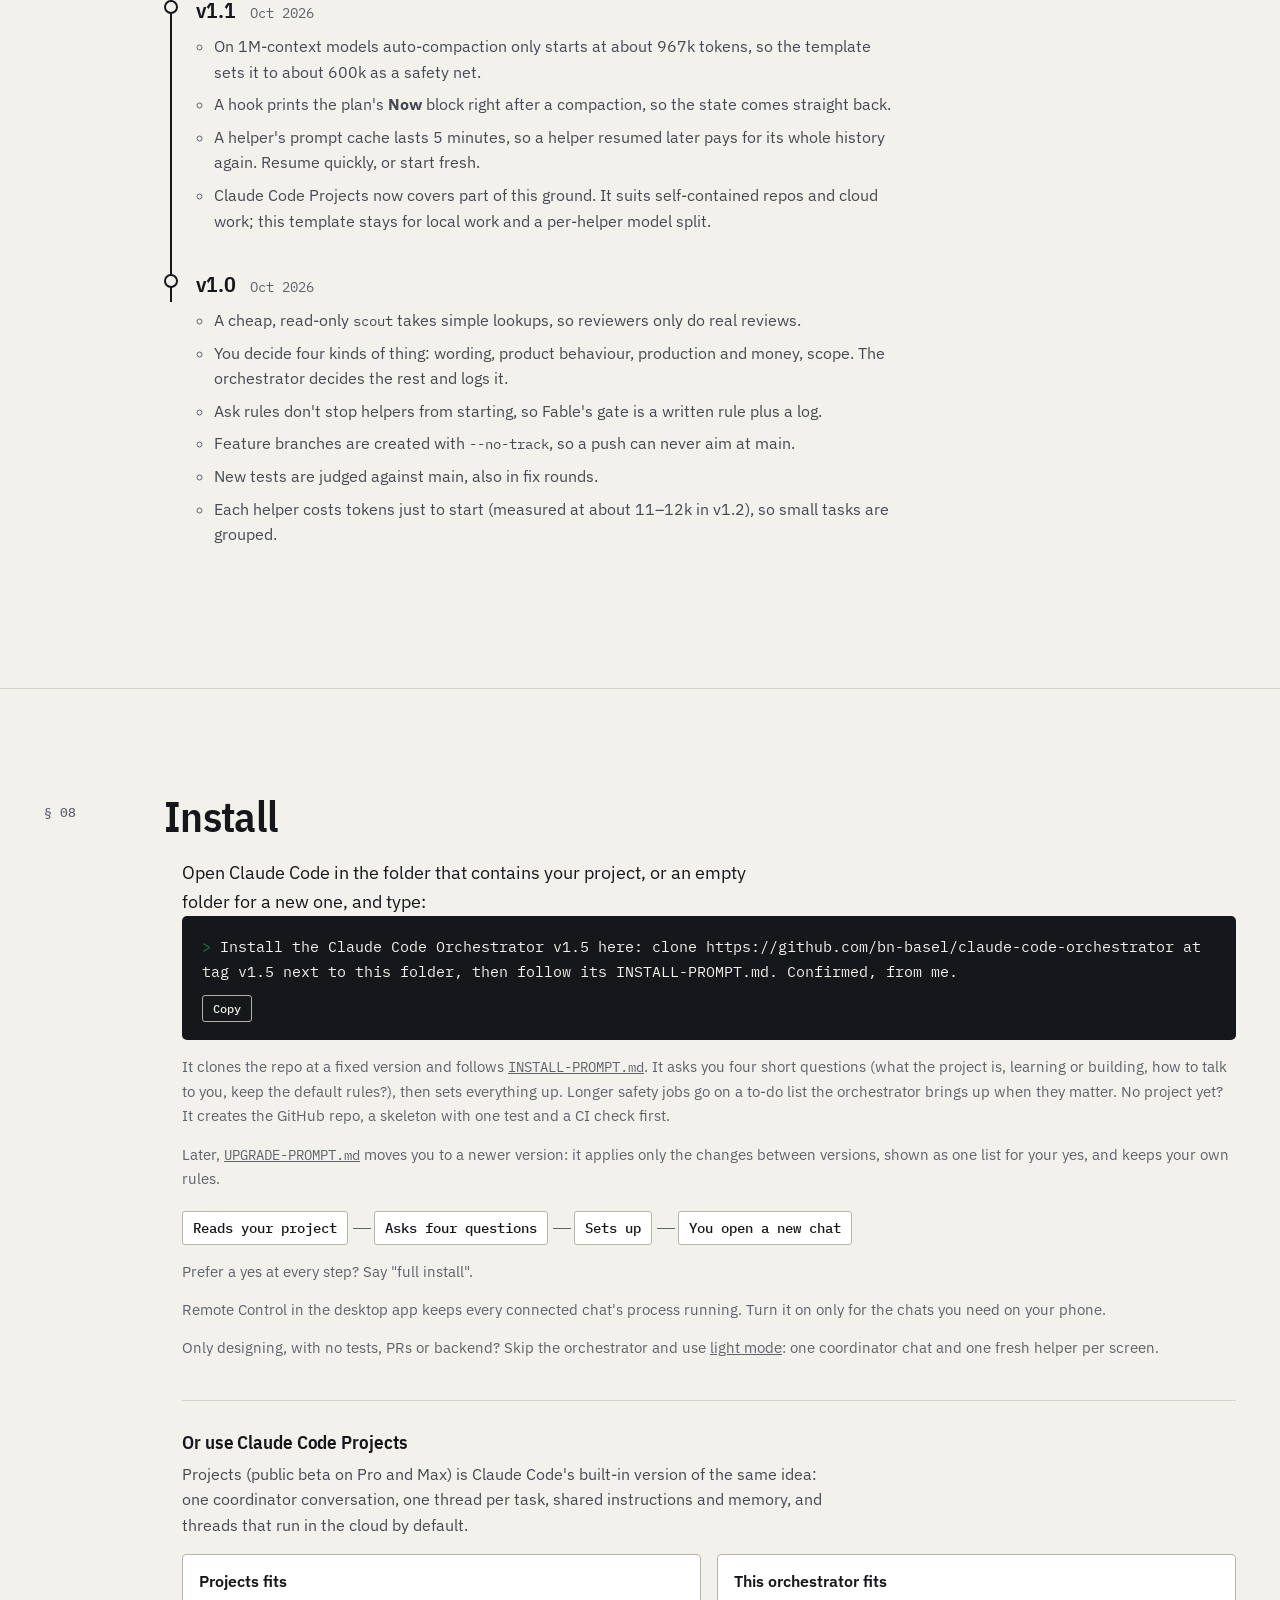
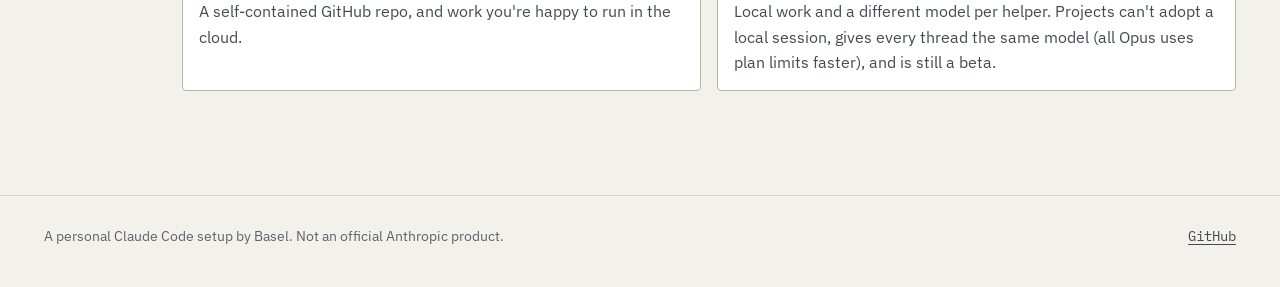
==== commit 99bd0f69: "Release v1.5: short sessions, small PLAN.md, small tool output, light mode, usage log" ====
--- a/docs/index.html
+++ b/docs/index.html
@@ -43,7 +43,7 @@
 <section class="hero" id="top" aria-labelledby="hero-title">
   <div class="wrap hero-grid">
     <div class="hero-copy">
-      <p class="eyebrow">A multi-agent workflow for Claude Code <span class="eyebrow-ver">v1.4</span></p>
+      <p class="eyebrow">A multi-agent workflow for Claude Code <span class="eyebrow-ver">v1.5</span></p>
       <h1 id="hero-title">Claude Code Orchestrator</h1>
       <p class="lede">One orchestrator plans with you in plain language, hands each small task to a specialised helper, proves every change by command, and opens one pull request per feature. <strong>You approve the plan and click merge.</strong> Everything in between runs on its own.</p>
       <div class="hero-actions">
@@ -511,18 +511,21 @@
           <div><dt>app/</dt><dd>your code repo, always on main</dd></div>
           <div><dt>ops/</dt><dd>production scripts, human only</dd></div>
           <div><dt>_worktrees/build</dt><dd>where helpers code</dd></div>
+          <div><dt>_archive/</dt><dd>finished features, read only on request</dd></div>
+          <div><dt>tools/</dt><dd>optional weekly usage log</dd></div>
         </dl>
       </figure>
       <div class="sessions">
-        <p class="mini-h">Start line</p>
+        <p class="mini-h">Start line, every fresh session</p>
         <div class="startline">
-          <p id="startline-text">You're the orchestrator. Read ORCHESTRATOR.md, then the Now section of PLAN.md, and report.</p>
+          <p id="startline-text">Continue from Now.</p>
           <button class="copy" type="button" data-copy="startline-text" hidden>Copy</button>
         </div>
         <ul class="ticks">
           <li>The <strong>Now</strong> block in PLAN.md is updated at every stage, with the goal and your decisions written down as you make them, so any fresh session can pick up where the last one stopped.</li>
-          <li>Start a fresh session after a merge once the conversation passes about 250k tokens.</li>
-          <li>As a safety net, the template sets auto-compaction to 400k; on 1M-context models it would otherwise wait until about 967k.</li>
+          <li>One feature per session. Every turn re-reads the whole conversation, so context size, not effort, is the main cost.</li>
+          <li>Within a feature, auto-compaction at 250k handles long work (on 1M-context models it would otherwise wait until about 967k). After 3 compactions, or an idle break of over an hour, start fresh.</li>
+          <li>PLAN.md stays small: sessions read only Now, and finished features move to <code>_archive/</code>.</li>
           <li>Every reply follows one of five fixed shapes (an output style), from the first message of every session.</li>
           <li>How the agents talk to you (length, tone, how decisions look, questions at a time, language) is chosen at install and stored in the project, so every chat in it follows your voice.</li>
           <li>When a session starts and after any compaction, a hook prints the <strong>Now</strong> block into the conversation, so the current state is never lost.</li>
@@ -541,6 +544,16 @@
       <p class="sec-intro">What each version changed, and why. The full list is in the <a href="https://github.com/bn-basel/claude-code-orchestrator/blob/main/CHANGELOG.md">changelog</a>.</p>
     </div>
     <ol class="log">
+      <li>
+        <div class="log-meta"><span class="log-ver">v1.5</span><span class="log-date">Oct 2026</span></div>
+        <ul>
+          <li>Context size, not effort, is the main cost. A usage audit of a live install found sessions of 470–1,000 turns re-reading 250k–465k tokens per turn on average. Now it's one feature per session, auto-compaction at 250k, and a fresh session after 3 compactions or an hour's break.</li>
+          <li>PLAN.md holds only what's current; finished features move to an archive. Tool output stays small: quiet tests, file:line, no pasted logs.</li>
+          <li>Stop every server you start. One install had about 100 forgotten server processes holding about 13 GB of memory.</li>
+          <li>Landing pages get a claims check: each claim is true today or goes on a launch checklist. The product name lives in one place.</li>
+          <li>A light mode for design-only projects, and an optional weekly usage log.</li>
+        </ul>
+      </li>
       <li>
         <div class="log-meta"><span class="log-ver">v1.4</span><span class="log-date">Oct 2026</span></div>
         <ul>
@@ -617,7 +630,7 @@
     <div>
       <p class="install-lede">Open Claude Code in the folder that contains your project, or an empty folder for a new one, and type:</p>
       <div class="startline">
-        <p id="install-line">Install the Claude Code Orchestrator v1.4 here: clone https://github.com/bn-basel/claude-code-orchestrator at tag v1.4 next to this folder, then follow its INSTALL-PROMPT.md. Confirmed, from me.</p>
+        <p id="install-line">Install the Claude Code Orchestrator v1.5 here: clone https://github.com/bn-basel/claude-code-orchestrator at tag v1.5 next to this folder, then follow its INSTALL-PROMPT.md. Confirmed, from me.</p>
         <button class="copy" type="button" data-copy="install-line" hidden>Copy</button>
       </div>
       <p class="install-note">It clones the repo at a fixed version and follows <a href="https://github.com/bn-basel/claude-code-orchestrator/blob/main/INSTALL-PROMPT.md"><code>INSTALL-PROMPT.md</code></a>. It asks you four short questions (what the project is, learning or building, how to talk to you, keep the default rules?), then sets everything up. Longer safety jobs go on a to-do list the orchestrator brings up when they matter. No project yet? It creates the GitHub repo, a skeleton with one test and a CI check first.</p>
@@ -626,6 +639,8 @@
         <li>Reads your project</li><li>Asks four questions</li><li>Sets up</li><li>You open a new chat</li>
       </ol>
       <p class="install-note">Prefer a yes at every step? Say "full install".</p>
+      <p class="install-note">Remote Control in the desktop app keeps every connected chat's process running. Turn it on only for the chats you need on your phone.</p>
+      <p class="install-note">Only designing, with no tests, PRs or backend? Skip the orchestrator and use <a href="https://github.com/bn-basel/claude-code-orchestrator/blob/main/LIGHT-MODE.md">light mode</a>: one coordinator chat and one fresh helper per screen.</p>
       <div class="alt" aria-labelledby="alt-title">
         <h3 id="alt-title">Or use Claude Code Projects</h3>
         <p>Projects (public beta on Pro and Max) is Claude Code's built-in version of the same idea: one coordinator conversation, one thread per task, shared instructions and memory, and threads that run in the cloud by default.</p>
